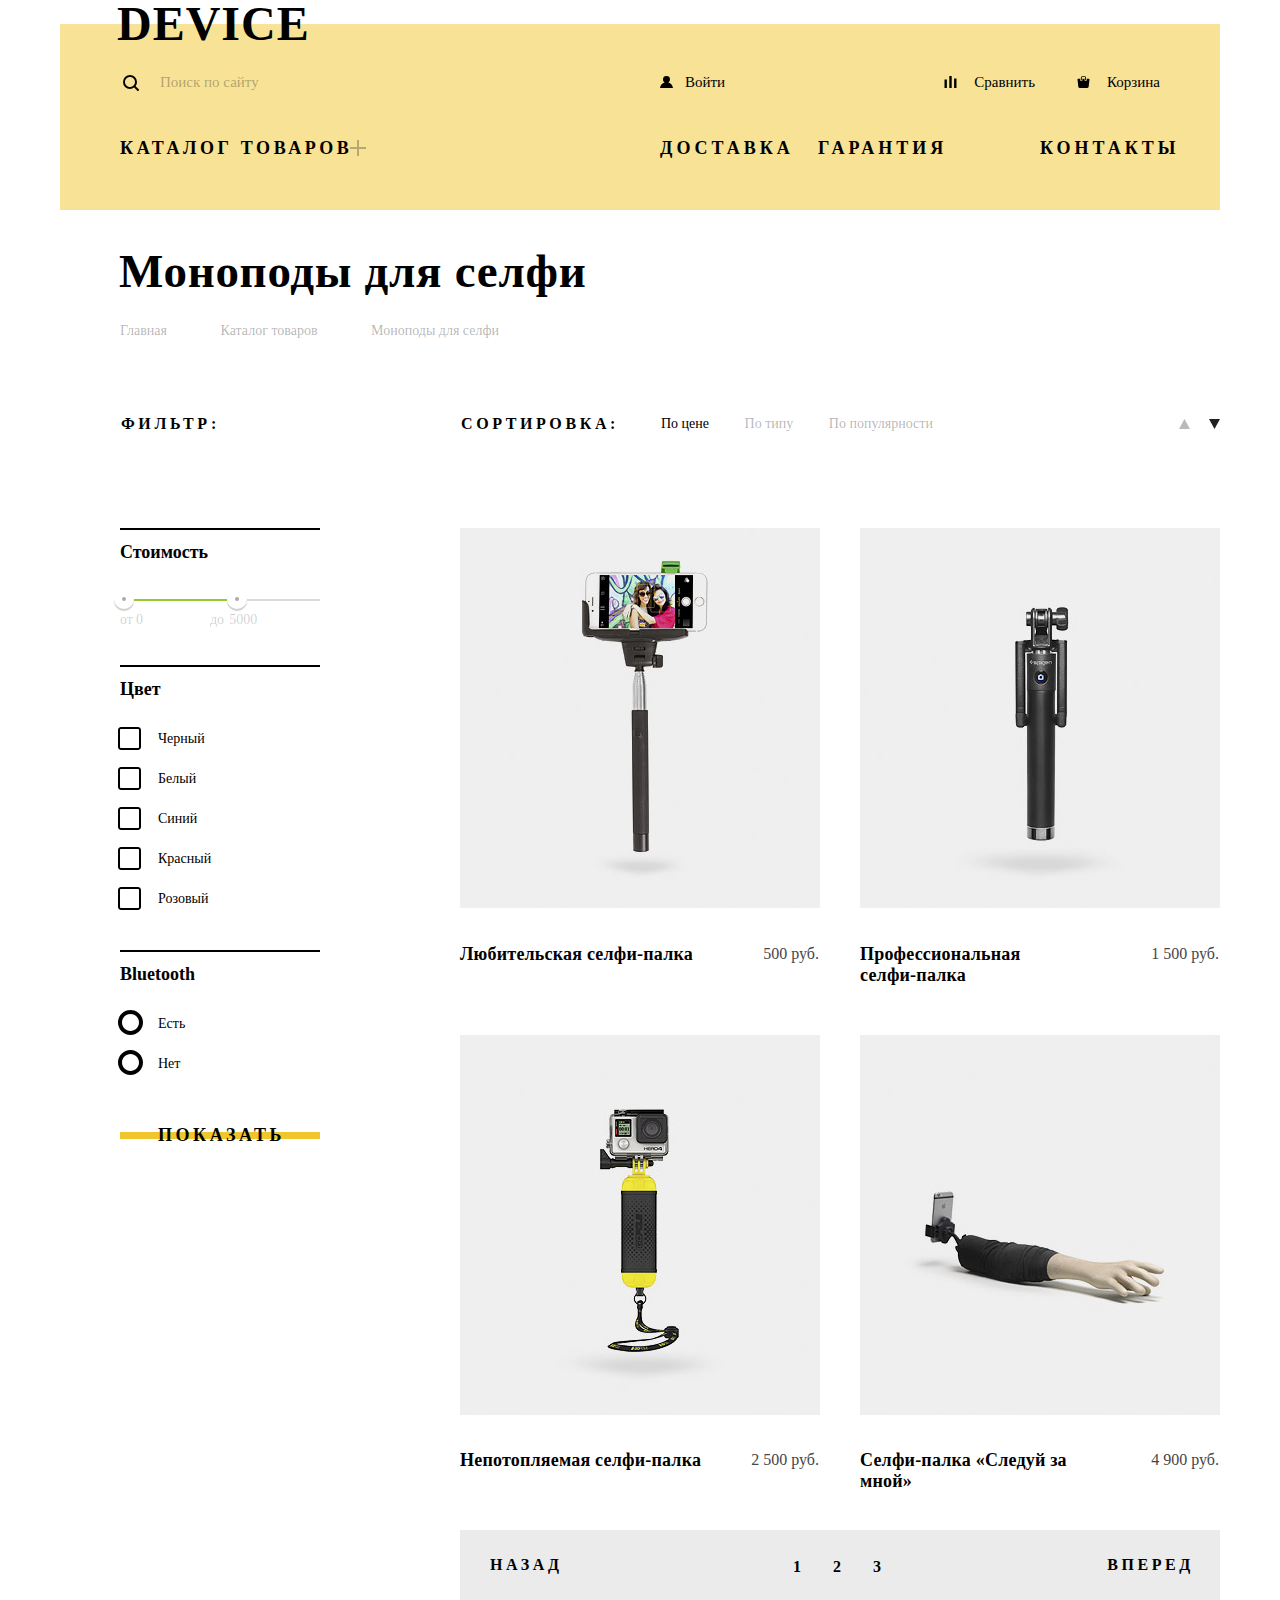
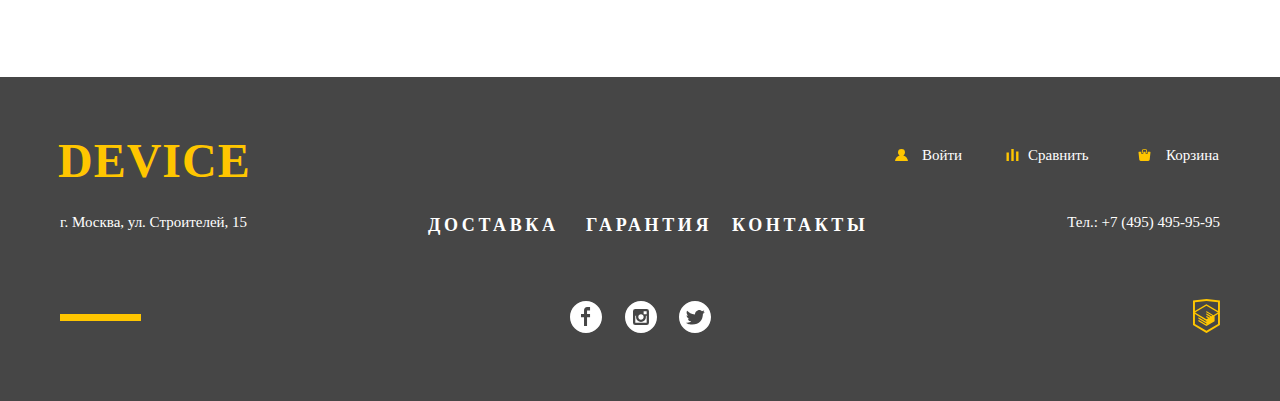
==== catalog.html @ 6e0b110d "index,catalog code" ====
<!DOCTYPE html>
<html lang="ru">
  <head>
    <meta charset="utf-8">
    <title>Каталог Device</title>
    <link href="css/normalize.css" rel="stylesheet">
    <link href="css/style.css" rel="stylesheet">
  </head>
  <body>
    <header class="catalog-header">
      <div class="container">
        <nav class="main-nav">
          <div class="left-column">
            <a class="main-logo">device</a>
            <form action="#" method="get" class="form">
              <input type="text" name="text" placeholder="Поиск по сайту" class="searching-form" id="searching-form">
              <label for="searching-form" class="searching-form-label"></label>
            </form>
            <p class="catalog-list">Каталог товаров</p>
          </div>
          <div class="right-column">
            <ul class="user-navigation navigation-catalog">
              <li class="user-list"><a href="#" class="user-link">Войти</a></li>
              <li class="user-list"><a href="#" class="user-link">Сравнить</a></li>
              <li class="user-list"><a href="#" class="user-link">Корзина</a></li>
            </ul>
            <ul class="site-navigation">
              <li class="navigation-item"><a href="#" class="navigation-link">Доставка</a></li>
              <li class="navigation-item"><a href="#" class="navigation-link">Гарантия</a></li>
              <li class="navigation-item"><a href="#" class="navigation-link">Контакты</a></li>
            </ul>
          </div>
        </nav>
      </div>
    </header>
    <main class="catalog-main">
      <div class="container">
        <h1 class="catalog-title">Моноподы для селфи</h1>
        <ul class="breadcrumbs">
          <li><a href="index.html" class="main-page-link">Главная</a></li>
          <li><a href="#" class="catalog-link">Каталог товаров</a></li>
          <li><a href="#" class="monopod-link">Моноподы для селфи</a></li>
        </ul>
        <div class="catalog">
          <section class="filters">
            <h2 class="filter-title">Фильтр:</h2>
            <form action="https://echo.htmlacademy.ru" method="get" class="form">
            <fieldset class="filter-item">
              <legend>Стоимость</legend>
              <div class="range-filter">
                <div class="range-controls">
                  <div class="scale">
                    <div class="bar" style="margin-left: 0; width: 60%"></div>
                  </div>
                  <div class="toggle toggle-min"></div>
                  <div class="toggle toggle-max"></div>
                </div>
                <div class="price-controls">
                  <label class="min-price">от<input name="min-price" type="text" value="0" class="filters-input"></label>
                  <label class="max-price">до<input name="max-price" type="text" value="5000" class="filters-input"></label>
                </div>
              </div>
            </fieldset>
            <fieldset class="square">
              <legend>Цвет</legend>
              <input type="checkbox" name="black" id="black" class="checkbox-input" checked>
              <label for="black" class="checkbox checkbox-1">Черный</label>
              <input type="checkbox" name="white" id="white" class="checkbox-input">
              <label for="white" class="checkbox checkbox-2">Белый</label>
              <input type="checkbox" name="blue" id="blue" class="checkbox-input" checked>
              <label for="blue" class="checkbox checkbox-3">Синий</label>
              <input type="checkbox" class="checkbox-input" name="red" id="red" checked>
              <label for="red" class="checkbox checkbox-4">Красный</label>
              <input type="checkbox" class="checkbox-input" name="pink" id="pink">
              <label for="pink" class="checkbox checkbox-5">Розовый</label>
            </fieldset>
            <fieldset class="circle">
              <legend>Bluetooth</legend>
              <input type="radio" class="radio-input" name="availability" id="available" value="available" checked>
              <label for="available" class="radio">Есть</label>
              <input type="radio" class="radio-input" name="availability" id="unavailable" value="unavailable">
              <label for="unavailable" class="radio">Нет</label>
              <input type="submit" value="ПОКАЗАТЬ" class="submit-button">
            </fieldset>
          </form>
          </section>
          <section class="price-catalog">
            <h2 class="visually-hidden">Список товаров</h2>
            <div class="sorting">
              <span>сортировка:</span>
              <ul class="filter-type">
                <li><a href="#" class="price">По цене</a></li>
                <li><a href="#" class="type">По типу</a></li>
                <li><a href="#" class="popularity">По популярности</a></li>
                <li><a href="arrow-down" class="arrow-asc" aria-label="По возрастанию" title="По возрастанию"><span class="visually-hidden">По возрастанию</span></a></li>
                <li><a href="arrow-up" class="arrow-des" aria-label="По убыванию" title="По убыванию"><span class="visually-hidden">По убыванию</span></a></li>
              </ul>
            </div>
            <article class="catalog-item item-1">
              <img src="img/item-1.jpg" width="360" height="380" alt="Любительская селфи-палка">
              <h2 class="item-desc amateur">Любительская селфи-палка</h2>
              <span class="">500 руб.</span>
            </article>
            <article class="catalog-item item-2">
              <img src="img/item-2.jpg" width="360" height="380" alt="Профессиональная селфи-палка">
              <h2 class="item-desc professional">Профессиональная селфи-палка</h2>
              <span class="">1 500 руб.</span>
            </article>
            <article class="catalog-item item-3">
              <img src="img/item-3.jpg" width="360" height="380" alt="Непотопляемая селфи-палка">
              <h2  class="item-desc waterproof">Непотопляемая селфи-палка</h2>
              <span class="">2 500 руб.</span>
            </article>
            <article class="catalog-item item-4">
              <img src="img/item-4.jpg" width="360" height="380" alt="Селфи-палка «Следуй за мной»">
              <h2  class="item-desc follow-me">Селфи-палка «Следуй за мной»</h2>
              <span class="">4 900 руб.</span>
            </article>
            <ul class="pagination">
              <li><a class="pagination-item pagination-back">назад</a></li>
              <li><a class="pagination-item">1</a></li>
              <li><a class="pagination-item">2</a></li>
              <li><a class="pagination-item">3</a></li>
              <li><a class="pagination-item pagination-next">вперед</a></li>
            </ul>
          </section>
        </div>
      </div>
    </main>
    <footer class="main-footer">
      <div class="container">
        <section class="footer-navigation">
          <h2 class="visually-hidden">Навигация</h2>
          <ul class="navigation-list">
            <li><a href="#" class="main-logo footer">device</a></li>
            <li><a href="#" class="navigation-footer">Войти</a></li>
            <li><a href="#" class="navigation-footer compare">Сравнить</a></li>
            <li><a href="#" class="navigation-footer">Корзина</a></li>
          </ul>
        </section>
        <section class="footer-services">
          <h2 class="visually-hidden">Услуги компании</h2>
          <ul class="services-list">
            <li>г. Москва, ул. Строителей, 15</li>
            <li class="services-item"><a href="#" class="services-link del">Доставка</a></li>
            <li class="services-item"><a href="#" class="services-link warr">Гарантия</a></li>
            <li class="services-item"><a href="#" class="services-link cont">Контакты</a></li>
            <li>Тел.: +7 (495) 495-95-95</li>
          </ul>
        </section>
        <section class="footer-social">
          <h2 class="visually-hidden">Обратная связь</h2>
          <ul class="social-list">
            <li class="strip"></li>
            <li><a href="#" class="social fb"><svg xmlns="http://www.w3.org/2000/svg" width="32" height="32" viewBox="0 0 32 32"><path fill="#FFF" d="M16 0C7.164 0 0 7.163 0 16s7.164 16 16 16c8.837 0 16-7.164 16-16S24.837 0 16 0zm4.062 9.455h-3.021v3.444h3.021v3.445h-3.021v8.61H14.02v-8.61H11v-3.445h3.021V9.455c0-1.902 1.353-3.445 3.021-3.445h3.021v3.445z"/></svg><span class="visually-hidden">Фейсбук</span></a></li>
            <li><a href="#" class="social inst"><svg xmlns="http://www.w3.org/2000/svg" width="32" height="32" viewBox="0 0 32 32"><g fill="#FFF"><path d="M20.916 16a4.938 4.938 0 1 1-9.877 0c0-.394.051-.773.138-1.14h-.897v6.838h11.396V14.86h-.897c.086.367.137.746.137 1.14z"/><path d="M15.978 18.659c1.466 0 2.659-1.193 2.659-2.659s-1.193-2.659-2.659-2.659c-1.466 0-2.659 1.193-2.659 2.659s1.192 2.659 2.659 2.659zM18.637 10.302h3.039v3.039h-3.039z"/><path d="M16 0C7.164 0 0 7.164 0 16c0 8.837 7.164 16 16 16 8.837 0 16-7.163 16-16 0-8.836-7.163-16-16-16zm7.955 21.698a2.285 2.285 0 0 1-2.279 2.279H10.279A2.285 2.285 0 0 1 8 21.698V10.302a2.286 2.286 0 0 1 2.279-2.279h11.396a2.286 2.286 0 0 1 2.279 2.279v11.396z"/></g></svg><span class="visually-hidden">Инстаграм</span></a></li>
            <li><a href="#" class="social tw"><svg xmlns="http://www.w3.org/2000/svg" width="32" height="32" viewBox="0 0 32 32"><path fill="#FFF" d="M16 0C7.164 0 0 7.164 0 16c0 8.837 7.164 16 16 16 8.837 0 16-7.163 16-16 0-8.836-7.163-16-16-16zm7.944 12.809c-.251 6.516-3.463 10.832-10.992 10.702h-.486c-.447 0-4.543-.443-5.344-1.823 2.479.19 4.247-.406 5.12-1.136-1.048-.289-2.923-.461-3.251-2.848.384.104.618.221 1.299.113-1.307-.824-2.758-1.519-2.679-3.643.311.317 1.164.518 1.46.457-.768-.233-2.149-3.244-.974-4.781 1.984 1.79 4.075 3.482 7.804 3.643.227-2.214 1.24-3.699 3.168-4.325 1.84-.479 3.255.26 3.901 1.138.737-.224 1.453-.466 2.193-.685-.004.833-.569 1.463-.935 1.709.747.165 1.423-.475 1.423-.475-.184.963-1.094 1.725-1.707 1.954z"/></svg><span class="visually-hidden">Твиттер</span></a></li>
            <li><a href="#" class="html-academy"><svg xmlns="http://www.w3.org/2000/svg" width="26.943" height="34.09" viewBox="0 0 26.943 34.09"><path fill="#FFC600" d="M13.62.017L13.472 0 0 1.412v24.661l13.473 8.017 13.43-7.99.042-.025V1.412L13.62.017zm11.399 12.11L13.495 5.334l-.001-.104-.087.05-.088-.056v.109L1.925 12.118V3.147l11.548-1.212L25.02 3.147v8.98zm-11.614-5.34L24.923 13.5l-4.479 2.64-7.093-4.221-.014 1.415 5.904 3.513-.86.507-5.03-2.992-.014 1.415 3.827 2.275-.782.523-3.031-1.787-.014 1.413 1.853 1.091-1.8 1.081-11.356-6.751 11.371-6.835zm-11.48 8.34l11.411 6.791.016 1.044-7.942-4.728-.015 1.416 7.979 4.795.018 1.076-7.973-4.74-.013 1.414 8.021 4.822.046.025 8.143-4.872-.011-5.177 3.415-2.036v10.021L13.472 31.85 1.925 24.979v-9.852z"/></svg></a></li>
          </ul>
        </section>
      </div>
    </footer>
  </body>
</html>
---- css/style.css ----
html {
  -webkit-box-sizing: border-box;
          box-sizing: border-box;
}

*,*::before,*::after {
  -webkit-box-sizing: inherit;
          box-sizing: inherit;

}

body {
  min-width: 1200px;
  margin: 0;
  padding: 0;
  font-family: 'Gilroy', "Open Sans";
  color: #000000;
}

.container {
  width: 1200px;
  margin: 0 auto;
  padding: 0 20px;
}

img {
  max-width: 100%;
  height: auto;
  -webkit-box-sizing: content-box;
          box-sizing: content-box;
}

a {
  text-decoration: none;
}

li {
  list-style-type: none;
}

ul, p, h2, h3, input, h1, fieldset, input {
  margin: 0;
  padding: 0;
}

@font-face {
  font-weight: 800;
  font-family: "Open Sans";
  font-style: normal;
  src: url("fonts/gilroyextrabold.woff2") format("woff2"), url("fonts/gilroyextrabold.woff") format("woff");
}

@font-face {
  font-weight: 300;
  font-family: "Open Sans";
  font-style: normal;
  src: url("fonts/gilroylight.woff2") format("woff2"), url("fonts/gilroylight.woff") format("woff");
}

@font-face {
  font-weight: 300;
  font-family: "Open Sans";
  font-style: normal;
  src: url("fonts/opensanslight.woff2") format("woff2"), url("fonts/opensanslight.woff") format("woff");
}

@font-face {
  font-weight: 400;
  font-family: "Open Sans";
  font-style: normal;
  src: url("fonts/opensans.woff2") format("woff2"), url("fonts/opensans.woff") format("woff");
}

.visually-hidden {
  position: absolute;
  width: 1px;
  height: 1px;
  margin: -1px;
  border: 0;
  padding: 0;
  clip: rect(0 0 0 0);
  overflow: hidden;
}

.main-logo {
  font-weight: 800;
  font-size: 48px;
  line-height: 48px;
  text-transform: uppercase;
  display: block;
  letter-spacing: 1px;
  margin-left: -3px;
  margin-bottom: 25px;
}

.searching-form {
  border: none;
  margin-left: 40px;
  margin-bottom: 48px;
  background-color: #f7e296;
  outline: none;
}

.searching-form::placeholder {
  font-family: "Open Sans";
  font-weight: 300;
  font-size: 15px;
  line-height: 36px;
  color: rgba(0, 0, 0, 0.3);
}

.catalog-list {
  font-weight: 800;
  font-size: 18px;
  line-height: 18px;
  text-transform: uppercase;
  letter-spacing: 3.6px;
}

.user-link {
  font-family: "Open Sans";
  font-weight: 300;
  font-size: 15px;
  line-height: 36px;
  color: #000000;
}

.navigation-link {
  font-weight: 800;
  font-size: 18px;
  line-height: 18px;
  text-transform: uppercase;
  color: #000000;
  letter-spacing: 4px;
}

.slide h2 {
  font-weight: 800;
  font-size: 47px;
  line-height: 56px;
  color: #000000;
  width: 400px;
  letter-spacing: 0.7px;
  margin-bottom: 19px;
}

.slide p {
  font-family: "Open Sans";
  font-weight: 300;
  font-size: 15px;
  line-height: 30px;
  color: #464646;
}

.find-out-more {
  font-weight: 800;
  font-size: 18px;
  line-height: 18px;
  text-transform: uppercase;
  color: #000000;
  display: inline-block;
  padding-left: 44px;
  padding-right: 41px;
  text-align: center;
  vertical-align: middle;
  padding-top: 16px;
  padding-bottom: 16px;
  background: linear-gradient(#ffffff 43%, #f0c52e 43%,#f0c52e 58%, #ffffff 58%);
  letter-spacing: 3.6px;
  margin-bottom: 48px;
  box-sizing: border-box;
}

.find-out-more:hover {
  background: linear-gradient(#f0c52e 43%, #f0c52e 43%,#f0c52e 58%, #f0c52e 58%);
}

.stats {
  margin-left: -3px;
}

.stats th {
  font-weight: 300;
  font-size: 36px;
  line-height: 36px;
  color: #000000;
  padding-right: 76px;
  padding-bottom: 10px;
}

.stats td {
  font-family: "Open Sans";
  font-weight: 300;
  font-size: 13px;
  line-height: 20px;
  color: #464646;
}

.products-title {
  font-weight: 800;
  font-size: 18px;
  line-height: 20px;
  color: #000000;
}

.slider-controls-item {
  font-weight: 800;
  font-size: 18px;
  line-height: 18px;
  text-transform: uppercase;
  color: #000000;
  display: inline-block;
  width: 160px;
  text-align: center;
  vertical-align: middle;
  padding-top: 16px;
  padding-bottom: 16px;
  padding-left: 9px;
  padding-right: 5px;
  background: linear-gradient(transparent 43%, #f0c52e 43%,#f0c52e 58%, transparent  58%);
  letter-spacing: 4px;
  margin-bottom: 15px;
}

.slider-controls-item:hover {
  background-image: linear-gradient(#f0c52e 43%, #f0c52e 43%,#f0c52e 58%, #f0c52e  58%);
}

.slider-item h2 {
  font-weight: 800;
  font-size: 47px;
  line-height: 47px;
  color: #000000;
  letter-spacing: 1px;
  padding-left: 1px;
  margin-bottom: 31px;
}

.first-part {
  font-family: "Open Sans";
  font-weight: 300;
  font-size: 15px;
  line-height: 30px;
  color: #464646;
}

.about-us-title,
.contacts-title {
  font-weight: 800;
  font-size: 47px;
  line-height: 47px;;
  color: #000000;
}

.contacts-title {
  margin-bottom: 44px;
}


.about-us-title {
  margin-bottom: 43px;
}

.top,
.bottom,
.contacts-desc {
  font-family: "Open Sans";
  font-weight: 300;
  font-size: 15px;
  line-height: 30px;
  color: #464646;
}

.contacts-desc {
  margin-bottom: 38px
}

.top {
  width: 420px;
  margin-bottom: 30px;
}

.bottom {
  width: 475px;
  margin-bottom: 66px;
}

.our-logistics {
  position: relative;
  padding-left: 35px;
  margin-bottom: 49px;
}

.logistics-item {
  font-weight: 800;
  font-size: 16px;
  line-height: 40px;
  color: #000000;
}

.logistics-item::before {
  content: "";
  position: absolute;
  display: inline-block;
  left: 1px;
  top: 16px;
  width: 8px;
  height: 8px;
  background-image: url(../img/slider-button.png);
  background-repeat: no-repeat;
}

.logistics-item:nth-child(2)::before {
  content: "";
  position: absolute;
  display: inline-block;
  left: 1px;
  top: 56px;
  width: 8px;
  height: 8px;
  background-image: url(../img/slider-button.png);
  background-repeat: no-repeat;
}

.logistics-item:last-child::before {
  content: "";
  position: absolute;
  display: inline-block;
  left: 1px;
  top: 96px;
  width: 8px;
  height: 8px;
  background-image: url(../img/slider-button.png);
  background-repeat: no-repeat;
}

.more-info,
.write-to-us {
  display: inline-block;
  font-weight: 800;
  font-size: 18px;
  line-height: 18px;
  color: #000000;
  text-transform: uppercase;
  padding-top: 16px;
  padding-bottom: 16px;
  padding-left: 9px;
  letter-spacing: 3.6px;
  padding-right: 5px;
  width: 260px;
  text-align: center;
  vertical-align: middle;
  background: linear-gradient(#ffffff 43%, #f0c52e 43%,#f0c52e 58%, #ffffff 58%);
}

.footer {
  color: #ffc600;
}

.navigation-footer {
  font-family: "Open Sans";
  font-weight: 300;
  font-size: 15px;
  line-height: 36px;
  color: #ffffff;
  display: block;
  width: 100px;
}

.main-footer {
  padding-top: 59px;
  background-color: #464646;
  padding-bottom: 63px;
}

.services-list li:first-child,
.services-list li:last-child {
  font-family: "Open Sans";
  font-weight: 300;
  font-size: 15px;
  line-height: 30px;
  color: #ffffff;
  width: 203px;
}

.services-link {
  display: block;
  font-weight: 800;
  font-size: 18px;
  text-transform: uppercase;
  line-height: 18px;;
  color: #ffffff;
  letter-spacing: 3.6px;
  width: 146px;
}

.main-nav {
  display: flex;
  justify-content: space-between;
  margin-left: 60px;
  margin-right: 60px;
  padding-bottom: 52px;
}

.slider {
  position: relative;
}

.searching-form-label::before {
  content: "";
  position: absolute;
  background-image: url(../svg-device/search.svg);
  background-repeat: no-repeat;
  background-size: 16px 16px;
  width: 16px;
  height: 16px;
  top: 75px;
  right: 281px;
}

.left-column {
  width: 300px;
  position: relative;
}

.right-column {
  position: relative;
  width: 500px;
  margin-top: 64px;
}

.catalog-list:after {
  content: "";
  position: absolute;
  background-image: url(../svg-device/plus.svg);
  background-repeat: no-repeat;
  background-size: 16px 16px;
  width: 16px;
  height: 16px;
  bottom: 2px;
  right: 54px;
  opacity: 0.3;
}

.user-navigation,
.site-navigation {
  display: flex;
  position: relative;
}

.user-navigation {
  margin-bottom: 39px;
}

.user-navigation li {
  width: 100px;
  margin-left: 25px;
  text-align: right;
}

.user-navigation li:first-child {
  margin-right: auto;
  padding-right: 65px;
}

.user-navigation li:first-child::before {
  content: "";
  position: absolute;
  background-image: url(../svg-device/user.svg);
  background-repeat: no-repeat;
  background-size: 13px 12px;
  width: 13px;
  height: 12px;
  bottom: 12px;
  left: 0;
}

.site-navigation li:last-child {
  margin-left: auto;
}

.user-navigation li:last-child::after {
  content: "";
  position: absolute;
  background-image: url(../svg-device/cart.svg);
  background-repeat: no-repeat;
  background-size: 13px 12px;
  width: 13px;
  height: 12px;
  bottom: 12px;
  right: 70px;
}

.user-navigation li:nth-child(2)::before {
  content: "";
  position: absolute;
  background-image: url(../svg-device/compare.svg);
  background-repeat: no-repeat;
  background-size: 13px 12px;
  width: 13px;
  height: 12px;
  bottom: 12px;
  right: 203px;
}

.site-navigation li:first-child {
  margin-right: 38px;
}

.site-navigation li {
  width: 120px;
}

.slide {
  position: relative;
  display: flex;
  justify-content: space-between;
}

.slider-number {
  position: absolute;
  font-weight: 800;
  font-size: 180px;
  line-height: 180px;;
  color: #ffffff;
  top: -12px;
  right: 48px;
}

.left,
.right {
  width: 560px;
}

.slider-slide-1 .left {
  padding-left: 90px;
  padding-top: 2px;
}

.right p {
  width: 485px;
  margin-bottom: 38px;
}

.right {
  padding-top: 81px;
}

.buttons button {
  position: relative;
  display: inline-block;
  border-radius: 50%;
  width: 12px;
  height: 12px;
  border: 1px solid #000000;
  box-sizing: border-box;
  padding-right: 1px;
  background-color: #ffffff;
}

.active::after {
  content: "";
  position: absolute;
  transform: translate(-50%, -50%);
  left: 50%;
  top: 50%;
  width: 6px;
  height: 6px;
  border: 1px solid #000000;
  border-radius: 50%;
}

.buttons {
  position: absolute;
  right: 80px;
  bottom: 148px;
}

.first-button {
  margin-right: 18px;
  cursor: pointer;
}

.second-button {
  margin-right: 18px;
}

.products-link {
  display: block;
  position: relative;
  width: 160px;
  height: 160px;
  background-color: #f7e296;
}

.products-link svg {
  position: absolute;
}

.products-navigation {
  display: flex;
  justify-content: space-between;
}

.main-header {
  margin-bottom: 103px;
}

.products-navigation li:first-child svg {
  top: 52px;
  right: 32px;
}

.products-navigation li:nth-child(2) svg {
  top: 41px;
  right: 36px;
}

.products-navigation li:nth-child(3) svg {
  top: 38px;
  right: 40px;
}

.products-navigation li:nth-child(4) svg {
  top: 50px;
  right: 25px;
}

.products-navigation li:nth-child(5) svg {
  top: 32px;
  right: 49px;
}

.products-navigation li:last-child svg {
  top: 49px;
  right: 15px;
}

.products-list a {
  margin-bottom: 36px;
}

.products-navigation li:first-child h3 {
  width: 120px;
}

.products-navigation li:nth-child(2) h3 {
  width: 100px;
}

.services-catalog input {
  display: none;
}

.services-catalog {
  display: flex;
  justify-content: space-between;
  position: relative;
}

.slider-list {
  position: relative;
  width: 760px;
}

.slider-button {
  display: flex;
  width: 280px;
  flex-direction: column;
  padding-top: 1px;
}

.slider-button:after {
  content: "";
  position: absolute;
  left: 277px;
  top: -74px;
  width: 7px;
  height: 319px;
  background-color: #000000;
}

.services {
  padding-top: 160px;
}

.first-part {
  width: 455px;
}

.slider-list .slider-item:first-child {
  background: url("../svg-device/delivery.svg") no-repeat;
  background-position: 558px 11px;
}

.main-content {
  background-image: url(../img/gray.png);
  background-repeat: no-repeat;
  background-position: center 422px;
  z-index: -100;
  margin-bottom: 77px;
}

.main-header {
  background-image: url(../img/yellow.png);
  background-repeat: no-repeat;
  background-position: center 24px;
  z-index: -999;
}

.catalog-header {
  background-image: url(../img/catalog-yellow.png);
  background-repeat: no-repeat;
  background-position: center 24px;
  z-index: -999;
  margin-bottom: 38px;
}

.services {
  margin-bottom: 212px;
}

.brands {
  display: flex;
  justify-content: space-between;
}

.about-company {
  display: flex;
  justify-content: space-between;
  position: relative;
}

.about-us {
  width: 500px;
  padding-top: 62px;
}

.contacts {
  width: 560px;
  padding-top: 62px;
}

.company-list {
  margin-bottom: 80px;
}

.about-us::before {
  content: "";
  position: absolute;
  left: 0;
  top: 9px;
  width: 80px;
  height: 7px;
  background-color: #000000;
}

.contacts::before {
  content: "";
  position: absolute;
  right: 480px;
  top: 9px;
  width: 80px;
  height: 7px;
  background-color: #000000;
}

.map-link {
  display: block;
  margin-bottom: 60px;
}

.navigation-list {
  display: flex;
  position: relative;
}

.navigation-list li {
  padding: 1px 1px;
}

.navigation-list li a {
  display: inline-block;
}

.navigation-list li:first-child {
  margin-right: auto;
  width: 160px;
}

.navigation-list li:last-child {
  text-align: right;
}

.navigation-list li:nth-child(2) a {
  padding-left: 7px;
}

.navigation-list li:nth-child(2) a::after {
  content: "";
  position: absolute;
  background-image: url(../svg-device/user-yellow.svg);
  background-repeat: no-repeat;
  background-size: 13px 12px;
  width: 13px;
  height: 12px;
  top: 13px;;
  right: 312px;
}

.navigation-list li:nth-child(3) a::after {
  content: "";
  position: absolute;
  background-image: url(../svg-device/compare-yellow.svg);
  background-repeat: no-repeat;
  background-size: 13px 12px;
  width: 13px;
  height: 12px;
  top: 13px;;
  right: 201px;
}

.navigation-list li:last-child a::after {
  content: "";
  position: absolute;
  background-image: url(../svg-device/cart-yellow.svg);
  background-repeat: no-repeat;
  background-size: 13px 12px;
  width: 13px;
  height: 12px;
  top: 13px;;
  right: 69px;
}

.compare {
  padding-left: 11px;
}

.services-list {
  display: flex;
  justify-content: space-between;
  margin-bottom: 62px;
}

.services-list li:first-child {
  margin-right: auto;
}

.services-list li:last-child {
  margin-left: auto;
  text-align: right;
}

.footer-navigation {
  margin-bottom: 21px;
}

.footer {
  margin-bottom: 0;
}

.services-item {
  padding-top: 9px;
}

.services-list li:nth-child(3) {
  margin-left: 2px;
}

.del {
  padding-left: 8px;
}

.warr {
  padding-left: 18px;;
}

.cont {
  padding-left: 18px;
}

.social-list {
  display: flex;
  justify-content: space-between;
  position: relative;
}

.strip {
  margin-right: auto;
}

.strip::after {
  content: "";
  position: absolute;
  background-color: #ffc600;
  width: 81px;
  height: 7px;
  top: 15px;;
  left: 0;
}

.social-list li:last-child {
  margin-left: auto;
}

.social {
  display: block;
  width: 52px;
}

.fb {
  padding-left: 21px;
  padding-top: 2px;
}

.inst {
  padding-left: 24px;
  padding-top: 2px;
}

.tw {
  padding-left: 26px;
  padding-top: 2px;
}

.filters {
  width: 300px;
  padding-left: 60px;
  padding-right: 40px;
}

.price-catalog {
  width: 760px;
}

.catalog {
  display: flex;
  justify-content: space-between;
}

.sorting {
  width: 100%;
}

.price-catalog {
  display: flex;
  flex-flow: wrap;
  justify-content: space-between;
}

.catalog-title {
  font-weight: 800;
  font-size: 47px;
  line-height: 47px;;
  color: #000000;
  letter-spacing: 0.7px;
  margin-bottom: 18px;
  padding-left: 59px;
}

.breadcrumbs a {
  font-family: "Open Sans";
  font-weight: 300;
  font-size: 14px;
  line-height: 36px;
  color: rgba(0, 0, 0, 0.3);
}

.breadcrumbs {
  display: flex;
  justify-content: space-between;
  width: 439px;
  margin-bottom: 40px;
  padding-left: 60px;
}

.filter-title {
  font-weight: 800;
  font-size: 16px;
  line-height: 16px;
  text-transform: uppercase;
  letter-spacing: 3.6px;
  color: #000000;
  padding-left: 1px;
  padding-top: 27px;
  padding-bottom: 27px;
  margin-bottom: 69px;
}

.filter-item,
.square,
.circle {
  border: none;
}

.square label {
  position: relative;
  display: block;
  width: 100%;
}

.checkbox-input + label:before {
  content: "";
  position: absolute;
  top: 8px;
  left: -40px;
  display: inline-block;
  height: 25px;
  width: 25px;
  background-image: url("../svg-device/checkbox-off.svg");
  background-repeat: no-repeat;
  opacity: 1;
  cursor: pointer;
  vertical-align: middle;
}


.filter-item {
  margin-bottom: 37px;
}

.filter-item legend {
  font-weight: 800;
  font-size: 18px;
  line-height: 18px;
  color: #000000;
  border-top: 2px solid #000000;
  width: 100%;
  padding-top: 13px;
  margin-bottom: 38px;
}

.square legend {
  font-weight: 800;
  font-size: 18px;
  line-height: 18px;
  color: #000000;
  border-top: 2px solid #000000;
  width: 100%;
  padding-top: 13px;
  margin-bottom: 21px;
}

.circle legend {
  font-weight: 800;
  font-size: 18px;
  line-height: 18px;
  color: #000000;
  border-top: 2px solid #000000;
  width: 100%;
  padding-top: 13px;
  margin-bottom: 21px;
}

.range-controls .scale{
  height: 2px;
  background: #d7dcde;
}

.range-controls .bar{
  width: 70%;
  height: 2px;
  background: #91c92f;
}

.range-controls .toggle{
  position: absolute;
  top: 31px;
  left: 0;
  width: 4px;
  height: 4px;
  background-color: #ababab;
  padding: 0;
  border: 8px solid #ffffff;
  border-radius: 50%;
  -webkit-box-shadow: 0 2px 1px 0 #cfcfcf;
          box-shadow: 0 2px 1px 0 #cfcfcf;
  cursor: pointer;
}

.range-controls .toggle-min {
  left: 50px;
}

.range-controls .toggle-max {
  left: 125px;
}

.range-controls .toggle-min {
  left: -6px;
  top: -10px;
  width: 20px;
  height: 20px;
}

.range-controls .toggle-max {
  left: 107px;
  top: -10px;
  width: 20px;
  height: 20px;
}

.range-controls {
  position: relative;
  margin-bottom: 11px;
}

.filters-input {
  border: none;
  width: 50%;
}

.min-price input {
  padding-left: 3px;
}

.max-price input {
  padding-left: 5px;
}

.price-controls {
  display: flex;
}

.price-controls .min-price {
  width: 45%;
}

.price-controls .max-price {
  width: 55%;
}

.price-controls label {
  display: inline-block;
}

.filters-input {
  font-family: "Open Sans";
  font-weight: 300;
  font-size: 14px;
  line-height: 14px;
  color: rgba(0, 0, 0, 0.2);
}

.min-price,
.max-price {
  font-family: "Open Sans";
  font-weight: 300;
  font-size: 14px;
  line-height: 14px;
  color: rgba(0, 0, 0, 0.2);
}

.square input {
  display: none;
}

.square  {
  margin-bottom: 31px;
}

.checkbox {
  font-family: "Open Sans";
  font-weight: 300;
  font-size: 14px;
  line-height: 40px;
  color: #000000;
  margin-left: 38px;
}

.circle input[type="radio"] {
  display: none;
}

.circle label {
  font-family: "Open Sans";
  font-weight: 300;
  font-size: 14px;
  line-height: 40px;
  color: #000000;
  position: relative;
  display: block;
  width: 100%;
  margin-left: 38px;
}

.radio-input + label:before {
  content: "";
  position: absolute;
  top: 6px;
  left: -40px;
  display: inline-block;
  height: 25px;
  width: 25px;
  background-image: url("../svg-device/radio-off.svg");
  background-repeat: no-repeat;
  opacity: 1;
  cursor: pointer;
  vertical-align: middle;
}

.submit-button {
  font-family: 'Gilroy', "Open Sans";
  font-weight: 800;
  font-size: 18px;
  line-height: 18px;
  text-transform: uppercase;
  width: 100%;
  color: #000000;
  display: inline-block;
  padding-left: 4px;
  padding-right: 1px;
  text-align: center;
  vertical-align: middle;
  padding-top: 16px;
  padding-bottom: 16px;
  background: linear-gradient(#ffffff 43%, #f0c52e 43%,#f0c52e 58%, #ffffff 58%);
  letter-spacing: 3.6px;
  box-sizing: border-box;
  border: none;
  outline: none;
  margin-top: 26px;
}

.sorting span {
  width: 201px;
  font-weight: 800;
  font-size: 16px;
  line-height: 16px;
  text-transform: uppercase;
  letter-spacing: 3.6px;
  color: #000000;
  padding-left: 1px;
  padding-top: 27px;
  padding-bottom: 27px;
  display: block;
}

.sorting {
  display: flex;
  position: relative;
  margin-bottom: 69px;
}

.filter-type {
  padding-top: 25px;
  display: flex;
  justify-content: space-between;
  width: 343px;
}

.type,
.popularity  {
  font-family: "Open Sans";
  font-weight: 300;
  font-size: 14px;
  line-height: 14px;
  color: rgba(0, 0, 0, 0.3);
}

.price {
  font-family: "Open Sans";
  font-weight: 400;
  font-size: 14px;
  line-height: 14px;
  color: #000000;
}

.arrow-des {
  position: absolute;
  background-image: url(../svg-device/icon-down-dir.svg);
  background-repeat: no-repeat;
  top: 30px;
  right: -1px;
  width: 12px;
  height: 12px;
}

.arrow-asc {
  position: absolute;
  background-image: url(../svg-device/icon-up-dir.svg);
  background-repeat: no-repeat;
  top: 30px;
  right: 29px;
  width: 12px;
  height: 12px;
  opacity: 0.3;
}

.catalog-item h2 {
  font-weight: 800;
  font-size: 18px;
  line-height: 21px;
  color: #000000;
  letter-spacing: 0.2px;
}

.catalog-item img {
  margin-bottom: 31px;
}

.catalog-item {
  position: relative;
}

.item-1 span {
  font-weight: 300;
  font-size: 16px;
  line-height: 16px;
  color: #464646;
  position: absolute;
  bottom: 3px;
  right: 1px;
}

.item-1 {
  margin-bottom: 70px;
}

.professional {
  width: 180px;
}

.item-2 span {
  font-weight: 300;
  font-size: 16px;
  line-height: 16px;
  color: #464646;
  position: absolute;
  bottom: 73px;
  right: 1px;
}

.follow-me {
  width: 230px;
}

.item-3 span {
  font-weight: 300;
  font-size: 16px;
  line-height: 16px;
  color: #464646;
  position: absolute;
  bottom: 62px;
  right: 1px;
}

.item-4 span {
  font-weight: 300;
  font-size: 16px;
  line-height: 16px;
  color: #464646;
  position: absolute;
  bottom: 24px;
  right: 1px;
}

.item-4 {
  margin-bottom: 38px;
}

.new {
  content: "new";
  position: absolute;
}

.pagination {
  width: 100%;
  display: flex;
  justify-content: space-between;
  background-color: #ebebeb;
  margin-bottom: 77px;
}

.pagination-item {
  display: block;
  font-weight: 800;
  font-size: 16px;
  line-height: 16px;
  color: #000000;
  text-transform: uppercase;
}

.pagination-back,
.pagination-next {
  display: block;
  padding-left: 30px;
  padding-right: 26px;
  padding-top: 27px;
  padding-bottom: 27px;
  letter-spacing: 3.6px;
  background-color: #ebebeb;
}

.pagination li:first-child {
  margin-right: auto;
}

.pagination li:last-child {
  margin-left: auto;
}

.pagination li:nth-child(2),
.pagination li:nth-child(3),
.pagination li:nth-child(4) {
  padding-top: 29px;
  padding-bottom: 20px;
  padding-left: 8px;
  width: 40px;
  vertical-align: middle;
}

.pagination li:nth-child(2) a,
.pagination li:nth-child(3) a,
.pagination li:nth-child(4) a {
  text-align: center;
}
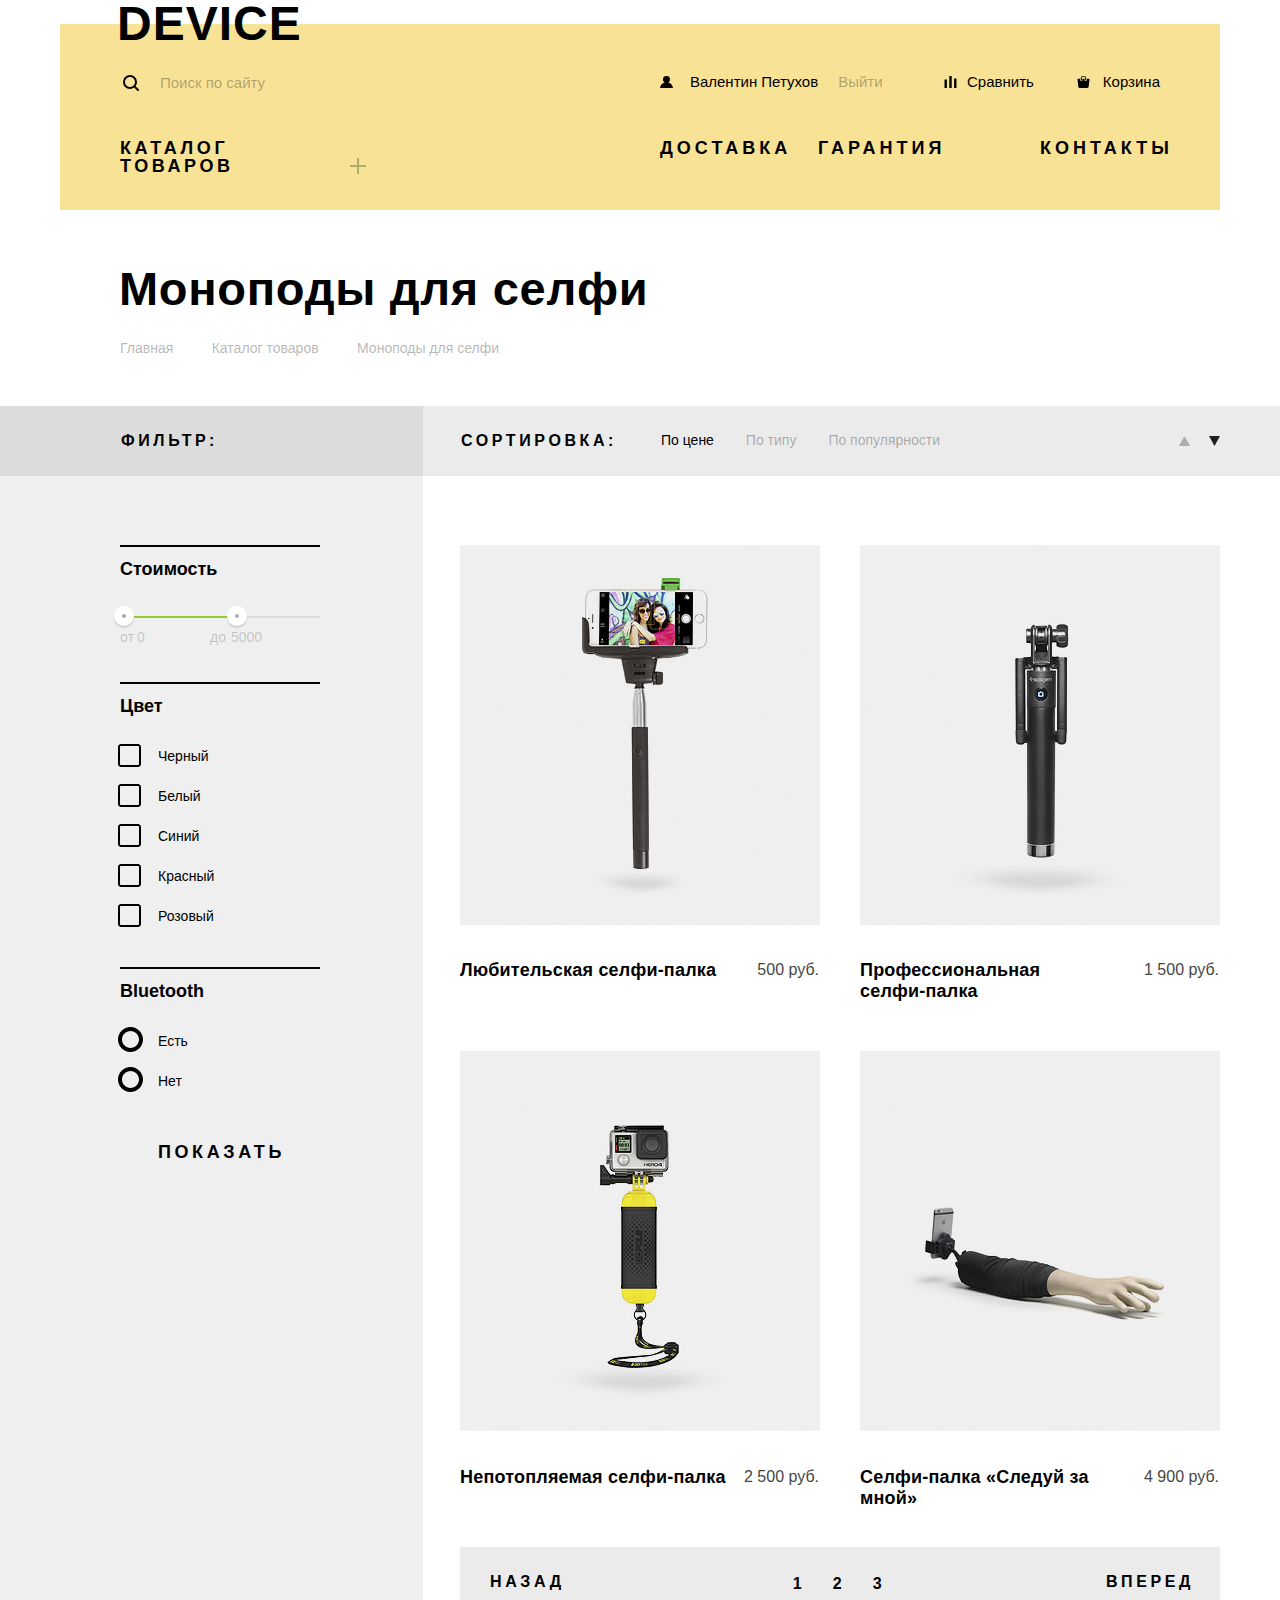
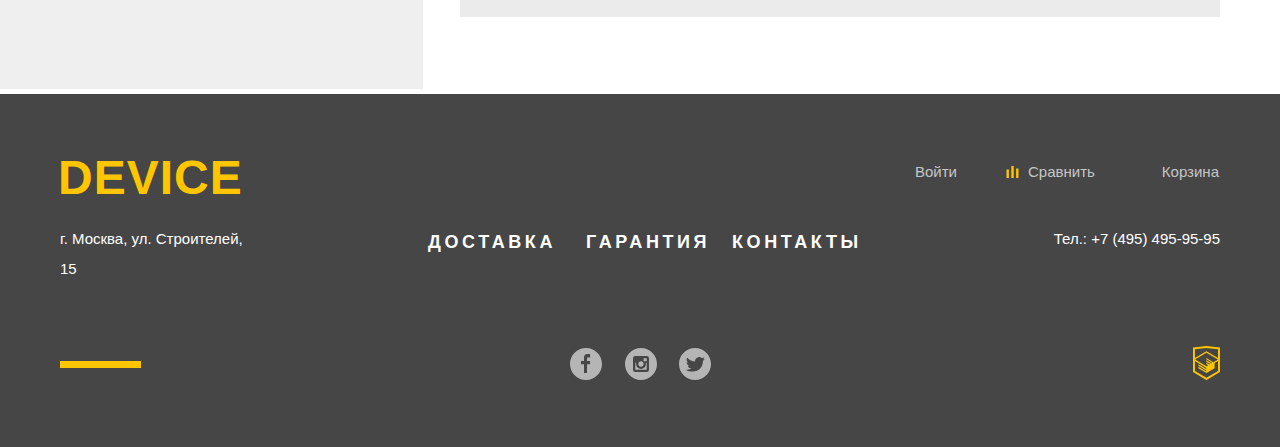
==== commit 601d24ed: "JS" ====
--- a/catalog.html
+++ b/catalog.html
@@ -2,7 +2,7 @@
 <html lang="ru">
   <head>
     <meta charset="utf-8">
-    <title>Каталог Device</title>
+    <title>Страница каталога Device</title>
     <link href="css/normalize.css" rel="stylesheet">
     <link href="css/style.css" rel="stylesheet">
   </head>
@@ -11,18 +11,39 @@
       <div class="container">
         <nav class="main-nav">
           <div class="left-column">
-            <a class="main-logo">device</a>
-            <form action="#" method="get" class="form">
+            <a href="index.html" class="main-logo">device</a>
+            <form action="#" method="get" class="header-form">
               <input type="text" name="text" placeholder="Поиск по сайту" class="searching-form" id="searching-form">
               <label for="searching-form" class="searching-form-label"></label>
+              <input type="submit" value="Найти" class="form-search">
             </form>
-            <p class="catalog-list">Каталог товаров</p>
+            <ul class="main-menu">
+              <li class="catalog-list">Каталог товаров
+                <div class="sub-menu">
+                  <div class="drop">
+                    <ul class="one">
+                      <li><a href="catalog.html">Виртуальная реальность</a></li>
+                      <li><a href="catalog.html">Моноподы для селфи</a></li>
+                      <li><a href="catalog.html">Экшн-камеры</a></li>
+                    </ul>
+                    <ul class="two">
+                      <li><a href="catalog.html">Фитнес-браслеты</a></li>
+                      <li><a href="catalog.html">Умные часы</a></li>
+                    </ul>
+                    <ul class="three">
+                      <li><a href="catalog.html">Квадрокоптеры</a></li>
+                    </ul>
+                  </div>
+                </div>
+              </li>
+            </ul>
           </div>
           <div class="right-column">
             <ul class="user-navigation navigation-catalog">
-              <li class="user-list"><a href="#" class="user-link">Войти</a></li>
-              <li class="user-list"><a href="#" class="user-link">Сравнить</a></li>
-              <li class="user-list"><a href="#" class="user-link">Корзина</a></li>
+              <li class="user-list"><a href="#" class="user-link ent">Валентин Петухов</a></li>
+              <li class="user-list"><a href="#" class="user-link current">Выйти</a></li>
+              <li class="user-list"><a href="#" class="user-link comp">Сравнить</a></li>
+              <li class="user-list"><a href="#" class="user-link bas">Корзина</a></li>
             </ul>
             <ul class="site-navigation">
               <li class="navigation-item"><a href="#" class="navigation-link">Доставка</a></li>
@@ -31,16 +52,16 @@
             </ul>
           </div>
         </nav>
-      </div>
-    </header>
-    <main class="catalog-main">
-      <div class="container">
         <h1 class="catalog-title">Моноподы для селфи</h1>
         <ul class="breadcrumbs">
           <li><a href="index.html" class="main-page-link">Главная</a></li>
           <li><a href="#" class="catalog-link">Каталог товаров</a></li>
           <li><a href="#" class="monopod-link">Моноподы для селфи</a></li>
         </ul>
+      </div>
+    </header>
+    <main class="catalog-main">
+      <div class="container">
         <div class="catalog">
           <section class="filters">
             <h2 class="filter-title">Фильтр:</h2>
--- a/css/style.css
+++ b/css/style.css
@@ -13,14 +13,8 @@
   min-width: 1200px;
   margin: 0;
   padding: 0;
-  font-family: 'Gilroy', "Open Sans";
-  color: #000000;
-}
-
-.container {
-  width: 1200px;
-  margin: 0 auto;
-  padding: 0 20px;
+  font-family: 'Gilroy', 'Helvetica', sans-serif;
+  color: #000000;
 }
 
 img {
@@ -69,6 +63,12 @@
   font-family: "Open Sans";
   font-style: normal;
   src: url("fonts/opensans.woff2") format("woff2"), url("fonts/opensans.woff") format("woff");
+}
+
+.container {
+  width: 1200px;
+  margin: 0 auto;
+  padding: 0 20px;
 }
 
 .visually-hidden {
@@ -90,48 +90,85 @@
   display: block;
   letter-spacing: 1px;
   margin-left: -3px;
-  margin-bottom: 25px;
+  margin-bottom: 12px;
+}
+
+.catalog-header .main-logo {
+  color: rgba(0, 0, 0, 1);
+  cursor: pointer;
+  display: block;
+  width: 170px;
+}
+
+.catalog-header .main-logo:hover {
+  color: rgba(0, 0, 0, 0.6);
+  cursor: pointer;
+}
+
+.catalog-header .main-logo:active {
+  color: rgba(0, 0, 0, 0.3);
+  cursor: pointer;
 }
 
 .searching-form {
   border: none;
-  margin-left: 40px;
-  margin-bottom: 48px;
+  border-bottom: 2px solid transparent;
+  padding-left: 40px;
   background-color: #f7e296;
   outline: none;
+  width: 100%;
+  padding-right: 10px;
 }
 
 .searching-form::placeholder {
-  font-family: "Open Sans";
+  font-family: "Open Sans", sans-serif;
   font-weight: 300;
   font-size: 15px;
   line-height: 36px;
   color: rgba(0, 0, 0, 0.3);
 }
 
-.catalog-list {
+.searching-form:hover::placeholder {
+  color: rgba(0, 0, 0, 0.6);
+}
+
+.searching-form:focus::placeholder {
+  color: #000000;
+}
+
+.searching-form:focus {
+  transition: 0.2s linear;
+  border-bottom: 2px solid #000000;
+}
+
+.searching-form:focus ~ .form-search {
+  display: block;
+}
+
+.user-link {
+  font-family: "Open Sans" , sans-serif;
+  font-weight: 300;
+  font-size: 15px;
+  line-height: 36px;
+  color: #000000;
+  display: inline-block;
+}
+
+.navigation-link {
   font-weight: 800;
   font-size: 18px;
   line-height: 18px;
   text-transform: uppercase;
-  letter-spacing: 3.6px;
-}
-
-.user-link {
-  font-family: "Open Sans";
-  font-weight: 300;
-  font-size: 15px;
-  line-height: 36px;
-  color: #000000;
-}
-
-.navigation-link {
-  font-weight: 800;
-  font-size: 18px;
-  line-height: 18px;
-  text-transform: uppercase;
   color: #000000;
   letter-spacing: 4px;
+}
+
+.navigation-link:hover {
+  color: rgba(0,0,0, 0.6);
+}
+
+.navigation-link:active {
+  color: rgba(0,0,0, 0.3);
 }
 
 .slide h2 {
@@ -145,7 +182,7 @@
 }
 
 .slide p {
-  font-family: "Open Sans";
+  font-family: "Open Sans", sans-serif;
   font-weight: 300;
   font-size: 15px;
   line-height: 30px;
@@ -163,16 +200,34 @@
   padding-right: 41px;
   text-align: center;
   vertical-align: middle;
-  padding-top: 16px;
-  padding-bottom: 16px;
-  background: linear-gradient(#ffffff 43%, #f0c52e 43%,#f0c52e 58%, #ffffff 58%);
+  padding-top: 11px;
+  padding-bottom: 11px;
   letter-spacing: 3.6px;
-  margin-bottom: 48px;
+  margin-bottom: 53px;
   box-sizing: border-box;
-}
-
-.find-out-more:hover {
-  background: linear-gradient(#f0c52e 43%, #f0c52e 43%,#f0c52e 58%, #f0c52e 58%);
+  overflow: hidden;
+  position: relative;
+}
+
+.find-out-more::after {
+  content: "";
+  position: absolute;
+  width: 220px;
+  height: 8px;
+  background-color: #f0c52e;
+  top: 16px;
+  left: 0;
+  z-index: -1;
+  transition: 0.3s;
+}
+
+.find-out-more:hover::after {
+  transform: scale(7);
+  transition: 0.3s;
+}
+
+.find-out-more:active {
+  color: rgba(0, 0, 0, 0.3);
 }
 
 .stats {
@@ -189,7 +244,7 @@
 }
 
 .stats td {
-  font-family: "Open Sans";
+  font-family: "Open Sans", sans-serif;
   font-weight: 300;
   font-size: 13px;
   line-height: 20px;
@@ -203,27 +258,25 @@
   color: #000000;
 }
 
-.slider-controls-item {
-  font-weight: 800;
-  font-size: 18px;
-  line-height: 18px;
-  text-transform: uppercase;
-  color: #000000;
-  display: inline-block;
+.slider-controls-item::after {
+  content: "";
+  position: absolute;
   width: 160px;
-  text-align: center;
-  vertical-align: middle;
-  padding-top: 16px;
-  padding-bottom: 16px;
-  padding-left: 9px;
-  padding-right: 5px;
-  background: linear-gradient(transparent 43%, #f0c52e 43%,#f0c52e 58%, transparent  58%);
-  letter-spacing: 4px;
-  margin-bottom: 15px;
-}
-
-.slider-controls-item:hover {
-  background-image: linear-gradient(#f0c52e 43%, #f0c52e 43%,#f0c52e 58%, #f0c52e  58%);
+  height: 7px;
+  background-color: #f0c52e;
+  top: 17px;
+  left: 0;
+  z-index: -2;
+  transition: 0.3s;
+}
+
+.slider-controls-item:hover::after {
+  transform: scale(7);
+  transition: 0.3s;
+}
+
+.slider-controls-item:active::after  {
+  display: none;
 }
 
 .slider-item h2 {
@@ -234,10 +287,11 @@
   letter-spacing: 1px;
   padding-left: 1px;
   margin-bottom: 31px;
+  padding-top: 30px;
 }
 
 .first-part {
-  font-family: "Open Sans";
+  font-family: "Open Sans", sans-serif;
   font-weight: 300;
   font-size: 15px;
   line-height: 30px;
@@ -264,7 +318,7 @@
 .top,
 .bottom,
 .contacts-desc {
-  font-family: "Open Sans";
+  font-family: "Open Sans", sans-serif;
   font-weight: 300;
   font-size: 15px;
   line-height: 30px;
@@ -288,7 +342,7 @@
 .our-logistics {
   position: relative;
   padding-left: 35px;
-  margin-bottom: 49px;
+  margin-bottom: 54px;
 }
 
 .logistics-item {
@@ -342,29 +396,97 @@
   line-height: 18px;
   color: #000000;
   text-transform: uppercase;
-  padding-top: 16px;
-  padding-bottom: 16px;
+  padding-top: 11px;
+  padding-bottom: 11px;
   padding-left: 9px;
   letter-spacing: 3.6px;
   padding-right: 5px;
   width: 260px;
   text-align: center;
   vertical-align: middle;
-  background: linear-gradient(#ffffff 43%, #f0c52e 43%,#f0c52e 58%, #ffffff 58%);
+  position: relative;
+  overflow: hidden;
+}
+
+.more-info::before {
+  content: "";
+  position: absolute;
+  width: 260px;
+  height: 7px;
+  background-color: #f0c52e;
+  top: 17px;
+  left: 0;
+  z-index: -1;
+  transition: 0.3s;
+}
+
+.more-info:hover::before {
+  transform: scale(7);
+  transition: 0.3s;
+}
+
+.more-info:active {
+  color: rgba(0, 0, 0, 0.3);
+}
+
+.write-to-us::before {
+  content: "";
+  position: absolute;
+  width: 260px;
+  height: 7px;
+  background-color: #f0c52e;
+  top: 16px;
+  left: 0;
+  z-index: -1;
+  transition: 0.3s;
+}
+
+.write-to-us:hover::before {
+  transform: scale(7);
+  transition: 0.3s;
+}
+
+
+.write-to-us:active {
+  color: rgba(0, 0, 0, 0.3);
 }
 
 .footer {
   color: #ffc600;
 }
 
+.footer:hover {
+  opacity: 0.6;
+}
+
+.footer:active {
+  opacity: 0.3;
+}
+
 .navigation-footer {
-  font-family: "Open Sans";
+  font-family: "Open Sans", sans-serif;
   font-weight: 300;
   font-size: 15px;
   line-height: 36px;
-  color: #ffffff;
+  color: rgba(255, 255, 255, 0.7);
   display: block;
   width: 100px;
+}
+
+.navigation-item:hover .navigation-footer {
+  color: rgba(255, 255, 255, 1);
+}
+
+.navigation-item:active .navigation-footer {
+  color: rgba(255, 255, 255, 0.3);
+}
+
+.navigation-item:hover .navigation-footer::after {
+  opacity: 0.6;
+}
+
+.navigation-item:active .navigation-footer::after {
+  opacity: 0.3;
 }
 
 .main-footer {
@@ -375,7 +497,7 @@
 
 .services-list li:first-child,
 .services-list li:last-child {
-  font-family: "Open Sans";
+  font-family: "Open Sans", sans-serif;
   font-weight: 300;
   font-size: 15px;
   line-height: 30px;
@@ -394,6 +516,14 @@
   width: 146px;
 }
 
+.services-link:hover {
+  opacity: 0.6;
+}
+
+.services-link:active {
+  opacity: 0.3;
+}
+
 .main-nav {
   display: flex;
   justify-content: space-between;
@@ -404,6 +534,18 @@
 
 .slider {
   position: relative;
+  box-sizing: border-box;
+  margin-bottom: 91px;
+}
+
+.slider::after {
+  content: "";
+  position: absolute;
+  width: 100px;
+  height: 7px;
+  background-color: #ffffff;
+  top: 39px;
+  right: 460px;
 }
 
 .searching-form-label::before {
@@ -415,11 +557,11 @@
   width: 16px;
   height: 16px;
   top: 75px;
-  right: 281px;
+  left: 3px;
 }
 
 .left-column {
-  width: 300px;
+  width: 440px;
   position: relative;
 }
 
@@ -437,8 +579,8 @@
   background-size: 16px 16px;
   width: 16px;
   height: 16px;
-  bottom: 2px;
-  right: 54px;
+  bottom: 1px;
+  right: -26px;
   opacity: 0.3;
 }
 
@@ -454,16 +596,28 @@
 
 .user-navigation li {
   width: 100px;
-  margin-left: 25px;
+  padding-left: 25px;
   text-align: right;
 }
 
 .user-navigation li:first-child {
-  margin-right: auto;
-  padding-right: 65px;
-}
-
-.user-navigation li:first-child::before {
+  margin-right: 176px;
+  padding-right: 30px;
+}
+
+.user-list:hover .user-link  {
+  opacity: 0.6;
+}
+
+.user-list:active .user-link  {
+  opacity: 0.3;
+}
+
+.user-navigation li:nth-child(2) {
+  margin-right: 25px;
+}
+
+.ent::before {
   content: "";
   position: absolute;
   background-image: url(../svg-device/user.svg);
@@ -479,7 +633,7 @@
   margin-left: auto;
 }
 
-.user-navigation li:last-child::after {
+.bas::after {
   content: "";
   position: absolute;
   background-image: url(../svg-device/cart.svg);
@@ -491,7 +645,7 @@
   right: 70px;
 }
 
-.user-navigation li:nth-child(2)::before {
+.comp::before {
   content: "";
   position: absolute;
   background-image: url(../svg-device/compare.svg);
@@ -511,12 +665,6 @@
   width: 120px;
 }
 
-.slide {
-  position: relative;
-  display: flex;
-  justify-content: space-between;
-}
-
 .slider-number {
   position: absolute;
   font-weight: 800;
@@ -527,7 +675,6 @@
   right: 48px;
 }
 
-.left,
 .right {
   width: 560px;
 }
@@ -537,52 +684,38 @@
   padding-top: 2px;
 }
 
-.right p {
+.slider-slide-2 .left {
+  padding-left: 115px;
+  padding-top: 15px;
+}
+
+.slider-slide-3 .left {
+  padding-left: 30px;
+  padding-top: 67px;
+}
+
+.slider-slide-3 h2 {
+  width: 505px;
+  z-index: 0;
+  position: relative;
+}
+
+.slider-slide-1 p {
   width: 485px;
-  margin-bottom: 38px;
-}
-
-.right {
-  padding-top: 81px;
-}
-
-.buttons button {
-  position: relative;
-  display: inline-block;
-  border-radius: 50%;
-  width: 12px;
-  height: 12px;
-  border: 1px solid #000000;
-  box-sizing: border-box;
-  padding-right: 1px;
-  background-color: #ffffff;
-}
-
-.active::after {
-  content: "";
-  position: absolute;
-  transform: translate(-50%, -50%);
-  left: 50%;
-  top: 50%;
-  width: 6px;
-  height: 6px;
-  border: 1px solid #000000;
-  border-radius: 50%;
-}
-
-.buttons {
-  position: absolute;
-  right: 80px;
-  bottom: 148px;
-}
-
-.first-button {
-  margin-right: 18px;
-  cursor: pointer;
-}
-
-.second-button {
-  margin-right: 18px;
+}
+
+.slider-slide-2 p {
+  width: 450px;
+  padding-bottom: 0;
+}
+
+.slider-slide-3 p {
+  width: 470px;
+  padding-bottom: 0;
+}
+
+.slide p {
+  margin-bottom: 43px;
 }
 
 .products-link {
@@ -593,6 +726,18 @@
   background-color: #f7e296;
 }
 
+.products-list:hover .products-link {
+  background-color: #f0c52e;
+}
+
+.products-list:active svg {
+  opacity: 0.3;
+}
+
+.products-list:active .products-title {
+  opacity: 0.3;
+}
+
 .products-link svg {
   position: absolute;
 }
@@ -600,10 +745,6 @@
 .products-navigation {
   display: flex;
   justify-content: space-between;
-}
-
-.main-header {
-  margin-bottom: 103px;
 }
 
 .products-navigation li:first-child svg {
@@ -674,31 +815,26 @@
   content: "";
   position: absolute;
   left: 277px;
-  top: -74px;
+  top: -44px;
   width: 7px;
   height: 319px;
   background-color: #000000;
 }
 
 .services {
-  padding-top: 160px;
+  padding-top: 130px;
 }
 
 .first-part {
   width: 455px;
 }
 
-.slider-list .slider-item:first-child {
-  background: url("../svg-device/delivery.svg") no-repeat;
-  background-position: 558px 11px;
-}
-
 .main-content {
   background-image: url(../img/gray.png);
   background-repeat: no-repeat;
   background-position: center 422px;
-  z-index: -100;
-  margin-bottom: 77px;
+  margin-bottom: 82px;
+  position: relative;
 }
 
 .main-header {
@@ -713,11 +849,15 @@
   background-repeat: no-repeat;
   background-position: center 24px;
   z-index: -999;
+  margin-bottom: 40px;
+}
+
+.catalog-header .main-nav {
   margin-bottom: 38px;
 }
 
 .services {
-  margin-bottom: 212px;
+  margin-bottom: 210px;
 }
 
 .brands {
@@ -742,7 +882,7 @@
 }
 
 .company-list {
-  margin-bottom: 80px;
+  margin-bottom: 84px;
 }
 
 .about-us::before {
@@ -767,7 +907,7 @@
 
 .map-link {
   display: block;
-  margin-bottom: 60px;
+  margin-bottom: 65px;
 }
 
 .navigation-list {
@@ -779,7 +919,7 @@
   padding: 1px 1px;
 }
 
-.navigation-list li a {
+.navigation-item a {
   display: inline-block;
 }
 
@@ -792,11 +932,11 @@
   text-align: right;
 }
 
-.navigation-list li:nth-child(2) a {
+.enter {
   padding-left: 7px;
 }
 
-.navigation-list li:nth-child(2) a::after {
+.navigation-list .enter::after {
   content: "";
   position: absolute;
   background-image: url(../svg-device/user-yellow.svg);
@@ -808,7 +948,7 @@
   right: 312px;
 }
 
-.navigation-list li:nth-child(3) a::after {
+.navigation-list .compare::after {
   content: "";
   position: absolute;
   background-image: url(../svg-device/compare-yellow.svg);
@@ -820,7 +960,7 @@
   right: 201px;
 }
 
-.navigation-list li:last-child a::after {
+.navigation-list .cart::after {
   content: "";
   position: absolute;
   background-image: url(../svg-device/cart-yellow.svg);
@@ -908,6 +1048,18 @@
   width: 52px;
 }
 
+.social:link svg {
+  opacity: 0.6;
+}
+
+.social:hover svg {
+  opacity: 1;
+}
+
+.social:active svg {
+  opacity: 0.3;
+}
+
 .fb {
   padding-left: 21px;
   padding-top: 2px;
@@ -923,7 +1075,17 @@
   padding-top: 2px;
 }
 
+.html-academy:hover svg {
+  opacity: 0.6;
+}
+
+.html-academy:active svg {
+  opacity: 0.3;
+}
+
 .filters {
+  display: flex;
+  flex-direction: column;
   width: 300px;
   padding-left: 60px;
   padding-right: 40px;
@@ -959,7 +1121,7 @@
 }
 
 .breadcrumbs a {
-  font-family: "Open Sans";
+  font-family: "Open Sans", sans-serif;
   font-weight: 300;
   font-size: 14px;
   line-height: 36px;
@@ -970,7 +1132,7 @@
   display: flex;
   justify-content: space-between;
   width: 439px;
-  margin-bottom: 40px;
+  /* margin-bottom: 40px; */
   padding-left: 60px;
 }
 
@@ -1112,10 +1274,12 @@
 
 .min-price input {
   padding-left: 3px;
+  background-color: transparent
 }
 
 .max-price input {
   padding-left: 5px;
+  background-color: transparent
 }
 
 .price-controls {
@@ -1135,7 +1299,7 @@
 }
 
 .filters-input {
-  font-family: "Open Sans";
+  font-family: "Open Sans", sans-serif;
   font-weight: 300;
   font-size: 14px;
   line-height: 14px;
@@ -1144,7 +1308,7 @@
 
 .min-price,
 .max-price {
-  font-family: "Open Sans";
+  font-family: "Open Sans", sans-serif;
   font-weight: 300;
   font-size: 14px;
   line-height: 14px;
@@ -1160,7 +1324,7 @@
 }
 
 .checkbox {
-  font-family: "Open Sans";
+  font-family: "Open Sans", sans-serif;
   font-weight: 300;
   font-size: 14px;
   line-height: 40px;
@@ -1173,7 +1337,7 @@
 }
 
 .circle label {
-  font-family: "Open Sans";
+  font-family: "Open Sans", sans-serif;
   font-weight: 300;
   font-size: 14px;
   line-height: 40px;
@@ -1200,7 +1364,7 @@
 }
 
 .submit-button {
-  font-family: 'Gilroy', "Open Sans";
+  font-family: 'Gilroy', "Open Sans", sans-serif;
   font-weight: 800;
   font-size: 18px;
   line-height: 18px;
@@ -1214,12 +1378,12 @@
   vertical-align: middle;
   padding-top: 16px;
   padding-bottom: 16px;
-  background: linear-gradient(#ffffff 43%, #f0c52e 43%,#f0c52e 58%, #ffffff 58%);
   letter-spacing: 3.6px;
   box-sizing: border-box;
   border: none;
   outline: none;
   margin-top: 26px;
+  background-color: transparent;
 }
 
 .sorting span {
@@ -1251,7 +1415,7 @@
 
 .type,
 .popularity  {
-  font-family: "Open Sans";
+  font-family: "Open Sans", sans-serif;
   font-weight: 300;
   font-size: 14px;
   line-height: 14px;
@@ -1259,7 +1423,7 @@
 }
 
 .price {
-  font-family: "Open Sans";
+  font-family: "Open Sans", sans-serif;
   font-weight: 400;
   font-size: 14px;
   line-height: 14px;
@@ -1415,3 +1579,708 @@
 .pagination li:nth-child(4) a {
   text-align: center;
 }
+
+.form-search {
+  font-family: "Open Sans" , sans-serif;
+  font-weight: 300;
+  font-size: 15px;
+  line-height: 36px;
+  color: rgba(0, 0, 0);
+  background-color: transparent;
+  border: 2px solid #000000;
+  outline: none;
+  cursor: pointer;
+  box-sizing: border-box;
+  padding: 4px 18px;
+  display: none;
+}
+
+.form-search:hover {
+  transition: all 0.15s linear;
+  background-color: #000000;
+  color: #ffffff;
+}
+
+.form-search:active {
+  background-color: #000000;
+  color: rgba(255, 255, 255, 0.3);
+}
+
+.header-form {
+  display: flex;
+  justify-content: space-between;
+  margin-bottom: 31px;
+  min-height: 48px;
+}
+
+.dji {
+  background-image: url(../img/logo-1.png);
+  background-repeat: no-repeat;
+  background-size: 260px 100px;
+  width: 260px;
+  height: 100px;
+  cursor: pointer;
+  display: block;
+}
+
+.dji:hover {
+  background-image: url(../img/dji-col.png);
+  background-repeat: no-repeat;
+  background-size: 260px 100px;
+  width: 260px;
+  height: 100px;
+  cursor: pointer;
+}
+
+.sp-gadgets {
+  background-image: url(../img/logo-2.png);
+  background-repeat: no-repeat;
+  background-size: 260px 100px;
+  width: 260px;
+  height: 100px;
+  cursor: pointer;
+  display: block;
+}
+
+.sp-gadgets:hover {
+  background-image: url(../img/sp-col.png);
+  background-repeat: no-repeat;
+  background-size: 260px 100px;
+  width: 260px;
+  height: 100px;
+  cursor: pointer;
+  display: block;
+}
+
+.go-pro {
+  background-image: url(../img/logo-3.png);
+  background-repeat: no-repeat;
+  background-size: 260px 100px;
+  width: 260px;
+  height: 100px;
+  cursor: pointer;
+  display: block;
+}
+
+.go-pro:hover {
+  background-image: url(../img/go-col.png);
+  background-repeat: no-repeat;
+  background-size: 260px 100px;
+  width: 260px;
+  height: 100px;
+  cursor: pointer;
+  display: block;
+}
+
+.vive {
+  background-image: url(../img/logo-4.png);
+  background-repeat: no-repeat;
+  background-size: 260px 100px;
+  width: 260px;
+  height: 100px;
+  cursor: pointer;
+  display: block;
+}
+
+.vive:hover {
+  background-image: url(../img/vive-col.png);
+  background-repeat: no-repeat;
+  background-size: 260px 100px;
+  width: 260px;
+  height: 100px;
+  cursor: pointer;
+  display: block;
+}
+
+.stats .long {
+  padding-right: 59px;
+}
+
+.slider input {
+  display: none;
+}
+
+.slides .slider-controler {
+  display: inline-block;
+  width: 12px;
+  height: 12px;
+  margin-right: 21px;
+  vertical-align: top;
+  background-color: transparent;
+  border: 1px solid #000000;
+  border-radius: 50%;
+  cursor: pointer;
+  top: 50%;
+  position: relative;
+  z-index: 1;
+}
+
+.slides {
+  position: absolute;
+  top: 329px;
+  right: 62px;
+  z-index: 1;
+  font-size: 0;
+}
+
+.slide {
+  position: relative;
+  display: none;
+  padding-top: 81px;
+  padding-left: 600px;
+  padding-bottom: 20px;
+}
+
+#hit-1:checked ~ .slides .slider-controler-1::after,
+#hit-2:checked ~ .slides .slider-controler-2::after,
+#hit-3:checked ~ .slides .slider-controler-3::after {
+  content: "";
+  position: absolute;
+  transform: translate(-50%, -50%);
+  left: 50%;
+  top: 50%;
+  width: 6px;
+  height: 6px;
+  background-color: transparent;
+  border: 1px solid #000000;
+  border-radius: 50%;
+}
+
+#hit-1:checked ~ .slider-slides .slider-slide-1 {
+  background-image: url("../img/slider-1.png");
+  background-repeat: no-repeat;
+  background-position: 90px 2px;
+}
+
+#hit-2:checked ~ .slider-slides .slider-slide-2 {
+  background-image: url("../img/slider-2.png");
+  background-repeat: no-repeat;
+  background-position: 116px 14px;
+}
+
+#hit-3:checked ~ .slider-slides .slider-slide-3 {
+  background-image: url("../img/slider-3.png");
+  background-repeat: no-repeat;
+  background-position: 31px 67px;
+}
+
+#hit-1:checked ~ .slider-slides .slider-slide-1,
+#hit-2:checked ~ .slider-slides .slider-slide-2,
+#hit-3:checked ~ .slider-slides .slider-slide-3 {
+  display: block;
+}
+
+.slider-item {
+  display: none;
+}
+
+.slider-item p {
+  padding-bottom: 15px;
+}
+
+.slider-item-2 p {
+  width: 426px;
+}
+
+#product-1:checked ~ .slider-list .slider-item-1,
+#product-2:checked ~ .slider-list .slider-item-2,
+#product-3:checked ~ .slider-list .slider-item-3 {
+  display: block;
+}
+
+#product-1:checked ~ .slider-list .slider-item-1 {
+  background: url("../svg-device/delivery.svg");
+  background-repeat: no-repeat;
+  background-position: 558px 41px;
+}
+
+#product-2:checked ~ .slider-list .slider-item-2 {
+  background-image: url("../svg-device/warranty.svg");
+  background-repeat: no-repeat;
+  background-position: 543px 17px;
+}
+
+#product-3:checked ~ .slider-list .slider-item-3 {
+  background-image: url("../svg-device/credit.svg");
+  background-repeat: no-repeat;
+  background-position: 534px 17px;
+}
+
+#product-1:checked ~ .slider-button .slider-controls-item--1 {
+  width: 100%;
+  position: relative;
+  background-color: #000000;
+  color: #f7e184;
+  transition: 0.15s;
+  text-align: left;
+  padding-left: 19px;
+  padding-bottom: 11px;
+  padding-top: 11px;
+  z-index: 0;
+}
+
+#product-2:checked ~ .slider-button .slider-controls-item--2 {
+  width: 100%;
+  position: relative;
+  background-color: #000000;
+  color: #f7e184;
+  transition: 0.15s;
+  text-align: left;
+  padding-left: 28px;
+  padding-bottom: 11px;
+  padding-top: 11px;
+  z-index: 0;
+}
+
+#product-3:checked ~ .slider-button .slider-controls-item--3 {
+  width: 100%;
+  position: relative;
+  background-color: #000000;
+  color: #f7e184;
+  transition: 0.15s;
+  text-align: left;
+  padding-left: 42px;
+  padding-bottom: 11px;
+  padding-top: 11px;
+  z-index: 0;
+}
+
+#product-1:checked ~ .slider-button .slider-controls-item--1::after,
+#product-2:checked ~ .slider-button .slider-controls-item--2::after,
+#product-3:checked ~ .slider-button .slider-controls-item--3::after {
+  display: none;
+}
+
+.slider-button {
+  padding-top: 36px;
+}
+
+.slider-controls-item {
+  font-weight: 800;
+  font-size: 18px;
+  line-height: 18px;
+  text-transform: uppercase;
+  color: #000000;
+  display: inline-block;
+  width: 160px;
+  text-align: center;
+  vertical-align: middle;
+  padding-top: 11px;
+  padding-bottom: 11px;
+  padding-left: 9px;
+  padding-right: 5px;
+  letter-spacing: 4px;
+  margin-bottom: 24px;
+  position: relative;
+  overflow: hidden;
+  z-index: 0;
+  transition: width 0.15s;
+  cursor: pointer;
+}
+
+.slider-item-3 p {
+  width: 416px;
+}
+
+.map {
+  border-radius: 2px;
+}
+
+.catalog-list {
+  position: relative;
+  font-weight: 800;
+  font-size: 18px;
+  line-height: 18px;
+  text-transform: uppercase;
+  letter-spacing: 3.6px;
+  width: 220px;
+}
+
+.catalog-list:hover {
+  color: rgba(0, 0, 0, 0.6);
+}
+
+.main-menu:hover .sub-menu {
+  display: block;
+}
+
+.catalog-list:active {
+  color: rgba(0, 0, 0, 0.3);
+}
+
+.main-menu {
+  width: 220px;
+}
+
+.sub-menu {
+  position: absolute;
+  display: none;
+  padding-top: 24px;
+}
+
+.one a,
+.two a,
+.three a {
+  font-family: "Open Sans" , sans-serif;
+  font-weight: 300;
+  font-size: 15px;
+  line-height: 36px;
+  color: rgba(0, 0, 0);
+  text-transform: none;
+  letter-spacing: normal;
+  cursor: pointer;
+}
+
+.one a:hover,
+.two a:hover,
+.three a:hover {
+  color: rgba(0, 0, 0, 0.6);
+}
+
+.one a:active,
+.two a:active,
+.three a:active {
+  color: rgba(0, 0, 0, 0.3);
+}
+
+.one {
+  width: 240px;
+}
+
+.two {
+  width: 200px;
+}
+
+.drop {
+  display: flex;
+  width: 1160px;
+  background-color: #f7e296;
+  z-index: 2;
+  position: relative;
+  padding-bottom: 34px;
+  right: 60px;
+  padding-left: 61px;
+}
+
+.popup {
+  display: none;
+  position: fixed;
+  width: 960px;
+  height: 560px;
+  box-shadow: 0  10px 30px 0.5px #000000;
+  border-radius: 3px;
+  top: 50%;
+  left: 50%;
+  transform: translate(-50%, -50%);
+  z-index: 3;
+}
+
+.map-popup {
+  display: block;
+  width: 960px;
+  height: 560px;
+}
+
+.modal-show {
+  display: block;
+  animation-name: incoming;
+  animation-duration: 0.4s;
+  animation-timing-function: ease-out;
+}
+
+.main-popup {
+  display: none;
+  width: 960px;
+  background-color: #ffffff;
+  position: fixed;
+  box-shadow: 0  10px 30px 0.5px #000000;
+  border-radius: 3px;
+  top: 50%;
+  left: 50%;
+  transform: translate(-50%, -50%);
+  z-index: 3;
+  padding-left: 100px;
+  padding-right: 100px;
+  padding-top: 97px;
+  padding-bottom: 75px;
+}
+
+.show {
+  display: block;
+}
+
+.show:not(.animation-finished) {
+  animation-name: incoming;
+  animation-duration: 0.4s;
+  animation-timing-function: ease-out;
+}
+
+.map-close {
+  position: absolute;
+  background-image: url(../svg-device/modal-close.svg);
+  background-size: 55px 55px;
+  background-repeat: no-repeat;
+  opacity: 0.5;
+  width: 55px;
+  height: 55px;
+  z-index: 3;
+  top: 23px;
+  right: 22px;
+  cursor: pointer;
+  transition: 0.3s;
+  background-color: #ffffff;
+  border-radius: 50%;
+  border: none;
+  outline: none;
+}
+
+.map-close:hover {
+  opacity: 1;
+  transform: rotate(45deg);
+  transition: 0.3s;
+}
+
+.map-close:active {
+  opacity: 0.3;
+}
+
+.modal-close {
+  position: absolute;
+  background-image: url(../svg-device/modal-close.svg);
+  background-size: 55px 55px;
+  background-repeat: no-repeat;
+  opacity: 0.5;
+  width: 55px;
+  height: 55px;
+  z-index: 3;
+  top: 23px;
+  right: 22px;
+  cursor: pointer;
+  transition: 0.3s;
+  background-color: #ffffff;
+  border-radius: 50%;
+  border: none;
+  outline: none;
+  transition: 0.3s;
+}
+
+.modal-close:hover {
+  opacity: 1;
+  transform: rotate(45deg);
+  transition: 0.3s;
+}
+
+.modal-close:active {
+  opacity: 0.3;
+}
+
+.form-item  {
+  display: flex;
+  flex-direction: column;
+}
+
+.form-item input {
+  width: 360px;
+  height: 50px;
+  outline: none;
+  padding: 10px 17px;
+  padding-bottom: 12px;
+  border: 3px solid transparent;
+  border-radius: 2px;
+  font-family: "Open Sans" , sans-serif;
+  font-weight: 400;
+  font-size: 14px;
+  line-height: 18px;
+  background-color: #f2f2f2;
+  color: rgba(0, 0, 0, 0.5);
+}
+
+.catalog-main {
+  background: url(../img/top-gray.png) no-repeat center top,
+              url(../img/gray-left.png) no-repeat -45px top;
+}
+
+.form-item input[type="text"] {
+  margin-bottom: 36px;
+}
+
+.form-item textarea {
+  margin-bottom: 42px;
+}
+
+.form-item input:hover {
+  background-color: #ebebeb;
+}
+
+.form-item input:focus {
+  border: 3px solid #f7e296;
+  background-color: #ffffff;
+  color: rgba(0, 0, 0, 1);
+}
+
+.form-item input::placeholder {
+  color: rgba(0, 0, 0, 0.4);
+}
+
+.form-item input:focus::placeholder {
+  color: rgba(0, 0, 0, 1);
+}
+
+.form-item textarea:hover {
+  background-color: #ebebeb;
+}
+
+.form-item textarea:focus{
+  background-color: #ffffff;
+  border: 3px solid #f7e296;
+}
+
+.form-item textarea::placeholder {
+  color: rgba(0, 0, 0, 0.4);
+}
+
+.form-item {
+  margin-bottom: 1px;
+}
+
+.form-item textarea:focus::placeholder {
+  color: rgba(0, 0, 0, 1);
+}
+
+.form-item label {
+  font-family: 'Gilroy', 'Helvetica', sans-serif;
+  font-weight: 800;
+  font-size: 18px;
+  line-height: 18px;
+  padding-bottom: 10px;
+}
+
+.form-item textarea {
+  width: 760px;
+  min-height: 155px;
+  padding: 10px 17px;
+  border: 3px solid transparent;
+  background-color: #f2f2f2;
+  font-family: "Open Sans" , sans-serif;
+  font-weight: 400;
+  font-size: 14px;
+  line-height: 18px;
+  outline: none;
+}
+
+.button {
+  font-family: 'Gilroy', 'Helvetica', sans-serif;
+  font-weight: 800;
+  font-size: 18px;
+  line-height: 18px;
+  text-transform: uppercase;
+  background-color: #ffffff;
+  color: #000000;
+  letter-spacing: 4px;
+  border: none;
+  outline: none;
+  cursor: pointer;
+  padding-top: 11px;
+  padding-bottom: 11px;
+  padding-left: 34px;
+  padding-right: 31px;
+  display: inline-block;
+  vertical-align: middle;
+  overflow: hidden;
+  position: relative;
+  z-index: 2;
+}
+
+.button::before {
+  content: "";
+  position: absolute;
+  width: 200px;
+  height: 7px;
+  background-color: #f0c52e;
+  top: 16px;
+  right: 0;
+  transition: 0.3s;
+  z-index: -1;
+}
+
+.button:hover::before {
+  transform: scale(7);
+  transition: 0.3s;
+}
+
+.button:active {
+  color: rgba(0, 0, 0, 0.3);
+}
+
+.error {
+  display: block;
+  animation-name: shake;
+  animation-duration: 0.2s;
+  animation-timing-function: ease-out;
+}
+
+.error input[type="text"] {
+  background-color: #f6dada;
+  border: #f6dada;
+}
+
+.navigation-catalog li:first-child {
+  width: 160px;
+  padding-right: 0;
+  padding-left: 0;
+  margin-right: 20px;
+}
+
+.navigation-catalog li:nth-child(2) {
+  padding-left: 0;
+  text-align: left;
+}
+
+.navigation-catalog li:nth-child(3) {
+  padding-left: 5px;
+  text-align: left;
+}
+
+.navigation-catalog .current {
+  color: rgba(0, 0, 0, 0.3);
+}
+
+.navigation-catalog .current:hover  {
+  color: rgba(0, 0, 0, 0.6);
+}
+
+.flex-form {
+  display: flex;
+  justify-content: space-between;
+  flex-wrap: wrap;
+}
+
+@keyframes shake {
+  0% , 100% {
+    transform: translate(-50%, -50%);
+  }
+  20% , 80% {
+    transform: translate(-45%, -50%);
+  }
+  40% , 60% {
+    transform: translate(-55%, -50%);
+  }
+}
+
+@keyframes incoming {
+  0% {
+    transform: translate(-400%, -50%);
+  }
+  25% {
+    transform: translate(-55%, -50%);
+  }
+  50% {
+    transform: translate(-45%, -50%);
+  }
+  75% {
+    transform: translate(-55%, -50%);
+  }
+  100% {
+    transform: translate(-50%, -50%);
+  }
+}
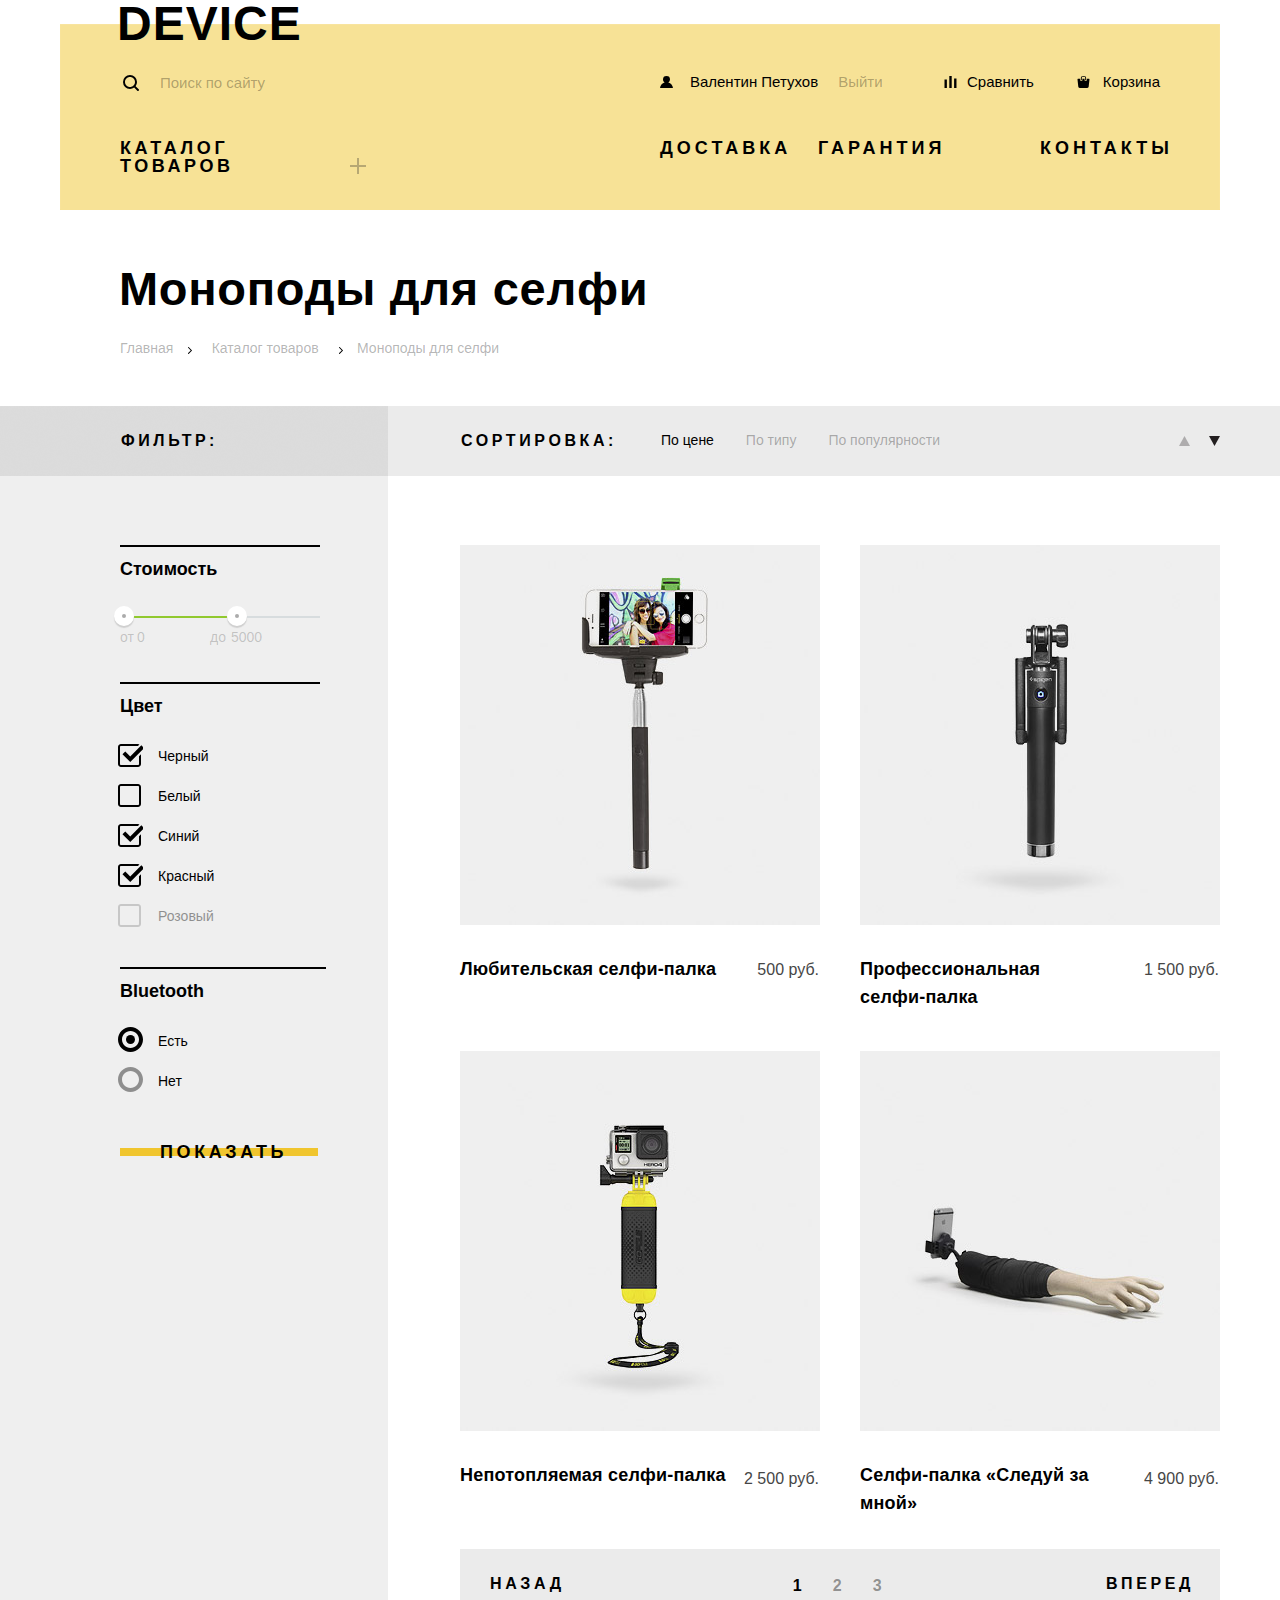
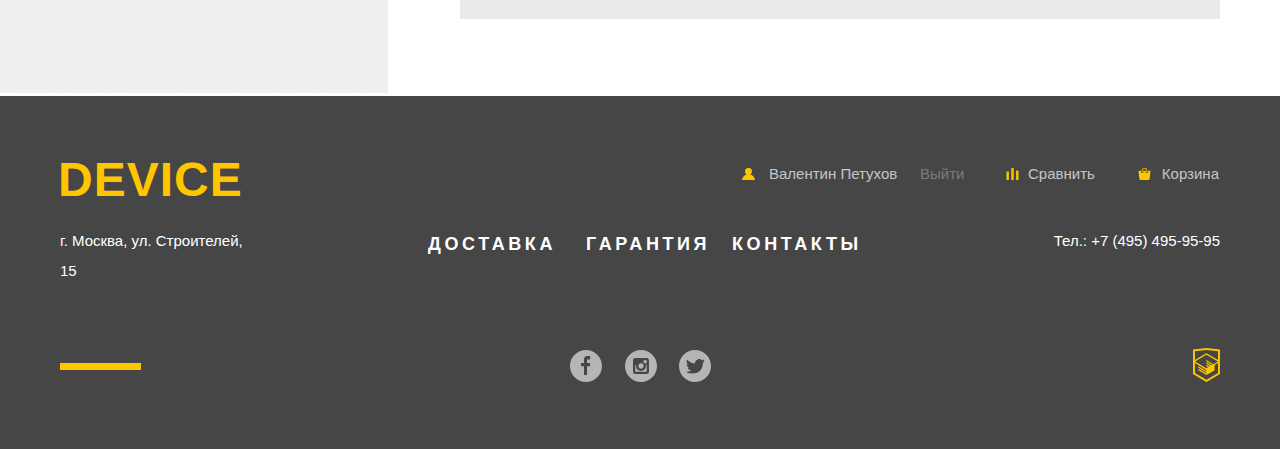
==== commit d7e9860b: "done" ====
--- a/catalog.html
+++ b/catalog.html
@@ -92,16 +92,16 @@
               <label for="blue" class="checkbox checkbox-3">Синий</label>
               <input type="checkbox" class="checkbox-input" name="red" id="red" checked>
               <label for="red" class="checkbox checkbox-4">Красный</label>
-              <input type="checkbox" class="checkbox-input" name="pink" id="pink">
+              <input type="checkbox" class="checkbox-input" name="pink" id="pink" disabled>
               <label for="pink" class="checkbox checkbox-5">Розовый</label>
             </fieldset>
             <fieldset class="circle">
               <legend>Bluetooth</legend>
               <input type="radio" class="radio-input" name="availability" id="available" value="available" checked>
               <label for="available" class="radio">Есть</label>
-              <input type="radio" class="radio-input" name="availability" id="unavailable" value="unavailable">
+              <input type="radio" class="radio-input" name="availability" id="unavailable" value="unavailable" disabled>
               <label for="unavailable" class="radio">Нет</label>
-              <input type="submit" value="ПОКАЗАТЬ" class="submit-button">
+              <button aria-label="submit-button" type="submit" class="submit-button">показать</button>
             </fieldset>
           </form>
           </section>
@@ -110,7 +110,7 @@
             <div class="sorting">
               <span>сортировка:</span>
               <ul class="filter-type">
-                <li><a href="#" class="price">По цене</a></li>
+                <li><a href="#" class="price price-current">По цене</a></li>
                 <li><a href="#" class="type">По типу</a></li>
                 <li><a href="#" class="popularity">По популярности</a></li>
                 <li><a href="arrow-down" class="arrow-asc" aria-label="По возрастанию" title="По возрастанию"><span class="visually-hidden">По возрастанию</span></a></li>
@@ -119,29 +119,45 @@
             </div>
             <article class="catalog-item item-1">
               <img src="img/item-1.jpg" width="360" height="380" alt="Любительская селфи-палка">
-              <h2 class="item-desc amateur">Любительская селфи-палка</h2>
+              <h2 class="item-desc amateur"><a href="#">Любительская селфи-палка</a></h2>
               <span class="">500 руб.</span>
+              <div class="mask">
+                <a class="mask-link">В корзину</a>
+                <span class="mask-compare">Добавить к сравнению</span>
+              </div>
             </article>
             <article class="catalog-item item-2">
               <img src="img/item-2.jpg" width="360" height="380" alt="Профессиональная селфи-палка">
-              <h2 class="item-desc professional">Профессиональная селфи-палка</h2>
+              <h2 class="item-desc professional"><a href="#">Профессиональная селфи-палка</a></h2>
               <span class="">1 500 руб.</span>
+              <div class="mask">
+                <a class="mask-link">В корзину</a>
+                <span class="mask-compare">Добавить к сравнению</span>
+              </div>
             </article>
             <article class="catalog-item item-3">
               <img src="img/item-3.jpg" width="360" height="380" alt="Непотопляемая селфи-палка">
-              <h2  class="item-desc waterproof">Непотопляемая селфи-палка</h2>
+              <h2  class="item-desc waterproof"><a href="#">Непотопляемая селфи-палка</a></h2>
               <span class="">2 500 руб.</span>
+              <div class="mask">
+                <a class="mask-link">В корзину</a>
+                <span class="mask-compare">Добавить к сравнению</span>
+              </div>
             </article>
             <article class="catalog-item item-4">
               <img src="img/item-4.jpg" width="360" height="380" alt="Селфи-палка «Следуй за мной»">
-              <h2  class="item-desc follow-me">Селфи-палка «Следуй за мной»</h2>
+              <h2  class="item-desc follow-me"><a href="#">Селфи-палка «Следуй за мной»</a></h2>
               <span class="">4 900 руб.</span>
+              <div class="mask">
+                <a class="mask-link">В корзину</a>
+                <span class="mask-compare">Добавить к сравнению</span>
+              </div>
             </article>
             <ul class="pagination">
               <li><a class="pagination-item pagination-back">назад</a></li>
-              <li><a class="pagination-item">1</a></li>
-              <li><a class="pagination-item">2</a></li>
-              <li><a class="pagination-item">3</a></li>
+              <li><a class="pagination-item pagination-page pagination-current">1</a></li>
+              <li><a class="pagination-item pagination-page">2</a></li>
+              <li><a class="pagination-item pagination-page">3</a></li>
               <li><a class="pagination-item pagination-next">вперед</a></li>
             </ul>
           </section>
@@ -153,10 +169,11 @@
         <section class="footer-navigation">
           <h2 class="visually-hidden">Навигация</h2>
           <ul class="navigation-list">
-            <li><a href="#" class="main-logo footer">device</a></li>
-            <li><a href="#" class="navigation-footer">Войти</a></li>
-            <li><a href="#" class="navigation-footer compare">Сравнить</a></li>
-            <li><a href="#" class="navigation-footer">Корзина</a></li>
+            <li class="navigation-item"><a href="index.html" class="main-logo footer">device</a></li>
+            <li class="navigation-item"><a href="#" class="navigation-footer user">Валентин Петухов</a></li>
+            <li class="navigation-item"><a href="#" class="navigation-footer enter">Выйти</a></li>
+            <li class="navigation-item"><a href="#" class="navigation-footer compare">Сравнить</a></li>
+            <li class="navigation-item"><a href="#" class="navigation-footer cart">Корзина</a></li>
           </ul>
         </section>
         <section class="footer-services">
@@ -173,10 +190,31 @@
           <h2 class="visually-hidden">Обратная связь</h2>
           <ul class="social-list">
             <li class="strip"></li>
-            <li><a href="#" class="social fb"><svg xmlns="http://www.w3.org/2000/svg" width="32" height="32" viewBox="0 0 32 32"><path fill="#FFF" d="M16 0C7.164 0 0 7.163 0 16s7.164 16 16 16c8.837 0 16-7.164 16-16S24.837 0 16 0zm4.062 9.455h-3.021v3.444h3.021v3.445h-3.021v8.61H14.02v-8.61H11v-3.445h3.021V9.455c0-1.902 1.353-3.445 3.021-3.445h3.021v3.445z"/></svg><span class="visually-hidden">Фейсбук</span></a></li>
-            <li><a href="#" class="social inst"><svg xmlns="http://www.w3.org/2000/svg" width="32" height="32" viewBox="0 0 32 32"><g fill="#FFF"><path d="M20.916 16a4.938 4.938 0 1 1-9.877 0c0-.394.051-.773.138-1.14h-.897v6.838h11.396V14.86h-.897c.086.367.137.746.137 1.14z"/><path d="M15.978 18.659c1.466 0 2.659-1.193 2.659-2.659s-1.193-2.659-2.659-2.659c-1.466 0-2.659 1.193-2.659 2.659s1.192 2.659 2.659 2.659zM18.637 10.302h3.039v3.039h-3.039z"/><path d="M16 0C7.164 0 0 7.164 0 16c0 8.837 7.164 16 16 16 8.837 0 16-7.163 16-16 0-8.836-7.163-16-16-16zm7.955 21.698a2.285 2.285 0 0 1-2.279 2.279H10.279A2.285 2.285 0 0 1 8 21.698V10.302a2.286 2.286 0 0 1 2.279-2.279h11.396a2.286 2.286 0 0 1 2.279 2.279v11.396z"/></g></svg><span class="visually-hidden">Инстаграм</span></a></li>
-            <li><a href="#" class="social tw"><svg xmlns="http://www.w3.org/2000/svg" width="32" height="32" viewBox="0 0 32 32"><path fill="#FFF" d="M16 0C7.164 0 0 7.164 0 16c0 8.837 7.164 16 16 16 8.837 0 16-7.163 16-16 0-8.836-7.163-16-16-16zm7.944 12.809c-.251 6.516-3.463 10.832-10.992 10.702h-.486c-.447 0-4.543-.443-5.344-1.823 2.479.19 4.247-.406 5.12-1.136-1.048-.289-2.923-.461-3.251-2.848.384.104.618.221 1.299.113-1.307-.824-2.758-1.519-2.679-3.643.311.317 1.164.518 1.46.457-.768-.233-2.149-3.244-.974-4.781 1.984 1.79 4.075 3.482 7.804 3.643.227-2.214 1.24-3.699 3.168-4.325 1.84-.479 3.255.26 3.901 1.138.737-.224 1.453-.466 2.193-.685-.004.833-.569 1.463-.935 1.709.747.165 1.423-.475 1.423-.475-.184.963-1.094 1.725-1.707 1.954z"/></svg><span class="visually-hidden">Твиттер</span></a></li>
-            <li><a href="#" class="html-academy"><svg xmlns="http://www.w3.org/2000/svg" width="26.943" height="34.09" viewBox="0 0 26.943 34.09"><path fill="#FFC600" d="M13.62.017L13.472 0 0 1.412v24.661l13.473 8.017 13.43-7.99.042-.025V1.412L13.62.017zm11.399 12.11L13.495 5.334l-.001-.104-.087.05-.088-.056v.109L1.925 12.118V3.147l11.548-1.212L25.02 3.147v8.98zm-11.614-5.34L24.923 13.5l-4.479 2.64-7.093-4.221-.014 1.415 5.904 3.513-.86.507-5.03-2.992-.014 1.415 3.827 2.275-.782.523-3.031-1.787-.014 1.413 1.853 1.091-1.8 1.081-11.356-6.751 11.371-6.835zm-11.48 8.34l11.411 6.791.016 1.044-7.942-4.728-.015 1.416 7.979 4.795.018 1.076-7.973-4.74-.013 1.414 8.021 4.822.046.025 8.143-4.872-.011-5.177 3.415-2.036v10.021L13.472 31.85 1.925 24.979v-9.852z"/></svg></a></li>
+            <li>
+              <a href="#" class="social fb">
+                <svg xmlns="http://www.w3.org/2000/svg" width="32" height="32" viewBox="0 0 32 32"><path fill="#FFF" d="M16 0C7.164 0 0 7.163 0 16s7.164 16 16 16c8.837 0 16-7.164 16-16S24.837 0 16 0zm4.062 9.455h-3.021v3.444h3.021v3.445h-3.021v8.61H14.02v-8.61H11v-3.445h3.021V9.455c0-1.902 1.353-3.445 3.021-3.445h3.021v3.445z"/>
+                </svg><span class="visually-hidden">Фейсбук</span>
+              </a>
+            </li>
+            <li>
+              <a href="#" class="social inst">
+                <svg xmlns="http://www.w3.org/2000/svg" width="32" height="32" viewBox="0 0 32 32"><g fill="#FFF"><path d="M20.916 16a4.938 4.938 0 1 1-9.877 0c0-.394.051-.773.138-1.14h-.897v6.838h11.396V14.86h-.897c.086.367.137.746.137 1.14z"/><path d="M15.978 18.659c1.466 0 2.659-1.193 2.659-2.659s-1.193-2.659-2.659-2.659c-1.466 0-2.659 1.193-2.659 2.659s1.192 2.659 2.659 2.659zM18.637 10.302h3.039v3.039h-3.039z"/><path d="M16 0C7.164 0 0 7.164 0 16c0 8.837 7.164 16 16 16 8.837 0 16-7.163 16-16 0-8.836-7.163-16-16-16zm7.955 21.698a2.285 2.285 0 0 1-2.279 2.279H10.279A2.285 2.285 0 0 1 8 21.698V10.302a2.286 2.286 0 0 1 2.279-2.279h11.396a2.286 2.286 0 0 1 2.279 2.279v11.396z"/></g>
+                </svg><span class="visually-hidden">Инстаграм</span>
+              </a>
+            </li>
+            <li>
+              <a href="#" class="social tw">
+                <svg xmlns="http://www.w3.org/2000/svg" width="32" height="32" viewBox="0 0 32 32"><path fill="#FFF" d="M16 0C7.164 0 0 7.164 0 16c0 8.837 7.164 16 16 16 8.837 0 16-7.163 16-16 0-8.836-7.163-16-16-16zm7.944 12.809c-.251 6.516-3.463 10.832-10.992 10.702h-.486c-.447 0-4.543-.443-5.344-1.823 2.479.19 4.247-.406 5.12-1.136-1.048-.289-2.923-.461-3.251-2.848.384.104.618.221 1.299.113-1.307-.824-2.758-1.519-2.679-3.643.311.317 1.164.518 1.46.457-.768-.233-2.149-3.244-.974-4.781 1.984 1.79 4.075 3.482 7.804 3.643.227-2.214 1.24-3.699 3.168-4.325 1.84-.479 3.255.26 3.901 1.138.737-.224 1.453-.466 2.193-.685-.004.833-.569 1.463-.935 1.709.747.165 1.423-.475 1.423-.475-.184.963-1.094 1.725-1.707 1.954z"/>
+                </svg><span class="visually-hidden">Твиттер</span>
+              </a>
+            </li>
+            <li>
+              <a href="https://htmlacademy.ru/" class="html-academy">
+                <svg xmlns="http://www.w3.org/2000/svg" width="26.943" height="34.09" viewBox="0 0 26.943 34.09">
+                  <path fill="#FFC600" d="M13.62.017L13.472 0 0 1.412v24.661l13.473 8.017 13.43-7.99.042-.025V1.412L13.62.017zm11.399 12.11L13.495 5.334l-.001-.104-.087.05-.088-.056v.109L1.925 12.118V3.147l11.548-1.212L25.02 3.147v8.98zm-11.614-5.34L24.923 13.5l-4.479 2.64-7.093-4.221-.014 1.415 5.904 3.513-.86.507-5.03-2.992-.014 1.415 3.827 2.275-.782.523-3.031-1.787-.014 1.413 1.853 1.091-1.8 1.081-11.356-6.751 11.371-6.835zm-11.48 8.34l11.411 6.791.016 1.044-7.942-4.728-.015 1.416 7.979 4.795.018 1.076-7.973-4.74-.013 1.414 8.021 4.822.046.025 8.143-4.872-.011-5.177 3.415-2.036v10.021L13.472 31.85 1.925 24.979v-9.852z"/>
+                </svg>
+              </a>
+            </li>
           </ul>
         </section>
       </div>
--- a/css/style.css
+++ b/css/style.css
@@ -1,6 +1,7 @@
 html {
   -webkit-box-sizing: border-box;
           box-sizing: border-box;
+  overflow-x: hidden;
 }
 
 *,*::before,*::after {
@@ -580,7 +581,7 @@
   width: 16px;
   height: 16px;
   bottom: 1px;
-  right: -26px;
+  right: -16px;
   opacity: 0.3;
 }
 
@@ -933,19 +934,7 @@
 }
 
 .enter {
-  padding-left: 7px;
-}
-
-.navigation-list .enter::after {
-  content: "";
-  position: absolute;
-  background-image: url(../svg-device/user-yellow.svg);
-  background-repeat: no-repeat;
-  background-size: 13px 12px;
-  width: 13px;
-  height: 12px;
-  top: 13px;;
-  right: 312px;
+  padding-left: 5px;
 }
 
 .navigation-list .compare::after {
@@ -1126,6 +1115,39 @@
   font-size: 14px;
   line-height: 36px;
   color: rgba(0, 0, 0, 0.3);
+}
+
+.breadcrumbs a:hover {
+  color: rgba(0, 0, 0, 0.6);
+}
+
+.breadcrumbs a:active {
+  color: rgba(0, 0, 0, 0.1);
+}
+
+.main-page-link,
+.catalog-link {
+  position: relative;
+}
+
+.main-page-link::after {
+  content: "";
+  position: absolute;
+  background-image: url(../svg-device/nav-arrow.svg);
+  width: 4px;
+  height: 7px;
+  top: 7px;
+  right: -19px;
+}
+
+.catalog-link::after {
+  content: "";
+  position: absolute;
+  background-image: url(../svg-device/nav-arrow.svg);
+  width: 4px;
+  height: 7px;
+  top: 7px;
+  right: -24px;
 }
 
 .breadcrumbs {
@@ -1176,6 +1198,56 @@
   vertical-align: middle;
 }
 
+.checkbox-input + label:after {
+  content: "";
+  position: absolute;
+  top: 8px;
+  left: -40px;
+  display: none;
+  height: 25px;
+  width: 25px;
+  background-image: url("../svg-device/checkbox-on.svg");
+  background-repeat: no-repeat;
+  opacity: 1;
+  cursor: pointer;
+  vertical-align: middle;
+}
+
+.checkbox-input:checked + label::after {
+  display: block;
+}
+
+.checkbox-input:checked + label:hover::after {
+  opacity: 0.6;
+}
+
+.checkbox-input:checked + label:active::after {
+  opacity: 1;
+}
+
+.checkbox-input:checked + label::before {
+  display: none;
+}
+
+.checkbox-input + label:hover::before {
+  opacity: 0.6;
+}
+
+.checkbox-input + label:active::before {
+  opacity: 1;
+}
+
+.checkbox-input:disabled + label::before {
+  opacity: 0.4;
+}
+
+.checkbox-input:disabled + label::after {
+  opacity: 0.4;
+}
+
+.checkbox-input:disabled + label {
+  opacity: 0.4;
+}
 
 .filter-item {
   margin-bottom: 37px;
@@ -1255,6 +1327,11 @@
   height: 20px;
 }
 
+.range-controls .toggle-min:active,
+.range-controls .toggle-max:active {
+  transform: scale(1.2);
+}
+
 .range-controls .toggle-max {
   left: 107px;
   top: -10px;
@@ -1363,27 +1440,97 @@
   vertical-align: middle;
 }
 
+.radio-input + label:after {
+  content: "";
+  position: absolute;
+  top: 6px;
+  left: -40px;
+  display: none;
+  height: 25px;
+  width: 25px;
+  background-image: url("../svg-device/radio-on.svg");
+  background-repeat: no-repeat;
+  opacity: 1;
+  cursor: pointer;
+  vertical-align: middle;
+}
+
+.radio-input:checked + label::after {
+  display: block;
+}
+
+.radio-input:checked + label:hover::after {
+  opacity: 0.6;
+}
+
+.radio-input:checked + label:active::after {
+  opacity: 1;
+}
+
+.radio-input:checked + label::before {
+  display: none;
+}
+
+.radio-input + label:hover::before {
+  opacity: 0.6;
+}
+
+.radio-input + label:active::before {
+  opacity: 1;
+}
+
+.radio-input:disabled + label::before {
+  opacity: 0.4;
+}
+
+.radio-input:disabled + label::after {
+  opacity: 0.4;
+}
+
 .submit-button {
   font-family: 'Gilroy', "Open Sans", sans-serif;
   font-weight: 800;
   font-size: 18px;
   line-height: 18px;
   text-transform: uppercase;
-  width: 100%;
-  color: #000000;
+  color: rgba(0, 0, 0, 1);
   display: inline-block;
-  padding-left: 4px;
-  padding-right: 1px;
+  padding-left: 40px;
+  padding-right: 39px;
   text-align: center;
   vertical-align: middle;
-  padding-top: 16px;
-  padding-bottom: 16px;
+  padding-top: 11px;
+  padding-bottom: 11px;
   letter-spacing: 3.6px;
   box-sizing: border-box;
   border: none;
   outline: none;
-  margin-top: 26px;
+  margin-top: 31px;
   background-color: transparent;
+  position: relative;
+  z-index: 0;
+  overflow: hidden;
+}
+
+.submit-button::after {
+  content: "";
+  position: absolute;
+  width: 200px;
+  height: 8px;
+  background-color: #f0c52e;
+  top: 16px;
+  left: -2px;
+  z-index: -1;
+  transition: 0.3s;
+}
+
+.submit-button:hover::after {
+  transform: scale(7);
+  transition: 0.3s;
+}
+
+.submit-button:hover:active {
+  color: rgba(0, 0, 0, 0.3);;
 }
 
 .sorting span {
@@ -1422,12 +1569,26 @@
   color: rgba(0, 0, 0, 0.3);
 }
 
+.type:hover,
+.popularity:hover  {
+  color: rgba(0, 0, 0, 0.6);
+}
+
+.type:active,
+.popularity:active  {
+  color: rgba(0, 0, 0, 1);
+}
+
 .price {
   font-family: "Open Sans", sans-serif;
   font-weight: 400;
   font-size: 14px;
   line-height: 14px;
-  color: #000000;
+  color: rgba(0, 0, 0, 1);
+}
+
+.price:hover {
+  color: rgba(0, 0, 0, 0.6);
 }
 
 .arrow-des {
@@ -1438,6 +1599,10 @@
   right: -1px;
   width: 12px;
   height: 12px;
+}
+
+.arrow-des:hover {
+  opacity: 0.6;
 }
 
 .arrow-asc {
@@ -1451,7 +1616,15 @@
   opacity: 0.3;
 }
 
-.catalog-item h2 {
+.arrow-asc:hover {
+  opacity: 0.6;
+}
+
+.arrow-asc:active {
+  opacity: 1;
+}
+
+.item-desc a {
   font-weight: 800;
   font-size: 18px;
   line-height: 21px;
@@ -1460,11 +1633,96 @@
 }
 
 .catalog-item img {
-  margin-bottom: 31px;
+  margin-bottom: 24px;
 }
 
 .catalog-item {
   position: relative;
+}
+
+.catalog-item:hover img {
+  opacity: 0.7;
+}
+
+.catalog-item:hover .mask {
+  display: block;
+}
+
+.mask {
+  display: none;
+}
+
+.mask {
+  position: absolute;
+  width: 202px;
+  height: 80px;
+  top: 170px;
+  left: 79px;
+}
+
+.mask .mask-compare {
+  position: absolute;
+  font-family: "Open Sans", sans-serif;
+  font-weight: 300;
+  font-size: 13px;
+  line-height: 36px;
+  color: rgba(0, 0, 0, 0.5);
+  top: 46px;
+  left: 32px;
+  cursor: pointer;
+}
+
+.mask .mask-compare:hover {
+  color: rgba(0, 0, 0, 1);
+}
+
+.mask .mask-compare:active {
+  color: rgba(0, 0, 0, 0.2);
+}
+
+.mask-link {
+  font-family: 'Gilroy', "Open Sans", sans-serif;
+  font-weight: 800;
+  font-size: 18px;
+  line-height: 18px;
+  text-transform: uppercase;
+  width: 100%;
+  color: rgba(0, 0, 0, 1);
+  display: inline-block;
+  padding-left: 10px;
+  padding-right: 10px;
+  text-align: center;
+  vertical-align: middle;
+  padding-top: 11px;
+  padding-bottom: 11px;
+  letter-spacing: 3.6px;
+  box-sizing: border-box;
+  background-color: transparent;
+  position: relative;
+  z-index: 0;
+  overflow: hidden;
+  cursor: pointer;
+}
+
+.mask-link::after {
+  content: "";
+  position: absolute;
+  width: 200px;
+  height: 8px;
+  background-color: #f0c52e;
+  top: 16px;
+  left: 1px;
+  z-index: -1;
+  transition: 0.3s;
+}
+
+.mask-link:hover::after {
+  transform: scale(7);
+  transition: 0.3s;
+}
+
+.mask-link:active{
+  color: rgba(0, 0, 0, 0.4);
 }
 
 .item-1 span {
@@ -1515,12 +1773,12 @@
   line-height: 16px;
   color: #464646;
   position: absolute;
-  bottom: 24px;
+  bottom: 28px;
   right: 1px;
 }
 
 .item-4 {
-  margin-bottom: 38px;
+  margin-bottom: 34px;
 }
 
 .new {
@@ -1541,8 +1799,25 @@
   font-weight: 800;
   font-size: 16px;
   line-height: 16px;
-  color: #000000;
+  color: rgba(0, 0, 0, 1);
   text-transform: uppercase;
+  cursor: pointer;
+}
+
+.pagination-page {
+  color: rgba(0, 0, 0, 0.4);
+}
+
+.pagination-page:hover {
+  color: rgba(0, 0, 0, 0.6);
+}
+
+.pagination-page:active {
+  color: rgba(0, 0, 0, 1);
+}
+
+.pagination-current {
+  color: rgba(0, 0, 0, 1);
 }
 
 .pagination-back,
@@ -1554,6 +1829,24 @@
   padding-bottom: 27px;
   letter-spacing: 3.6px;
   background-color: #ebebeb;
+}
+
+.pagination-back:hover {
+  background-color: #d9d9d9;
+}
+
+.pagination-back:active {
+  background-color: #d9d9d9;
+  color: rgba(0, 0, 0, 0.3);
+}
+
+.pagination-next:hover {
+  background-color: #d9d9d9;
+}
+
+.pagination-next:active {
+  background-color: #d9d9d9;
+  color: rgba(0, 0, 0, 0.3);
 }
 
 .pagination li:first-child {
@@ -1893,7 +2186,7 @@
   line-height: 18px;
   text-transform: uppercase;
   letter-spacing: 3.6px;
-  width: 220px;
+  width: 230px;
 }
 
 .catalog-list:hover {
@@ -2096,8 +2389,7 @@
 }
 
 .catalog-main {
-  background: url(../img/top-gray.png) no-repeat center top,
-              url(../img/gray-left.png) no-repeat -45px top;
+  background: url(../img/super-layer.png) no-repeat center top;
 }
 
 .form-item input[type="text"] {
@@ -2213,15 +2505,13 @@
 }
 
 .error {
-  display: block;
   animation-name: shake;
   animation-duration: 0.2s;
   animation-timing-function: ease-out;
 }
 
-.error input[type="text"] {
+.error .name {
   background-color: #f6dada;
-  border: #f6dada;
 }
 
 .navigation-catalog li:first-child {
@@ -2253,6 +2543,28 @@
   display: flex;
   justify-content: space-between;
   flex-wrap: wrap;
+  margin-bottom: 3px;
+}
+
+.user {
+  position: relative;
+  width: 144px;
+}
+
+.user::after {
+  content: "";
+  position: absolute;
+  background-image: url(../svg-device/user-yellow.svg);
+  background-repeat: no-repeat;
+  background-size: 13px 12px;
+  width: 13px;
+  height: 12px;
+  top: 12px;;
+  right: 158px;
+}
+
+.enter {
+  color: rgba(255, 255, 255, 0.3);
 }
 
 @keyframes shake {
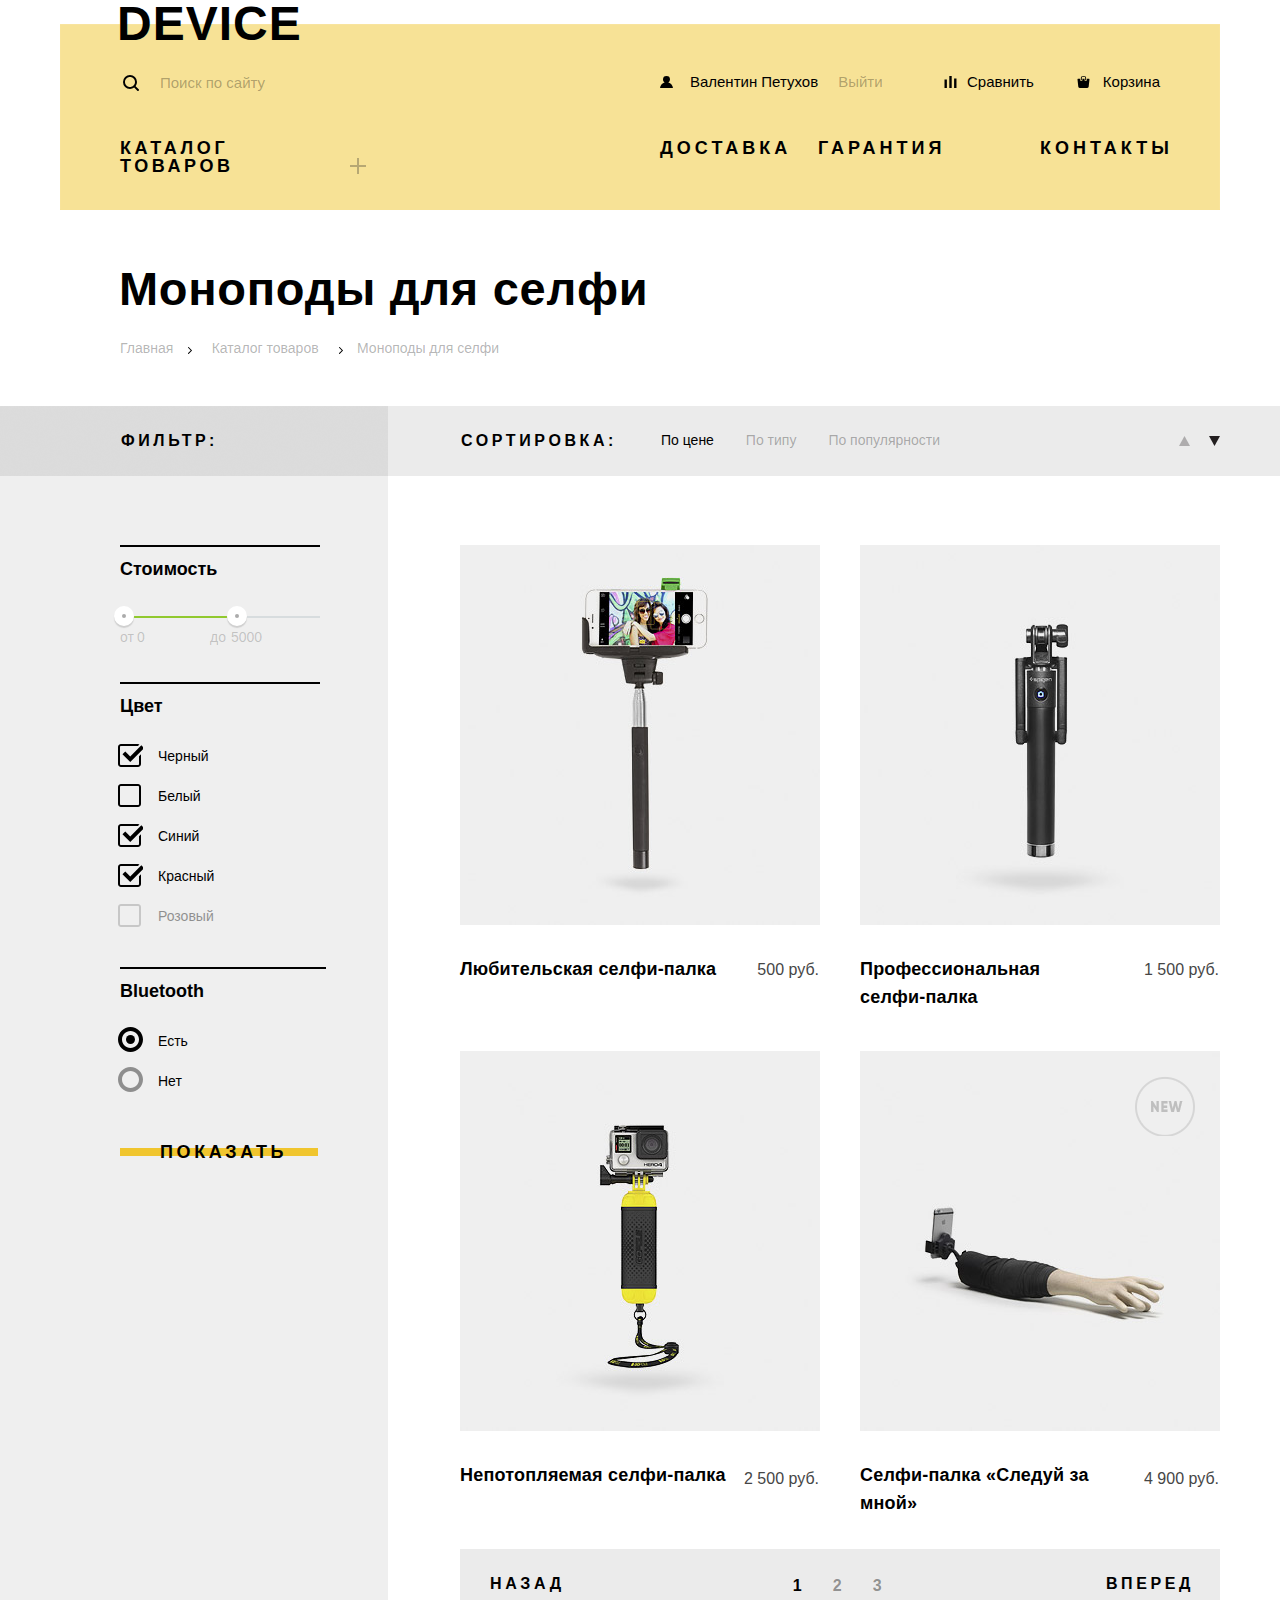
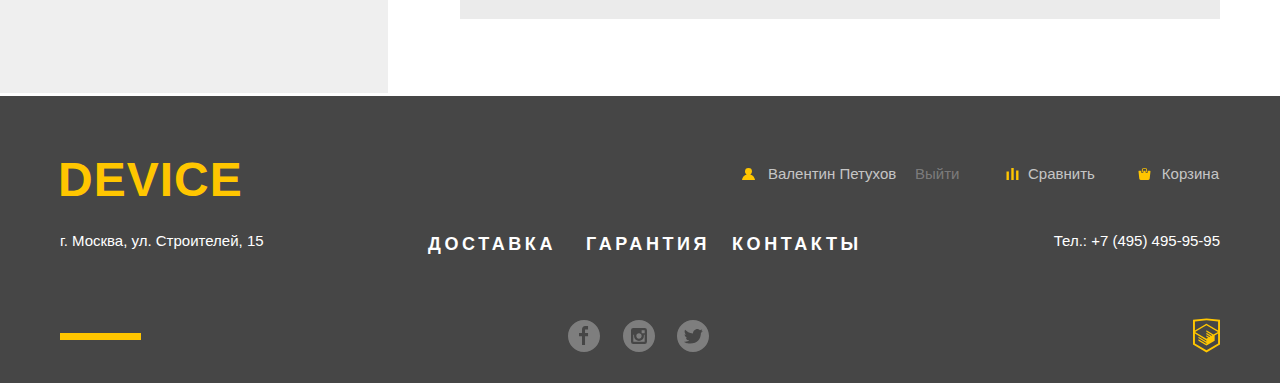
==== commit 9e70daa0: "min css, min js" ====
--- a/catalog.html
+++ b/catalog.html
@@ -4,7 +4,7 @@
     <meta charset="utf-8">
     <title>Страница каталога Device</title>
     <link href="css/normalize.css" rel="stylesheet">
-    <link href="css/style.css" rel="stylesheet">
+    <link href="css/style.min.css" rel="stylesheet">
   </head>
   <body>
     <header class="catalog-header">
@@ -22,16 +22,16 @@
                 <div class="sub-menu">
                   <div class="drop">
                     <ul class="one">
-                      <li><a href="catalog.html">Виртуальная реальность</a></li>
-                      <li><a href="catalog.html">Моноподы для селфи</a></li>
-                      <li><a href="catalog.html">Экшн-камеры</a></li>
+                      <li><a href="catalog.html" class="one-link">Виртуальная реальность</a></li>
+                      <li><a href="catalog.html" class="one-link">Моноподы для селфи</a></li>
+                      <li><a href="catalog.html" class="one-link">Экшн-камеры</a></li>
                     </ul>
                     <ul class="two">
-                      <li><a href="catalog.html">Фитнес-браслеты</a></li>
-                      <li><a href="catalog.html">Умные часы</a></li>
+                      <li><a href="catalog.html" class="two-link">Фитнес-браслеты</a></li>
+                      <li><a href="catalog.html" class="two-link">Умные часы</a></li>
                     </ul>
                     <ul class="three">
-                      <li><a href="catalog.html">Квадрокоптеры</a></li>
+                      <li><a href="catalog.html" class="three-link">Квадрокоптеры</a></li>
                     </ul>
                   </div>
                 </div>
@@ -144,7 +144,7 @@
                 <span class="mask-compare">Добавить к сравнению</span>
               </div>
             </article>
-            <article class="catalog-item item-4">
+            <article class="catalog-item item-4 new">
               <img src="img/item-4.jpg" width="360" height="380" alt="Селфи-палка «Следуй за мной»">
               <h2  class="item-desc follow-me"><a href="#">Селфи-палка «Следуй за мной»</a></h2>
               <span class="">4 900 руб.</span>
@@ -170,8 +170,8 @@
           <h2 class="visually-hidden">Навигация</h2>
           <ul class="navigation-list">
             <li class="navigation-item"><a href="index.html" class="main-logo footer">device</a></li>
-            <li class="navigation-item"><a href="#" class="navigation-footer user">Валентин Петухов</a></li>
-            <li class="navigation-item"><a href="#" class="navigation-footer enter">Выйти</a></li>
+            <li class="navigation-item"><a href="#" class="navigation-footer enter logged">Валентин Петухов</a></li>
+            <li class="navigation-item"><a href="#" class="navigation-footer out">Выйти</a></li>
             <li class="navigation-item"><a href="#" class="navigation-footer compare">Сравнить</a></li>
             <li class="navigation-item"><a href="#" class="navigation-footer cart">Корзина</a></li>
           </ul>
@@ -183,7 +183,7 @@
             <li class="services-item"><a href="#" class="services-link del">Доставка</a></li>
             <li class="services-item"><a href="#" class="services-link warr">Гарантия</a></li>
             <li class="services-item"><a href="#" class="services-link cont">Контакты</a></li>
-            <li>Тел.: +7 (495) 495-95-95</li>
+            <li class="phone">Тел.: +7 (495) 495-95-95</li>
           </ul>
         </section>
         <section class="footer-social">
@@ -192,27 +192,21 @@
             <li class="strip"></li>
             <li>
               <a href="#" class="social fb">
-                <svg xmlns="http://www.w3.org/2000/svg" width="32" height="32" viewBox="0 0 32 32"><path fill="#FFF" d="M16 0C7.164 0 0 7.163 0 16s7.164 16 16 16c8.837 0 16-7.164 16-16S24.837 0 16 0zm4.062 9.455h-3.021v3.444h3.021v3.445h-3.021v8.61H14.02v-8.61H11v-3.445h3.021V9.455c0-1.902 1.353-3.445 3.021-3.445h3.021v3.445z"/>
-                </svg><span class="visually-hidden">Фейсбук</span>
+                <span class="visually-hidden">Фейсбук</span>
               </a>
             </li>
             <li>
               <a href="#" class="social inst">
-                <svg xmlns="http://www.w3.org/2000/svg" width="32" height="32" viewBox="0 0 32 32"><g fill="#FFF"><path d="M20.916 16a4.938 4.938 0 1 1-9.877 0c0-.394.051-.773.138-1.14h-.897v6.838h11.396V14.86h-.897c.086.367.137.746.137 1.14z"/><path d="M15.978 18.659c1.466 0 2.659-1.193 2.659-2.659s-1.193-2.659-2.659-2.659c-1.466 0-2.659 1.193-2.659 2.659s1.192 2.659 2.659 2.659zM18.637 10.302h3.039v3.039h-3.039z"/><path d="M16 0C7.164 0 0 7.164 0 16c0 8.837 7.164 16 16 16 8.837 0 16-7.163 16-16 0-8.836-7.163-16-16-16zm7.955 21.698a2.285 2.285 0 0 1-2.279 2.279H10.279A2.285 2.285 0 0 1 8 21.698V10.302a2.286 2.286 0 0 1 2.279-2.279h11.396a2.286 2.286 0 0 1 2.279 2.279v11.396z"/></g>
-                </svg><span class="visually-hidden">Инстаграм</span>
+                <span class="visually-hidden">Инстаграм</span>
               </a>
             </li>
             <li>
               <a href="#" class="social tw">
-                <svg xmlns="http://www.w3.org/2000/svg" width="32" height="32" viewBox="0 0 32 32"><path fill="#FFF" d="M16 0C7.164 0 0 7.164 0 16c0 8.837 7.164 16 16 16 8.837 0 16-7.163 16-16 0-8.836-7.163-16-16-16zm7.944 12.809c-.251 6.516-3.463 10.832-10.992 10.702h-.486c-.447 0-4.543-.443-5.344-1.823 2.479.19 4.247-.406 5.12-1.136-1.048-.289-2.923-.461-3.251-2.848.384.104.618.221 1.299.113-1.307-.824-2.758-1.519-2.679-3.643.311.317 1.164.518 1.46.457-.768-.233-2.149-3.244-.974-4.781 1.984 1.79 4.075 3.482 7.804 3.643.227-2.214 1.24-3.699 3.168-4.325 1.84-.479 3.255.26 3.901 1.138.737-.224 1.453-.466 2.193-.685-.004.833-.569 1.463-.935 1.709.747.165 1.423-.475 1.423-.475-.184.963-1.094 1.725-1.707 1.954z"/>
-                </svg><span class="visually-hidden">Твиттер</span>
+                <span class="visually-hidden">Твиттер</span>
               </a>
             </li>
             <li>
               <a href="https://htmlacademy.ru/" class="html-academy">
-                <svg xmlns="http://www.w3.org/2000/svg" width="26.943" height="34.09" viewBox="0 0 26.943 34.09">
-                  <path fill="#FFC600" d="M13.62.017L13.472 0 0 1.412v24.661l13.473 8.017 13.43-7.99.042-.025V1.412L13.62.017zm11.399 12.11L13.495 5.334l-.001-.104-.087.05-.088-.056v.109L1.925 12.118V3.147l11.548-1.212L25.02 3.147v8.98zm-11.614-5.34L24.923 13.5l-4.479 2.64-7.093-4.221-.014 1.415 5.904 3.513-.86.507-5.03-2.992-.014 1.415 3.827 2.275-.782.523-3.031-1.787-.014 1.413 1.853 1.091-1.8 1.081-11.356-6.751 11.371-6.835zm-11.48 8.34l11.411 6.791.016 1.044-7.942-4.728-.015 1.416 7.979 4.795.018 1.076-7.973-4.74-.013 1.414 8.021 4.822.046.025 8.143-4.872-.011-5.177 3.415-2.036v10.021L13.472 31.85 1.925 24.979v-9.852z"/>
-                </svg>
               </a>
             </li>
           </ul>
--- a/css/style.min.css
+++ b/css/style.min.css
@@ -0,0 +1 @@
+.find-out-more,html{-webkit-box-sizing:border-box}body,fieldset,h1,h2,h3,input,p,ul{margin:0;padding:0}.main-logo,.searching-form:focus~.form-search{display:block}.find-out-more,.more-info,.write-to-us{vertical-align:middle;overflow:hidden;text-align:center}.filters,.form-item,.slider-button{-webkit-box-orient:vertical}html{box-sizing:border-box;overflow-x:hidden}*,::after,::before{-webkit-box-sizing:inherit;box-sizing:inherit}body{min-width:1200px;font-family:Gilroy,Helvetica,sans-serif;color:#000}.bottom,.contacts-desc,.first-part,.slide p,.stats td,.top,.user-link{font-family:"Open Sans",sans-serif}img{max-width:100%;height:auto;-webkit-box-sizing:content-box;box-sizing:content-box}a{text-decoration:none}li{list-style-type:none}@font-face{font-weight:800;font-family:"Open Sans";font-style:normal;src:url(fonts/gilroyextrabold.woff2) format("woff2"),url(fonts/gilroyextrabold.woff) format("woff")}@font-face{font-weight:300;font-family:"Open Sans";font-style:normal;src:url(fonts/gilroylight.woff2) format("woff2"),url(fonts/gilroylight.woff) format("woff")}@font-face{font-weight:300;font-family:"Open Sans";font-style:normal;src:url(fonts/opensanslight.woff2) format("woff2"),url(fonts/opensanslight.woff) format("woff")}@font-face{font-weight:400;font-family:"Open Sans";font-style:normal;src:url(fonts/opensans.woff2) format("woff2"),url(fonts/opensans.woff) format("woff")}.container{width:1200px;margin:0 auto;padding:0 20px}.visually-hidden{position:absolute;width:1px;height:1px;margin:-1px;border:0;padding:0;clip:rect(0 0 0 0);overflow:hidden}.main-logo,.stats{margin-left:-3px}.main-logo{font-weight:800;font-size:48px;line-height:48px;text-transform:uppercase;letter-spacing:1px;margin-bottom:12px}.catalog-header .main-logo{color:rgba(0,0,0,1);cursor:pointer;display:block;width:170px}.catalog-header .main-logo:hover{color:rgba(0,0,0,.6);cursor:pointer}.catalog-header .main-logo:active{color:rgba(0,0,0,.3);cursor:pointer}.searching-form{border:none;border-bottom:2px solid transparent;padding-left:40px;background-color:#f7e296;outline:0;width:100%;padding-right:10px}.searching-form::-webkit-input-placeholder{font-family:"Open Sans",sans-serif;font-weight:300;font-size:15px;line-height:36px;color:rgba(0,0,0,.3)}.searching-form:-ms-input-placeholder{font-family:"Open Sans",sans-serif;font-weight:300;font-size:15px;line-height:36px;color:rgba(0,0,0,.3)}.searching-form::-ms-input-placeholder{font-family:"Open Sans",sans-serif;font-weight:300;font-size:15px;line-height:36px;color:rgba(0,0,0,.3)}.searching-form::placeholder{font-family:"Open Sans",sans-serif;font-weight:300;font-size:15px;line-height:36px;color:rgba(0,0,0,.3)}.searching-form:hover::-webkit-input-placeholder{color:rgba(0,0,0,.6)}.searching-form:hover:-ms-input-placeholder{color:rgba(0,0,0,.6)}.searching-form:hover::-ms-input-placeholder{color:rgba(0,0,0,.6)}.searching-form:hover::placeholder{color:rgba(0,0,0,.6)}.searching-form:focus::-webkit-input-placeholder{color:#000}.searching-form:focus:-ms-input-placeholder{color:#000}.searching-form:focus::-ms-input-placeholder{color:#000}.searching-form:focus::placeholder{color:#000}.searching-form:focus{-webkit-transition:.2s linear;-o-transition:.2s linear;transition:.2s linear;border-bottom:2px solid #000}.user-link{font-weight:300;font-size:15px;line-height:36px;color:#000;display:inline-block}.navigation-link{font-weight:800;font-size:18px;line-height:18px;text-transform:uppercase;color:#000;letter-spacing:4px}.navigation-link:hover{color:rgba(0,0,0,.6)}.navigation-link:active{color:rgba(0,0,0,.3)}.slide h2{font-weight:800;font-size:47px;line-height:56px;color:#000;width:401px;letter-spacing:.7px;margin-bottom:19px}.find-out-more,.more-info,.services-link,.write-to-us{text-transform:uppercase;letter-spacing:3.6px}.slide p{font-weight:300;font-size:15px;line-height:30px;color:#464646}.find-out-more{font-weight:800;font-size:18px;line-height:18px;color:#000;display:inline-block;margin-bottom:53px;box-sizing:border-box;position:relative;padding:11px 41px 11px 44px}.mask-link,.slider,.submit-button{-webkit-box-sizing:border-box}.find-out-more::after,.slider-controls-item::after{content:"";position:absolute;background-color:#f0c52e;left:0}.find-out-more::after{width:220px;height:8px;top:16px;z-index:-1;-webkit-transition:.3s;-o-transition:.3s;transition:.3s}.find-out-more:hover::after{-webkit-transform:scale(7);-ms-transform:scale(7);transform:scale(7);-webkit-transition:.3s;-o-transition:.3s;transition:.3s}.find-out-more:active{color:rgba(0,0,0,.3)}.stats th{font-weight:300;font-size:36px;line-height:36px;color:#000;padding-right:76px;padding-bottom:10px}.stats td{font-weight:300;font-size:13px;line-height:20px;color:#464646}.slider-controls-item::after{width:160px;height:7px;top:17px;z-index:-2;-webkit-transition:.3s;-o-transition:.3s;transition:.3s}.slider-controls-item:hover::after{-webkit-transform:scale(7);-ms-transform:scale(7);transform:scale(7);-webkit-transition:.3s;-o-transition:.3s;transition:.3s}.slider-controls-item:active::after{display:none}.slider-item h2{font-weight:800;font-size:47px;line-height:47px;color:#000;letter-spacing:1px;padding-left:1px;margin-bottom:31px;padding-top:30px}.first-part{font-weight:300;font-size:15px;line-height:30px;color:#464646}.about-us-title,.contacts-title{font-weight:800;font-size:47px;line-height:47px;color:#000}.contacts-title{margin-bottom:44px}.about-us-title{margin-bottom:43px}.bottom,.contacts-desc,.top{font-weight:300;font-size:15px;line-height:30px;color:#464646}.contacts-desc{margin-bottom:38px}.top{width:420px;margin-bottom:30px}.bottom{width:475px;margin-bottom:66px}.our-logistics{position:relative;padding-left:35px;margin-bottom:54px}.logistics-item::before,.logistics-item:last-child::before,.logistics-item:nth-child(2)::before{content:"";position:absolute;left:1px;width:8px;height:8px;background-image:url(../img/slider-button.png);background-repeat:no-repeat;display:inline-block}.logistics-item{font-weight:800;font-size:16px;line-height:40px;color:#000}.logistics-item::before{top:16px}.logistics-item:nth-child(2)::before{top:56px}.logistics-item:last-child::before{top:96px}.more-info,.write-to-us{display:inline-block;font-weight:800;font-size:18px;line-height:18px;color:#000;width:260px;position:relative;padding:11px 5px 11px 9px}.navigation-footer,.phone,.services-list li:first-child{font-family:"Open Sans",sans-serif;font-weight:300;font-size:15px}.more-info:active,.write-to-us:active{color:rgba(0,0,0,.3)}.more-info::before,.write-to-us::before{position:absolute;width:260px;background-color:#f0c52e;left:0;z-index:-1;content:"";height:7px}.more-info::before{top:17px;-webkit-transition:.3s;-o-transition:.3s;transition:.3s}.more-info:hover::before{-webkit-transform:scale(7);-ms-transform:scale(7);transform:scale(7);-webkit-transition:.3s;-o-transition:.3s;transition:.3s}.write-to-us::before{top:16px;-webkit-transition:.3s;-o-transition:.3s;transition:.3s}.write-to-us:hover::before{-webkit-transform:scale(7);-ms-transform:scale(7);transform:scale(7);-webkit-transition:.3s;-o-transition:.3s;transition:.3s}.footer{color:#ffc600}.footer:hover{opacity:.6}.footer:active,.navigation-item:active .navigation-footer{opacity:.3}.navigation-footer{line-height:36px;color:rgba(255,255,255,.7);display:block;width:100px}.navigation-item:hover .navigation-footer{color:rgba(255,255,255,1)}.navigation-item .navigation-footer:active{color:rgba(255,255,255,.3)}.main-footer{padding-top:59px;background-color:#464646;padding-bottom:63px}.phone,.services-list li:first-child{line-height:30px;color:#fff;width:208px}.services-link{display:block;font-weight:800;font-size:18px;line-height:18px;color:rgba(255,255,255,1);width:146px}.services-link:hover{color:rgba(255,255,255,.6)}.services-link:active{color:rgba(255,255,255,.3)}.main-nav{display:-webkit-box;display:-ms-flexbox;display:flex;-webkit-box-pack:justify;-ms-flex-pack:justify;justify-content:space-between;margin-left:60px;margin-right:60px;padding-bottom:52px}.slider{position:relative;box-sizing:border-box;margin-bottom:91px}.slider::after{content:"";position:absolute;width:100px;height:7px;background-color:#fff;top:39px;right:460px}.catalog-list:after,.searching-form-label::before{content:"";background-repeat:no-repeat;background-size:16px 16px;height:16px}.searching-form-label::before{position:absolute;background-image:url(../svg-device/search.svg);width:16px;top:75px;left:3px}.left-column{width:440px;position:relative}.right-column{position:relative;width:500px;margin-top:64px}.catalog-list:after{position:absolute;background-image:url(../svg-device/plus.svg);width:16px;bottom:1px;right:-16px;opacity:.3}.site-navigation,.user-navigation{display:-webkit-box;display:-ms-flexbox;display:flex;position:relative}.user-navigation{margin-bottom:39px}.user-navigation li{width:100px;padding-left:25px;text-align:right}.bas::after,.comp::before,.ent::before{background-repeat:no-repeat;background-size:13px 12px;width:13px;height:12px;bottom:12px;content:"";position:absolute}.user-navigation li:first-child{margin-right:176px;padding-right:30px}.user-list:hover .user-link{opacity:.6}.user-list .user-link:active,.user-list:active .user-link{opacity:.3}.user-navigation li:nth-child(2){margin-right:25px}.ent::before{background-image:url(../svg-device/user.svg);left:0}.bas::after{background-image:url(../svg-device/cart.svg);right:70px}.comp::before{background-image:url(../svg-device/compare.svg);right:203px}.bas:hover::after,.user-list:hover .bas::after,.user-list:hover .comp::before,.user-list:hover .ent::before{opacity:.6}.action-cameras:active::after,.bracelet:active::after,.clock:active::after,.monopod:active::after,.quadcopter:active::after,.user-list .bas:active::after,.user-list .comp:active::before,.user-list .ent:active::before,.user-list:active .bas::after,.user-list:active .comp::before,.user-list:active .ent::before,.vr:active::after{opacity:.3}.site-navigation li:last-child{margin-left:auto}.site-navigation li:first-child{margin-right:38px}.pagination li:first-child,.services-list li:first-child,.strip{margin-right:auto}.site-navigation li{width:120px}.slider-number{position:absolute;font-weight:800;font-size:180px;line-height:180px;color:#fff;top:-12px;right:48px}.right{width:560px}.slider-slide-1 .left{padding-left:90px;padding-top:2px}.slider-slide-2 .left{padding-left:115px;padding-top:15px}.slider-slide-3 .left{padding-left:30px;padding-top:67px}.slider-slide-3 h2{width:513px;z-index:0;position:relative}.slider-slide-1 p{width:485px}.slider-slide-2 p{width:450px;padding-bottom:0}.slider-slide-3 p{width:470px;padding-bottom:0}.slide p{margin-bottom:43px}.products-link{display:block;position:relative;font-weight:800;font-size:18px;line-height:24px;color:rgba(0,0,0,1);width:160px}.products-navigation,.services-catalog{display:-webkit-box;display:-ms-flexbox}.products-link::before{content:"";position:absolute;width:160px;height:160px;background-color:#f7e296;top:-193px;left:0;z-index:0}.action-cameras::after,.bracelet::after,.clock::after,.monopod::after,.quadcopter::after,.vr::after{position:absolute;background-position:0 0;z-index:1;content:"";background-repeat:no-repeat}.vr::after{background-image:url(../svg-device/popular-1.svg);width:97px;height:55px;background-size:97px 55px;top:-141px;left:31px}.monopod{padding-right:40px}.monopod::after{background-image:url(../svg-device/popular-2.svg);width:86px;height:117px;background-size:86px 117px;top:-152px;left:38px}.action-cameras::after{background-image:url(../svg-device/popular-3.svg);width:71px;height:87px;background-size:71px 87px;top:-155px;left:49px}.bracelet::after{background-image:url(../svg-device/popular-4.svg);width:107px;height:65px;background-size:107px 65px;top:-143px;left:28px}.clock::after{background-image:url(../svg-device/popular-5.svg);width:56px;height:98px;background-size:56px 98px;top:-161px;left:55px}.quadcopter::after{background-image:url(../svg-device/poppular-6.svg);width:132px;height:69px;background-size:132px 69px;top:-144px;left:13px}.cart:hover::after,.compare:hover::after{opacity:.6}.products-link:hover::before{background-color:#f0c52e}.products-link:active{color:rgba(0,0,0,.3)}.products-navigation{display:flex;-webkit-box-pack:justify;-ms-flex-pack:justify;justify-content:space-between}.products-navigation li:first-child svg{top:52px;right:32px}.products-navigation li:nth-child(2) svg{top:41px;right:36px}.products-navigation li:nth-child(3) svg{top:38px;right:40px}.products-navigation li:nth-child(4) svg{top:50px;right:25px}.products-navigation li:nth-child(5) svg{top:32px;right:49px}.products-navigation li:last-child svg{top:49px;right:15px}.products-list a{margin-bottom:36px}.services-catalog input{display:none}.services-catalog{display:flex;-webkit-box-pack:justify;-ms-flex-pack:justify;justify-content:space-between;position:relative}.brands,.slider-button{display:-webkit-box;display:-ms-flexbox}.slider-list{position:relative;width:760px}.slider-button{display:flex;width:280px;-webkit-box-direction:normal;-ms-flex-direction:column;flex-direction:column}.slider-button:after{content:"";position:absolute;left:277px;top:-44px;width:7px;height:319px;background-color:#000}.services{padding-top:89px}.first-part{width:455px}.main-content{background-image:url(../img/gray.png);background-repeat:no-repeat;background-position:center 422px;margin-bottom:82px;position:relative;padding-top:193px}.catalog-header,.main-header{background-repeat:no-repeat;background-position:center 24px;z-index:-999}.main-header{background-image:url(../img/yellow.png)}.catalog-header{background-image:url(../img/catalog-yellow.png);margin-bottom:40px}.catalog-header .main-nav{margin-bottom:38px}.services{margin-bottom:210px}.brands{display:flex;-webkit-box-pack:justify;-ms-flex-pack:justify;justify-content:space-between}.about-company{display:-webkit-box;display:-ms-flexbox;display:flex;-webkit-box-pack:justify;-ms-flex-pack:justify;justify-content:space-between;position:relative}.about-us{width:500px;padding-top:62px}.contacts{width:560px;padding-top:62px}.about-us::before,.contacts::before{content:"";position:absolute;top:9px;width:80px;height:7px;background-color:#000}.company-list{margin-bottom:84px}.about-us::before{left:0}.contacts::before{right:480px}.map-link{display:block;margin-bottom:65px}.navigation-list,.services-list{display:-webkit-box;display:-ms-flexbox}.navigation-list{display:flex;position:relative}.navigation-list li{padding:1px}.navigation-item a{display:inline-block}.navigation-list li:first-child{margin-right:auto;width:160px}.compare::after,.navigation-list .cart::after{position:absolute;background-repeat:no-repeat;background-size:13px 12px;width:13px;height:12px;top:13px;content:""}.navigation-list li:last-child{text-align:right}.enter{padding-left:5px}.compare::after{background-image:url(../svg-device/compare-yellow.svg);right:201px}.navigation-list .cart::after{background-image:url(../svg-device/cart-yellow.svg);right:69px}.cart:active::after{opacity:.3}.compare{padding-left:11px}.services-list{display:flex;-webkit-box-pack:justify;-ms-flex-pack:justify;justify-content:space-between;margin-bottom:62px}.filters,.social-list{display:-webkit-box;display:-ms-flexbox}.services-list li:last-child{margin-left:auto;text-align:right}.footer-navigation{margin-bottom:21px}.footer{margin-bottom:0}.services-item{padding-top:9px}.fb,.inst,.tw{padding-top:2px}.services-list li:nth-child(3){margin-left:2px}.del{padding-left:8px}.cont,.warr{padding-left:18px}.social-list{display:flex;-webkit-box-pack:justify;-ms-flex-pack:justify;justify-content:space-between;position:relative}.strip::after{content:"";position:absolute;background-color:#ffc600;width:81px;height:7px;top:15px;left:0}.social-list li:last-child{margin-left:auto}.social{display:block;width:52px}.social:link svg{opacity:.6}.social:hover svg{opacity:1}.social:active svg{opacity:.3}.fb{position:relative;padding-left:7px}.fb::after,.inst::after,.tw::after{position:absolute;background-size:32px 32px;width:32px;height:32px;top:2px;opacity:.3;content:"";background-repeat:no-repeat}.fb::after{background-image:url(../svg-device/fb.svg);left:6px}.inst::after{background-image:url(../svg-device/instagram.svg);left:9px}.tw::after{background-image:url(../svg-device/twitter.svg);left:11px}.html-academy,.inst,.tw{position:relative}.fb:hover::after,.inst:hover::after,.tw:hover::after{opacity:1}.fb:active::after,.inst:active::after,.tw:active::after{opacity:.1}.inst{padding-left:10px}.tw{padding-left:12px}.html-academy::after{content:"";position:absolute;background-image:url(../svg-device/logo-html.svg);background-repeat:no-repeat;background-position:0 0;background-size:27px 35px;width:27px;height:35px;top:0;right:0}.html-academy:hover::after{opacity:.6}.html-academy:active::after{opacity:.3}.filters{display:flex;-webkit-box-direction:normal;-ms-flex-direction:column;flex-direction:column;width:300px;padding-left:60px;padding-right:40px}.catalog,.price-catalog{display:-webkit-box;display:-ms-flexbox}.price-catalog{width:760px}.catalog{display:flex;-webkit-box-pack:justify;-ms-flex-pack:justify;justify-content:space-between}.sorting{width:100%}.price-catalog{display:flex;-ms-flex-flow:wrap;flex-flow:wrap;-webkit-box-pack:justify;-ms-flex-pack:justify;justify-content:space-between}.breadcrumbs,.filter-type,.pagination{-webkit-box-pack:justify}.catalog-title{font-weight:800;font-size:47px;line-height:47px;color:#000;letter-spacing:.7px;margin-bottom:18px;padding-left:59px}.breadcrumbs a,.filters-input,.max-price,.min-price{font-family:"Open Sans",sans-serif;font-weight:300;font-size:14px}.filter-title,.sorting span,.submit-button{letter-spacing:3.6px;text-transform:uppercase}.breadcrumbs a{line-height:36px;color:rgba(0,0,0,.3)}.breadcrumbs a:hover{color:rgba(0,0,0,.6)}.breadcrumbs a:active{color:rgba(0,0,0,.1)}.catalog-link,.main-page-link{position:relative}.catalog-link::after,.main-page-link::after{content:"";position:absolute;background-image:url(../svg-device/nav-arrow.svg);width:4px;height:7px;top:7px}.main-page-link::after{right:-19px}.catalog-link::after{right:-24px}.breadcrumbs{display:-webkit-box;display:-ms-flexbox;display:flex;-ms-flex-pack:justify;justify-content:space-between;width:439px;padding-left:60px}.filter-title{font-weight:800;font-size:16px;line-height:16px;color:#000;padding-left:1px;padding-top:27px;padding-bottom:27px;margin-bottom:69px}.circle,.filter-item,.square{border:none}.square label{position:relative;display:block;width:100%}.checkbox-input+label:after,.checkbox-input+label:before{content:"";top:8px;left:-40px;height:25px;width:25px;background-repeat:no-repeat;opacity:1;vertical-align:middle;position:absolute;cursor:pointer}.checkbox-input+label:before{display:inline-block;background-image:url(../svg-device/checkbox-off.svg)}.checkbox-input+label:after{display:none;background-image:url(../svg-device/checkbox-on.svg)}.circle legend,.filter-item legend,.square legend{font-size:18px;line-height:18px;color:#000;border-top:2px solid #000;width:100%;padding-top:13px;font-weight:800}.checkbox-input:checked+label::after{display:block}.checkbox-input:checked+label:hover::after{opacity:.6}.checkbox-input:checked+label:active::after{opacity:1}.checkbox-input:checked+label::before{display:none}.price-controls,.sorting{display:-webkit-box;display:-ms-flexbox}.checkbox-input+label:hover::before{opacity:.6}.checkbox-input+label:active::before{opacity:1}.checkbox-input:disabled+label,.checkbox-input:disabled+label::after,.checkbox-input:disabled+label::before{opacity:.4}.filter-item{margin-bottom:37px}.filter-item legend{margin-bottom:38px}.circle legend,.square legend{margin-bottom:21px}.range-controls .scale{height:2px;background:#d7dcde}.range-controls .bar{width:70%;height:2px;background:#91c92f}.range-controls .toggle{position:absolute;top:31px;left:0;width:4px;height:4px;background-color:#ababab;padding:0;border:8px solid #fff;border-radius:50%;-webkit-box-shadow:0 2px 1px 0 #cfcfcf;box-shadow:0 2px 1px 0 #cfcfcf;cursor:pointer}.max-price input,.min-price input,.submit-button{background-color:transparent}.range-controls .toggle-min{left:-6px;top:-10px;width:20px;height:20px}.range-controls .toggle-max:active,.range-controls .toggle-min:active{-webkit-transform:scale(1.2);-ms-transform:scale(1.2);transform:scale(1.2)}.range-controls .toggle-max{left:107px;top:-10px;width:20px;height:20px}.range-controls{position:relative;margin-bottom:11px}.filters-input{border:none;width:50%}.min-price input{padding-left:3px}.max-price input{padding-left:5px}.price-controls{display:flex}.price-controls .min-price{width:45%}.price-controls .max-price{width:55%}.price-controls label{display:inline-block}.circle input[type=radio],.square input{display:none}.filters-input,.max-price,.min-price{line-height:14px;color:rgba(0,0,0,.2)}.checkbox,.circle label{font-family:"Open Sans",sans-serif;font-weight:300;font-size:14px;line-height:40px;color:#000;margin-left:38px}.square{margin-bottom:31px}.circle label{position:relative;display:block;width:100%}.radio-input+label:after,.radio-input+label:before{position:absolute;top:6px;left:-40px;height:25px;width:25px;background-repeat:no-repeat;opacity:1;content:"";vertical-align:middle;cursor:pointer}.radio-input+label:before{display:inline-block;background-image:url(../svg-device/radio-off.svg)}.radio-input+label:after{display:none;background-image:url(../svg-device/radio-on.svg)}.radio-input:checked+label::after{display:block}.radio-input:checked+label:hover::after{opacity:.6}.radio-input:checked+label:active::after{opacity:1}.radio-input:checked+label::before{display:none}.radio-input+label:hover::before{opacity:.6}.radio-input+label:active::before{opacity:1}.radio-input:disabled+label::after,.radio-input:disabled+label::before{opacity:.4}.submit-button{font-family:Gilroy,"Open Sans",sans-serif;font-weight:800;font-size:18px;line-height:18px;color:rgba(0,0,0,1);display:inline-block;text-align:center;vertical-align:middle;box-sizing:border-box;border:none;outline:0;margin-top:31px;position:relative;z-index:0;overflow:hidden;padding:11px 39px 11px 40px}.submit-button::after{content:"";position:absolute;width:200px;height:8px;background-color:#f0c52e;top:16px;left:-2px;z-index:-1;-webkit-transition:.3s;-o-transition:.3s;transition:.3s}.submit-button:hover::after{-webkit-transform:scale(7);-ms-transform:scale(7);transform:scale(7);-webkit-transition:.3s;-o-transition:.3s;transition:.3s}.submit-button:hover:active{color:rgba(0,0,0,.3)}.sorting span{width:201px;font-weight:800;font-size:16px;line-height:16px;color:#000;padding-left:1px;padding-top:27px;padding-bottom:27px;display:block}.popularity,.price,.type{font-size:14px;line-height:14px;font-family:"Open Sans",sans-serif}.sorting{display:flex;position:relative;margin-bottom:69px}.filter-type{padding-top:25px;display:-webkit-box;display:-ms-flexbox;display:flex;-ms-flex-pack:justify;justify-content:space-between;width:343px}.arrow-asc,.arrow-des{position:absolute;background-repeat:no-repeat;top:30px;width:12px;height:12px}.popularity,.type{font-weight:300;color:rgba(0,0,0,.3)}.popularity:hover,.type:hover{color:rgba(0,0,0,.6)}.popularity:active,.price,.type:active{color:rgba(0,0,0,1)}.price{font-weight:400}.price:hover{color:rgba(0,0,0,.6)}.arrow-des{background-image:url(../svg-device/icon-down-dir.svg);right:-1px}.arrow-des:hover{opacity:.6}.arrow-asc{background-image:url(../svg-device/icon-up-dir.svg);right:29px;opacity:.3}.arrow-asc:hover{opacity:.6}.arrow-asc:active{opacity:1}.item-desc a{font-weight:800;font-size:18px;line-height:21px;color:#000;letter-spacing:.2px}.catalog-item img{margin-bottom:24px}.catalog-item{position:relative}.catalog-item:hover img{opacity:.7}.catalog-item:hover .mask{display:block}.mask{display:none;position:absolute;width:202px;height:80px;top:170px;left:79px}.mask .mask-compare{position:absolute;font-family:"Open Sans",sans-serif;font-weight:300;font-size:13px;line-height:36px;color:rgba(0,0,0,.5);top:46px;left:32px;cursor:pointer}.mask .mask-compare:hover{color:rgba(0,0,0,1)}.mask .mask-compare:active{color:rgba(0,0,0,.2)}.mask-link{font-family:Gilroy,"Open Sans",sans-serif;font-weight:800;font-size:18px;line-height:18px;text-transform:uppercase;width:100%;color:rgba(0,0,0,1);display:inline-block;text-align:center;vertical-align:middle;letter-spacing:3.6px;box-sizing:border-box;background-color:transparent;position:relative;z-index:0;overflow:hidden;cursor:pointer;padding:11px 10px}.form-item input,.form-search,.one .one-link,.three-link,.two-link{font-family:"Open Sans",sans-serif}.mask-link::after{content:"";position:absolute;width:200px;height:8px;background-color:#f0c52e;top:16px;left:1px;z-index:-1;-webkit-transition:.3s;-o-transition:.3s;transition:.3s}.map-close,.mask-link:hover::after{-webkit-transition:.3s;-o-transition:.3s}.mask-link:hover::after{-webkit-transform:scale(7);-ms-transform:scale(7);transform:scale(7);transition:.3s}.mask-link:active{color:rgba(0,0,0,.4)}.item-1 span,.item-2 span,.item-3 span,.item-4 span{font-weight:300;color:#464646;position:absolute;right:1px;font-size:16px;line-height:16px}.item-1 span{bottom:3px}.item-1{margin-bottom:70px}.professional{width:180px}.item-2 span{bottom:73px}.follow-me{width:230px}.item-3 span{bottom:62px}.item-4 span{bottom:28px}.item-4{margin-bottom:34px}.new{content:"new"}.button::before,.new::after,.user::after{content:""}.pagination{width:100%;display:-webkit-box;display:-ms-flexbox;display:flex;-ms-flex-pack:justify;justify-content:space-between;background-color:#ebebeb;margin-bottom:77px}.pagination-item{display:block;font-weight:800;font-size:16px;line-height:16px;color:rgba(0,0,0,1);text-transform:uppercase;cursor:pointer}.pagination-page{color:rgba(0,0,0,.4)}.pagination-page:hover{color:rgba(0,0,0,.6)}.pagination-current,.pagination-page:active{color:rgba(0,0,0,1)}.pagination-back:active,.pagination-next:active{color:rgba(0,0,0,.3)}.pagination-back,.pagination-next{display:block;letter-spacing:3.6px;background-color:#ebebeb;padding:27px 26px 27px 30px}.pagination-back:active,.pagination-back:hover,.pagination-next:active,.pagination-next:hover{background-color:#d9d9d9}.pagination li:last-child{margin-left:auto}.pagination li:nth-child(2),.pagination li:nth-child(3),.pagination li:nth-child(4){padding-top:29px;padding-bottom:20px;padding-left:8px;width:40px;vertical-align:middle}.pagination li:nth-child(2) a,.pagination li:nth-child(3) a,.pagination li:nth-child(4) a{text-align:center}.form-search{font-weight:300;font-size:15px;line-height:36px;color:rgba(0,0,0);background-color:transparent;border:2px solid #000;outline:0;cursor:pointer;-webkit-box-sizing:border-box;box-sizing:border-box;padding:4px 18px;display:none}.form-search:hover{-webkit-transition:all .15s linear;-o-transition:all .15s linear;transition:all .15s linear;background-color:#000;color:#fff}.form-search:active{background-color:#000;color:rgba(255,255,255,.3)}.header-form{display:-webkit-box;display:-ms-flexbox;display:flex;-webkit-box-pack:justify;-ms-flex-pack:justify;justify-content:space-between;margin-bottom:31px;height:48px}.dji,.go-pro,.go-pro:hover,.sp-gadgets,.vive,.vive:hover{display:block}.dji,.dji:hover,.go-pro,.go-pro:hover,.sp-gadgets,.sp-gadgets:hover,.vive,.vive:hover{background-size:260px 100px;width:260px;height:100px;background-repeat:no-repeat;cursor:pointer}.dji{background-image:url(../img/logo-1.png)}.dji:hover{background-image:url(../img/dji-col.png)}.sp-gadgets{background-image:url(../img/logo-2.png)}.sp-gadgets:hover{background-image:url(../img/sp-col.png);display:block}.go-pro{background-image:url(../img/logo-3.png)}.go-pro:hover{background-image:url(../img/go-col.png)}.vive{background-image:url(../img/logo-4.png)}.vive:hover{background-image:url(../img/vive-col.png)}.stats .long{padding-right:59px}.slider input{display:none}.slides .slider-controler{display:inline-block;width:12px;height:12px;margin-right:21px;vertical-align:top;background-color:transparent;border:1px solid #000;border-radius:50%;cursor:pointer;top:50%;position:relative;z-index:1}.button,.slider-controls-item{vertical-align:middle;overflow:hidden}.slides{position:absolute;top:329px;right:62px;z-index:1;font-size:0}.catalog-list,.slider-controls-item{font-size:18px;line-height:18px;text-transform:uppercase}.slide{position:relative;display:none;padding-top:81px;padding-left:600px;padding-bottom:20px}#hit-1:checked~.slides .slider-controler-1::after,#hit-2:checked~.slides .slider-controler-2::after,#hit-3:checked~.slides .slider-controler-3::after{content:"";position:absolute;-webkit-transform:translate(-50%,-50%);-ms-transform:translate(-50%,-50%);transform:translate(-50%,-50%);left:50%;top:50%;width:6px;height:6px;background-color:transparent;border:1px solid #000;border-radius:50%}#hit-1:checked~.slider-slides .slider-slide-1{background-image:url(../img/slider-1.png);background-repeat:no-repeat;background-position:90px 2px}#hit-2:checked~.slider-slides .slider-slide-2{background-image:url(../img/slider-2.png);background-repeat:no-repeat;background-position:116px 14px}#hit-3:checked~.slider-slides .slider-slide-3{background-image:url(../img/slider-3.png);background-repeat:no-repeat;background-position:31px 67px}#hit-1:checked~.slider-slides .slider-slide-1,#hit-2:checked~.slider-slides .slider-slide-2,#hit-3:checked~.slider-slides .slider-slide-3{display:block}#product-1:checked~.slider-button .slider-controls-item--1::after,#product-2:checked~.slider-button .slider-controls-item--2::after,#product-3:checked~.slider-button .slider-controls-item--3::after,.slider-item{display:none}.slider-item p{padding-bottom:15px}.slider-item-2 p{width:426px}#product-1:checked~.slider-list .slider-item-1,#product-2:checked~.slider-list .slider-item-2,#product-3:checked~.slider-list .slider-item-3{display:block}#product-1:checked~.slider-list .slider-item-1{background:url(../svg-device/delivery.svg) 558px 41px no-repeat}#product-1:checked~.slider-button .slider-controls-item--1,#product-2:checked~.slider-button .slider-controls-item--2,#product-3:checked~.slider-button .slider-controls-item--3{width:100%;background-color:#000;color:#f7e184;text-align:left;padding-bottom:11px;padding-top:11px;z-index:0;position:relative}#product-2:checked~.slider-list .slider-item-2{background-image:url(../svg-device/warranty.svg);background-repeat:no-repeat;background-position:543px 17px}#product-3:checked~.slider-list .slider-item-3{background-image:url(../svg-device/credit.svg);background-repeat:no-repeat;background-position:534px 17px}#product-1:checked~.slider-button .slider-controls-item--1{-webkit-transition:.15s;-o-transition:.15s;transition:.15s;padding-left:19px}#product-2:checked~.slider-button .slider-controls-item--2{-webkit-transition:.15s;-o-transition:.15s;transition:.15s;padding-left:28px}#product-3:checked~.slider-button .slider-controls-item--3{-webkit-transition:.15s;-o-transition:.15s;transition:.15s;padding-left:42px}.slider-button{padding-top:36px}.slider-controls-item{font-weight:800;color:#000;display:inline-block;width:160px;text-align:center;letter-spacing:4px;margin-bottom:24px;position:relative;z-index:0;-webkit-transition:width .15s;-o-transition:width .15s;transition:width .15s;cursor:pointer;padding:11px 5px 11px 9px}.slider-item-3 p{width:416px}.map{border-radius:2px}.catalog-list{position:relative;font-weight:800;letter-spacing:3.6px;width:230px}.catalog-list:hover{color:rgba(0,0,0,.6)}.main-menu:hover .sub-menu{display:block}.catalog-list:active{color:rgba(0,0,0,.3)}.main-menu{width:220px}.sub-menu{position:absolute;display:none;padding-top:24px}.one .one-link,.three-link,.two-link{font-weight:300;font-size:15px;line-height:36px;color:rgba(0,0,0,1);text-transform:none;letter-spacing:normal;cursor:pointer}.one a:hover,.three a:hover,.two a:hover{color:rgba(0,0,0,.6)}.one a:active,.three a:active,.two a:active{color:rgba(0,0,0,.3)}.one{width:240px}.two{width:200px}.drop{display:-webkit-box;display:-ms-flexbox;display:flex;width:1160px;background-color:#f7e296;z-index:2;position:relative;padding-bottom:34px;right:60px;padding-left:61px}.main-popup,.popup{width:960px;position:fixed;border-radius:3px;top:50%;left:50%}.popup{display:none;height:560px;-webkit-box-shadow:0 10px 30px .5px #000;box-shadow:0 10px 30px .5px #000;-webkit-transform:translate(-50%,-50%);-ms-transform:translate(-50%,-50%);transform:translate(-50%,-50%);z-index:3}.map-popup{display:block;width:960px;height:560px}.modal-show{display:block;-webkit-animation-name:incoming;animation-name:incoming;-webkit-animation-duration:.4s;animation-duration:.4s;-webkit-animation-timing-function:ease-out;animation-timing-function:ease-out}.error,.show:not(.animation-finished){-webkit-animation-timing-function:ease-out}.main-popup{display:none;background-color:#fff;-webkit-box-shadow:0 10px 30px .5px #000;box-shadow:0 10px 30px .5px #000;-webkit-transform:translate(-50%,-50%);-ms-transform:translate(-50%,-50%);transform:translate(-50%,-50%);z-index:3;padding:97px 100px 75px}.map-close,.modal-close{position:absolute;background-image:url(../svg-device/modal-close.svg);background-size:55px 55px;background-repeat:no-repeat;width:55px;height:55px;z-index:3;top:23px;right:22px;background-color:#fff;outline:0;cursor:pointer}.show{display:block}.show:not(.animation-finished){-webkit-animation-name:incoming;animation-name:incoming;-webkit-animation-duration:.4s;animation-duration:.4s;animation-timing-function:ease-out}.map-close{opacity:.5;transition:.3s;border-radius:50%;border:none}.map-close:hover,.modal-close{-webkit-transition:.3s;-o-transition:.3s}.map-close:hover{opacity:1;-webkit-transform:rotate(45deg);-ms-transform:rotate(45deg);transform:rotate(45deg);transition:.3s}.map-close:active{opacity:.3}.modal-close{opacity:.5;border-radius:50%;border:none;transition:.3s}.button::before,.modal-close:hover{-webkit-transition:.3s;-o-transition:.3s}.modal-close:hover{opacity:1;-webkit-transform:rotate(45deg);-ms-transform:rotate(45deg);transform:rotate(45deg);transition:.3s}.modal-close:active{opacity:.3}.form-item input{width:360px;height:50px;outline:0;padding:10px 17px 12px;border:3px solid transparent;border-radius:2px;font-weight:400;font-size:14px;line-height:18px;background-color:#f2f2f2;color:rgba(0,0,0,.5)}.catalog-main{background:url(../img/super-layer.png) center top no-repeat}.form-item input[type=text]{margin-bottom:36px}.form-item textarea{margin-bottom:42px}.form-item input:hover{background-color:#ebebeb}.form-item input:focus{border:3px solid #f7e296;background-color:#fff;color:rgba(0,0,0,1)}.form-item input::-webkit-input-placeholder{color:rgba(0,0,0,.4)}.form-item input:-ms-input-placeholder{color:rgba(0,0,0,.4)}.form-item input::-ms-input-placeholder{color:rgba(0,0,0,.4)}.form-item input::placeholder{color:rgba(0,0,0,.4)}.form-item input:focus::-webkit-input-placeholder{color:rgba(0,0,0,1)}.form-item input:focus:-ms-input-placeholder{color:rgba(0,0,0,1)}.form-item input:focus::-ms-input-placeholder{color:rgba(0,0,0,1)}.form-item input:focus::placeholder{color:rgba(0,0,0,1)}.form-item textarea:hover{background-color:#ebebeb}.form-item textarea:focus{background-color:#fff;border:3px solid #f7e296}.form-item textarea::-webkit-input-placeholder{color:rgba(0,0,0,.4)}.form-item textarea:-ms-input-placeholder{color:rgba(0,0,0,.4)}.form-item textarea::-ms-input-placeholder{color:rgba(0,0,0,.4)}.form-item textarea::placeholder{color:rgba(0,0,0,.4)}.form-item{display:-webkit-box;display:-ms-flexbox;display:flex;-webkit-box-direction:normal;-ms-flex-direction:column;flex-direction:column;margin-bottom:1px}.form-item textarea:focus::-webkit-input-placeholder{color:rgba(0,0,0,1)}.form-item textarea:focus:-ms-input-placeholder{color:rgba(0,0,0,1)}.form-item textarea:focus::-ms-input-placeholder{color:rgba(0,0,0,1)}.form-item textarea:focus::placeholder{color:rgba(0,0,0,1)}.form-item label{font-family:Gilroy,Helvetica,sans-serif;font-weight:800;font-size:18px;line-height:18px;padding-bottom:10px}.form-item textarea{width:760px;min-height:155px;padding:10px 17px;border:3px solid transparent;background-color:#f2f2f2;font-family:"Open Sans",sans-serif;font-weight:400;font-size:14px;line-height:18px;outline:0}.button{font-family:Gilroy,Helvetica,sans-serif;font-weight:800;font-size:18px;line-height:18px;text-transform:uppercase;background-color:#fff;color:#000;letter-spacing:4px;border:none;outline:0;cursor:pointer;display:inline-block;position:relative;z-index:2;padding:11px 31px 11px 34px}.button:active,.navigation-catalog .current{color:rgba(0,0,0,.3)}.button::before{position:absolute;width:200px;height:7px;background-color:#f0c52e;top:16px;right:0;transition:.3s;z-index:-1}.button:hover::before{-webkit-transform:scale(7);-ms-transform:scale(7);transform:scale(7);-webkit-transition:.3s;-o-transition:.3s;transition:.3s}.error{-webkit-animation-name:shake;animation-name:shake;-webkit-animation-duration:.2s;animation-duration:.2s;animation-timing-function:ease-out}.error .name{background-color:#f6dada}.navigation-catalog li:first-child{width:160px;padding-right:0;padding-left:0;margin-right:20px}.navigation-catalog li:nth-child(2){padding-left:0;text-align:left}.navigation-catalog li:nth-child(3){padding-left:5px;text-align:left}.navigation-catalog .current:hover{color:rgba(0,0,0,.6)}.flex-form{display:-webkit-box;display:-ms-flexbox;display:flex;-webkit-box-pack:justify;-ms-flex-pack:justify;justify-content:space-between;-ms-flex-wrap:wrap;flex-wrap:wrap;margin-bottom:3px}.user{position:relative;width:144px}.user::after{position:absolute;background-image:url(../svg-device/user-yellow.svg);background-repeat:no-repeat;background-size:13px 12px;width:13px;height:12px;top:12px;right:158px}.new{position:relative}.new::after{position:absolute;width:60px;height:60px;background-image:url(../img/NEW.png);top:25px;right:25px}.enter::before,.logged::before{content:"";background-image:url(../svg-device/user-yellow.svg);background-repeat:no-repeat;background-size:13px 12px;height:12px;top:12px}.enter{position:relative;color:rgba(255,255,255,.7)}.enter::before{position:absolute;width:13px;right:108px}.cart:hover::before,.compare:hover::after,.enter:hover::before{opacity:.6}.cart:active::after,.compare:active::after,.enter:active::before{opacity:.3}.logged{position:relative;width:150px}.out{color:rgba(255,255,255,.3)}.logged::before{position:absolute;width:13px;right:158px}@-webkit-keyframes shake{0%,100%{-webkit-transform:translate(-50%,-50%);transform:translate(-50%,-50%)}20%,80%{-webkit-transform:translate(-45%,-50%);transform:translate(-45%,-50%)}40%,60%{-webkit-transform:translate(-55%,-50%);transform:translate(-55%,-50%)}}@keyframes shake{0%,100%{-webkit-transform:translate(-50%,-50%);transform:translate(-50%,-50%)}20%,80%{-webkit-transform:translate(-45%,-50%);transform:translate(-45%,-50%)}40%,60%{-webkit-transform:translate(-55%,-50%);transform:translate(-55%,-50%)}}@-webkit-keyframes incoming{0%{-webkit-transform:translate(-400%,-50%);transform:translate(-400%,-50%)}25%,75%{-webkit-transform:translate(-55%,-50%);transform:translate(-55%,-50%)}50%{-webkit-transform:translate(-45%,-50%);transform:translate(-45%,-50%)}100%{-webkit-transform:translate(-50%,-50%);transform:translate(-50%,-50%)}}@keyframes incoming{0%{-webkit-transform:translate(-400%,-50%);transform:translate(-400%,-50%)}25%,75%{-webkit-transform:translate(-55%,-50%);transform:translate(-55%,-50%)}50%{-webkit-transform:translate(-45%,-50%);transform:translate(-45%,-50%)}100%{-webkit-transform:translate(-50%,-50%);transform:translate(-50%,-50%)}}
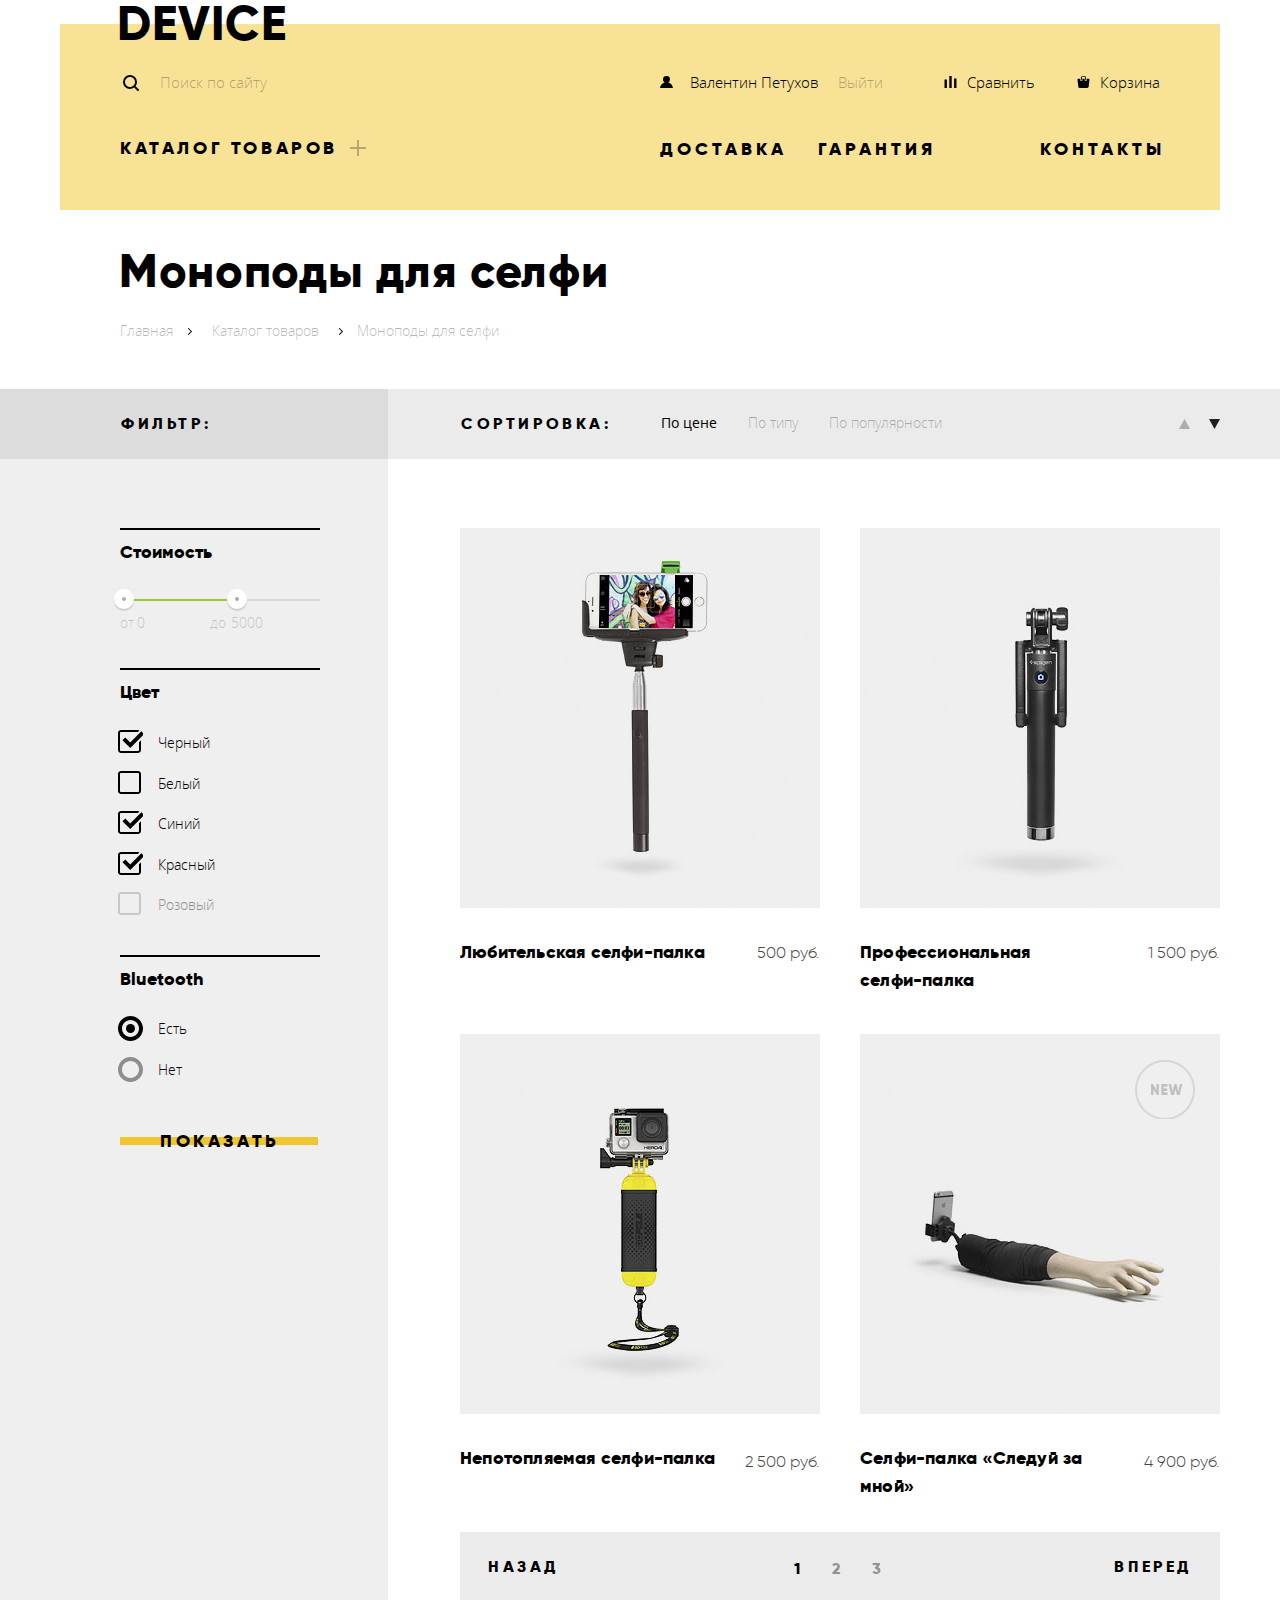
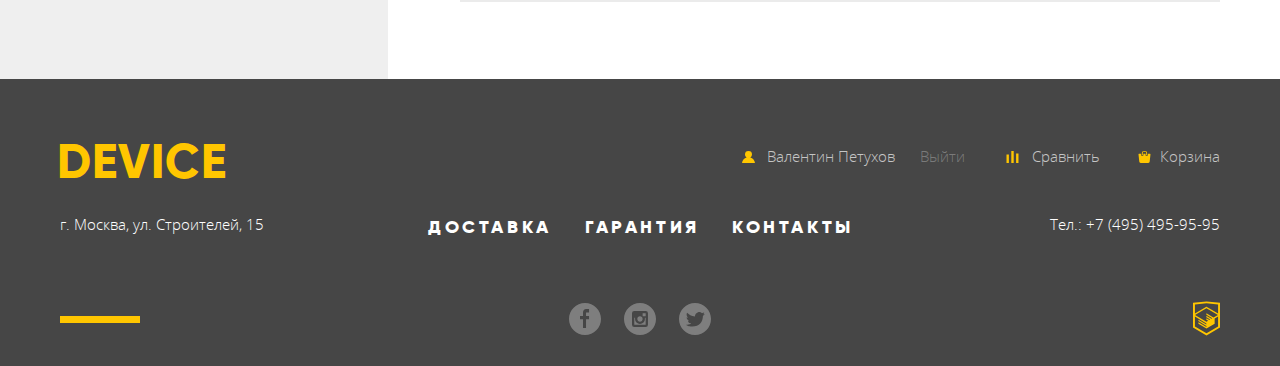
==== commit 206b4b7c: "ie" ====
--- a/catalog.html
+++ b/catalog.html
@@ -4,7 +4,7 @@
     <meta charset="utf-8">
     <title>Страница каталога Device</title>
     <link href="css/normalize.css" rel="stylesheet">
-    <link href="css/style.min.css" rel="stylesheet">
+    <link href="css/style.css" rel="stylesheet">
   </head>
   <body>
     <header class="catalog-header">
@@ -71,7 +71,7 @@
               <div class="range-filter">
                 <div class="range-controls">
                   <div class="scale">
-                    <div class="bar" style="margin-left: 0; width: 60%"></div>
+                    <div class="bar"></div>
                   </div>
                   <div class="toggle toggle-min"></div>
                   <div class="toggle toggle-max"></div>
@@ -123,7 +123,7 @@
               <span class="">500 руб.</span>
               <div class="mask">
                 <a class="mask-link">В корзину</a>
-                <span class="mask-compare">Добавить к сравнению</span>
+                <a class="mask-compare">Добавить к сравнению</a>
               </div>
             </article>
             <article class="catalog-item item-2">
@@ -132,7 +132,7 @@
               <span class="">1 500 руб.</span>
               <div class="mask">
                 <a class="mask-link">В корзину</a>
-                <span class="mask-compare">Добавить к сравнению</span>
+                <a class="mask-compare">Добавить к сравнению</a>
               </div>
             </article>
             <article class="catalog-item item-3">
@@ -141,7 +141,7 @@
               <span class="">2 500 руб.</span>
               <div class="mask">
                 <a class="mask-link">В корзину</a>
-                <span class="mask-compare">Добавить к сравнению</span>
+                <a class="mask-compare">Добавить к сравнению</a>
               </div>
             </article>
             <article class="catalog-item item-4 new">
@@ -150,15 +150,15 @@
               <span class="">4 900 руб.</span>
               <div class="mask">
                 <a class="mask-link">В корзину</a>
-                <span class="mask-compare">Добавить к сравнению</span>
+                <a class="mask-compare">Добавить к сравнению</a>
               </div>
             </article>
             <ul class="pagination">
-              <li><a class="pagination-item pagination-back">назад</a></li>
-              <li><a class="pagination-item pagination-page pagination-current">1</a></li>
-              <li><a class="pagination-item pagination-page">2</a></li>
-              <li><a class="pagination-item pagination-page">3</a></li>
-              <li><a class="pagination-item pagination-next">вперед</a></li>
+              <li><a class="pagination-back" tabindex="0">назад</a></li>
+              <li><a class="pagination-item pagination-page pagination-current" tabindex="0">1</a></li>
+              <li><a class="pagination-item pagination-page" tabindex="0">2</a></li>
+              <li><a class="pagination-item pagination-page" tabindex="0">3</a></li>
+              <li><a class="pagination-next" tabindex="0">вперед</a></li>
             </ul>
           </section>
         </div>
@@ -168,28 +168,27 @@
       <div class="container">
         <section class="footer-navigation">
           <h2 class="visually-hidden">Навигация</h2>
-          <ul class="navigation-list">
-            <li class="navigation-item"><a href="index.html" class="main-logo footer">device</a></li>
+          <span><a href="index.html" class="main-logo footer">device</a></span>
+          <ul class="navigation-list footer-navigation-list">
             <li class="navigation-item"><a href="#" class="navigation-footer enter logged">Валентин Петухов</a></li>
             <li class="navigation-item"><a href="#" class="navigation-footer out">Выйти</a></li>
             <li class="navigation-item"><a href="#" class="navigation-footer compare">Сравнить</a></li>
-            <li class="navigation-item"><a href="#" class="navigation-footer cart">Корзина</a></li>
+            <li class="navigation-item cart-item"><a href="#" class="navigation-footer cart">Корзина</a></li>
           </ul>
         </section>
         <section class="footer-services">
           <h2 class="visually-hidden">Услуги компании</h2>
+          <span class="location">г. Москва, ул. Строителей, 15</span>
           <ul class="services-list">
-            <li>г. Москва, ул. Строителей, 15</li>
             <li class="services-item"><a href="#" class="services-link del">Доставка</a></li>
             <li class="services-item"><a href="#" class="services-link warr">Гарантия</a></li>
             <li class="services-item"><a href="#" class="services-link cont">Контакты</a></li>
-            <li class="phone">Тел.: +7 (495) 495-95-95</li>
           </ul>
+          <span class="phone">Тел.: +7 (495) 495-95-95</span>
         </section>
         <section class="footer-social">
           <h2 class="visually-hidden">Обратная связь</h2>
           <ul class="social-list">
-            <li class="strip"></li>
             <li>
               <a href="#" class="social fb">
                 <span class="visually-hidden">Фейсбук</span>
@@ -205,11 +204,10 @@
                 <span class="visually-hidden">Твиттер</span>
               </a>
             </li>
-            <li>
-              <a href="https://htmlacademy.ru/" class="html-academy">
-              </a>
-            </li>
           </ul>
+          <span>
+            <a href="https://htmlacademy.ru/" class="html-academy" aria-label="htmlacademy webpage"></a>
+          </span>
         </section>
       </div>
     </footer>
--- a/css/style.css
+++ b/css/style.css
@@ -0,0 +1,3300 @@
+html {
+  -webkit-box-sizing: border-box;
+          box-sizing: border-box;
+}
+
+*,*::before,*::after {
+  -webkit-box-sizing: inherit;
+          box-sizing: inherit;
+
+}
+
+body {
+  min-width: 1200px;
+  margin: 0;
+  padding: 0;
+  font-family: "Gilroy", "Arial", sans-serif;
+  color: #000000;
+}
+
+img {
+  max-width: 100%;
+  height: auto;
+  -webkit-box-sizing: content-box;
+          box-sizing: content-box;
+}
+
+a {
+  text-decoration: none;
+}
+
+@font-face {
+  font-weight: 800;
+  font-family: "Gilroy";
+  font-style: normal;
+  src: url("../fonts/gilroyextrabold.woff2") format("woff2"), url("../fonts/gilroyextrabold.woff") format("woff");
+}
+
+@font-face {
+  font-weight: 300;
+  font-family: "Gilroy";
+  font-style: normal;
+  src: url("../fonts/gilroylight.woff2") format("woff2"), url("../fonts/gilroylight.woff") format("woff");
+}
+
+@font-face {
+  font-weight: 300;
+  font-family: "Open Sans";
+  font-style: normal;
+  src: url("../fonts/opensanslight.woff2") format("woff2"), url("../fonts/opensanslight.woff") format("woff");
+}
+
+@font-face {
+  font-weight: 400;
+  font-family: "Open Sans";
+  font-style: normal;
+  src: url("../fonts/opensans.woff2") format("woff2"), url("../fonts/opensans.woff") format("woff");
+}
+
+.container {
+  width: 1200px;
+  margin: 0 auto;
+  padding: 0 20px;
+}
+
+.visually-hidden {
+  position: absolute;
+  width: 1px;
+  height: 1px;
+  margin: -1px;
+  border: 0;
+  padding: 0;
+  clip: rect(0 0 0 0);
+  overflow: hidden;
+}
+
+.main-logo {
+  font-weight: 800;
+  font-size: 48px;
+  line-height: 48px;
+  text-transform: uppercase;
+  display: block;
+  letter-spacing: 1px;
+  margin-left: -3px;
+  margin-bottom: 12px;
+}
+
+.catalog-header .main-logo {
+  color: rgba(0, 0, 0, 1);
+  cursor: pointer;
+  display: block;
+  width: 170px;
+}
+
+.catalog-header .main-logo:hover {
+  color: rgba(0, 0, 0, 0.6);
+  cursor: pointer;
+}
+
+.catalog-header .main-logo:active {
+  color: rgba(0, 0, 0, 0.3);
+  cursor: pointer;
+}
+
+.searching-form {
+  border: none;
+  border-bottom: 2px solid transparent;
+  padding-left: 40px;
+  background-color: #f7e296;
+  outline: none;
+  width: 100%;
+  padding-right: 10px;
+}
+
+.searching-form::-webkit-input-placeholder {
+  font-family: "Open Sans", "Arial", sans-serif;
+  font-weight: 300;
+  font-size: 15px;
+  line-height: 36px;
+  color: rgba(0, 0, 0, 0.3);
+}
+
+.searching-form:-ms-input-placeholder {
+  font-family: "Open Sans", "Arial", sans-serif;
+  font-weight: 300;
+  font-size: 15px;
+  line-height: 36px;
+  color: rgba(0, 0, 0, 0.3);
+}
+
+.searching-form::-ms-input-placeholder {
+  font-family: "Open Sans", "Arial", sans-serif;
+  font-weight: 300;
+  font-size: 15px;
+  line-height: 36px;
+  color: rgba(0, 0, 0, 0.3);
+}
+
+.searching-form::placeholder {
+  font-family: "Open Sans", "Arial", sans-serif;
+  font-weight: 300;
+  font-size: 15px;
+  line-height: 36px;
+  color: rgba(0, 0, 0, 0.3);
+}
+
+.searching-form:hover::-webkit-input-placeholder {
+  color: rgba(0, 0, 0, 0.6);
+}
+
+.searching-form:hover:-ms-input-placeholder {
+  color: rgba(0, 0, 0, 0.6);
+}
+
+.searching-form:hover::-ms-input-placeholder {
+  color: rgba(0, 0, 0, 0.6);
+}
+
+.searching-form:hover::placeholder {
+  color: rgba(0, 0, 0, 0.6);
+}
+
+.searching-form:focus::-webkit-input-placeholder {
+  color: #000000;
+}
+
+.searching-form:focus:-ms-input-placeholder {
+  color: #000000;
+}
+
+.searching-form:focus::-ms-input-placeholder {
+  color: #000000;
+}
+
+.searching-form:focus::placeholder {
+  color: #000000;
+}
+
+.searching-form:focus {
+  -webkit-transition: 0.2s linear;
+  -o-transition: 0.2s linear;
+  transition: 0.2s linear;
+  border-bottom: 2px solid #000000;
+}
+
+.searching-form:focus ~ .form-search {
+  display: block;
+}
+
+.user-link {
+  font-family: "Open Sans", "Arial", sans-serif;
+  font-weight: 300;
+  font-size: 15px;
+  line-height: 36px;
+  color: #000000;
+  display: inline-block;
+  vertical-align: middle;
+}
+
+.navigation-link {
+  font-weight: 800;
+  font-size: 18px;
+  line-height: 18px;
+  text-transform: uppercase;
+  color: #000000;
+  letter-spacing: 4px;
+}
+
+.navigation-link:hover {
+  color: rgba(0,0,0, 0.6);
+}
+
+.navigation-link:active {
+  color: rgba(0,0,0, 0.3);
+}
+
+.slide h2 {
+  margin: 0;
+  font-weight: 800;
+  font-size: 47px;
+  line-height: 56px;
+  color: #000000;
+  width: 401px;
+  letter-spacing: 0.7px;
+  margin-bottom: 19px;
+}
+
+.slide p {
+  font-family: "Open Sans", "Arial", sans-serif;
+  font-weight: 300;
+  font-size: 15px;
+  line-height: 30px;
+  color: #464646;
+}
+
+.find-out-more {
+  font-weight: 800;
+  font-size: 18px;
+  line-height: 18px;
+  text-transform: uppercase;
+  color: #000000;
+  display: inline-block;
+  vertical-align: middle;
+  padding-left: 44px;
+  padding-right: 41px;
+  text-align: center;
+  vertical-align: middle;
+  padding-top: 11px;
+  padding-bottom: 11px;
+  letter-spacing: 3.6px;
+  margin-bottom: 53px;
+  -webkit-box-sizing: border-box;
+          box-sizing: border-box;
+  overflow: hidden;
+  position: relative;
+}
+
+.find-out-more::after {
+  content: "";
+  position: absolute;
+  width: 220px;
+  height: 8px;
+  background-color: #f0c52e;
+  top: 16px;
+  left: 0;
+  z-index: -1;
+  -webkit-transition: 0.3s;
+  -o-transition: 0.3s;
+  transition: 0.3s;
+}
+
+.find-out-more:hover::after {
+  -webkit-transform: scale(7);
+      -ms-transform: scale(7);
+          transform: scale(7);
+  -webkit-transition: 0.3s;
+  -o-transition: 0.3s;
+  transition: 0.3s;
+}
+
+.find-out-more:active {
+  color: rgba(0, 0, 0, 0.3);
+}
+
+.stats {
+  margin-left: -3px;
+}
+
+.stats th {
+  font-weight: 300;
+  font-size: 36px;
+  line-height: 36px;
+  color: #000000;
+  padding-right: 76px;
+  padding-bottom: 10px;
+}
+
+.stats td {
+  font-family: "Open Sans", "Arial", sans-serif;
+  font-weight: 300;
+  font-size: 13px;
+  line-height: 20px;
+  color: #464646;
+}
+
+.slider-controls-item::after {
+  content: "";
+  position: absolute;
+  width: 160px;
+  height: 7px;
+  background-color: #f0c52e;
+  top: 17px;
+  left: 0;
+  z-index: -2;
+  -webkit-transition: 0.3s;
+  -o-transition: 0.3s;
+  transition: 0.3s;
+}
+
+.slider-controls-item:hover::after {
+  -webkit-transform: scale(7);
+      -ms-transform: scale(7);
+          transform: scale(7);
+  -webkit-transition: 0.3s;
+  -o-transition: 0.3s;
+  transition: 0.3s;
+}
+
+.slider-controls-item:active::after  {
+  display: none;
+}
+
+.slider-item h2 {
+  margin: 0;
+  font-weight: 800;
+  font-size: 47px;
+  line-height: 47px;
+  color: #000000;
+  letter-spacing: 1px;
+  padding-left: 1px;
+  margin-bottom: 31px;
+  padding-top: 30px;
+}
+
+.first-part {
+  font-family: "Open Sans", "Arial", sans-serif;
+  font-weight: 300;
+  font-size: 15px;
+  line-height: 30px;
+  color: #464646;
+}
+
+.about-us-title,
+.contacts-title {
+  font-weight: 800;
+  font-size: 47px;
+  line-height: 47px;;
+  color: #000000;
+}
+
+.contacts-title {
+  margin: 0;
+  margin-bottom: 44px;
+}
+
+.about-us-title {
+  margin: 0;
+  margin-bottom: 43px;
+}
+
+.top,
+.bottom,
+.contacts-desc {
+  font-family: "Open Sans", "Arial", sans-serif;
+  font-weight: 300;
+  font-size: 15px;
+  line-height: 30px;
+  color: #464646;
+}
+
+.contacts-desc {
+  margin-bottom: 38px
+}
+
+.top {
+  width: 420px;
+  margin-bottom: 30px;
+}
+
+.bottom {
+  width: 475px;
+  margin-bottom: 66px;
+}
+
+.our-logistics {
+  padding: 0;
+  list-style: none;
+  position: relative;
+  padding-left: 35px;
+  margin-bottom: 54px;
+}
+
+.logistics-item {
+  font-weight: 800;
+  font-size: 16px;
+  line-height: 40px;
+  color: #000000;
+}
+
+.logistics-item::before {
+  content: "";
+  position: absolute;
+  display: inline-block;
+  vertical-align: middle;
+  left: 1px;
+  top: 16px;
+  width: 8px;
+  height: 8px;
+  background-image: url(../img/slider-button.png);
+  background-repeat: no-repeat;
+}
+
+.logistics-item:nth-child(2)::before {
+  content: "";
+  position: absolute;
+  display: inline-block;
+  vertical-align: middle;
+  left: 1px;
+  top: 56px;
+  width: 8px;
+  height: 8px;
+  background-image: url(../img/slider-button.png);
+  background-repeat: no-repeat;
+}
+
+.logistics-item:last-child::before {
+  content: "";
+  position: absolute;
+  display: inline-block;
+  vertical-align: middle;
+  left: 1px;
+  top: 96px;
+  width: 8px;
+  height: 8px;
+  background-image: url(../img/slider-button.png);
+  background-repeat: no-repeat;
+}
+
+.more-info,
+.write-to-us {
+  display: inline-block;
+  vertical-align: middle;
+  font-weight: 800;
+  font-size: 18px;
+  line-height: 18px;
+  color: #000000;
+  text-transform: uppercase;
+  padding-top: 11px;
+  padding-bottom: 11px;
+  padding-left: 9px;
+  letter-spacing: 3.6px;
+  padding-right: 5px;
+  width: 260px;
+  text-align: center;
+  vertical-align: middle;
+  position: relative;
+  overflow: hidden;
+}
+
+.more-info::before {
+  content: "";
+  position: absolute;
+  width: 260px;
+  height: 7px;
+  background-color: #f0c52e;
+  top: 17px;
+  left: 0;
+  z-index: -1;
+  -webkit-transition: 0.3s;
+  -o-transition: 0.3s;
+  transition: 0.3s;
+}
+
+.more-info:hover::before {
+  -webkit-transform: scale(7);
+      -ms-transform: scale(7);
+          transform: scale(7);
+  -webkit-transition: 0.3s;
+  -o-transition: 0.3s;
+  transition: 0.3s;
+}
+
+.more-info:active {
+  color: rgba(0, 0, 0, 0.3);
+}
+
+.write-to-us::before {
+  content: "";
+  position: absolute;
+  width: 260px;
+  height: 7px;
+  background-color: #f0c52e;
+  top: 16px;
+  left: 0;
+  z-index: -1;
+  -webkit-transition: 0.3s;
+  -o-transition: 0.3s;
+  transition: 0.3s;
+}
+
+.write-to-us:hover::before {
+  -webkit-transform: scale(7);
+      -ms-transform: scale(7);
+          transform: scale(7);
+  -webkit-transition: 0.3s;
+  -o-transition: 0.3s;
+  transition: 0.3s;
+}
+
+
+.write-to-us:active {
+  color: rgba(0, 0, 0, 0.3);
+}
+
+.footer {
+  color: #ffc600;
+}
+
+.footer:hover {
+  opacity: 0.6;
+}
+
+.footer:active {
+  opacity: 0.3;
+}
+
+.navigation-footer {
+  font-family: "Open Sans", "Arial", sans-serif;
+  font-weight: 300;
+  font-size: 15px;
+  line-height: 36px;
+  color: rgba(255, 255, 255, 0.7);
+  display: block;
+  width: 100px;
+}
+
+.navigation-item:hover .navigation-footer {
+  color: rgba(255, 255, 255, 1);
+}
+
+.navigation-item .navigation-footer:active {
+  color: rgba(255, 255, 255, 0.3);
+}
+
+.navigation-item:active .navigation-footer {
+  opacity: 0.3;
+}
+
+.main-footer {
+  padding-top: 59px;
+  background-color: #464646;
+  padding-bottom: 63px;
+}
+
+.location {
+  font-family: "Open Sans", "Arial", sans-serif;
+  font-weight: 300;
+  font-size: 15px;
+  line-height: 30px;
+  color: #ffffff;
+  width: 208px;
+}
+
+.footer-services {
+  display: -webkit-box;
+  display: -ms-flexbox;
+  display: flex;
+  -webkit-box-pack: justify;
+      -ms-flex-pack: justify;
+          justify-content: space-between;
+}
+
+.phone {
+  font-family: "Open Sans", "Arial", sans-serif;
+  font-weight: 300;
+  font-size: 15px;
+  line-height: 30px;
+  color: #ffffff;
+  width: 208px;
+  text-align: right;
+}
+
+.services-link {
+  display: block;
+  font-weight: 800;
+  font-size: 18px;
+  text-transform: uppercase;
+  line-height: 18px;;
+  color: rgba(255, 255, 255, 1);
+  letter-spacing: 3.6px;
+  width: 146px;
+}
+
+.services-link:hover {
+  color: rgba(255, 255, 255, 0.6);
+}
+
+.services-link:active {
+  color: rgba(255, 255, 255, 0.3);
+}
+
+.main-nav {
+  display: -webkit-box;
+  display: -ms-flexbox;
+  display: flex;
+  -webkit-box-pack: justify;
+      -ms-flex-pack: justify;
+          justify-content: space-between;
+  margin-left: 60px;
+  margin-right: 60px;
+  padding-bottom: 52px;
+}
+
+.slider {
+  position: relative;
+  -webkit-box-sizing: border-box;
+          box-sizing: border-box;
+  margin-bottom: 91px;
+}
+
+.slider::after {
+  content: "";
+  position: absolute;
+  width: 100px;
+  height: 7px;
+  background-color: #ffffff;
+  top: 39px;
+  right: 460px;
+}
+
+.searching-form-label::before {
+  content: "";
+  position: absolute;
+  background-image: url(../svg-device/search.svg);
+  background-repeat: no-repeat;
+  background-size: 16px 16px;
+  width: 16px;
+  height: 16px;
+  top: 75px;
+  left: 3px;
+}
+
+.left-column {
+  width: 440px;
+  position: relative;
+}
+
+.right-column {
+  position: relative;
+  width: 500px;
+  margin-top: 64px;
+}
+
+.catalog-list:after {
+  content: "";
+  position: absolute;
+  background-image: url(../svg-device/plus.svg);
+  background-repeat: no-repeat;
+  background-size: 16px 16px;
+  width: 16px;
+  height: 16px;
+  bottom: 1px;
+  right: -16px;
+  opacity: 0.3;
+}
+
+.user-navigation,
+.site-navigation {
+  display: -webkit-box;
+  display: -ms-flexbox;
+  display: flex;
+  position: relative;
+}
+
+.site-navigation {
+  padding: 0;
+  list-style: none;
+  margin: 0;
+}
+
+.user-navigation {
+  padding: 0;
+  list-style: none;
+  margin: 0;
+  margin-bottom: 39px;
+}
+
+.user-navigation li {
+  width: 100px;
+  padding-left: 25px;
+  text-align: right;
+}
+
+.user-navigation li:first-child {
+  margin-right: 176px;
+  padding-right: 30px;
+}
+
+.user-list:hover .user-link  {
+  opacity: 0.6;
+}
+
+.user-list:active .user-link  {
+  opacity: 0.3;
+}
+
+.user-list .user-link:active {
+  opacity: 0.3;
+}
+
+.user-navigation li:nth-child(2) {
+  margin-right: 25px;
+}
+
+.ent::before {
+  content: "";
+  position: absolute;
+  background-image: url(../svg-device/user.svg);
+  background-repeat: no-repeat;
+  background-size: 13px 12px;
+  width: 13px;
+  height: 12px;
+  bottom: 12px;
+  left: 0;
+}
+
+.bas::after {
+  content: "";
+  position: absolute;
+  background-image: url(../svg-device/cart.svg);
+  background-repeat: no-repeat;
+  background-size: 13px 12px;
+  width: 13px;
+  height: 12px;
+  bottom: 12px;
+  right: 70px;
+}
+
+.comp::before {
+  content: "";
+  position: absolute;
+  background-image: url(../svg-device/compare.svg);
+  background-repeat: no-repeat;
+  background-size: 13px 12px;
+  width: 13px;
+  height: 12px;
+  bottom: 12px;
+  right: 203px;
+}
+
+.user-list:hover .ent::before,
+.user-list:hover .comp::before,
+.user-list:hover .bas::after {
+  opacity: 0.6;
+}
+
+.bas:hover::after {
+  opacity: 0.6;
+}
+
+.user-list:active .ent::before,
+.user-list:active .bas::after,
+.user-list:active .comp::before {
+  opacity: 0.3;
+}
+
+.user-list .ent:active::before,
+.user-list .bas:active::after,
+.user-list .comp:active::before {
+  opacity: 0.3;
+}
+
+.site-navigation li:last-child {
+  margin-left: auto;
+}
+
+.site-navigation li:first-child {
+  margin-right: 38px;
+}
+
+.site-navigation li {
+  width: 120px;
+}
+
+.slider-number {
+  position: absolute;
+  font-weight: 800;
+  font-size: 180px;
+  line-height: 180px;;
+  color: #ffffff;
+  top: -12px;
+  right: 48px;
+}
+
+.right {
+  width: 560px;
+}
+
+.slider-slide-1 .left {
+  padding-left: 90px;
+  padding-top: 2px;
+}
+
+.slider-slide-2 .left {
+  padding-left: 115px;
+  padding-top: 15px;
+}
+
+.slider-slide-3 .left {
+  padding-left: 30px;
+  padding-top: 67px;
+}
+
+.slider-slide-3 h2 {
+  width: 513px;
+  z-index: 0;
+  position: relative;
+}
+
+.slider-slide-1 p {
+  width: 485px;
+}
+
+.slider-slide-2 p {
+  width: 450px;
+  padding-bottom: 0;
+}
+
+.slider-slide-3 p {
+  width: 470px;
+  padding-bottom: 0;
+}
+
+.slide p {
+  margin-bottom: 43px;
+}
+
+.products-link {
+  display: block;
+  position: relative;
+  font-weight: 800;
+  font-size: 18px;
+  line-height: 24px;
+  color: rgba(0, 0, 0, 1);
+  width: 160px;
+}
+
+.products-link::before {
+  content: "";
+  position: absolute;
+  width: 160px;
+  height: 160px;
+  background-color: #f7e296;
+  top: -193px;
+  left: 0;
+  z-index: 0;
+}
+
+.vr::after {
+  content: "";
+  position: absolute;
+  background-image: url(../svg-device/popular-1.svg);
+  background-repeat: no-repeat;
+  width: 97px;
+  height: 55px;
+  background-size: 97px 55px;
+  background-position: 0 0;
+  top: -141px;
+  left: 31px;
+  z-index: 1;
+}
+
+.monopod {
+  padding-right: 40px;
+}
+
+.monopod::after {
+  content: "";
+  position: absolute;
+  background-image: url(../svg-device/popular-2.svg);
+  background-repeat: no-repeat;
+  width: 86px;
+  height: 117px;
+  background-size: 86px 117px;
+  background-position: 0 0;
+  top: -152px;
+  left: 38px;
+  z-index: 1;
+}
+
+.action-cameras::after {
+  content: "";
+  position: absolute;
+  background-image: url(../svg-device/popular-3.svg);
+  background-repeat: no-repeat;
+  width: 71px;
+  height: 87px;
+  background-size: 71px 87px;
+  background-position: 0 0;
+  top: -155px;
+  left: 49px;
+  z-index: 1;
+}
+
+.bracelet::after {
+  content: "";
+  position: absolute;
+  background-image: url(../svg-device/popular-4.svg);
+  background-repeat: no-repeat;
+  width: 107px;
+  height: 65px;
+  background-size: 107px 65px;
+  background-position: 0 0;
+  top: -143px;
+  left: 28px;
+  z-index: 1;
+}
+
+.clock::after {
+  content: "";
+  position: absolute;
+  background-image: url(../svg-device/popular-5.svg);
+  background-repeat: no-repeat;
+  width: 56px;
+  height: 98px;
+  background-size: 56px 98px;
+  background-position: 0 0;
+  top: -161px;
+  left: 55px;
+  z-index: 1;
+}
+
+.quadcopter::after {
+  content: "";
+  position: absolute;
+  background-image: url(../svg-device/poppular-6.svg);
+  background-repeat: no-repeat;
+  width: 132px;
+  height: 69px;
+  background-size: 132px 69px;
+  background-position: 0 0;
+  top: -144px;
+  left: 13px;
+  z-index: 1;
+}
+
+.vr:active::after,
+.monopod:active::after,
+.action-cameras:active::after,
+.bracelet:active::after,
+.clock:active::after,
+.quadcopter:active::after {
+  opacity: 0.3;
+}
+
+.products-link:hover::before {
+  background-color: #f0c52e;
+}
+
+.products-link:active {
+  color: rgba(0, 0, 0, 0.3);
+}
+
+.products-navigation {
+  display: -webkit-box;
+  display: -ms-flexbox;
+  display: flex;
+  -webkit-box-pack: justify;
+      -ms-flex-pack: justify;
+          justify-content: space-between;
+  -ms-flex-wrap: wrap;
+      flex-wrap: wrap;
+  padding: 0;
+  margin: 0;
+  list-style: none;
+  width: 100%;
+}
+
+.products-list a {
+  margin-bottom: 36px;
+}
+
+.services-catalog input {
+  display: none;
+}
+
+.services-catalog {
+  display: -webkit-box;
+  display: -ms-flexbox;
+  display: flex;
+  -webkit-box-pack: justify;
+      -ms-flex-pack: justify;
+          justify-content: space-between;
+  position: relative;
+}
+
+.slider-list {
+  padding: 0;
+  margin: 0;
+  list-style: none;
+  position: relative;
+  width: 760px;
+}
+
+.slider-button {
+  display: -webkit-box;
+  display: -ms-flexbox;
+  display: flex;
+  width: 280px;
+  -webkit-box-orient: vertical;
+  -webkit-box-direction: normal;
+      -ms-flex-direction: column;
+          flex-direction: column;
+  padding-top: 1px;
+}
+
+.slider-button:after {
+  content: "";
+  position: absolute;
+  left: 277px;
+  top: -44px;
+  width: 7px;
+  height: 319px;
+  background-color: #000000;
+}
+
+.services {
+  padding-top: 89px;
+}
+
+.first-part {
+  width: 455px;
+}
+
+.main-content {
+  background: url(../img/gray.png);
+  background-repeat: repeat-x;
+  background-position: center 422px;
+  margin-bottom: 82px;
+  position: relative;
+  padding-top: 193px;
+}
+
+.main-header {
+  background-image: url(../img/yellow.png);
+  background-repeat: no-repeat;
+  background-position: center 24px;
+  z-index: -999;
+}
+
+.catalog-header {
+  background-image: url(../img/catalog-yellow.png);
+  background-repeat: no-repeat;
+  background-position: center 24px;
+  z-index: -999;
+  margin-bottom: 40px;
+}
+
+.catalog-header .main-nav {
+  margin-bottom: 38px;
+}
+
+.services {
+  margin-bottom: 210px;
+}
+
+.brands {
+  display: -webkit-box;
+  display: -ms-flexbox;
+  display: flex;
+  -webkit-box-pack: justify;
+      -ms-flex-pack: justify;
+          justify-content: space-between;
+  padding: 0;
+  margin: 0;
+  list-style: none;
+}
+
+.about-company {
+  display: -webkit-box;
+  display: -ms-flexbox;
+  display: flex;
+  -webkit-box-pack: justify;
+      -ms-flex-pack: justify;
+          justify-content: space-between;
+  position: relative;
+}
+
+.about-us {
+  width: 500px;
+  padding-top: 62px;
+}
+
+.contacts {
+  width: 560px;
+  padding-top: 62px;
+}
+
+.company-list {
+  margin-bottom: 84px;
+}
+
+.about-us::before {
+  content: "";
+  position: absolute;
+  left: 0;
+  top: 9px;
+  width: 80px;
+  height: 7px;
+  background-color: #000000;
+}
+
+.contacts::before {
+  content: "";
+  position: absolute;
+  right: 480px;
+  top: 9px;
+  width: 80px;
+  height: 7px;
+  background-color: #000000;
+}
+
+.map-link {
+  display: block;
+  margin-bottom: 65px;
+}
+
+.navigation-list {
+  padding: 0;
+  margin: 0;
+  width: 300px;
+  list-style: none;
+  display: -webkit-box;
+  display: -ms-flexbox;
+  display: flex;
+  position: relative;
+  -ms-flex-wrap: wrap;
+      flex-wrap: wrap;
+}
+
+.cart-item {
+  text-align: right;
+}
+
+.navigation-item a {
+  display: inline-block;
+  vertical-align: middle;
+}
+
+.enter {
+  padding-left: 2px;
+}
+
+.index .compare {
+  padding-left: 8px;
+}
+
+ .compare::after {
+  content: "";
+  position: absolute;
+  background-image: url(../svg-device/compare-yellow.svg);
+  background-repeat: no-repeat;
+  background-size: 13px 12px;
+  width: 13px;
+  height: 12px;
+  top: 13px;;
+  right: 201px;
+}
+
+.compare:hover::after {
+  opacity: 0.6;
+}
+
+.navigation-list .cart::after {
+  content: "";
+  position: absolute;
+  background-image: url(../svg-device/cart-yellow.svg);
+  background-repeat: no-repeat;
+  background-size: 13px 12px;
+  width: 13px;
+  height: 12px;
+  top: 13px;;
+  right: 69px;
+}
+
+.cart:hover::after {
+  opacity: 0.6;
+}
+
+.cart:active::after {
+  opacity: 0.3;
+}
+
+.compare {
+  padding-left: 20px;
+}
+
+.services-list {
+  display: -webkit-box;
+  display: -ms-flexbox;
+  display: flex;
+  -webkit-box-pack: justify;
+      -ms-flex-pack: justify;
+          justify-content: space-between;
+  -ms-flex-wrap: wrap;
+      flex-wrap: wrap;
+  padding: 0;
+  margin: 0;
+  list-style: none;
+  width: 440px;
+  margin-bottom: 65px;
+}
+
+.footer-navigation {
+  display: -webkit-box;
+  display: -ms-flexbox;
+  display: flex;
+  -webkit-box-pack: justify;
+      -ms-flex-pack: justify;
+          justify-content: space-between;
+  margin-bottom: 23px;
+}
+
+.footer-navigation-list {
+  width: 475px;
+  display: -webkit-box;
+  display: -ms-flexbox;
+  display: flex;
+  -webkit-box-pack: justify;
+      -ms-flex-pack: justify;
+          justify-content: space-between;
+  margin-bottom: 10px;
+}
+
+.footer-navigation-list li:first-child {
+  text-align: right;
+}
+
+.footer-navigation-list li:nth-child(2) {
+  text-align: center;
+  width: 100px;
+}
+
+.footer {
+  margin-bottom: 0;
+}
+
+.services-item {
+  padding-top: 9px;
+}
+
+.del {
+  padding-left: 8px;
+}
+
+.warr {
+  padding-left: 18px;;
+}
+
+.cont {
+  padding-left: 18px;
+}
+
+.social-list {
+  display: -webkit-box;
+  display: -ms-flexbox;
+  display: flex;
+  -webkit-box-pack: justify;
+      -ms-flex-pack: justify;
+          justify-content: space-between;
+  -ms-flex-wrap: wrap;
+      flex-wrap: wrap;
+  position: relative;
+  padding: 0;
+  margin: 0;
+  list-style: none;
+  width: 160px;
+}
+
+.social-list li:last-child {
+  margin-left: auto;
+}
+
+.footer-social {
+  display: -webkit-box;
+  display: -ms-flexbox;
+  display: flex;
+  -webkit-box-pack: center;
+      -ms-flex-pack: center;
+          justify-content: center;
+  position: relative;
+}
+
+.footer-social::before {
+  content: "";
+  position: absolute;
+  width: 80px;
+  height: 7px;
+  background-color: #ffc600;
+  top: 15px;
+  left: 0;
+}
+
+.social {
+  display: block;
+  width: 52px;
+}
+
+.social:link svg {
+  opacity: 0.6;
+}
+
+.social:hover svg {
+  opacity: 1;
+}
+
+.social:active svg {
+  opacity: 0.3;
+}
+
+.fb {
+  position: relative;
+  padding-left: 7px;
+  padding-top: 2px;
+}
+
+.fb::after {
+  content: "";
+  position: absolute;
+  background-image: url(../svg-device/fb.svg);
+  background-repeat: no-repeat;
+  background-size: 32px 32px;
+  width: 32px;
+  height: 32px;
+  top: 2px;
+  left: 9px;
+  opacity: 0.3;
+}
+
+.inst::after {
+  content: "";
+  position: absolute;
+  background-image: url(../svg-device/instagram.svg);
+  background-repeat: no-repeat;
+  background-size: 32px 32px;
+  width: 32px;
+  height: 32px;
+  top: 2px;
+  left: 12px;
+  opacity: 0.3;
+}
+
+.tw::after {
+  content: "";
+  position: absolute;
+  background-image: url(../svg-device/twitter.svg);
+  background-repeat: no-repeat;
+  background-size: 32px 32px;
+  width: 32px;
+  height: 32px;
+  top: 2px;
+  left: 11px;
+  opacity: 0.3;
+}
+
+.tw:hover::after,
+.inst:hover::after,
+.fb:hover::after {
+  opacity: 1;
+}
+
+.tw:active::after,
+.inst:active::after,
+.fb:active::after {
+  opacity: 0.1;
+}
+
+.inst {
+  position: relative;
+  padding-left: 10px;
+  padding-top: 2px;
+}
+
+.tw {
+  position: relative;
+  padding-left: 12px;
+  padding-top: 2px;
+}
+
+.html-academy::after {
+  content: "";
+  position: absolute;
+  background-image: url(../svg-device/logo-html.svg);
+  background-repeat: no-repeat;
+  background-position: 0 0;
+  background-size: 27px 35px;
+  width: 27px;
+  height: 35px;
+  top: 0;
+  right: 0;
+}
+
+.html-academy:hover::after {
+  opacity: 0.6;
+}
+
+.html-academy:active::after {
+  opacity: 0.3;
+}
+
+.filters {
+  position: relative;
+  display: -webkit-box;
+  display: -ms-flexbox;
+  display: flex;
+  -webkit-box-orient: vertical;
+  -webkit-box-direction: normal;
+      -ms-flex-direction: column;
+          flex-direction: column;
+  width: 328px;
+  padding-left: 60px;
+  padding-right: 68px;
+}
+
+.price-catalog {
+  width: 760px;
+}
+
+.catalog {
+  display: -webkit-box;
+  display: -ms-flexbox;
+  display: flex;
+  -webkit-box-pack: justify;
+      -ms-flex-pack: justify;
+          justify-content: space-between;
+}
+
+.sorting {
+  width: 100%;
+}
+
+.price-catalog {
+  display: -webkit-box;
+  display: -ms-flexbox;
+  display: flex;
+  -ms-flex-flow: wrap;
+      flex-flow: wrap;
+  -webkit-box-pack: justify;
+      -ms-flex-pack: justify;
+          justify-content: space-between;
+  position: relative;
+}
+
+.catalog-title {
+  font-weight: 800;
+  font-size: 47px;
+  line-height: 47px;;
+  color: #000000;
+  letter-spacing: 0.7px;
+  margin-bottom: 18px;
+  padding-left: 59px;
+}
+
+.breadcrumbs a {
+  font-family: "Open Sans", "Arial", sans-serif;
+  font-weight: 300;
+  font-size: 14px;
+  line-height: 36px;
+  color: rgba(0, 0, 0, 0.3);
+}
+
+.breadcrumbs a:hover {
+  color: rgba(0, 0, 0, 0.6);
+}
+
+.breadcrumbs a:active {
+  color: rgba(0, 0, 0, 0.1);
+}
+
+.main-page-link,
+.catalog-link {
+  position: relative;
+}
+
+.main-page-link::after {
+  content: "";
+  position: absolute;
+  background-image: url(../svg-device/nav-arrow.svg);
+  width: 4px;
+  height: 7px;
+  top: 7px;
+  right: -19px;
+}
+
+.catalog-link::after {
+  content: "";
+  position: absolute;
+  background-image: url(../svg-device/nav-arrow.svg);
+  width: 4px;
+  height: 7px;
+  top: 7px;
+  right: -24px;
+}
+
+.breadcrumbs {
+  display: -webkit-box;
+  display: -ms-flexbox;
+  display: flex;
+  -webkit-box-pack: justify;
+      -ms-flex-pack: justify;
+          justify-content: space-between;
+  padding: 0;
+  margin: 0;
+  list-style: none;
+  width: 439px;
+  padding-left: 60px;
+}
+
+.filter-title {
+  font-weight: 800;
+  font-size: 16px;
+  line-height: 16px;
+  text-transform: uppercase;
+  letter-spacing: 3.6px;
+  color: #000000;
+  margin: 0;
+  padding-left: 1px;
+  padding-top: 27px;
+  padding-bottom: 27px;
+  margin-bottom: 69px;
+}
+
+.filter-item,
+.square,
+.circle {
+  padding: 0;
+  margin: 0;
+  border: none;
+}
+
+.square label {
+  position: relative;
+  display: block;
+  width: 100%;
+}
+
+.checkbox-input + label:before {
+  content: "";
+  position: absolute;
+  top: -2px;
+  left: -40px;
+  display: inline-block;
+  vertical-align: middle;
+  height: 25px;
+  width: 25px;
+  background-image: url("../svg-device/checkbox-off.svg");
+  background-repeat: no-repeat;
+  opacity: 1;
+  cursor: pointer;
+  vertical-align: middle;
+}
+
+.checkbox-input + label:after {
+  content: "";
+  position: absolute;
+  top: -2px;
+  left: -40px;
+  display: none;
+  height: 25px;
+  width: 25px;
+  background-image: url("../svg-device/checkbox-on.svg");
+  background-repeat: no-repeat;
+  opacity: 1;
+  cursor: pointer;
+  vertical-align: middle;
+}
+
+.checkbox-input:checked + label::after {
+  display: block;
+}
+
+.checkbox-input:checked + label:hover::after {
+  opacity: 0.6;
+}
+
+.checkbox-input:checked + label:active::after {
+  opacity: 1;
+}
+
+.checkbox-input:focus + label::after {
+  outline: 2px solid rgb(59, 153, 252);
+}
+
+.checkbox-input:checked + label::before {
+  display: none;
+}
+
+.checkbox-input + label:hover::before {
+  opacity: 0.6;
+}
+
+.checkbox-input + label:active::before {
+  opacity: 1;
+}
+
+.checkbox-input:focus + label::before {
+  outline: 2px solid rgb(59, 153, 252);
+}
+
+.checkbox-input:disabled + label::before {
+  opacity: 0.4;
+}
+
+.checkbox-input:disabled + label::after {
+  opacity: 0.4;
+}
+
+.checkbox-input:disabled + label {
+  opacity: 0.4;
+}
+
+.filter-item {
+  margin-bottom: 35px;
+}
+
+.filter-item legend {
+  font-weight: 800;
+  font-size: 18px;
+  line-height: 18px;
+  color: #000000;
+  border-top: 2px solid #000000;
+  width: 100%;
+  padding-top: 13px;
+  margin-bottom: 38px;
+}
+
+.square legend {
+  font-weight: 800;
+  font-size: 18px;
+  line-height: 18px;
+  color: #000000;
+  border-top: 2px solid #000000;
+  width: 100%;
+  padding-top: 13px;
+  margin-bottom: 13px;
+}
+
+.circle legend {
+  font-weight: 800;
+  font-size: 18px;
+  line-height: 18px;
+  color: #000000;
+  border-top: 2px solid #000000;
+  width: 100%;
+  padding-top: 13px;
+  margin-bottom: 12px;
+}
+
+.range-controls .scale{
+  height: 2px;
+  background: #d7dcde;
+}
+
+.range-controls .bar{
+  width: 61%;
+  height: 2px;
+  background: #91c92f;
+  margin-left: 0;
+}
+
+.range-controls .toggle{
+  position: absolute;
+  top: 31px;
+  left: 0;
+  width: 4px;
+  height: 4px;
+  background-color: #ababab;
+  padding: 0;
+  border: 8px solid #ffffff;
+  border-radius: 50%;
+  -webkit-box-shadow: 0 2px 1px 0 #cfcfcf;
+          box-shadow: 0 2px 1px 0 #cfcfcf;
+  cursor: pointer;
+}
+
+.range-controls .toggle-min {
+  left: 50px;
+}
+
+.range-controls .toggle-max {
+  left: 125px;
+}
+
+.range-controls .toggle-min {
+  left: -6px;
+  top: -10px;
+  width: 20px;
+  height: 20px;
+}
+
+.range-controls .toggle-min:active,
+.range-controls .toggle-max:active {
+  -webkit-transform: scale(1.2);
+      -ms-transform: scale(1.2);
+          transform: scale(1.2);
+}
+
+.range-controls .toggle-max {
+  left: 107px;
+  top: -10px;
+  width: 20px;
+  height: 20px;
+}
+
+.range-controls {
+  position: relative;
+  margin-bottom: 11px;
+}
+
+.filters-input {
+  border: none;
+  width: 50%;
+}
+
+.min-price input {
+  padding-left: 3px;
+  background-color: transparent
+}
+
+.max-price input {
+  padding-left: 5px;
+  background-color: transparent
+}
+
+.price-controls {
+  display: -webkit-box;
+  display: -ms-flexbox;
+  display: flex;
+}
+
+.price-controls .min-price {
+  width: 45%;
+}
+
+.price-controls .max-price {
+  width: 55%;
+}
+
+.price-controls label {
+  display: inline-block;
+  vertical-align: middle;
+}
+
+.filters-input {
+  font-family: "Open Sans", "Arial", sans-serif;
+  font-weight: 300;
+  font-size: 14px;
+  line-height: 14px;
+  color: rgba(0, 0, 0, 0.2);
+}
+
+.min-price,
+.max-price {
+  font-family: "Open Sans", "Arial", sans-serif;
+  font-weight: 300;
+  font-size: 14px;
+  line-height: 14px;
+  color: rgba(0, 0, 0, 0.2);
+}
+
+.square input {
+  opacity: 0;
+}
+
+.square  {
+  margin-bottom: 39px;
+}
+
+.checkbox {
+  font-family: "Open Sans", "Arial", sans-serif;
+  font-weight: 300;
+  font-size: 14px;
+  line-height: 22px;
+  color: #000000;
+  margin-left: 38px;
+}
+
+.circle input[type="radio"] {
+  opacity: 0;
+}
+
+.circle label {
+  font-family: "Open Sans", "Arial", sans-serif;
+  font-weight: 300;
+  font-size: 14px;
+  line-height: 22px;
+  color: #000000;
+  position: relative;
+  display: block;
+  width: 100%;
+  margin-left: 38px;
+}
+
+.radio-input + label:before {
+  content: "";
+  position: absolute;
+  top: -2px;
+  left: -40px;
+  display: inline-block;
+  vertical-align: middle;
+  height: 25px;
+  width: 25px;
+  background-image: url("../svg-device/radio-off.svg");
+  background-repeat: no-repeat;
+  opacity: 1;
+  cursor: pointer;
+  vertical-align: middle;
+}
+
+.radio-input + label:after {
+  content: "";
+  position: absolute;
+  top: -2px;
+  left: -40px;
+  display: none;
+  height: 25px;
+  width: 25px;
+  background-image: url("../svg-device/radio-on.svg");
+  background-repeat: no-repeat;
+  opacity: 1;
+  cursor: pointer;
+  vertical-align: middle;
+}
+
+.radio-input:checked + label::after {
+  display: block;
+}
+
+.radio-input:checked + label:hover::after {
+  opacity: 0.6;
+}
+
+.radio-input:checked + label:active::after {
+  opacity: 1;
+}
+
+.radio-input:focus + label::after {
+  outline: 2px solid rgb(59, 153, 252);
+}
+
+.radio-input:checked + label::before {
+  display: none;
+}
+
+.radio-input + label:hover::before {
+  opacity: 0.6;
+}
+
+.radio-input + label:active::before {
+  opacity: 1;
+}
+
+.radio-input:focus + label::before {
+  outline: 2px solid rgb(59, 153, 252);
+}
+
+.radio-input:disabled + label::before {
+  opacity: 0.4;
+}
+
+.radio-input:disabled + label::after {
+  opacity: 0.4;
+}
+
+.submit-button {
+  font-family: "Gilroy", "Arial", sans-serif;
+  font-weight: 800;
+  font-size: 18px;
+  line-height: 18px;
+  text-transform: uppercase;
+  color: rgba(0, 0, 0, 1);
+  display: inline-block;
+  vertical-align: middle;
+  padding-left: 40px;
+  padding-right: 39px;
+  text-align: center;
+  vertical-align: middle;
+  padding-top: 11px;
+  padding-bottom: 11px;
+  letter-spacing: 3.6px;
+  -webkit-box-sizing: border-box;
+          box-sizing: border-box;
+  border: none;
+  outline: none;
+  margin-top: 40px;
+  background-color: transparent;
+  position: relative;
+  z-index: 0;
+  overflow: hidden;
+}
+
+.submit-button::after {
+  content: "";
+  position: absolute;
+  width: 200px;
+  height: 8px;
+  background-color: #f0c52e;
+  top: 16px;
+  left: -2px;
+  z-index: -1;
+  -webkit-transition: 0.3s;
+  -o-transition: 0.3s;
+  transition: 0.3s;
+}
+
+.submit-button:hover::after {
+  -webkit-transform: scale(7);
+      -ms-transform: scale(7);
+          transform: scale(7);
+  -webkit-transition: 0.3s;
+  -o-transition: 0.3s;
+  transition: 0.3s;
+}
+
+.submit-button:hover:active {
+  color: rgba(0, 0, 0, 0.3);;
+}
+
+.sorting span {
+  width: 201px;
+  font-weight: 800;
+  font-size: 16px;
+  line-height: 16px;
+  text-transform: uppercase;
+  letter-spacing: 3.6px;
+  color: #000000;
+  padding-left: 1px;
+  padding-top: 27px;
+  padding-bottom: 27px;
+  display: block;
+}
+
+.sorting {
+  display: -webkit-box;
+  display: -ms-flexbox;
+  display: flex;
+  position: relative;
+  margin-bottom: 69px;
+  background-color: #ebebeb;
+}
+
+.filter-type {
+  padding: 0;
+  margin: 0;
+  list-style: none;
+  padding-top: 25px;
+  display: -webkit-box;
+  display: -ms-flexbox;
+  display: flex;
+  -webkit-box-pack: justify;
+      -ms-flex-pack: justify;
+          justify-content: space-between;
+  -ms-flex-wrap: wrap;
+      flex-wrap: wrap;
+  width: 343px;
+}
+
+.type,
+.popularity  {
+  font-family: "Open Sans", "Arial", sans-serif;
+  font-weight: 300;
+  font-size: 14px;
+  line-height: 14px;
+  color: rgba(0, 0, 0, 0.3);
+}
+
+.type:hover,
+.popularity:hover  {
+  color: rgba(0, 0, 0, 0.6);
+}
+
+.type:active,
+.popularity:active  {
+  color: rgba(0, 0, 0, 1);
+}
+
+.price {
+  font-family: "Open Sans", "Arial", sans-serif;
+  font-weight: 400;
+  font-size: 14px;
+  line-height: 14px;
+  color: rgba(0, 0, 0, 1);
+}
+
+.price:hover {
+  color: rgba(0, 0, 0, 0.6);
+}
+
+.arrow-des {
+  position: absolute;
+  background-image: url(../svg-device/icon-down-dir.svg);
+  background-repeat: no-repeat;
+  top: 30px;
+  right: -1px;
+  width: 12px;
+  height: 12px;
+}
+
+.arrow-des:hover {
+  opacity: 0.6;
+}
+
+.arrow-asc {
+  position: absolute;
+  background-image: url(../svg-device/icon-up-dir.svg);
+  background-repeat: no-repeat;
+  top: 30px;
+  right: 29px;
+  width: 12px;
+  height: 12px;
+  opacity: 0.3;
+}
+
+.arrow-asc:hover {
+  opacity: 0.6;
+}
+
+.arrow-asc:active {
+  opacity: 1;
+}
+
+.item-desc {
+  margin: 0;
+}
+
+.item-desc a {
+  font-weight: 800;
+  font-size: 18px;
+  line-height: 21px;
+  color: #000000;
+  letter-spacing: 0.2px;
+}
+
+.catalog-item img {
+  margin-bottom: 24px;
+}
+
+.catalog-item {
+  position: relative;
+}
+
+.catalog-item:hover img {
+  opacity: 0.7;
+}
+
+.catalog-item:hover .mask {
+  display: block;
+}
+
+.mask {
+  display: none;
+}
+
+.mask {
+  position: absolute;
+  width: 202px;
+  height: 80px;
+  top: 170px;
+  left: 79px;
+}
+
+.mask .mask-compare {
+  position: absolute;
+  font-family: "Open Sans", "Arial", sans-serif;
+  font-weight: 300;
+  font-size: 13px;
+  line-height: 36px;
+  color: rgba(0, 0, 0, 0.5);
+  top: 46px;
+  left: 32px;
+  cursor: pointer;
+}
+
+.mask .mask-compare:hover {
+  color: rgba(0, 0, 0, 1);
+}
+
+.mask .mask-compare:active {
+  color: rgba(0, 0, 0, 0.2);
+}
+
+.mask-link {
+  font-family: "Gilroy", "Arial", sans-serif;
+  font-weight: 800;
+  font-size: 18px;
+  line-height: 18px;
+  text-transform: uppercase;
+  width: 100%;
+  color: rgba(0, 0, 0, 1);
+  display: inline-block;
+  vertical-align: middle;
+  padding-left: 10px;
+  padding-right: 10px;
+  text-align: center;
+  vertical-align: middle;
+  padding-top: 11px;
+  padding-bottom: 11px;
+  letter-spacing: 3.6px;
+  -webkit-box-sizing: border-box;
+          box-sizing: border-box;
+  background-color: transparent;
+  position: relative;
+  z-index: 0;
+  overflow: hidden;
+  cursor: pointer;
+}
+
+.mask-link::after {
+  content: "";
+  position: absolute;
+  width: 200px;
+  height: 8px;
+  background-color: #f0c52e;
+  top: 16px;
+  left: 1px;
+  z-index: -1;
+  -webkit-transition: 0.3s;
+  -o-transition: 0.3s;
+  transition: 0.3s;
+}
+
+.mask-link:hover::after {
+  -webkit-transform: scale(7);
+      -ms-transform: scale(7);
+          transform: scale(7);
+  -webkit-transition: 0.3s;
+  -o-transition: 0.3s;
+  transition: 0.3s;
+}
+
+.mask-link:active{
+  color: rgba(0, 0, 0, 0.4);
+}
+
+.item-1 span {
+  font-weight: 300;
+  font-size: 16px;
+  line-height: 16px;
+  color: #464646;
+  position: absolute;
+  bottom: 3px;
+  right: 1px;
+}
+
+.item-1 {
+  margin-bottom: 70px;
+}
+
+.professional {
+  width: 180px;
+}
+
+.item-2 span {
+  font-weight: 300;
+  font-size: 16px;
+  line-height: 16px;
+  color: #464646;
+  position: absolute;
+  bottom: 73px;
+  right: 1px;
+}
+
+.follow-me {
+  width: 230px;
+}
+
+.item-3 span {
+  font-weight: 300;
+  font-size: 16px;
+  line-height: 16px;
+  color: #464646;
+  position: absolute;
+  bottom: 62px;
+  right: 1px;
+}
+
+.item-4 span {
+  font-weight: 300;
+  font-size: 16px;
+  line-height: 16px;
+  color: #464646;
+  position: absolute;
+  bottom: 28px;
+  right: 1px;
+}
+
+.item-4 {
+  margin-bottom: 34px;
+}
+
+.new {
+  content: "new";
+  position: absolute;
+}
+
+.pagination {
+  width: 100%;
+  display: -webkit-box;
+  display: -ms-flexbox;
+  display: flex;
+  -webkit-box-pack: justify;
+      -ms-flex-pack: justify;
+          justify-content: space-between;
+  background-color: #ebebeb;
+  padding: 0;
+  margin: 0;
+  list-style: none;
+  margin-bottom: 77px;
+}
+
+.pagination-item {
+  display: block;
+  font-weight: 800;
+  font-size: 16px;
+  line-height: 16px;
+  color: rgba(0, 0, 0, 1);
+  text-transform: uppercase;
+  cursor: pointer;
+  padding-top: 29px;
+  padding-bottom: 20px;
+  padding-left: 8px;
+  padding-right: 8px;
+  width: 40px;
+  vertical-align: middle;
+  text-align: center;
+}
+
+.pagination-page {
+  color: rgba(0, 0, 0, 0.4);
+}
+
+.pagination-page:hover {
+  color: rgba(0, 0, 0, 0.6);
+}
+
+.pagination-page:active {
+  color: rgba(0, 0, 0, 1);
+}
+
+.pagination-current {
+  color: rgba(0, 0, 0, 1);
+}
+
+.pagination-back,
+.pagination-next {
+  display: block;
+  font-weight: 800;
+  font-size: 16px;
+  line-height: 16px;
+  color: rgba(0, 0, 0, 1);
+  text-transform: uppercase;
+  cursor: pointer;
+  padding-top: 27px;
+  padding-bottom: 27px;
+  letter-spacing: 3.6px;
+  background-color: #ebebeb;
+  padding-left: 28px;
+  padding-right: 28px;
+}
+
+.pagination-back:hover {
+  background-color: #d9d9d9;
+}
+
+.pagination-back:active {
+  background-color: #d9d9d9;
+  color: rgba(0, 0, 0, 0.3);
+}
+
+.pagination-next:hover {
+  background-color: #d9d9d9;
+}
+
+.pagination-next:active {
+  background-color: #d9d9d9;
+  color: rgba(0, 0, 0, 0.3);
+}
+
+.pagination li:first-child {
+  margin-right: auto;
+}
+
+.pagination li:last-child {
+  margin-left: auto;
+}
+
+.form-search {
+  font-family: "Open Sans", "Arial", sans-serif;
+  font-weight: 300;
+  font-size: 15px;
+  line-height: 36px;
+  color: rgba(0, 0, 0);
+  background-color: transparent;
+  border: 2px solid #000000;
+  outline: none;
+  cursor: pointer;
+  -webkit-box-sizing: border-box;
+          box-sizing: border-box;
+  padding: 4px 18px;
+  display: none;
+}
+
+.form-search:hover {
+  -webkit-transition: all 0.15s linear;
+  -o-transition: all 0.15s linear;
+  transition: all 0.15s linear;
+  background-color: #000000;
+  color: #ffffff;
+}
+
+.form-search:active {
+  background-color: #000000;
+  color: rgba(255, 255, 255, 0.3);
+}
+
+.header-form {
+  display: -webkit-box;
+  display: -ms-flexbox;
+  display: flex;
+  -webkit-box-pack: justify;
+      -ms-flex-pack: justify;
+          justify-content: space-between;
+  margin-bottom: 31px;
+  height: 48px;
+}
+
+.dji {
+  background-image: url(../img/logo-1.png);
+  background-repeat: no-repeat;
+  background-size: 260px 100px;
+  width: 260px;
+  height: 100px;
+  cursor: pointer;
+  display: block;
+}
+
+.dji:hover {
+  background-image: url(../img/dji-col.png);
+  background-repeat: no-repeat;
+  background-size: 260px 100px;
+  width: 260px;
+  height: 100px;
+  cursor: pointer;
+}
+
+.sp-gadgets {
+  background-image: url(../img/logo-2.png);
+  background-repeat: no-repeat;
+  background-size: 260px 100px;
+  width: 260px;
+  height: 100px;
+  cursor: pointer;
+  display: block;
+}
+
+.sp-gadgets:hover {
+  background-image: url(../img/sp-col.png);
+  background-repeat: no-repeat;
+  background-size: 260px 100px;
+  width: 260px;
+  height: 100px;
+  cursor: pointer;
+  display: block;
+}
+
+.go-pro {
+  background-image: url(../img/logo-3.png);
+  background-repeat: no-repeat;
+  background-size: 260px 100px;
+  width: 260px;
+  height: 100px;
+  cursor: pointer;
+  display: block;
+}
+
+.go-pro:hover {
+  background-image: url(../img/go-col.png);
+  background-repeat: no-repeat;
+  background-size: 260px 100px;
+  width: 260px;
+  height: 100px;
+  cursor: pointer;
+  display: block;
+}
+
+.vive {
+  background-image: url(../img/logo-4.png);
+  background-repeat: no-repeat;
+  background-size: 260px 100px;
+  width: 260px;
+  height: 100px;
+  cursor: pointer;
+  display: block;
+}
+
+.vive:hover {
+  background-image: url(../img/vive-col.png);
+  background-repeat: no-repeat;
+  background-size: 260px 100px;
+  width: 260px;
+  height: 100px;
+  cursor: pointer;
+  display: block;
+}
+
+.stats .long {
+  padding-right: 59px;
+}
+
+.slider input {
+  display: none;
+}
+
+.slides .slider-controler {
+  display: inline-block;
+  vertical-align: middle;
+  width: 12px;
+  height: 12px;
+  margin-right: 21px;
+  vertical-align: top;
+  background-color: transparent;
+  border: 1px solid #000000;
+  border-radius: 50%;
+  cursor: pointer;
+  top: 50%;
+  position: relative;
+  z-index: 1;
+}
+
+.slides {
+  position: absolute;
+  top: 329px;
+  right: 62px;
+  z-index: 1;
+  font-size: 0;
+}
+
+.slide {
+  position: relative;
+  display: none;
+  padding-top: 81px;
+  padding-left: 600px;
+  padding-bottom: 20px;
+}
+
+#hit-1:checked ~ .slides .slider-controler-1::after,
+#hit-2:checked ~ .slides .slider-controler-2::after,
+#hit-3:checked ~ .slides .slider-controler-3::after {
+  content: "";
+  position: absolute;
+  -webkit-transform: translate(-50%, -50%);
+      -ms-transform: translate(-50%, -50%);
+          transform: translate(-50%, -50%);
+  left: 50%;
+  top: 50%;
+  width: 6px;
+  height: 6px;
+  background-color: transparent;
+  border: 1px solid #000000;
+  border-radius: 50%;
+}
+
+.slider-slides {
+  padding: 0;
+  margin: 0;
+  list-style: none;
+}
+
+#hit-1:checked ~ .slider-slides .slider-slide-1 {
+  background-image: url("../img/slider-1.png");
+  background-repeat: no-repeat;
+  background-position: 90px 2px;
+}
+
+#hit-2:checked ~ .slider-slides .slider-slide-2 {
+  background-image: url("../img/slider-2.png");
+  background-repeat: no-repeat;
+  background-position: 116px 14px;
+}
+
+#hit-3:checked ~ .slider-slides .slider-slide-3 {
+  background-image: url("../img/slider-3.png");
+  background-repeat: no-repeat;
+  background-position: 31px 67px;
+}
+
+#hit-1:checked ~ .slider-slides .slider-slide-1,
+#hit-2:checked ~ .slider-slides .slider-slide-2,
+#hit-3:checked ~ .slider-slides .slider-slide-3 {
+  display: block;
+}
+
+.slider-item {
+  display: none;
+}
+
+.slider-item p {
+  padding-bottom: 15px;
+}
+
+.slider-item-2 p {
+  width: 426px;
+}
+
+#product-1:checked ~ .slider-list .slider-item-1,
+#product-2:checked ~ .slider-list .slider-item-2,
+#product-3:checked ~ .slider-list .slider-item-3 {
+  display: block;
+}
+
+#product-1:checked ~ .slider-list .slider-item-1 {
+  background: url("../svg-device/delivery.svg");
+  background-repeat: no-repeat;
+  background-position: 558px 41px;
+}
+
+#product-2:checked ~ .slider-list .slider-item-2 {
+  background-image: url("../svg-device/warranty.svg");
+  background-repeat: no-repeat;
+  background-position: 543px 17px;
+}
+
+#product-3:checked ~ .slider-list .slider-item-3 {
+  background-image: url("../svg-device/credit.svg");
+  background-repeat: no-repeat;
+  background-position: 534px 17px;
+}
+
+#product-1:checked ~ .slider-button .slider-controls-item--1 {
+  width: 100%;
+  position: relative;
+  background-color: #000000;
+  color: #f7e184;
+  -webkit-transition: 0.15s;
+  -o-transition: 0.15s;
+  transition: 0.15s;
+  text-align: left;
+  padding-left: 19px;
+  padding-bottom: 11px;
+  padding-top: 11px;
+  z-index: 0;
+}
+
+#product-2:checked ~ .slider-button .slider-controls-item--2 {
+  width: 100%;
+  position: relative;
+  background-color: #000000;
+  color: #f7e184;
+  -webkit-transition: 0.15s;
+  -o-transition: 0.15s;
+  transition: 0.15s;
+  text-align: left;
+  padding-left: 28px;
+  padding-bottom: 11px;
+  padding-top: 11px;
+  z-index: 0;
+}
+
+#product-3:checked ~ .slider-button .slider-controls-item--3 {
+  width: 100%;
+  position: relative;
+  background-color: #000000;
+  color: #f7e184;
+  -webkit-transition: 0.15s;
+  -o-transition: 0.15s;
+  transition: 0.15s;
+  text-align: left;
+  padding-left: 42px;
+  padding-bottom: 11px;
+  padding-top: 11px;
+  z-index: 0;
+}
+
+#product-1:checked ~ .slider-button .slider-controls-item--1::after,
+#product-2:checked ~ .slider-button .slider-controls-item--2::after,
+#product-3:checked ~ .slider-button .slider-controls-item--3::after {
+  display: none;
+}
+
+.slider-button {
+  padding-top: 36px;
+}
+
+.slider-controls-item {
+  font-weight: 800;
+  font-size: 18px;
+  line-height: 18px;
+  text-transform: uppercase;
+  color: #000000;
+  display: inline-block;
+  vertical-align: middle;
+  width: 160px;
+  text-align: center;
+  vertical-align: middle;
+  padding-top: 11px;
+  padding-bottom: 11px;
+  padding-left: 9px;
+  padding-right: 5px;
+  letter-spacing: 4px;
+  margin-bottom: 24px;
+  position: relative;
+  overflow: hidden;
+  z-index: 0;
+  -webkit-transition: width 0.15s;
+  -o-transition: width 0.15s;
+  transition: width 0.15s;
+  cursor: pointer;
+}
+
+.slider-item-3 p {
+  width: 416px;
+}
+
+.map {
+  border-radius: 2px;
+}
+
+.catalog-list {
+  position: relative;
+  font-weight: 800;
+  font-size: 18px;
+  line-height: 18px;
+  text-transform: uppercase;
+  letter-spacing: 3.6px;
+  width: 230px;
+}
+
+.catalog-list:hover {
+  color: rgba(0, 0, 0, 0.6);
+}
+
+.main-menu:hover .sub-menu {
+  display: block;
+}
+
+.catalog-list:active {
+  color: rgba(0, 0, 0, 0.3);
+}
+
+.main-menu {
+  padding: 0;
+  margin: 0;
+  list-style: none;
+  width: 220px;
+}
+
+.sub-menu {
+  position: absolute;
+  display: none;
+  padding-top: 24px;
+}
+
+.one .one-link,
+.two-link,
+.three-link {
+  font-family: "Open Sans", "Arial", sans-serif;
+  font-weight: 300;
+  font-size: 15px;
+  line-height: 36px;
+  color: rgba(0, 0, 0, 1);
+  text-transform: none;
+  letter-spacing: normal;
+  cursor: pointer;
+}
+
+.one a:hover,
+.two a:hover,
+.three a:hover {
+  color: rgba(0, 0, 0, 0.6);
+}
+
+.one a:active,
+.two a:active,
+.three a:active {
+  color: rgba(0, 0, 0, 0.3);
+}
+
+.one {
+  padding: 0;
+  margin: 0;
+  list-style: none;
+  width: 240px;
+}
+
+.two {
+  padding: 0;
+  margin: 0;
+  list-style: none;
+  width: 200px;
+}
+
+.three {
+  padding: 0;
+  margin: 0;
+  list-style: none;
+}
+
+.drop {
+  display: -webkit-box;
+  display: -ms-flexbox;
+  display: flex;
+  width: 1160px;
+  background-color: #f7e296;
+  z-index: 2;
+  position: relative;
+  padding-bottom: 34px;
+  right: 60px;
+  padding-left: 61px;
+}
+
+.popup {
+  display: none;
+  position: fixed;
+  width: 960px;
+  height: 560px;
+  -webkit-box-shadow: 0  10px 30px 0.5px #000000;
+          box-shadow: 0  10px 30px 0.5px #000000;
+  border-radius: 3px;
+  top: 50%;
+  left: 50%;
+  -webkit-transform: translate(-50%, -50%);
+      -ms-transform: translate(-50%, -50%);
+          transform: translate(-50%, -50%);
+  z-index: 3;
+}
+
+.map-popup {
+  display: block;
+  width: 960px;
+  height: 560px;
+}
+
+.modal-show {
+  display: block;
+  -webkit-animation-name: incoming;
+          animation-name: incoming;
+  -webkit-animation-duration: 0.4s;
+          animation-duration: 0.4s;
+  -webkit-animation-timing-function: ease-out;
+          animation-timing-function: ease-out;
+}
+
+.main-popup {
+  display: none;
+  width: 960px;
+  background-color: #ffffff;
+  position: fixed;
+  -webkit-box-shadow: 0  10px 30px 0.5px #000000;
+          box-shadow: 0  10px 30px 0.5px #000000;
+  border-radius: 3px;
+  top: 50%;
+  left: 50%;
+  -webkit-transform: translate(-50%, -50%);
+      -ms-transform: translate(-50%, -50%);
+          transform: translate(-50%, -50%);
+  z-index: 3;
+  padding-left: 100px;
+  padding-right: 100px;
+  padding-top: 97px;
+  padding-bottom: 75px;
+}
+
+.show {
+  display: block;
+}
+
+.show:not(.animation-finished) {
+  -webkit-animation-name: incoming;
+          animation-name: incoming;
+  -webkit-animation-duration: 0.4s;
+          animation-duration: 0.4s;
+  -webkit-animation-timing-function: ease-out;
+          animation-timing-function: ease-out;
+}
+
+.map-close {
+  position: absolute;
+  background-image: url(../svg-device/modal-close.svg);
+  background-size: 55px 55px;
+  background-repeat: no-repeat;
+  opacity: 0.5;
+  width: 55px;
+  height: 55px;
+  z-index: 3;
+  top: 23px;
+  right: 22px;
+  cursor: pointer;
+  -webkit-transition: 0.3s;
+  -o-transition: 0.3s;
+  transition: 0.3s;
+  background-color: #ffffff;
+  border-radius: 50%;
+  border: none;
+  outline: none;
+}
+
+.map-close:hover {
+  opacity: 1;
+  -webkit-transform: rotate(45deg);
+      -ms-transform: rotate(45deg);
+          transform: rotate(45deg);
+  -webkit-transition: 0.3s;
+  -o-transition: 0.3s;
+  transition: 0.3s;
+}
+
+.map-close:active {
+  opacity: 0.3;
+}
+
+.modal-close {
+  position: absolute;
+  background-image: url(../svg-device/modal-close.svg);
+  background-size: 55px 55px;
+  background-repeat: no-repeat;
+  opacity: 0.5;
+  width: 55px;
+  height: 55px;
+  z-index: 3;
+  top: 23px;
+  right: 22px;
+  cursor: pointer;
+  -webkit-transition: 0.3s;
+  -o-transition: 0.3s;
+  transition: 0.3s;
+  background-color: #ffffff;
+  border-radius: 50%;
+  border: none;
+  outline: none;
+  transition: 0.3s;
+}
+
+.modal-close:hover {
+  opacity: 1;
+  -webkit-transform: rotate(45deg);
+      -ms-transform: rotate(45deg);
+          transform: rotate(45deg);
+  -webkit-transition: 0.3s;
+  -o-transition: 0.3s;
+  transition: 0.3s;
+}
+
+.modal-close:active {
+  opacity: 0.3;
+}
+
+.form-item  {
+  display: -webkit-box;
+  display: -ms-flexbox;
+  display: flex;
+  -webkit-box-orient: vertical;
+  -webkit-box-direction: normal;
+      -ms-flex-direction: column;
+          flex-direction: column;
+}
+
+.form-item input {
+  width: 360px;
+  height: 50px;
+  outline: none;
+  padding: 10px 17px;
+  padding-bottom: 12px;
+  border: 3px solid transparent;
+  border-radius: 2px;
+  font-family: "Open Sans", "Arial", sans-serif;
+  font-weight: 400;
+  font-size: 14px;
+  line-height: 18px;
+  background-color: #f2f2f2;
+  color: rgba(0, 0, 0, 0.5);
+}
+
+
+.filters {
+  position: relative;
+}
+
+.catalog-main {
+  position: relative;
+  background: url(../img/top-gray.png) repeat-x center top,
+  -webkit-gradient(linear, left top, right top, color-stop(29%, #efefef), color-stop(29%, #fff), color-stop(71%, #fff));
+  background: url(../img/top-gray.png) repeat-x center top,
+  -webkit-linear-gradient(left, #efefef 29%, #fff 29%, #fff 71%);
+  background: url(../img/top-gray.png) repeat-x center top,
+  -o-linear-gradient(left, #efefef 29%, #fff 29%, #fff 71%);
+  background: url(../img/top-gray.png) repeat-x center top,
+  linear-gradient(90deg, #efefef 29%, #fff 29%, #fff 71%);
+  overflow-x: hidden;
+}
+
+.catalog-main .container {
+  position: relative;
+  background: url(../img/top-gray.png) repeat-x center top,
+  -webkit-gradient(linear, left top, right top, color-stop(29%, #efefef), color-stop(29%, #fff), color-stop(71%, #fff));
+  background: url(../img/top-gray.png) repeat-x center top,
+  -webkit-linear-gradient(left, #efefef 29%, #fff 29%, #fff 71%);
+  background: url(../img/top-gray.png) repeat-x center top,
+  -o-linear-gradient(left, #efefef 29%, #fff 29%, #fff 71%);
+  background: url(../img/top-gray.png) repeat-x center top,
+  linear-gradient(90deg, #efefef 29%, #fff 29%, #fff 71%);
+  overflow-x: hidden;
+}
+
+.form-item input[type="text"] {
+  margin-bottom: 36px;
+}
+
+.form-item textarea {
+  margin-bottom: 42px;
+}
+
+.form-item input:hover {
+  background-color: #ebebeb;
+}
+
+.form-item input:focus {
+  border: 3px solid #f7e296;
+  background-color: #ffffff;
+  color: rgba(0, 0, 0, 1);
+}
+
+.form-item input::-webkit-input-placeholder {
+  color: rgba(0, 0, 0, 0.4);
+}
+
+.form-item input:-ms-input-placeholder {
+  color: rgba(0, 0, 0, 0.4);
+}
+
+.form-item input::-ms-input-placeholder {
+  color: rgba(0, 0, 0, 0.4);
+}
+
+.form-item input::placeholder {
+  color: rgba(0, 0, 0, 0.4);
+}
+
+.form-item input:focus::-webkit-input-placeholder {
+  color: rgba(0, 0, 0, 1);
+}
+
+.form-item input:focus:-ms-input-placeholder {
+  color: rgba(0, 0, 0, 1);
+}
+
+.form-item input:focus::-ms-input-placeholder {
+  color: rgba(0, 0, 0, 1);
+}
+
+.form-item input:focus::placeholder {
+  color: rgba(0, 0, 0, 1);
+}
+
+.form-item textarea:hover {
+  background-color: #ebebeb;
+}
+
+.form-item textarea:focus{
+  background-color: #ffffff;
+  border: 3px solid #f7e296;
+}
+
+.form-item textarea::-webkit-input-placeholder {
+  color: rgba(0, 0, 0, 0.4);
+}
+
+.form-item textarea:-ms-input-placeholder {
+  color: rgba(0, 0, 0, 0.4);
+}
+
+.form-item textarea::-ms-input-placeholder {
+  color: rgba(0, 0, 0, 0.4);
+}
+
+.form-item textarea::placeholder {
+  color: rgba(0, 0, 0, 0.4);
+}
+
+.form-item {
+  margin-bottom: 1px;
+}
+
+.form-item textarea:focus::-webkit-input-placeholder {
+  color: rgba(0, 0, 0, 1);
+}
+
+.form-item textarea:focus:-ms-input-placeholder {
+  color: rgba(0, 0, 0, 1);
+}
+
+.form-item textarea:focus::-ms-input-placeholder {
+  color: rgba(0, 0, 0, 1);
+}
+
+.form-item textarea:focus::placeholder {
+  color: rgba(0, 0, 0, 1);
+}
+
+.form-item label {
+  font-family: "Gilroy", "Arial", sans-serif;
+  font-weight: 800;
+  font-size: 18px;
+  line-height: 18px;
+  padding-bottom: 10px;
+}
+
+.form-item textarea {
+  width: 760px;
+  min-height: 155px;
+  padding: 10px 17px;
+  border: 3px solid transparent;
+  background-color: #f2f2f2;
+  font-family: "Open Sans", "Arial", sans-serif;
+  font-weight: 400;
+  font-size: 14px;
+  line-height: 18px;
+  outline: none;
+}
+
+.button {
+  font-family: "Gilroy", "Arial", sans-serif;
+  font-weight: 800;
+  font-size: 18px;
+  line-height: 18px;
+  text-transform: uppercase;
+  background-color: #ffffff;
+  color: #000000;
+  letter-spacing: 4px;
+  border: none;
+  outline: none;
+  cursor: pointer;
+  padding-top: 11px;
+  padding-bottom: 11px;
+  padding-left: 34px;
+  padding-right: 31px;
+  display: inline-block;
+  vertical-align: middle;
+  overflow: hidden;
+  position: relative;
+  z-index: 2;
+}
+
+.button::before {
+  content: "";
+  position: absolute;
+  width: 200px;
+  height: 7px;
+  background-color: #f0c52e;
+  top: 16px;
+  right: 0;
+  -webkit-transition: 0.3s;
+  -o-transition: 0.3s;
+  transition: 0.3s;
+  z-index: -1;
+}
+
+.button:hover::before {
+  -webkit-transform: scale(7);
+      -ms-transform: scale(7);
+          transform: scale(7);
+  -webkit-transition: 0.3s;
+  -o-transition: 0.3s;
+  transition: 0.3s;
+}
+
+.button:active {
+  color: rgba(0, 0, 0, 0.3);
+}
+
+.error {
+  -webkit-animation-name: shake;
+          animation-name: shake;
+  -webkit-animation-duration: 0.2s;
+          animation-duration: 0.2s;
+  -webkit-animation-timing-function: ease-out;
+          animation-timing-function: ease-out;
+}
+
+.error .name {
+  background-color: #f6dada;
+}
+
+.navigation-catalog li:first-child {
+  width: 160px;
+  padding-right: 0;
+  padding-left: 0;
+  margin-right: 20px;
+  text-align: right;
+}
+
+.navigation-catalog li:nth-child(2) {
+  padding-left: 0;
+  text-align: left;
+}
+
+.navigation-catalog li:nth-child(3) {
+  padding-left: 5px;
+  text-align: left;
+}
+
+.navigation-catalog .current {
+  color: rgba(0, 0, 0, 0.3);
+}
+
+.navigation-catalog .current:hover  {
+  color: rgba(0, 0, 0, 0.6);
+}
+
+.flex-form {
+  display: -webkit-box;
+  display: -ms-flexbox;
+  display: flex;
+  -webkit-box-pack: justify;
+      -ms-flex-pack: justify;
+          justify-content: space-between;
+  -ms-flex-wrap: wrap;
+      flex-wrap: wrap;
+  margin-bottom: 3px;
+}
+
+.user {
+  position: relative;
+  width: 144px;
+}
+
+.user::after {
+  content: "";
+  position: absolute;
+  background-image: url(../svg-device/user-yellow.svg);
+  background-repeat: no-repeat;
+  background-size: 13px 12px;
+  width: 13px;
+  height: 12px;
+  top: 12px;;
+  right: 158px;
+}
+
+.enter {
+  color: rgba(255, 255, 255, 0.3);
+}
+
+.new {
+  position: relative;
+}
+
+.new::after {
+  content: "";
+  position: absolute;
+  width: 60px;
+  height: 60px;
+  background-image: url(../img/NEW.png);
+  top: 25px;
+  right: 25px;
+}
+
+.enter {
+  position: relative;
+  color: rgba(255, 255, 255, 0.7);
+}
+
+.enter::before {
+  content: "";
+  position: absolute;
+  background-image: url(../svg-device/user-yellow.svg);
+  background-repeat: no-repeat;
+  background-size: 13px 12px;
+  width: 13px;
+  height: 12px;
+  top: 12px;
+  right: 112px;
+}
+
+.enter:hover::before,
+.compare:hover::after,
+.cart:hover::before {
+  opacity: 0.6;
+}
+
+.enter:active::before,
+.compare:active::after,
+.cart:active::after {
+  opacity: 0.3;
+}
+
+.logged {
+  position: relative;
+  width: 150px;
+}
+
+.out {
+  color: rgba(255, 255, 255, 0.3);
+  padding-right: 21px;
+}
+
+.logged::before {
+  content: "";
+  position: absolute;
+  background-image: url(../svg-device/user-yellow.svg);
+  background-repeat: no-repeat;
+  background-size: 13px 12px;
+  width: 13px;
+  height: 12px;
+  top: 13px;
+  right: 140px;
+}
+
+@-webkit-keyframes shake {
+  0% , 100% {
+    -webkit-transform: translate(-50%, -50%);
+            transform: translate(-50%, -50%);
+  }
+  20% , 80% {
+    -webkit-transform: translate(-45%, -50%);
+            transform: translate(-45%, -50%);
+  }
+  40% , 60% {
+    -webkit-transform: translate(-55%, -50%);
+            transform: translate(-55%, -50%);
+  }
+}
+
+@keyframes shake {
+  0% , 100% {
+    -webkit-transform: translate(-50%, -50%);
+            transform: translate(-50%, -50%);
+  }
+  20% , 80% {
+    -webkit-transform: translate(-45%, -50%);
+            transform: translate(-45%, -50%);
+  }
+  40% , 60% {
+    -webkit-transform: translate(-55%, -50%);
+            transform: translate(-55%, -50%);
+  }
+}
+
+@-webkit-keyframes incoming {
+  0% {
+    -webkit-transform: translate(-400%, -50%);
+            transform: translate(-400%, -50%);
+  }
+  25% {
+    -webkit-transform: translate(-55%, -50%);
+            transform: translate(-55%, -50%);
+  }
+  50% {
+    -webkit-transform: translate(-45%, -50%);
+            transform: translate(-45%, -50%);
+  }
+  75% {
+    -webkit-transform: translate(-55%, -50%);
+            transform: translate(-55%, -50%);
+  }
+  100% {
+    -webkit-transform: translate(-50%, -50%);
+            transform: translate(-50%, -50%);
+  }
+}
+
+@keyframes incoming {
+  0% {
+    -webkit-transform: translate(-400%, -50%);
+            transform: translate(-400%, -50%);
+  }
+  25% {
+    -webkit-transform: translate(-55%, -50%);
+            transform: translate(-55%, -50%);
+  }
+  50% {
+    -webkit-transform: translate(-45%, -50%);
+            transform: translate(-45%, -50%);
+  }
+  75% {
+    -webkit-transform: translate(-55%, -50%);
+            transform: translate(-55%, -50%);
+  }
+  100% {
+    -webkit-transform: translate(-50%, -50%);
+            transform: translate(-50%, -50%);
+  }
+}
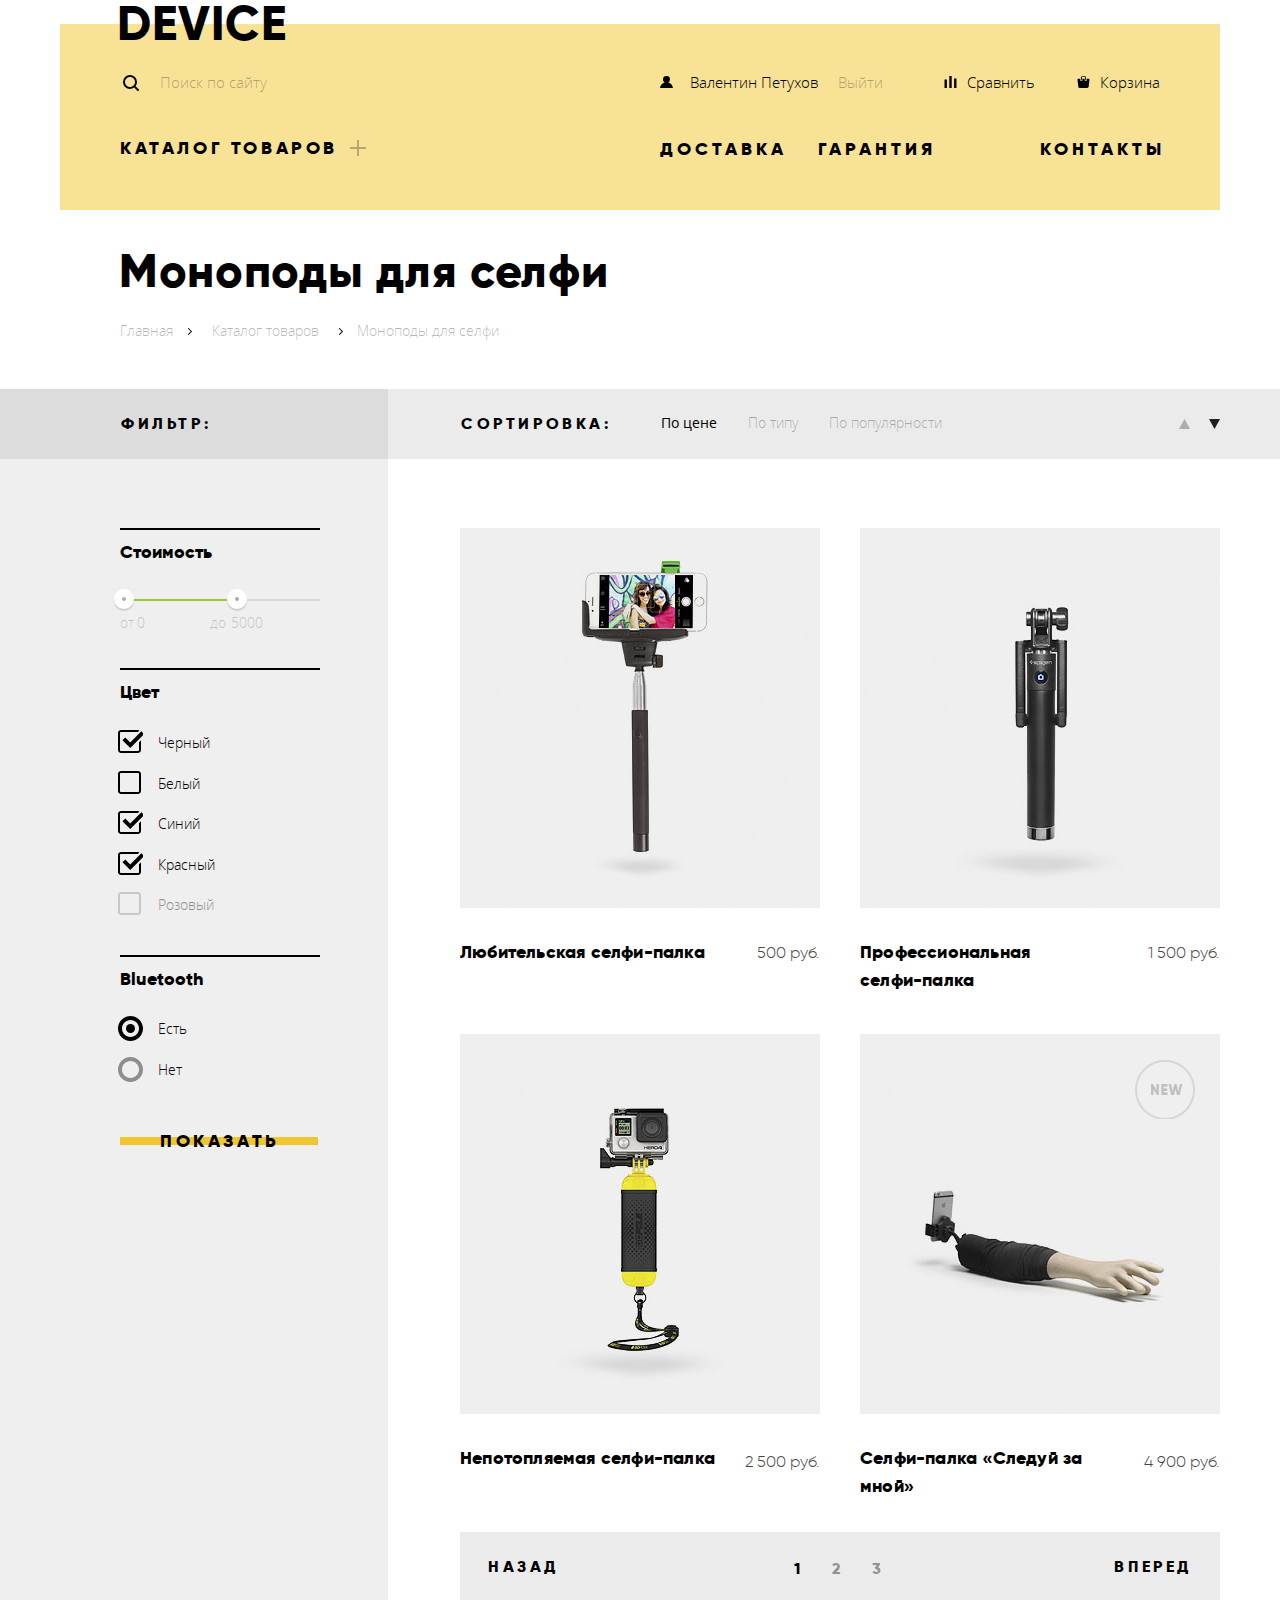
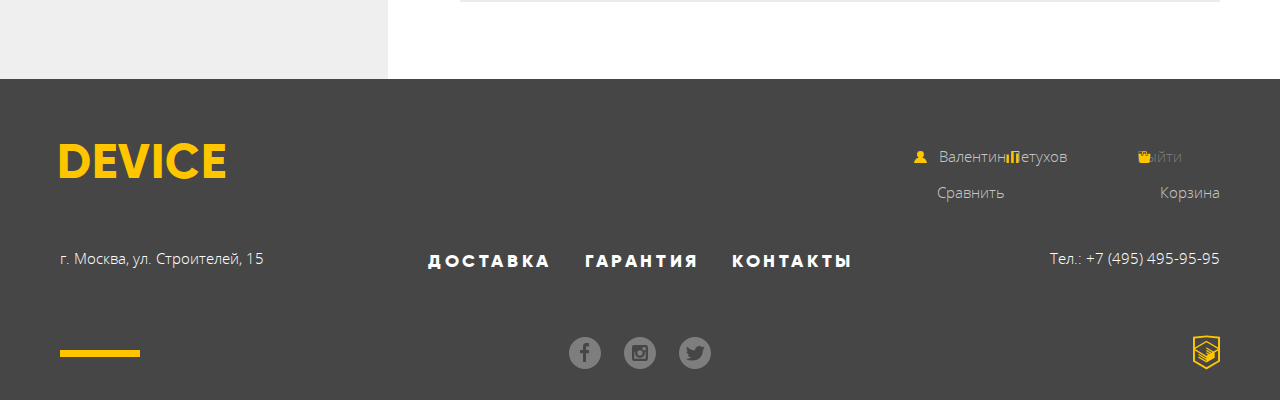
==== commit 6d4161ea: "v 2.0" ====
--- a/catalog.html
+++ b/catalog.html
@@ -4,7 +4,7 @@
     <meta charset="utf-8">
     <title>Страница каталога Device</title>
     <link href="css/normalize.css" rel="stylesheet">
-    <link href="css/style.css" rel="stylesheet">
+    <link href="css/style.min.css" rel="stylesheet">
   </head>
   <body>
     <header class="catalog-header">
--- a/css/style.min.css
+++ b/css/style.min.css
@@ -0,0 +1 @@
+.main-logo,.searching-form:focus~.form-search{display:block}.filters,.form-item,.slider-button{-webkit-box-direction:normal}html{-webkit-box-sizing:border-box;box-sizing:border-box}*,::after,::before{-webkit-box-sizing:inherit;box-sizing:inherit}body{min-width:1200px;margin:0;padding:0;font-family:Gilroy,Arial,sans-serif;color:#000}.bottom,.contacts-desc,.first-part,.navigation-footer,.slide p,.stats td,.top,.user-link{font-family:"Open Sans",Arial,sans-serif}img{max-width:100%;height:auto;-webkit-box-sizing:content-box;box-sizing:content-box}.find-out-more,.slider{-webkit-box-sizing:border-box}a{text-decoration:none}@font-face{font-weight:800;font-family:Gilroy;font-style:normal;src:url(../fonts/gilroyextrabold.woff2) format("woff2"),url(../fonts/gilroyextrabold.woff) format("woff")}@font-face{font-weight:300;font-family:Gilroy;font-style:normal;src:url(../fonts/gilroylight.woff2) format("woff2"),url(../fonts/gilroylight.woff) format("woff")}@font-face{font-weight:300;font-family:"Open Sans";font-style:normal;src:url(../fonts/opensanslight.woff2) format("woff2"),url(../fonts/opensanslight.woff) format("woff")}@font-face{font-weight:400;font-family:"Open Sans";font-style:normal;src:url(../fonts/opensans.woff2) format("woff2"),url(../fonts/opensans.woff) format("woff")}.container{width:1200px;margin:0 auto;padding:0 20px}.visually-hidden{position:absolute;width:1px;height:1px;margin:-1px;border:0;padding:0;clip:rect(0 0 0 0);overflow:hidden}.main-logo{font-weight:800;font-size:48px;line-height:48px;text-transform:uppercase;letter-spacing:1px;margin-left:-3px;margin-bottom:12px}.catalog-header .main-logo{color:rgba(0,0,0,1);cursor:pointer;display:block;width:170px}.catalog-header .main-logo:hover{color:rgba(0,0,0,.6);cursor:pointer}.catalog-header .main-logo:active{color:rgba(0,0,0,.3);cursor:pointer}.searching-form{border:none;border-bottom:2px solid transparent;padding-left:40px;background-color:#f7e296;outline:0;width:100%;padding-right:10px}.searching-form::-webkit-input-placeholder{font-family:"Open Sans",Arial,sans-serif;font-weight:300;font-size:15px;line-height:36px;color:rgba(0,0,0,.3)}.searching-form:-ms-input-placeholder{font-family:"Open Sans",Arial,sans-serif;font-weight:300;font-size:15px;line-height:36px;color:rgba(0,0,0,.3)}.searching-form::-ms-input-placeholder{font-family:"Open Sans",Arial,sans-serif;font-weight:300;font-size:15px;line-height:36px;color:rgba(0,0,0,.3)}.searching-form::placeholder{font-family:"Open Sans",Arial,sans-serif;font-weight:300;font-size:15px;line-height:36px;color:rgba(0,0,0,.3)}.searching-form:hover::-webkit-input-placeholder{color:rgba(0,0,0,.6)}.searching-form:hover:-ms-input-placeholder{color:rgba(0,0,0,.6)}.searching-form:hover::-ms-input-placeholder{color:rgba(0,0,0,.6)}.searching-form:hover::placeholder{color:rgba(0,0,0,.6)}.searching-form:focus::-webkit-input-placeholder{color:#000}.searching-form:focus:-ms-input-placeholder{color:#000}.searching-form:focus::-ms-input-placeholder{color:#000}.searching-form:focus::placeholder{color:#000}.searching-form:focus{-webkit-transition:.2s linear;-o-transition:.2s linear;transition:.2s linear;border-bottom:2px solid #000}.find-out-more,.user-link{display:inline-block;vertical-align:middle}.user-link{font-weight:300;font-size:15px;line-height:36px;color:#000}.navigation-link{font-weight:800;font-size:18px;line-height:18px;text-transform:uppercase;color:#000;letter-spacing:4px}.navigation-link:hover{color:rgba(0,0,0,.6)}.navigation-link:active{color:rgba(0,0,0,.3)}.slide h2{margin:0 0 19px;font-weight:800;font-size:47px;line-height:56px;color:#000;width:401px;letter-spacing:.7px}.find-out-more,.more-info,.services-link,.write-to-us{text-transform:uppercase;letter-spacing:3.6px}.slide p{font-weight:300;font-size:15px;line-height:30px;color:#464646}.find-out-more{font-weight:800;font-size:18px;line-height:18px;color:#000;text-align:center;margin-bottom:53px;box-sizing:border-box;overflow:hidden;position:relative;padding:11px 41px 11px 44px}.find-out-more::after,.slider-controls-item::after{content:"";position:absolute;background-color:#f0c52e;left:0}.find-out-more::after{width:220px;height:8px;top:16px;z-index:-1;-webkit-transition:.3s;-o-transition:.3s;transition:.3s}.find-out-more:hover::after{-webkit-transform:scale(7);-ms-transform:scale(7);transform:scale(7);-webkit-transition:.3s;-o-transition:.3s;transition:.3s}.find-out-more:active{color:rgba(0,0,0,.3)}.stats{margin-left:-3px}.stats th{font-weight:300;font-size:36px;line-height:36px;color:#000;padding-right:76px;padding-bottom:10px}.stats td{font-weight:300;font-size:13px;line-height:20px;color:#464646}.slider-controls-item::after{width:160px;height:7px;top:17px;z-index:-2;-webkit-transition:.3s;-o-transition:.3s;transition:.3s}.slider-controls-item:hover::after{-webkit-transform:scale(7);-ms-transform:scale(7);transform:scale(7);-webkit-transition:.3s;-o-transition:.3s;transition:.3s}.slider-controls-item:active::after{display:none}.slider-item h2{margin:0 0 31px;font-weight:800;font-size:47px;line-height:47px;color:#000;letter-spacing:1px;padding-left:1px;padding-top:30px}.first-part{font-weight:300;font-size:15px;line-height:30px;color:#464646}.about-us-title,.contacts-title{font-weight:800;font-size:47px;line-height:47px;color:#000}.contacts-title{margin:0 0 44px}.about-us-title{margin:0 0 43px}.bottom,.contacts-desc,.top{font-weight:300;font-size:15px;line-height:30px;color:#464646}.contacts-desc{margin-bottom:38px}.top{width:420px;margin-bottom:30px}.bottom{width:475px;margin-bottom:66px}.our-logistics{padding:0 0 0 35px;list-style:none;position:relative;margin-bottom:54px}.logistics-item::before,.logistics-item:last-child::before,.logistics-item:nth-child(2)::before{content:"";position:absolute;left:1px;width:8px;height:8px;background-image:url(../img/slider-button.png);background-repeat:no-repeat;display:inline-block;vertical-align:middle}.logistics-item{font-weight:800;font-size:16px;line-height:40px;color:#000}.logistics-item::before{top:16px}.logistics-item:nth-child(2)::before{top:56px}.logistics-item:last-child::before{top:96px}.more-info,.write-to-us{display:inline-block;font-weight:800;font-size:18px;line-height:18px;color:#000;width:260px;text-align:center;vertical-align:middle;position:relative;overflow:hidden;padding:11px 5px 11px 9px}.more-info:active,.write-to-us:active{color:rgba(0,0,0,.3)}.cart-item,.footer-navigation-list li:first-child,.phone{text-align:right}.more-info::before,.write-to-us::before{position:absolute;width:260px;background-color:#f0c52e;left:0;z-index:-1;content:"";height:7px}.more-info::before{top:17px;-webkit-transition:.3s;-o-transition:.3s;transition:.3s}.more-info:hover::before{-webkit-transform:scale(7);-ms-transform:scale(7);transform:scale(7);-webkit-transition:.3s;-o-transition:.3s;transition:.3s}.write-to-us::before{top:16px;-webkit-transition:.3s;-o-transition:.3s;transition:.3s}.write-to-us:hover::before{-webkit-transform:scale(7);-ms-transform:scale(7);transform:scale(7);-webkit-transition:.3s;-o-transition:.3s;transition:.3s}.footer{color:#ffc600;width:860px}.footer:hover{opacity:.6}.footer:active,.navigation-item:active .navigation-footer{opacity:.3}.navigation-footer{font-weight:300;font-size:15px;line-height:36px;color:rgba(255,255,255,.7);display:block;width:100px}.footer-services,.main-nav{display:-webkit-box;display:-ms-flexbox}.navigation-item:hover .navigation-footer{color:rgba(255,255,255,1)}.navigation-item .navigation-footer:active{color:rgba(255,255,255,.3)}.location,.phone{font-family:"Open Sans",Arial,sans-serif;font-weight:300;font-size:15px;line-height:30px;color:#fff;width:360px}.main-footer{padding-top:59px;background-color:#464646;padding-bottom:63px}.footer-services{display:flex;-webkit-box-pack:justify;-ms-flex-pack:justify;justify-content:space-between}.services-link{display:block;font-weight:800;font-size:18px;line-height:18px;color:rgba(255,255,255,1);width:146px}.services-link:hover{color:rgba(255,255,255,.6)}.services-link:active{color:rgba(255,255,255,.3)}.main-nav{display:flex;-webkit-box-pack:justify;-ms-flex-pack:justify;justify-content:space-between;margin-left:60px;margin-right:60px;padding-bottom:52px}.slider{position:relative;box-sizing:border-box;margin-bottom:91px}.mask-link,.submit-button{-webkit-box-sizing:border-box}.slider::after{content:"";position:absolute;width:100px;height:7px;background-color:#fff;top:39px;right:460px}.catalog-list:after,.searching-form-label::before{content:"";background-repeat:no-repeat;background-size:16px 16px;height:16px}.searching-form-label::before{position:absolute;background-image:url(../svg-device/search.svg);width:16px;top:75px;left:3px}.left-column{width:440px;position:relative}.right-column{position:relative;width:500px;margin-top:64px}.catalog-list:after{position:absolute;background-image:url(../svg-device/plus.svg);width:16px;bottom:1px;right:-16px;opacity:.3}.site-navigation,.user-navigation{display:-webkit-box;display:-ms-flexbox;display:flex;position:relative}.site-navigation{padding:0;list-style:none;margin:0}.user-navigation{padding:0;list-style:none;margin:0 0 39px}.user-navigation li{width:100px;padding-left:25px;text-align:right}.bas::after,.comp::before,.ent::before{background-repeat:no-repeat;background-size:13px 12px;width:13px;height:12px;bottom:12px;content:"";position:absolute}.user-navigation li:first-child{margin-right:176px;padding-right:30px}.user-list:hover .user-link{opacity:.6}.user-list .user-link:active,.user-list:active .user-link{opacity:.3}.user-navigation li:nth-child(2){margin-right:25px}.ent::before{background-image:url(../svg-device/user.svg);left:0}.bas::after{background-image:url(../svg-device/cart.svg);right:70px}.comp::before{background-image:url(../svg-device/compare.svg);right:203px}.bas:hover::after,.user-list:hover .bas::after,.user-list:hover .comp::before,.user-list:hover .ent::before{opacity:.6}.action-cameras:active::after,.bracelet:active::after,.clock:active::after,.monopod:active::after,.quadcopter:active::after,.user-list .bas:active::after,.user-list .comp:active::before,.user-list .ent:active::before,.user-list:active .bas::after,.user-list:active .comp::before,.user-list:active .ent::before,.vr:active::after{opacity:.3}.site-navigation li:last-child{margin-left:auto}.site-navigation li:first-child{margin-right:38px}.site-navigation li{width:120px}.slider-number{position:absolute;font-weight:800;font-size:180px;line-height:180px;color:#fff;top:-12px;right:48px}.right{width:560px}.slider-slide-1 .left{padding-left:90px;padding-top:2px}.slider-slide-2 .left{padding-left:115px;padding-top:15px}.slider-slide-3 .left{padding-left:30px;padding-top:67px}.slider-slide-3 h2{width:513px;z-index:0;position:relative}.slider-slide-1 p{width:485px}.slider-slide-2 p{width:450px;padding-bottom:0}.slider-slide-3 p{width:470px;padding-bottom:0}.slide p{margin-bottom:43px}.products-link{display:block;position:relative;font-weight:800;font-size:18px;line-height:24px;color:rgba(0,0,0,1);width:160px}.products-navigation,.services-catalog{display:-webkit-box;display:-ms-flexbox}.products-link::before{content:"";position:absolute;width:160px;height:160px;background-color:#f7e296;top:-193px;left:0;z-index:0}.action-cameras::after,.bracelet::after,.clock::after,.monopod::after,.quadcopter::after,.vr::after{position:absolute;background-repeat:no-repeat;background-position:0 0;z-index:1;content:""}.vr::after{background-image:url(../svg-device/popular-1.svg);width:97px;height:55px;background-size:97px 55px;top:-141px;left:31px}.monopod{padding-right:40px}.monopod::after{background-image:url(../svg-device/popular-2.svg);width:86px;height:117px;background-size:86px 117px;top:-152px;left:38px}.action-cameras::after{background-image:url(../svg-device/popular-3.svg);width:71px;height:87px;background-size:71px 87px;top:-155px;left:49px}.bracelet::after{background-image:url(../svg-device/popular-4.svg);width:107px;height:65px;background-size:107px 65px;top:-143px;left:28px}.clock::after{background-image:url(../svg-device/popular-5.svg);width:56px;height:98px;background-size:56px 98px;top:-161px;left:55px}.quadcopter::after{background-image:url(../svg-device/poppular-6.svg);width:132px;height:69px;background-size:132px 69px;top:-144px;left:13px}.cart:hover::after,.compare:hover::after{opacity:.6}.products-link:hover::before{background-color:#f0c52e}.products-link:active{color:rgba(0,0,0,.3)}.products-navigation{display:flex;-webkit-box-pack:justify;-ms-flex-pack:justify;justify-content:space-between;-ms-flex-wrap:wrap;flex-wrap:wrap;padding:0;margin:0;list-style:none;width:100%}.products-list a{margin-bottom:36px}.services-catalog input{display:none}.services-catalog{display:flex;-webkit-box-pack:justify;-ms-flex-pack:justify;justify-content:space-between;position:relative}.brands,.slider-button{display:-webkit-box;display:-ms-flexbox}.slider-list{padding:0;margin:0;list-style:none;position:relative;width:760px}.slider-button{display:flex;width:280px;-webkit-box-orient:vertical;-ms-flex-direction:column;flex-direction:column}.slider-button:after{content:"";position:absolute;left:277px;top:-44px;width:7px;height:319px;background-color:#000}.services{padding-top:89px}.first-part{width:455px}.main-content{background:url(../img/gray.png) center 422px repeat-x;margin-bottom:82px;position:relative;padding-top:193px}.catalog-header,.main-header{background-repeat:no-repeat;background-position:center 24px;z-index:-999}.main-header{background-image:url(../img/yellow.png)}.catalog-header{background-image:url(../img/catalog-yellow.png);margin-bottom:40px}.catalog-header .main-nav{margin-bottom:38px}.services{margin-bottom:210px}.brands{display:flex;-webkit-box-pack:justify;-ms-flex-pack:justify;justify-content:space-between;padding:0;margin:0;list-style:none}.about-company{display:-webkit-box;display:-ms-flexbox;display:flex;-webkit-box-pack:justify;-ms-flex-pack:justify;justify-content:space-between;position:relative}.about-us{width:500px;padding-top:62px}.contacts{width:560px;padding-top:62px}.about-us::before,.contacts::before{content:"";position:absolute;top:9px;width:80px;height:7px;background-color:#000}.company-list{margin-bottom:84px}.about-us::before{left:0}.contacts::before{right:480px}.map-link{display:block;margin-bottom:65px}.navigation-list{padding:0;margin:0;width:300px;list-style:none;display:-webkit-box;display:-ms-flexbox;display:flex;position:relative;-ms-flex-wrap:wrap;flex-wrap:wrap}.compare::after,.navigation-list .cart::after{position:absolute;background-repeat:no-repeat;background-size:13px 12px;width:13px;height:12px;top:13px;content:""}.navigation-item a{display:inline-block;vertical-align:middle}.footer-navigation,.services-list{display:-webkit-box;display:-ms-flexbox}.enter{padding-left:2px}.index .compare{padding-left:8px}.compare::after{background-image:url(../svg-device/compare-yellow.svg);right:201px}.navigation-list .cart::after{background-image:url(../svg-device/cart-yellow.svg);right:69px}.cart:active::after{opacity:.3}.compare{padding-left:20px}.services-list{display:flex;-webkit-box-pack:justify;-ms-flex-pack:justify;justify-content:space-between;-ms-flex-wrap:wrap;flex-wrap:wrap;padding:0;margin:0 0 65px;list-style:none;width:440px}.footer-navigation{display:flex;-webkit-box-pack:justify;-ms-flex-pack:justify;justify-content:space-between;margin-bottom:23px}.footer-navigation-list,.social-list{display:-webkit-box;display:-ms-flexbox}.footer-navigation-list{width:475px;display:flex;-webkit-box-pack:justify;-ms-flex-pack:justify;justify-content:space-between;margin-bottom:10px}.footer-navigation-list li:nth-child(2){text-align:center;width:100px}.footer{margin-bottom:0}.services-item{padding-top:9px}.del{padding-left:8px}.cont,.warr{padding-left:18px}.social-list{display:flex;-webkit-box-pack:justify;-ms-flex-pack:justify;justify-content:space-between;-ms-flex-wrap:wrap;flex-wrap:wrap;position:relative;padding:0;margin:0;list-style:none;width:160px}.filters,.footer-social{display:-webkit-box;display:-ms-flexbox}.social-list li:last-child{margin-left:auto}.footer-social{display:flex;-webkit-box-pack:center;-ms-flex-pack:center;justify-content:center;position:relative}.footer-social::before{content:"";position:absolute;width:80px;height:7px;background-color:#ffc600;top:15px;left:0}.social{display:block;width:52px}.social:link svg{opacity:.6}.social:hover svg{opacity:1}.social:active svg{opacity:.3}.fb{position:relative;padding-left:7px;padding-top:2px}.fb::after,.inst::after,.tw::after{position:absolute;background-size:32px 32px;width:32px;height:32px;top:2px;opacity:.3;content:"";background-repeat:no-repeat}.fb::after{background-image:url(../svg-device/fb.svg);left:9px}.inst::after{background-image:url(../svg-device/instagram.svg);left:12px}.tw::after{background-image:url(../svg-device/twitter.svg);left:11px}.inst,.tw{position:relative;padding-top:2px}.fb:hover::after,.inst:hover::after,.tw:hover::after{opacity:1}.fb:active::after,.inst:active::after,.tw:active::after{opacity:.1}.inst{padding-left:10px}.tw{padding-left:12px}.html-academy::after{content:"";position:absolute;background-image:url(../svg-device/logo-html.svg);background-repeat:no-repeat;background-position:0 0;background-size:27px 35px;width:27px;height:35px;top:0;right:0}.catalog-link,.main-page-link,.price-catalog{position:relative}.html-academy:hover::after{opacity:.6}.html-academy:active::after{opacity:.3}.filters{display:flex;-webkit-box-orient:vertical;-ms-flex-direction:column;flex-direction:column;width:328px;padding-left:60px;padding-right:68px}.catalog,.price-catalog{display:-webkit-box;display:-ms-flexbox}.price-catalog{width:760px}.catalog{display:flex;-webkit-box-pack:justify;-ms-flex-pack:justify;justify-content:space-between}.sorting{width:100%}.price-catalog{display:flex;-ms-flex-flow:wrap;flex-flow:wrap;-webkit-box-pack:justify;-ms-flex-pack:justify;justify-content:space-between}.breadcrumbs,.filter-type{-webkit-box-pack:justify;list-style:none}.catalog-title{font-weight:800;font-size:47px;line-height:47px;color:#000;letter-spacing:.7px;margin-bottom:18px;padding-left:59px}.breadcrumbs a,.filters-input,.max-price,.min-price{font-family:"Open Sans",Arial,sans-serif;font-weight:300;font-size:14px}.filter-title,.sorting span,.submit-button{letter-spacing:3.6px;text-transform:uppercase}.breadcrumbs a{line-height:36px;color:rgba(0,0,0,.3)}.breadcrumbs a:hover{color:rgba(0,0,0,.6)}.breadcrumbs a:active{color:rgba(0,0,0,.1)}.catalog-link::after,.main-page-link::after{content:"";position:absolute;background-image:url(../svg-device/nav-arrow.svg);width:4px;height:7px;top:7px}.main-page-link::after{right:-19px}.catalog-link::after{right:-24px}.breadcrumbs{display:-webkit-box;display:-ms-flexbox;display:flex;-ms-flex-pack:justify;justify-content:space-between;padding:0 0 0 60px;margin:0;width:439px}.filter-title{font-weight:800;font-size:16px;line-height:16px;color:#000;margin:0 0 69px;padding-left:1px;padding-top:27px;padding-bottom:27px}.circle,.filter-item,.square{padding:0;margin:0;border:none}.square label{position:relative;display:block;width:100%}.checkbox-input+label:after,.checkbox-input+label:before{content:"";top:-2px;left:-40px;height:25px;width:25px;background-repeat:no-repeat;opacity:1;position:absolute;cursor:pointer;vertical-align:middle}.checkbox-input+label:before{display:inline-block;background-image:url(../svg-device/checkbox-off.svg)}.checkbox-input+label:after{display:none;background-image:url(../svg-device/checkbox-on.svg)}.circle legend,.filter-item legend,.square legend{font-size:18px;line-height:18px;color:#000;border-top:2px solid #000;width:100%;padding-top:13px;font-weight:800}.checkbox-input:checked+label::after{display:block}.checkbox-input:checked+label:hover::after{opacity:.6}.checkbox-input:checked+label:active::after{opacity:1}.checkbox-input:focus+label::after{outline:#3b99fc solid 2px}.checkbox-input:checked+label::before{display:none}.price-controls,.sorting{display:-webkit-box;display:-ms-flexbox}.checkbox-input+label:hover::before{opacity:.6}.checkbox-input+label:active::before{opacity:1}.checkbox-input:focus+label::before{outline:#3b99fc solid 2px}.checkbox-input:disabled+label,.checkbox-input:disabled+label::after,.checkbox-input:disabled+label::before{opacity:.4}.circle input[type=radio],.square input{opacity:0}.filter-item{margin-bottom:35px}.filter-item legend{margin-bottom:38px}.square legend{margin-bottom:13px}.circle legend{margin-bottom:12px}.range-controls .scale{height:2px;background:#d7dcde}.range-controls .bar{width:61%;height:2px;background:#91c92f;margin-left:0}.range-controls .toggle{position:absolute;top:31px;left:0;width:4px;height:4px;background-color:#ababab;padding:0;border:8px solid #fff;border-radius:50%;-webkit-box-shadow:0 2px 1px 0 #cfcfcf;box-shadow:0 2px 1px 0 #cfcfcf;cursor:pointer}.max-price input,.min-price input,.submit-button{background-color:transparent}.range-controls .toggle-min{left:-6px;top:-10px;width:20px;height:20px}.range-controls .toggle-max:active,.range-controls .toggle-min:active{-webkit-transform:scale(1.2);-ms-transform:scale(1.2);transform:scale(1.2)}.range-controls .toggle-max{left:107px;top:-10px;width:20px;height:20px}.range-controls{position:relative;margin-bottom:11px}.filters-input{border:none;width:50%}.min-price input{padding-left:3px}.max-price input{padding-left:5px}.price-controls{display:flex}.price-controls .min-price{width:45%}.price-controls .max-price{width:55%}.price-controls label{display:inline-block;vertical-align:middle}.filters-input,.max-price,.min-price{line-height:14px;color:rgba(0,0,0,.2)}.checkbox,.circle label{font-family:"Open Sans",Arial,sans-serif;font-weight:300;font-size:14px;line-height:22px;color:#000;margin-left:38px}.square{margin-bottom:39px}.circle label{position:relative;display:block;width:100%}.radio-input+label:after,.radio-input+label:before{position:absolute;top:-2px;left:-40px;height:25px;width:25px;background-repeat:no-repeat;opacity:1;cursor:pointer;content:"";vertical-align:middle}.radio-input+label:before{display:inline-block;background-image:url(../svg-device/radio-off.svg)}.radio-input+label:after{display:none;background-image:url(../svg-device/radio-on.svg)}.radio-input:checked+label::after{display:block}.radio-input:checked+label:hover::after{opacity:.6}.radio-input:checked+label:active::after{opacity:1}.radio-input:focus+label::after{outline:#3b99fc solid 2px}.radio-input:checked+label::before{display:none}.radio-input+label:hover::before{opacity:.6}.radio-input+label:active::before{opacity:1}.radio-input:focus+label::before{outline:#3b99fc solid 2px}.radio-input:disabled+label::after,.radio-input:disabled+label::before{opacity:.4}.submit-button{font-family:Gilroy,Arial,sans-serif;font-weight:800;font-size:18px;line-height:18px;color:rgba(0,0,0,1);display:inline-block;text-align:center;vertical-align:middle;box-sizing:border-box;border:none;outline:0;margin-top:40px;position:relative;z-index:0;overflow:hidden;padding:11px 39px 11px 40px}.submit-button::after{content:"";position:absolute;width:200px;height:8px;background-color:#f0c52e;top:16px;left:-2px;z-index:-1;-webkit-transition:.3s;-o-transition:.3s;transition:.3s}.submit-button:hover::after{-webkit-transform:scale(7);-ms-transform:scale(7);transform:scale(7);-webkit-transition:.3s;-o-transition:.3s;transition:.3s}.submit-button:hover:active{color:rgba(0,0,0,.3)}.sorting span{width:201px;font-weight:800;font-size:16px;line-height:16px;color:#000;padding-left:1px;padding-top:27px;padding-bottom:27px;display:block}.popularity,.price,.type{font-size:14px;line-height:14px;font-family:"Open Sans",Arial,sans-serif}.sorting{display:flex;position:relative;margin-bottom:69px;background-color:#ebebeb}.filter-type{padding:25px 0 0;margin:0;display:-webkit-box;display:-ms-flexbox;display:flex;-ms-flex-pack:justify;justify-content:space-between;-ms-flex-wrap:wrap;flex-wrap:wrap;width:343px}.arrow-asc,.arrow-des{position:absolute;background-repeat:no-repeat;top:30px;width:12px;height:12px}.popularity,.type{font-weight:300;color:rgba(0,0,0,.3)}.popularity:hover,.type:hover{color:rgba(0,0,0,.6)}.popularity:active,.price,.type:active{color:rgba(0,0,0,1)}.price{font-weight:400}.price:hover{color:rgba(0,0,0,.6)}.arrow-des{background-image:url(../svg-device/icon-down-dir.svg);right:-1px}.arrow-des:hover{opacity:.6}.arrow-asc{background-image:url(../svg-device/icon-up-dir.svg);right:29px;opacity:.3}.arrow-asc:hover{opacity:.6}.arrow-asc:active{opacity:1}.item-desc{margin:0}.item-desc a{font-weight:800;font-size:18px;line-height:21px;color:#000;letter-spacing:.2px}.catalog-item img{margin-bottom:24px}.catalog-item{position:relative}.catalog-item:hover img{opacity:.7}.catalog-item:hover .mask{display:block}.mask{display:none;position:absolute;width:202px;height:80px;top:170px;left:79px}.mask .mask-compare{position:absolute;font-family:"Open Sans",Arial,sans-serif;font-weight:300;font-size:13px;line-height:36px;color:rgba(0,0,0,.5);top:46px;left:32px;cursor:pointer}.mask .mask-compare:hover{color:rgba(0,0,0,1)}.mask .mask-compare:active{color:rgba(0,0,0,.2)}.mask-link{font-family:Gilroy,Arial,sans-serif;font-weight:800;font-size:18px;line-height:18px;text-transform:uppercase;width:100%;color:rgba(0,0,0,1);display:inline-block;text-align:center;vertical-align:middle;letter-spacing:3.6px;box-sizing:border-box;background-color:transparent;position:relative;z-index:0;overflow:hidden;cursor:pointer;padding:11px 10px}.form-item input,.form-search,.one .one-link,.three-link,.two-link{font-family:"Open Sans",Arial,sans-serif}.mask-link::after{content:"";position:absolute;width:200px;height:8px;background-color:#f0c52e;top:16px;left:1px;z-index:-1;-webkit-transition:.3s;-o-transition:.3s;transition:.3s}.map-close,.mask-link:hover::after{-webkit-transition:.3s;-o-transition:.3s}.mask-link:hover::after{-webkit-transform:scale(7);-ms-transform:scale(7);transform:scale(7);transition:.3s}.mask-link:active{color:rgba(0,0,0,.4)}.item-1 span,.item-2 span,.item-3 span,.item-4 span{font-weight:300;font-size:16px;line-height:16px;color:#464646;position:absolute;right:1px}.item-1 span{bottom:3px}.item-1{margin-bottom:70px}.professional{width:180px}.item-2 span{bottom:73px}.follow-me{width:230px}.item-3 span{bottom:62px}.item-4 span{bottom:28px}.item-4{margin-bottom:34px}.new{content:"new"}.button::before,.new::after,.user::after{content:""}.pagination{width:100%;display:-webkit-box;display:-ms-flexbox;display:flex;-webkit-box-pack:justify;-ms-flex-pack:justify;justify-content:space-between;background-color:#ebebeb;padding:0;margin:0 0 77px;list-style:none}.pagination-back,.pagination-item,.pagination-next{display:block;font-size:16px;line-height:16px;text-transform:uppercase;cursor:pointer;font-weight:800}.pagination-item{color:rgba(0,0,0,1);width:40px;vertical-align:middle;text-align:center;padding:29px 8px 20px}.pagination-page{color:rgba(0,0,0,.4)}.pagination-page:hover{color:rgba(0,0,0,.6)}.pagination-current,.pagination-page:active{color:rgba(0,0,0,1)}.pagination-back,.pagination-next{color:rgba(0,0,0,1);letter-spacing:3.6px;background-color:#ebebeb;padding:27px 28px}.pagination-back:active,.pagination-next:active{color:rgba(0,0,0,.3)}.pagination-back:active,.pagination-back:hover,.pagination-next:active,.pagination-next:hover{background-color:#d9d9d9}.pagination li:first-child{margin-right:auto}.pagination li:last-child{margin-left:auto}.form-search{font-weight:300;font-size:15px;line-height:36px;color:rgba(0,0,0);background-color:transparent;border:2px solid #000;outline:0;cursor:pointer;-webkit-box-sizing:border-box;box-sizing:border-box;padding:4px 18px;display:none}.form-search:hover{-webkit-transition:all .15s linear;-o-transition:all .15s linear;transition:all .15s linear;background-color:#000;color:#fff}.form-search:active{background-color:#000;color:rgba(255,255,255,.3)}.header-form{display:-webkit-box;display:-ms-flexbox;display:flex;-webkit-box-pack:justify;-ms-flex-pack:justify;justify-content:space-between;margin-bottom:31px;height:48px}.dji,.go-pro,.go-pro:hover,.sp-gadgets,.vive,.vive:hover{display:block}.dji,.dji:hover,.go-pro,.go-pro:hover,.sp-gadgets,.sp-gadgets:hover,.vive,.vive:hover{background-size:260px 100px;width:260px;height:100px;background-repeat:no-repeat;cursor:pointer}.dji{background-image:url(../img/logo-1.png)}.dji:hover{background-image:url(../img/dji-col.png)}.sp-gadgets{background-image:url(../img/logo-2.png)}.sp-gadgets:hover{background-image:url(../img/sp-col.png);display:block}.go-pro{background-image:url(../img/logo-3.png)}.go-pro:hover{background-image:url(../img/go-col.png)}.vive{background-image:url(../img/logo-4.png)}.vive:hover{background-image:url(../img/vive-col.png)}.stats .long{padding-right:59px}.slider input{display:none}.slides .slider-controler{display:inline-block;width:12px;height:12px;margin-right:21px;vertical-align:top;background-color:transparent;border:1px solid #000;border-radius:50%;cursor:pointer;top:50%;position:relative;z-index:1}.button,.slider-controls-item{vertical-align:middle;overflow:hidden}.slides{position:absolute;top:329px;right:62px;z-index:1;font-size:0}.catalog-list,.slider-controls-item{font-size:18px;line-height:18px;text-transform:uppercase}.slide{position:relative;display:none;padding-top:81px;padding-left:600px;padding-bottom:20px}#hit-1:checked~.slides .slider-controler-1::after,#hit-2:checked~.slides .slider-controler-2::after,#hit-3:checked~.slides .slider-controler-3::after{content:"";position:absolute;-webkit-transform:translate(-50%,-50%);-ms-transform:translate(-50%,-50%);transform:translate(-50%,-50%);left:50%;top:50%;width:6px;height:6px;background-color:transparent;border:1px solid #000;border-radius:50%}.slider-slides{padding:0;margin:0;list-style:none}#hit-1:checked~.slider-slides .slider-slide-1{background-image:url(../img/slider-1.png);background-repeat:no-repeat;background-position:90px 2px}#hit-2:checked~.slider-slides .slider-slide-2{background-image:url(../img/slider-2.png);background-repeat:no-repeat;background-position:116px 14px}#hit-3:checked~.slider-slides .slider-slide-3{background-image:url(../img/slider-3.png);background-repeat:no-repeat;background-position:31px 67px}#hit-1:checked~.slider-slides .slider-slide-1,#hit-2:checked~.slider-slides .slider-slide-2,#hit-3:checked~.slider-slides .slider-slide-3{display:block}#product-1:checked~.slider-button .slider-controls-item--1::after,#product-2:checked~.slider-button .slider-controls-item--2::after,#product-3:checked~.slider-button .slider-controls-item--3::after,.slider-item{display:none}.slider-item p{padding-bottom:15px}.slider-item-2 p{width:426px}#product-1:checked~.slider-list .slider-item-1,#product-2:checked~.slider-list .slider-item-2,#product-3:checked~.slider-list .slider-item-3{display:block}#product-1:checked~.slider-list .slider-item-1{background:url(../svg-device/delivery.svg) 558px 41px no-repeat}#product-1:checked~.slider-button .slider-controls-item--1,#product-2:checked~.slider-button .slider-controls-item--2,#product-3:checked~.slider-button .slider-controls-item--3{width:100%;background-color:#000;color:#f7e184;text-align:left;padding-bottom:11px;padding-top:11px;z-index:0;position:relative}#product-2:checked~.slider-list .slider-item-2{background-image:url(../svg-device/warranty.svg);background-repeat:no-repeat;background-position:543px 17px}#product-3:checked~.slider-list .slider-item-3{background-image:url(../svg-device/credit.svg);background-repeat:no-repeat;background-position:534px 17px}#product-1:checked~.slider-button .slider-controls-item--1{-webkit-transition:.15s;-o-transition:.15s;transition:.15s;padding-left:19px}#product-2:checked~.slider-button .slider-controls-item--2{-webkit-transition:.15s;-o-transition:.15s;transition:.15s;padding-left:28px}#product-3:checked~.slider-button .slider-controls-item--3{-webkit-transition:.15s;-o-transition:.15s;transition:.15s;padding-left:42px}.slider-button{padding-top:36px}.slider-controls-item{font-weight:800;color:#000;display:inline-block;width:160px;text-align:center;letter-spacing:4px;margin-bottom:24px;position:relative;z-index:0;-webkit-transition:width .15s;-o-transition:width .15s;transition:width .15s;cursor:pointer;padding:11px 5px 11px 9px}.slider-item-3 p{width:416px}.map{border-radius:2px}.catalog-list{position:relative;font-weight:800;letter-spacing:3.6px;width:230px}.catalog-list:hover{color:rgba(0,0,0,.6)}.main-menu:hover .sub-menu{display:block}.catalog-list:active{color:rgba(0,0,0,.3)}.main-menu{padding:0;margin:0;list-style:none;width:220px}.sub-menu{position:absolute;display:none;padding-top:24px}.one,.three,.two{padding:0;margin:0;list-style:none}.one .one-link,.three-link,.two-link{font-weight:300;font-size:15px;line-height:36px;color:rgba(0,0,0,1);text-transform:none;letter-spacing:normal;cursor:pointer}.one a:hover,.three a:hover,.two a:hover{color:rgba(0,0,0,.6)}.one a:active,.three a:active,.two a:active{color:rgba(0,0,0,.3)}.one{width:240px}.two{width:200px}.drop{display:-webkit-box;display:-ms-flexbox;display:flex;width:1160px;background-color:#f7e296;z-index:2;position:relative;padding-bottom:34px;right:60px;padding-left:61px}.main-popup,.popup{width:960px;position:fixed;border-radius:3px;top:50%;left:50%}.popup{display:none;height:560px;-webkit-box-shadow:0 10px 30px .5px #000;box-shadow:0 10px 30px .5px #000;-webkit-transform:translate(-50%,-50%);-ms-transform:translate(-50%,-50%);transform:translate(-50%,-50%);z-index:3}.map-popup{display:block;width:960px;height:560px}.modal-show{display:block;-webkit-animation-name:incoming;animation-name:incoming;-webkit-animation-duration:.4s;animation-duration:.4s;-webkit-animation-timing-function:ease-out;animation-timing-function:ease-out}.error,.show:not(.animation-finished){-webkit-animation-timing-function:ease-out}.main-popup{display:none;background-color:#fff;-webkit-box-shadow:0 10px 30px .5px #000;box-shadow:0 10px 30px .5px #000;-webkit-transform:translate(-50%,-50%);-ms-transform:translate(-50%,-50%);transform:translate(-50%,-50%);z-index:3;padding:97px 100px 75px}.map-close,.modal-close{position:absolute;background-image:url(../svg-device/modal-close.svg);background-size:55px 55px;background-repeat:no-repeat;width:55px;height:55px;z-index:3;top:23px;right:22px;background-color:#fff;outline:0;cursor:pointer}.show{display:block}.show:not(.animation-finished){-webkit-animation-name:incoming;animation-name:incoming;-webkit-animation-duration:.4s;animation-duration:.4s;animation-timing-function:ease-out}.map-close{opacity:.5;transition:.3s;border-radius:50%;border:none}.map-close:hover,.modal-close{-webkit-transition:.3s;-o-transition:.3s}.map-close:hover{opacity:1;-webkit-transform:rotate(45deg);-ms-transform:rotate(45deg);transform:rotate(45deg);transition:.3s}.map-close:active{opacity:.3}.modal-close{opacity:.5;border-radius:50%;border:none;transition:.3s}.button,.filters{position:relative}.button::before,.modal-close:hover{-webkit-transition:.3s;-o-transition:.3s}.modal-close:hover{opacity:1;-webkit-transform:rotate(45deg);-ms-transform:rotate(45deg);transform:rotate(45deg);transition:.3s}.modal-close:active{opacity:.3}.form-item input{width:360px;height:50px;outline:0;padding:10px 17px 12px;border:3px solid transparent;border-radius:2px;font-weight:400;font-size:14px;line-height:18px;background-color:#f2f2f2;color:rgba(0,0,0,.5)}.catalog-main,.catalog-main .container{position:relative;background:url(../img/top-gray.png) center top repeat-x,-webkit-gradient(linear,left top,right top,color-stop(29%,#efefef),color-stop(29%,#fff),color-stop(71%,#fff));background:url(../img/top-gray.png) center top repeat-x,-webkit-linear-gradient(left,#efefef 29%,#fff 29%,#fff 71%);background:url(../img/top-gray.png) center top repeat-x,-o-linear-gradient(left,#efefef 29%,#fff 29%,#fff 71%);background:url(../img/top-gray.png) center top repeat-x,linear-gradient(90deg,#efefef 29%,#fff 29%,#fff 71%);overflow-x:hidden}.form-item input[type=text]{margin-bottom:36px}.form-item textarea{margin-bottom:42px}.form-item input:hover{background-color:#ebebeb}.form-item input:focus{border:3px solid #f7e296;background-color:#fff;color:rgba(0,0,0,1)}.form-item input::-webkit-input-placeholder{color:rgba(0,0,0,.4)}.form-item input:-ms-input-placeholder{color:rgba(0,0,0,.4)}.form-item input::-ms-input-placeholder{color:rgba(0,0,0,.4)}.form-item input::placeholder{color:rgba(0,0,0,.4)}.form-item input:focus::-webkit-input-placeholder{color:rgba(0,0,0,1)}.form-item input:focus:-ms-input-placeholder{color:rgba(0,0,0,1)}.form-item input:focus::-ms-input-placeholder{color:rgba(0,0,0,1)}.form-item input:focus::placeholder{color:rgba(0,0,0,1)}.form-item textarea:hover{background-color:#ebebeb}.form-item textarea:focus{background-color:#fff;border:3px solid #f7e296}.form-item textarea::-webkit-input-placeholder{color:rgba(0,0,0,.4)}.form-item textarea:-ms-input-placeholder{color:rgba(0,0,0,.4)}.form-item textarea::-ms-input-placeholder{color:rgba(0,0,0,.4)}.form-item textarea::placeholder{color:rgba(0,0,0,.4)}.form-item{display:-webkit-box;display:-ms-flexbox;display:flex;-webkit-box-orient:vertical;-ms-flex-direction:column;flex-direction:column;margin-bottom:1px}.form-item textarea:focus::-webkit-input-placeholder{color:rgba(0,0,0,1)}.form-item textarea:focus:-ms-input-placeholder{color:rgba(0,0,0,1)}.form-item textarea:focus::-ms-input-placeholder{color:rgba(0,0,0,1)}.form-item textarea:focus::placeholder{color:rgba(0,0,0,1)}.form-item label{font-family:Gilroy,Arial,sans-serif;font-weight:800;font-size:18px;line-height:18px;padding-bottom:10px}.form-item textarea{width:760px;min-height:155px;padding:10px 17px;border:3px solid transparent;background-color:#f2f2f2;font-family:"Open Sans",Arial,sans-serif;font-weight:400;font-size:14px;line-height:18px;outline:0}.button{font-family:Gilroy,Arial,sans-serif;font-weight:800;font-size:18px;line-height:18px;text-transform:uppercase;background-color:#fff;color:#000;letter-spacing:4px;border:none;outline:0;cursor:pointer;display:inline-block;z-index:2;padding:11px 31px 11px 34px}.button:active,.navigation-catalog .current{color:rgba(0,0,0,.3)}.button::before{position:absolute;width:200px;height:7px;background-color:#f0c52e;top:16px;right:0;transition:.3s;z-index:-1}.button:hover::before{-webkit-transform:scale(7);-ms-transform:scale(7);transform:scale(7);-webkit-transition:.3s;-o-transition:.3s;transition:.3s}.error{-webkit-animation-name:shake;animation-name:shake;-webkit-animation-duration:.2s;animation-duration:.2s;animation-timing-function:ease-out}.error .name{background-color:#f6dada}.navigation-catalog li:first-child{width:160px;padding-right:0;padding-left:0;margin-right:20px;text-align:right}.navigation-catalog li:nth-child(2){padding-left:0;text-align:left}.navigation-catalog li:nth-child(3){padding-left:5px;text-align:left}.navigation-catalog .current:hover{color:rgba(0,0,0,.6)}.flex-form{display:-webkit-box;display:-ms-flexbox;display:flex;-webkit-box-pack:justify;-ms-flex-pack:justify;justify-content:space-between;-ms-flex-wrap:wrap;flex-wrap:wrap;margin-bottom:3px}.user{position:relative;width:144px}.user::after{position:absolute;background-image:url(../svg-device/user-yellow.svg);background-repeat:no-repeat;background-size:13px 12px;width:13px;height:12px;top:12px;right:158px}.new{position:relative}.new::after{position:absolute;width:60px;height:60px;background-image:url(../img/NEW.png);top:25px;right:25px}.enter::before,.logged::before{content:"";background-image:url(../svg-device/user-yellow.svg);background-repeat:no-repeat;background-size:13px 12px;height:12px}.enter{position:relative;color:rgba(255,255,255,.7)}.enter::before{position:absolute;width:13px;top:12px;right:112px}.cart:hover::before,.compare:hover::after,.enter:hover::before{opacity:.6}.cart:active::after,.compare:active::after,.enter:active::before{opacity:.3}.logged{position:relative;width:150px}.out{color:rgba(255,255,255,.3);padding-right:21px}.logged::before{position:absolute;width:13px;top:13px;right:140px}@-webkit-keyframes shake{0%,100%{-webkit-transform:translate(-50%,-50%);transform:translate(-50%,-50%)}20%,80%{-webkit-transform:translate(-45%,-50%);transform:translate(-45%,-50%)}40%,60%{-webkit-transform:translate(-55%,-50%);transform:translate(-55%,-50%)}}@keyframes shake{0%,100%{-webkit-transform:translate(-50%,-50%);transform:translate(-50%,-50%)}20%,80%{-webkit-transform:translate(-45%,-50%);transform:translate(-45%,-50%)}40%,60%{-webkit-transform:translate(-55%,-50%);transform:translate(-55%,-50%)}}@-webkit-keyframes incoming{0%{-webkit-transform:translate(-400%,-50%);transform:translate(-400%,-50%)}25%,75%{-webkit-transform:translate(-55%,-50%);transform:translate(-55%,-50%)}50%{-webkit-transform:translate(-45%,-50%);transform:translate(-45%,-50%)}100%{-webkit-transform:translate(-50%,-50%);transform:translate(-50%,-50%)}}@keyframes incoming{0%{-webkit-transform:translate(-400%,-50%);transform:translate(-400%,-50%)}25%,75%{-webkit-transform:translate(-55%,-50%);transform:translate(-55%,-50%)}50%{-webkit-transform:translate(-45%,-50%);transform:translate(-45%,-50%)}100%{-webkit-transform:translate(-50%,-50%);transform:translate(-50%,-50%)}}
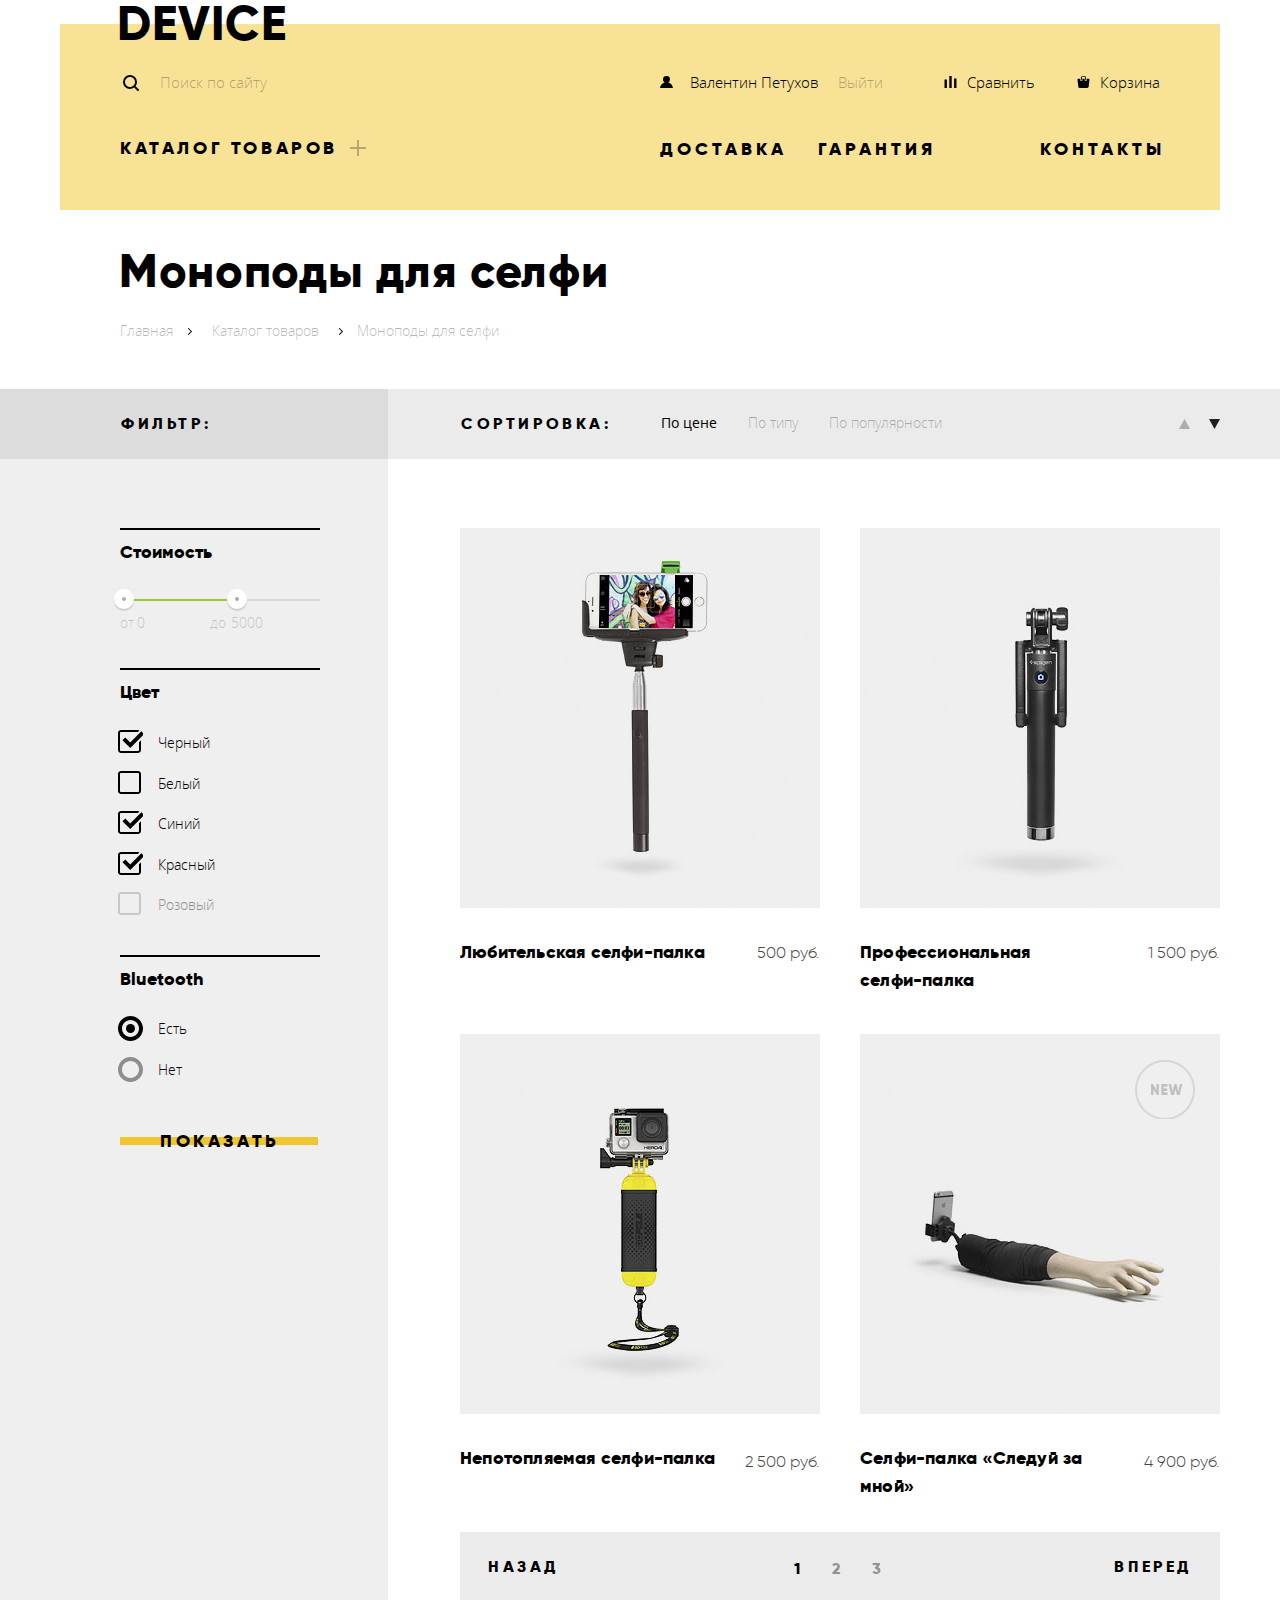
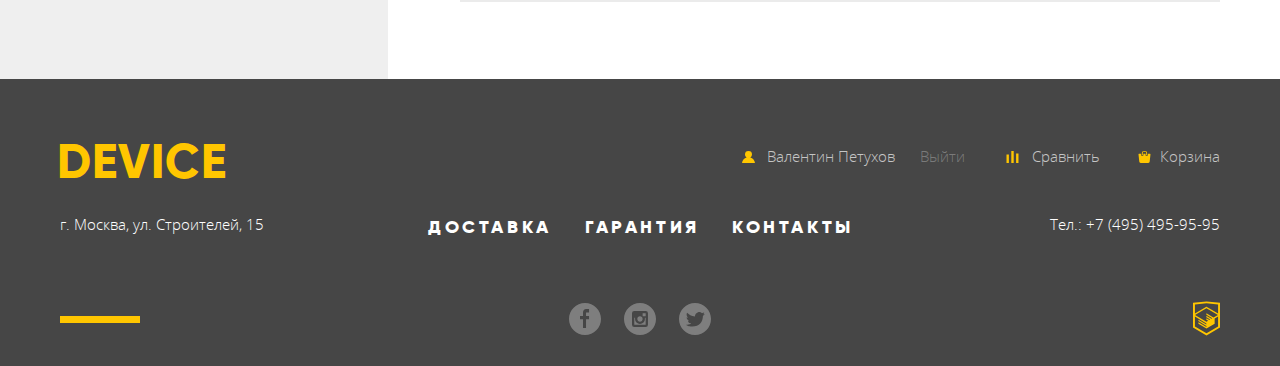
==== commit a8ddc759: "ver 3.0" ====
--- a/catalog.html
+++ b/catalog.html
@@ -166,7 +166,7 @@
     </main>
     <footer class="main-footer">
       <div class="container">
-        <section class="footer-navigation">
+        <section class="footer-navigation catalog-navigation">
           <h2 class="visually-hidden">Навигация</h2>
           <span><a href="index.html" class="main-logo footer">device</a></span>
           <ul class="navigation-list footer-navigation-list">
--- a/css/style.min.css
+++ b/css/style.min.css
@@ -1 +1 @@
-.main-logo,.searching-form:focus~.form-search{display:block}.filters,.form-item,.slider-button{-webkit-box-direction:normal}html{-webkit-box-sizing:border-box;box-sizing:border-box}*,::after,::before{-webkit-box-sizing:inherit;box-sizing:inherit}body{min-width:1200px;margin:0;padding:0;font-family:Gilroy,Arial,sans-serif;color:#000}.bottom,.contacts-desc,.first-part,.navigation-footer,.slide p,.stats td,.top,.user-link{font-family:"Open Sans",Arial,sans-serif}img{max-width:100%;height:auto;-webkit-box-sizing:content-box;box-sizing:content-box}.find-out-more,.slider{-webkit-box-sizing:border-box}a{text-decoration:none}@font-face{font-weight:800;font-family:Gilroy;font-style:normal;src:url(../fonts/gilroyextrabold.woff2) format("woff2"),url(../fonts/gilroyextrabold.woff) format("woff")}@font-face{font-weight:300;font-family:Gilroy;font-style:normal;src:url(../fonts/gilroylight.woff2) format("woff2"),url(../fonts/gilroylight.woff) format("woff")}@font-face{font-weight:300;font-family:"Open Sans";font-style:normal;src:url(../fonts/opensanslight.woff2) format("woff2"),url(../fonts/opensanslight.woff) format("woff")}@font-face{font-weight:400;font-family:"Open Sans";font-style:normal;src:url(../fonts/opensans.woff2) format("woff2"),url(../fonts/opensans.woff) format("woff")}.container{width:1200px;margin:0 auto;padding:0 20px}.visually-hidden{position:absolute;width:1px;height:1px;margin:-1px;border:0;padding:0;clip:rect(0 0 0 0);overflow:hidden}.main-logo{font-weight:800;font-size:48px;line-height:48px;text-transform:uppercase;letter-spacing:1px;margin-left:-3px;margin-bottom:12px}.catalog-header .main-logo{color:rgba(0,0,0,1);cursor:pointer;display:block;width:170px}.catalog-header .main-logo:hover{color:rgba(0,0,0,.6);cursor:pointer}.catalog-header .main-logo:active{color:rgba(0,0,0,.3);cursor:pointer}.searching-form{border:none;border-bottom:2px solid transparent;padding-left:40px;background-color:#f7e296;outline:0;width:100%;padding-right:10px}.searching-form::-webkit-input-placeholder{font-family:"Open Sans",Arial,sans-serif;font-weight:300;font-size:15px;line-height:36px;color:rgba(0,0,0,.3)}.searching-form:-ms-input-placeholder{font-family:"Open Sans",Arial,sans-serif;font-weight:300;font-size:15px;line-height:36px;color:rgba(0,0,0,.3)}.searching-form::-ms-input-placeholder{font-family:"Open Sans",Arial,sans-serif;font-weight:300;font-size:15px;line-height:36px;color:rgba(0,0,0,.3)}.searching-form::placeholder{font-family:"Open Sans",Arial,sans-serif;font-weight:300;font-size:15px;line-height:36px;color:rgba(0,0,0,.3)}.searching-form:hover::-webkit-input-placeholder{color:rgba(0,0,0,.6)}.searching-form:hover:-ms-input-placeholder{color:rgba(0,0,0,.6)}.searching-form:hover::-ms-input-placeholder{color:rgba(0,0,0,.6)}.searching-form:hover::placeholder{color:rgba(0,0,0,.6)}.searching-form:focus::-webkit-input-placeholder{color:#000}.searching-form:focus:-ms-input-placeholder{color:#000}.searching-form:focus::-ms-input-placeholder{color:#000}.searching-form:focus::placeholder{color:#000}.searching-form:focus{-webkit-transition:.2s linear;-o-transition:.2s linear;transition:.2s linear;border-bottom:2px solid #000}.find-out-more,.user-link{display:inline-block;vertical-align:middle}.user-link{font-weight:300;font-size:15px;line-height:36px;color:#000}.navigation-link{font-weight:800;font-size:18px;line-height:18px;text-transform:uppercase;color:#000;letter-spacing:4px}.navigation-link:hover{color:rgba(0,0,0,.6)}.navigation-link:active{color:rgba(0,0,0,.3)}.slide h2{margin:0 0 19px;font-weight:800;font-size:47px;line-height:56px;color:#000;width:401px;letter-spacing:.7px}.find-out-more,.more-info,.services-link,.write-to-us{text-transform:uppercase;letter-spacing:3.6px}.slide p{font-weight:300;font-size:15px;line-height:30px;color:#464646}.find-out-more{font-weight:800;font-size:18px;line-height:18px;color:#000;text-align:center;margin-bottom:53px;box-sizing:border-box;overflow:hidden;position:relative;padding:11px 41px 11px 44px}.find-out-more::after,.slider-controls-item::after{content:"";position:absolute;background-color:#f0c52e;left:0}.find-out-more::after{width:220px;height:8px;top:16px;z-index:-1;-webkit-transition:.3s;-o-transition:.3s;transition:.3s}.find-out-more:hover::after{-webkit-transform:scale(7);-ms-transform:scale(7);transform:scale(7);-webkit-transition:.3s;-o-transition:.3s;transition:.3s}.find-out-more:active{color:rgba(0,0,0,.3)}.stats{margin-left:-3px}.stats th{font-weight:300;font-size:36px;line-height:36px;color:#000;padding-right:76px;padding-bottom:10px}.stats td{font-weight:300;font-size:13px;line-height:20px;color:#464646}.slider-controls-item::after{width:160px;height:7px;top:17px;z-index:-2;-webkit-transition:.3s;-o-transition:.3s;transition:.3s}.slider-controls-item:hover::after{-webkit-transform:scale(7);-ms-transform:scale(7);transform:scale(7);-webkit-transition:.3s;-o-transition:.3s;transition:.3s}.slider-controls-item:active::after{display:none}.slider-item h2{margin:0 0 31px;font-weight:800;font-size:47px;line-height:47px;color:#000;letter-spacing:1px;padding-left:1px;padding-top:30px}.first-part{font-weight:300;font-size:15px;line-height:30px;color:#464646}.about-us-title,.contacts-title{font-weight:800;font-size:47px;line-height:47px;color:#000}.contacts-title{margin:0 0 44px}.about-us-title{margin:0 0 43px}.bottom,.contacts-desc,.top{font-weight:300;font-size:15px;line-height:30px;color:#464646}.contacts-desc{margin-bottom:38px}.top{width:420px;margin-bottom:30px}.bottom{width:475px;margin-bottom:66px}.our-logistics{padding:0 0 0 35px;list-style:none;position:relative;margin-bottom:54px}.logistics-item::before,.logistics-item:last-child::before,.logistics-item:nth-child(2)::before{content:"";position:absolute;left:1px;width:8px;height:8px;background-image:url(../img/slider-button.png);background-repeat:no-repeat;display:inline-block;vertical-align:middle}.logistics-item{font-weight:800;font-size:16px;line-height:40px;color:#000}.logistics-item::before{top:16px}.logistics-item:nth-child(2)::before{top:56px}.logistics-item:last-child::before{top:96px}.more-info,.write-to-us{display:inline-block;font-weight:800;font-size:18px;line-height:18px;color:#000;width:260px;text-align:center;vertical-align:middle;position:relative;overflow:hidden;padding:11px 5px 11px 9px}.more-info:active,.write-to-us:active{color:rgba(0,0,0,.3)}.cart-item,.footer-navigation-list li:first-child,.phone{text-align:right}.more-info::before,.write-to-us::before{position:absolute;width:260px;background-color:#f0c52e;left:0;z-index:-1;content:"";height:7px}.more-info::before{top:17px;-webkit-transition:.3s;-o-transition:.3s;transition:.3s}.more-info:hover::before{-webkit-transform:scale(7);-ms-transform:scale(7);transform:scale(7);-webkit-transition:.3s;-o-transition:.3s;transition:.3s}.write-to-us::before{top:16px;-webkit-transition:.3s;-o-transition:.3s;transition:.3s}.write-to-us:hover::before{-webkit-transform:scale(7);-ms-transform:scale(7);transform:scale(7);-webkit-transition:.3s;-o-transition:.3s;transition:.3s}.footer{color:#ffc600;width:860px}.footer:hover{opacity:.6}.footer:active,.navigation-item:active .navigation-footer{opacity:.3}.navigation-footer{font-weight:300;font-size:15px;line-height:36px;color:rgba(255,255,255,.7);display:block;width:100px}.footer-services,.main-nav{display:-webkit-box;display:-ms-flexbox}.navigation-item:hover .navigation-footer{color:rgba(255,255,255,1)}.navigation-item .navigation-footer:active{color:rgba(255,255,255,.3)}.location,.phone{font-family:"Open Sans",Arial,sans-serif;font-weight:300;font-size:15px;line-height:30px;color:#fff;width:360px}.main-footer{padding-top:59px;background-color:#464646;padding-bottom:63px}.footer-services{display:flex;-webkit-box-pack:justify;-ms-flex-pack:justify;justify-content:space-between}.services-link{display:block;font-weight:800;font-size:18px;line-height:18px;color:rgba(255,255,255,1);width:146px}.services-link:hover{color:rgba(255,255,255,.6)}.services-link:active{color:rgba(255,255,255,.3)}.main-nav{display:flex;-webkit-box-pack:justify;-ms-flex-pack:justify;justify-content:space-between;margin-left:60px;margin-right:60px;padding-bottom:52px}.slider{position:relative;box-sizing:border-box;margin-bottom:91px}.mask-link,.submit-button{-webkit-box-sizing:border-box}.slider::after{content:"";position:absolute;width:100px;height:7px;background-color:#fff;top:39px;right:460px}.catalog-list:after,.searching-form-label::before{content:"";background-repeat:no-repeat;background-size:16px 16px;height:16px}.searching-form-label::before{position:absolute;background-image:url(../svg-device/search.svg);width:16px;top:75px;left:3px}.left-column{width:440px;position:relative}.right-column{position:relative;width:500px;margin-top:64px}.catalog-list:after{position:absolute;background-image:url(../svg-device/plus.svg);width:16px;bottom:1px;right:-16px;opacity:.3}.site-navigation,.user-navigation{display:-webkit-box;display:-ms-flexbox;display:flex;position:relative}.site-navigation{padding:0;list-style:none;margin:0}.user-navigation{padding:0;list-style:none;margin:0 0 39px}.user-navigation li{width:100px;padding-left:25px;text-align:right}.bas::after,.comp::before,.ent::before{background-repeat:no-repeat;background-size:13px 12px;width:13px;height:12px;bottom:12px;content:"";position:absolute}.user-navigation li:first-child{margin-right:176px;padding-right:30px}.user-list:hover .user-link{opacity:.6}.user-list .user-link:active,.user-list:active .user-link{opacity:.3}.user-navigation li:nth-child(2){margin-right:25px}.ent::before{background-image:url(../svg-device/user.svg);left:0}.bas::after{background-image:url(../svg-device/cart.svg);right:70px}.comp::before{background-image:url(../svg-device/compare.svg);right:203px}.bas:hover::after,.user-list:hover .bas::after,.user-list:hover .comp::before,.user-list:hover .ent::before{opacity:.6}.action-cameras:active::after,.bracelet:active::after,.clock:active::after,.monopod:active::after,.quadcopter:active::after,.user-list .bas:active::after,.user-list .comp:active::before,.user-list .ent:active::before,.user-list:active .bas::after,.user-list:active .comp::before,.user-list:active .ent::before,.vr:active::after{opacity:.3}.site-navigation li:last-child{margin-left:auto}.site-navigation li:first-child{margin-right:38px}.site-navigation li{width:120px}.slider-number{position:absolute;font-weight:800;font-size:180px;line-height:180px;color:#fff;top:-12px;right:48px}.right{width:560px}.slider-slide-1 .left{padding-left:90px;padding-top:2px}.slider-slide-2 .left{padding-left:115px;padding-top:15px}.slider-slide-3 .left{padding-left:30px;padding-top:67px}.slider-slide-3 h2{width:513px;z-index:0;position:relative}.slider-slide-1 p{width:485px}.slider-slide-2 p{width:450px;padding-bottom:0}.slider-slide-3 p{width:470px;padding-bottom:0}.slide p{margin-bottom:43px}.products-link{display:block;position:relative;font-weight:800;font-size:18px;line-height:24px;color:rgba(0,0,0,1);width:160px}.products-navigation,.services-catalog{display:-webkit-box;display:-ms-flexbox}.products-link::before{content:"";position:absolute;width:160px;height:160px;background-color:#f7e296;top:-193px;left:0;z-index:0}.action-cameras::after,.bracelet::after,.clock::after,.monopod::after,.quadcopter::after,.vr::after{position:absolute;background-repeat:no-repeat;background-position:0 0;z-index:1;content:""}.vr::after{background-image:url(../svg-device/popular-1.svg);width:97px;height:55px;background-size:97px 55px;top:-141px;left:31px}.monopod{padding-right:40px}.monopod::after{background-image:url(../svg-device/popular-2.svg);width:86px;height:117px;background-size:86px 117px;top:-152px;left:38px}.action-cameras::after{background-image:url(../svg-device/popular-3.svg);width:71px;height:87px;background-size:71px 87px;top:-155px;left:49px}.bracelet::after{background-image:url(../svg-device/popular-4.svg);width:107px;height:65px;background-size:107px 65px;top:-143px;left:28px}.clock::after{background-image:url(../svg-device/popular-5.svg);width:56px;height:98px;background-size:56px 98px;top:-161px;left:55px}.quadcopter::after{background-image:url(../svg-device/poppular-6.svg);width:132px;height:69px;background-size:132px 69px;top:-144px;left:13px}.cart:hover::after,.compare:hover::after{opacity:.6}.products-link:hover::before{background-color:#f0c52e}.products-link:active{color:rgba(0,0,0,.3)}.products-navigation{display:flex;-webkit-box-pack:justify;-ms-flex-pack:justify;justify-content:space-between;-ms-flex-wrap:wrap;flex-wrap:wrap;padding:0;margin:0;list-style:none;width:100%}.products-list a{margin-bottom:36px}.services-catalog input{display:none}.services-catalog{display:flex;-webkit-box-pack:justify;-ms-flex-pack:justify;justify-content:space-between;position:relative}.brands,.slider-button{display:-webkit-box;display:-ms-flexbox}.slider-list{padding:0;margin:0;list-style:none;position:relative;width:760px}.slider-button{display:flex;width:280px;-webkit-box-orient:vertical;-ms-flex-direction:column;flex-direction:column}.slider-button:after{content:"";position:absolute;left:277px;top:-44px;width:7px;height:319px;background-color:#000}.services{padding-top:89px}.first-part{width:455px}.main-content{background:url(../img/gray.png) center 422px repeat-x;margin-bottom:82px;position:relative;padding-top:193px}.catalog-header,.main-header{background-repeat:no-repeat;background-position:center 24px;z-index:-999}.main-header{background-image:url(../img/yellow.png)}.catalog-header{background-image:url(../img/catalog-yellow.png);margin-bottom:40px}.catalog-header .main-nav{margin-bottom:38px}.services{margin-bottom:210px}.brands{display:flex;-webkit-box-pack:justify;-ms-flex-pack:justify;justify-content:space-between;padding:0;margin:0;list-style:none}.about-company{display:-webkit-box;display:-ms-flexbox;display:flex;-webkit-box-pack:justify;-ms-flex-pack:justify;justify-content:space-between;position:relative}.about-us{width:500px;padding-top:62px}.contacts{width:560px;padding-top:62px}.about-us::before,.contacts::before{content:"";position:absolute;top:9px;width:80px;height:7px;background-color:#000}.company-list{margin-bottom:84px}.about-us::before{left:0}.contacts::before{right:480px}.map-link{display:block;margin-bottom:65px}.navigation-list{padding:0;margin:0;width:300px;list-style:none;display:-webkit-box;display:-ms-flexbox;display:flex;position:relative;-ms-flex-wrap:wrap;flex-wrap:wrap}.compare::after,.navigation-list .cart::after{position:absolute;background-repeat:no-repeat;background-size:13px 12px;width:13px;height:12px;top:13px;content:""}.navigation-item a{display:inline-block;vertical-align:middle}.footer-navigation,.services-list{display:-webkit-box;display:-ms-flexbox}.enter{padding-left:2px}.index .compare{padding-left:8px}.compare::after{background-image:url(../svg-device/compare-yellow.svg);right:201px}.navigation-list .cart::after{background-image:url(../svg-device/cart-yellow.svg);right:69px}.cart:active::after{opacity:.3}.compare{padding-left:20px}.services-list{display:flex;-webkit-box-pack:justify;-ms-flex-pack:justify;justify-content:space-between;-ms-flex-wrap:wrap;flex-wrap:wrap;padding:0;margin:0 0 65px;list-style:none;width:440px}.footer-navigation{display:flex;-webkit-box-pack:justify;-ms-flex-pack:justify;justify-content:space-between;margin-bottom:23px}.footer-navigation-list,.social-list{display:-webkit-box;display:-ms-flexbox}.footer-navigation-list{width:475px;display:flex;-webkit-box-pack:justify;-ms-flex-pack:justify;justify-content:space-between;margin-bottom:10px}.footer-navigation-list li:nth-child(2){text-align:center;width:100px}.footer{margin-bottom:0}.services-item{padding-top:9px}.del{padding-left:8px}.cont,.warr{padding-left:18px}.social-list{display:flex;-webkit-box-pack:justify;-ms-flex-pack:justify;justify-content:space-between;-ms-flex-wrap:wrap;flex-wrap:wrap;position:relative;padding:0;margin:0;list-style:none;width:160px}.filters,.footer-social{display:-webkit-box;display:-ms-flexbox}.social-list li:last-child{margin-left:auto}.footer-social{display:flex;-webkit-box-pack:center;-ms-flex-pack:center;justify-content:center;position:relative}.footer-social::before{content:"";position:absolute;width:80px;height:7px;background-color:#ffc600;top:15px;left:0}.social{display:block;width:52px}.social:link svg{opacity:.6}.social:hover svg{opacity:1}.social:active svg{opacity:.3}.fb{position:relative;padding-left:7px;padding-top:2px}.fb::after,.inst::after,.tw::after{position:absolute;background-size:32px 32px;width:32px;height:32px;top:2px;opacity:.3;content:"";background-repeat:no-repeat}.fb::after{background-image:url(../svg-device/fb.svg);left:9px}.inst::after{background-image:url(../svg-device/instagram.svg);left:12px}.tw::after{background-image:url(../svg-device/twitter.svg);left:11px}.inst,.tw{position:relative;padding-top:2px}.fb:hover::after,.inst:hover::after,.tw:hover::after{opacity:1}.fb:active::after,.inst:active::after,.tw:active::after{opacity:.1}.inst{padding-left:10px}.tw{padding-left:12px}.html-academy::after{content:"";position:absolute;background-image:url(../svg-device/logo-html.svg);background-repeat:no-repeat;background-position:0 0;background-size:27px 35px;width:27px;height:35px;top:0;right:0}.catalog-link,.main-page-link,.price-catalog{position:relative}.html-academy:hover::after{opacity:.6}.html-academy:active::after{opacity:.3}.filters{display:flex;-webkit-box-orient:vertical;-ms-flex-direction:column;flex-direction:column;width:328px;padding-left:60px;padding-right:68px}.catalog,.price-catalog{display:-webkit-box;display:-ms-flexbox}.price-catalog{width:760px}.catalog{display:flex;-webkit-box-pack:justify;-ms-flex-pack:justify;justify-content:space-between}.sorting{width:100%}.price-catalog{display:flex;-ms-flex-flow:wrap;flex-flow:wrap;-webkit-box-pack:justify;-ms-flex-pack:justify;justify-content:space-between}.breadcrumbs,.filter-type{-webkit-box-pack:justify;list-style:none}.catalog-title{font-weight:800;font-size:47px;line-height:47px;color:#000;letter-spacing:.7px;margin-bottom:18px;padding-left:59px}.breadcrumbs a,.filters-input,.max-price,.min-price{font-family:"Open Sans",Arial,sans-serif;font-weight:300;font-size:14px}.filter-title,.sorting span,.submit-button{letter-spacing:3.6px;text-transform:uppercase}.breadcrumbs a{line-height:36px;color:rgba(0,0,0,.3)}.breadcrumbs a:hover{color:rgba(0,0,0,.6)}.breadcrumbs a:active{color:rgba(0,0,0,.1)}.catalog-link::after,.main-page-link::after{content:"";position:absolute;background-image:url(../svg-device/nav-arrow.svg);width:4px;height:7px;top:7px}.main-page-link::after{right:-19px}.catalog-link::after{right:-24px}.breadcrumbs{display:-webkit-box;display:-ms-flexbox;display:flex;-ms-flex-pack:justify;justify-content:space-between;padding:0 0 0 60px;margin:0;width:439px}.filter-title{font-weight:800;font-size:16px;line-height:16px;color:#000;margin:0 0 69px;padding-left:1px;padding-top:27px;padding-bottom:27px}.circle,.filter-item,.square{padding:0;margin:0;border:none}.square label{position:relative;display:block;width:100%}.checkbox-input+label:after,.checkbox-input+label:before{content:"";top:-2px;left:-40px;height:25px;width:25px;background-repeat:no-repeat;opacity:1;position:absolute;cursor:pointer;vertical-align:middle}.checkbox-input+label:before{display:inline-block;background-image:url(../svg-device/checkbox-off.svg)}.checkbox-input+label:after{display:none;background-image:url(../svg-device/checkbox-on.svg)}.circle legend,.filter-item legend,.square legend{font-size:18px;line-height:18px;color:#000;border-top:2px solid #000;width:100%;padding-top:13px;font-weight:800}.checkbox-input:checked+label::after{display:block}.checkbox-input:checked+label:hover::after{opacity:.6}.checkbox-input:checked+label:active::after{opacity:1}.checkbox-input:focus+label::after{outline:#3b99fc solid 2px}.checkbox-input:checked+label::before{display:none}.price-controls,.sorting{display:-webkit-box;display:-ms-flexbox}.checkbox-input+label:hover::before{opacity:.6}.checkbox-input+label:active::before{opacity:1}.checkbox-input:focus+label::before{outline:#3b99fc solid 2px}.checkbox-input:disabled+label,.checkbox-input:disabled+label::after,.checkbox-input:disabled+label::before{opacity:.4}.circle input[type=radio],.square input{opacity:0}.filter-item{margin-bottom:35px}.filter-item legend{margin-bottom:38px}.square legend{margin-bottom:13px}.circle legend{margin-bottom:12px}.range-controls .scale{height:2px;background:#d7dcde}.range-controls .bar{width:61%;height:2px;background:#91c92f;margin-left:0}.range-controls .toggle{position:absolute;top:31px;left:0;width:4px;height:4px;background-color:#ababab;padding:0;border:8px solid #fff;border-radius:50%;-webkit-box-shadow:0 2px 1px 0 #cfcfcf;box-shadow:0 2px 1px 0 #cfcfcf;cursor:pointer}.max-price input,.min-price input,.submit-button{background-color:transparent}.range-controls .toggle-min{left:-6px;top:-10px;width:20px;height:20px}.range-controls .toggle-max:active,.range-controls .toggle-min:active{-webkit-transform:scale(1.2);-ms-transform:scale(1.2);transform:scale(1.2)}.range-controls .toggle-max{left:107px;top:-10px;width:20px;height:20px}.range-controls{position:relative;margin-bottom:11px}.filters-input{border:none;width:50%}.min-price input{padding-left:3px}.max-price input{padding-left:5px}.price-controls{display:flex}.price-controls .min-price{width:45%}.price-controls .max-price{width:55%}.price-controls label{display:inline-block;vertical-align:middle}.filters-input,.max-price,.min-price{line-height:14px;color:rgba(0,0,0,.2)}.checkbox,.circle label{font-family:"Open Sans",Arial,sans-serif;font-weight:300;font-size:14px;line-height:22px;color:#000;margin-left:38px}.square{margin-bottom:39px}.circle label{position:relative;display:block;width:100%}.radio-input+label:after,.radio-input+label:before{position:absolute;top:-2px;left:-40px;height:25px;width:25px;background-repeat:no-repeat;opacity:1;cursor:pointer;content:"";vertical-align:middle}.radio-input+label:before{display:inline-block;background-image:url(../svg-device/radio-off.svg)}.radio-input+label:after{display:none;background-image:url(../svg-device/radio-on.svg)}.radio-input:checked+label::after{display:block}.radio-input:checked+label:hover::after{opacity:.6}.radio-input:checked+label:active::after{opacity:1}.radio-input:focus+label::after{outline:#3b99fc solid 2px}.radio-input:checked+label::before{display:none}.radio-input+label:hover::before{opacity:.6}.radio-input+label:active::before{opacity:1}.radio-input:focus+label::before{outline:#3b99fc solid 2px}.radio-input:disabled+label::after,.radio-input:disabled+label::before{opacity:.4}.submit-button{font-family:Gilroy,Arial,sans-serif;font-weight:800;font-size:18px;line-height:18px;color:rgba(0,0,0,1);display:inline-block;text-align:center;vertical-align:middle;box-sizing:border-box;border:none;outline:0;margin-top:40px;position:relative;z-index:0;overflow:hidden;padding:11px 39px 11px 40px}.submit-button::after{content:"";position:absolute;width:200px;height:8px;background-color:#f0c52e;top:16px;left:-2px;z-index:-1;-webkit-transition:.3s;-o-transition:.3s;transition:.3s}.submit-button:hover::after{-webkit-transform:scale(7);-ms-transform:scale(7);transform:scale(7);-webkit-transition:.3s;-o-transition:.3s;transition:.3s}.submit-button:hover:active{color:rgba(0,0,0,.3)}.sorting span{width:201px;font-weight:800;font-size:16px;line-height:16px;color:#000;padding-left:1px;padding-top:27px;padding-bottom:27px;display:block}.popularity,.price,.type{font-size:14px;line-height:14px;font-family:"Open Sans",Arial,sans-serif}.sorting{display:flex;position:relative;margin-bottom:69px;background-color:#ebebeb}.filter-type{padding:25px 0 0;margin:0;display:-webkit-box;display:-ms-flexbox;display:flex;-ms-flex-pack:justify;justify-content:space-between;-ms-flex-wrap:wrap;flex-wrap:wrap;width:343px}.arrow-asc,.arrow-des{position:absolute;background-repeat:no-repeat;top:30px;width:12px;height:12px}.popularity,.type{font-weight:300;color:rgba(0,0,0,.3)}.popularity:hover,.type:hover{color:rgba(0,0,0,.6)}.popularity:active,.price,.type:active{color:rgba(0,0,0,1)}.price{font-weight:400}.price:hover{color:rgba(0,0,0,.6)}.arrow-des{background-image:url(../svg-device/icon-down-dir.svg);right:-1px}.arrow-des:hover{opacity:.6}.arrow-asc{background-image:url(../svg-device/icon-up-dir.svg);right:29px;opacity:.3}.arrow-asc:hover{opacity:.6}.arrow-asc:active{opacity:1}.item-desc{margin:0}.item-desc a{font-weight:800;font-size:18px;line-height:21px;color:#000;letter-spacing:.2px}.catalog-item img{margin-bottom:24px}.catalog-item{position:relative}.catalog-item:hover img{opacity:.7}.catalog-item:hover .mask{display:block}.mask{display:none;position:absolute;width:202px;height:80px;top:170px;left:79px}.mask .mask-compare{position:absolute;font-family:"Open Sans",Arial,sans-serif;font-weight:300;font-size:13px;line-height:36px;color:rgba(0,0,0,.5);top:46px;left:32px;cursor:pointer}.mask .mask-compare:hover{color:rgba(0,0,0,1)}.mask .mask-compare:active{color:rgba(0,0,0,.2)}.mask-link{font-family:Gilroy,Arial,sans-serif;font-weight:800;font-size:18px;line-height:18px;text-transform:uppercase;width:100%;color:rgba(0,0,0,1);display:inline-block;text-align:center;vertical-align:middle;letter-spacing:3.6px;box-sizing:border-box;background-color:transparent;position:relative;z-index:0;overflow:hidden;cursor:pointer;padding:11px 10px}.form-item input,.form-search,.one .one-link,.three-link,.two-link{font-family:"Open Sans",Arial,sans-serif}.mask-link::after{content:"";position:absolute;width:200px;height:8px;background-color:#f0c52e;top:16px;left:1px;z-index:-1;-webkit-transition:.3s;-o-transition:.3s;transition:.3s}.map-close,.mask-link:hover::after{-webkit-transition:.3s;-o-transition:.3s}.mask-link:hover::after{-webkit-transform:scale(7);-ms-transform:scale(7);transform:scale(7);transition:.3s}.mask-link:active{color:rgba(0,0,0,.4)}.item-1 span,.item-2 span,.item-3 span,.item-4 span{font-weight:300;font-size:16px;line-height:16px;color:#464646;position:absolute;right:1px}.item-1 span{bottom:3px}.item-1{margin-bottom:70px}.professional{width:180px}.item-2 span{bottom:73px}.follow-me{width:230px}.item-3 span{bottom:62px}.item-4 span{bottom:28px}.item-4{margin-bottom:34px}.new{content:"new"}.button::before,.new::after,.user::after{content:""}.pagination{width:100%;display:-webkit-box;display:-ms-flexbox;display:flex;-webkit-box-pack:justify;-ms-flex-pack:justify;justify-content:space-between;background-color:#ebebeb;padding:0;margin:0 0 77px;list-style:none}.pagination-back,.pagination-item,.pagination-next{display:block;font-size:16px;line-height:16px;text-transform:uppercase;cursor:pointer;font-weight:800}.pagination-item{color:rgba(0,0,0,1);width:40px;vertical-align:middle;text-align:center;padding:29px 8px 20px}.pagination-page{color:rgba(0,0,0,.4)}.pagination-page:hover{color:rgba(0,0,0,.6)}.pagination-current,.pagination-page:active{color:rgba(0,0,0,1)}.pagination-back,.pagination-next{color:rgba(0,0,0,1);letter-spacing:3.6px;background-color:#ebebeb;padding:27px 28px}.pagination-back:active,.pagination-next:active{color:rgba(0,0,0,.3)}.pagination-back:active,.pagination-back:hover,.pagination-next:active,.pagination-next:hover{background-color:#d9d9d9}.pagination li:first-child{margin-right:auto}.pagination li:last-child{margin-left:auto}.form-search{font-weight:300;font-size:15px;line-height:36px;color:rgba(0,0,0);background-color:transparent;border:2px solid #000;outline:0;cursor:pointer;-webkit-box-sizing:border-box;box-sizing:border-box;padding:4px 18px;display:none}.form-search:hover{-webkit-transition:all .15s linear;-o-transition:all .15s linear;transition:all .15s linear;background-color:#000;color:#fff}.form-search:active{background-color:#000;color:rgba(255,255,255,.3)}.header-form{display:-webkit-box;display:-ms-flexbox;display:flex;-webkit-box-pack:justify;-ms-flex-pack:justify;justify-content:space-between;margin-bottom:31px;height:48px}.dji,.go-pro,.go-pro:hover,.sp-gadgets,.vive,.vive:hover{display:block}.dji,.dji:hover,.go-pro,.go-pro:hover,.sp-gadgets,.sp-gadgets:hover,.vive,.vive:hover{background-size:260px 100px;width:260px;height:100px;background-repeat:no-repeat;cursor:pointer}.dji{background-image:url(../img/logo-1.png)}.dji:hover{background-image:url(../img/dji-col.png)}.sp-gadgets{background-image:url(../img/logo-2.png)}.sp-gadgets:hover{background-image:url(../img/sp-col.png);display:block}.go-pro{background-image:url(../img/logo-3.png)}.go-pro:hover{background-image:url(../img/go-col.png)}.vive{background-image:url(../img/logo-4.png)}.vive:hover{background-image:url(../img/vive-col.png)}.stats .long{padding-right:59px}.slider input{display:none}.slides .slider-controler{display:inline-block;width:12px;height:12px;margin-right:21px;vertical-align:top;background-color:transparent;border:1px solid #000;border-radius:50%;cursor:pointer;top:50%;position:relative;z-index:1}.button,.slider-controls-item{vertical-align:middle;overflow:hidden}.slides{position:absolute;top:329px;right:62px;z-index:1;font-size:0}.catalog-list,.slider-controls-item{font-size:18px;line-height:18px;text-transform:uppercase}.slide{position:relative;display:none;padding-top:81px;padding-left:600px;padding-bottom:20px}#hit-1:checked~.slides .slider-controler-1::after,#hit-2:checked~.slides .slider-controler-2::after,#hit-3:checked~.slides .slider-controler-3::after{content:"";position:absolute;-webkit-transform:translate(-50%,-50%);-ms-transform:translate(-50%,-50%);transform:translate(-50%,-50%);left:50%;top:50%;width:6px;height:6px;background-color:transparent;border:1px solid #000;border-radius:50%}.slider-slides{padding:0;margin:0;list-style:none}#hit-1:checked~.slider-slides .slider-slide-1{background-image:url(../img/slider-1.png);background-repeat:no-repeat;background-position:90px 2px}#hit-2:checked~.slider-slides .slider-slide-2{background-image:url(../img/slider-2.png);background-repeat:no-repeat;background-position:116px 14px}#hit-3:checked~.slider-slides .slider-slide-3{background-image:url(../img/slider-3.png);background-repeat:no-repeat;background-position:31px 67px}#hit-1:checked~.slider-slides .slider-slide-1,#hit-2:checked~.slider-slides .slider-slide-2,#hit-3:checked~.slider-slides .slider-slide-3{display:block}#product-1:checked~.slider-button .slider-controls-item--1::after,#product-2:checked~.slider-button .slider-controls-item--2::after,#product-3:checked~.slider-button .slider-controls-item--3::after,.slider-item{display:none}.slider-item p{padding-bottom:15px}.slider-item-2 p{width:426px}#product-1:checked~.slider-list .slider-item-1,#product-2:checked~.slider-list .slider-item-2,#product-3:checked~.slider-list .slider-item-3{display:block}#product-1:checked~.slider-list .slider-item-1{background:url(../svg-device/delivery.svg) 558px 41px no-repeat}#product-1:checked~.slider-button .slider-controls-item--1,#product-2:checked~.slider-button .slider-controls-item--2,#product-3:checked~.slider-button .slider-controls-item--3{width:100%;background-color:#000;color:#f7e184;text-align:left;padding-bottom:11px;padding-top:11px;z-index:0;position:relative}#product-2:checked~.slider-list .slider-item-2{background-image:url(../svg-device/warranty.svg);background-repeat:no-repeat;background-position:543px 17px}#product-3:checked~.slider-list .slider-item-3{background-image:url(../svg-device/credit.svg);background-repeat:no-repeat;background-position:534px 17px}#product-1:checked~.slider-button .slider-controls-item--1{-webkit-transition:.15s;-o-transition:.15s;transition:.15s;padding-left:19px}#product-2:checked~.slider-button .slider-controls-item--2{-webkit-transition:.15s;-o-transition:.15s;transition:.15s;padding-left:28px}#product-3:checked~.slider-button .slider-controls-item--3{-webkit-transition:.15s;-o-transition:.15s;transition:.15s;padding-left:42px}.slider-button{padding-top:36px}.slider-controls-item{font-weight:800;color:#000;display:inline-block;width:160px;text-align:center;letter-spacing:4px;margin-bottom:24px;position:relative;z-index:0;-webkit-transition:width .15s;-o-transition:width .15s;transition:width .15s;cursor:pointer;padding:11px 5px 11px 9px}.slider-item-3 p{width:416px}.map{border-radius:2px}.catalog-list{position:relative;font-weight:800;letter-spacing:3.6px;width:230px}.catalog-list:hover{color:rgba(0,0,0,.6)}.main-menu:hover .sub-menu{display:block}.catalog-list:active{color:rgba(0,0,0,.3)}.main-menu{padding:0;margin:0;list-style:none;width:220px}.sub-menu{position:absolute;display:none;padding-top:24px}.one,.three,.two{padding:0;margin:0;list-style:none}.one .one-link,.three-link,.two-link{font-weight:300;font-size:15px;line-height:36px;color:rgba(0,0,0,1);text-transform:none;letter-spacing:normal;cursor:pointer}.one a:hover,.three a:hover,.two a:hover{color:rgba(0,0,0,.6)}.one a:active,.three a:active,.two a:active{color:rgba(0,0,0,.3)}.one{width:240px}.two{width:200px}.drop{display:-webkit-box;display:-ms-flexbox;display:flex;width:1160px;background-color:#f7e296;z-index:2;position:relative;padding-bottom:34px;right:60px;padding-left:61px}.main-popup,.popup{width:960px;position:fixed;border-radius:3px;top:50%;left:50%}.popup{display:none;height:560px;-webkit-box-shadow:0 10px 30px .5px #000;box-shadow:0 10px 30px .5px #000;-webkit-transform:translate(-50%,-50%);-ms-transform:translate(-50%,-50%);transform:translate(-50%,-50%);z-index:3}.map-popup{display:block;width:960px;height:560px}.modal-show{display:block;-webkit-animation-name:incoming;animation-name:incoming;-webkit-animation-duration:.4s;animation-duration:.4s;-webkit-animation-timing-function:ease-out;animation-timing-function:ease-out}.error,.show:not(.animation-finished){-webkit-animation-timing-function:ease-out}.main-popup{display:none;background-color:#fff;-webkit-box-shadow:0 10px 30px .5px #000;box-shadow:0 10px 30px .5px #000;-webkit-transform:translate(-50%,-50%);-ms-transform:translate(-50%,-50%);transform:translate(-50%,-50%);z-index:3;padding:97px 100px 75px}.map-close,.modal-close{position:absolute;background-image:url(../svg-device/modal-close.svg);background-size:55px 55px;background-repeat:no-repeat;width:55px;height:55px;z-index:3;top:23px;right:22px;background-color:#fff;outline:0;cursor:pointer}.show{display:block}.show:not(.animation-finished){-webkit-animation-name:incoming;animation-name:incoming;-webkit-animation-duration:.4s;animation-duration:.4s;animation-timing-function:ease-out}.map-close{opacity:.5;transition:.3s;border-radius:50%;border:none}.map-close:hover,.modal-close{-webkit-transition:.3s;-o-transition:.3s}.map-close:hover{opacity:1;-webkit-transform:rotate(45deg);-ms-transform:rotate(45deg);transform:rotate(45deg);transition:.3s}.map-close:active{opacity:.3}.modal-close{opacity:.5;border-radius:50%;border:none;transition:.3s}.button,.filters{position:relative}.button::before,.modal-close:hover{-webkit-transition:.3s;-o-transition:.3s}.modal-close:hover{opacity:1;-webkit-transform:rotate(45deg);-ms-transform:rotate(45deg);transform:rotate(45deg);transition:.3s}.modal-close:active{opacity:.3}.form-item input{width:360px;height:50px;outline:0;padding:10px 17px 12px;border:3px solid transparent;border-radius:2px;font-weight:400;font-size:14px;line-height:18px;background-color:#f2f2f2;color:rgba(0,0,0,.5)}.catalog-main,.catalog-main .container{position:relative;background:url(../img/top-gray.png) center top repeat-x,-webkit-gradient(linear,left top,right top,color-stop(29%,#efefef),color-stop(29%,#fff),color-stop(71%,#fff));background:url(../img/top-gray.png) center top repeat-x,-webkit-linear-gradient(left,#efefef 29%,#fff 29%,#fff 71%);background:url(../img/top-gray.png) center top repeat-x,-o-linear-gradient(left,#efefef 29%,#fff 29%,#fff 71%);background:url(../img/top-gray.png) center top repeat-x,linear-gradient(90deg,#efefef 29%,#fff 29%,#fff 71%);overflow-x:hidden}.form-item input[type=text]{margin-bottom:36px}.form-item textarea{margin-bottom:42px}.form-item input:hover{background-color:#ebebeb}.form-item input:focus{border:3px solid #f7e296;background-color:#fff;color:rgba(0,0,0,1)}.form-item input::-webkit-input-placeholder{color:rgba(0,0,0,.4)}.form-item input:-ms-input-placeholder{color:rgba(0,0,0,.4)}.form-item input::-ms-input-placeholder{color:rgba(0,0,0,.4)}.form-item input::placeholder{color:rgba(0,0,0,.4)}.form-item input:focus::-webkit-input-placeholder{color:rgba(0,0,0,1)}.form-item input:focus:-ms-input-placeholder{color:rgba(0,0,0,1)}.form-item input:focus::-ms-input-placeholder{color:rgba(0,0,0,1)}.form-item input:focus::placeholder{color:rgba(0,0,0,1)}.form-item textarea:hover{background-color:#ebebeb}.form-item textarea:focus{background-color:#fff;border:3px solid #f7e296}.form-item textarea::-webkit-input-placeholder{color:rgba(0,0,0,.4)}.form-item textarea:-ms-input-placeholder{color:rgba(0,0,0,.4)}.form-item textarea::-ms-input-placeholder{color:rgba(0,0,0,.4)}.form-item textarea::placeholder{color:rgba(0,0,0,.4)}.form-item{display:-webkit-box;display:-ms-flexbox;display:flex;-webkit-box-orient:vertical;-ms-flex-direction:column;flex-direction:column;margin-bottom:1px}.form-item textarea:focus::-webkit-input-placeholder{color:rgba(0,0,0,1)}.form-item textarea:focus:-ms-input-placeholder{color:rgba(0,0,0,1)}.form-item textarea:focus::-ms-input-placeholder{color:rgba(0,0,0,1)}.form-item textarea:focus::placeholder{color:rgba(0,0,0,1)}.form-item label{font-family:Gilroy,Arial,sans-serif;font-weight:800;font-size:18px;line-height:18px;padding-bottom:10px}.form-item textarea{width:760px;min-height:155px;padding:10px 17px;border:3px solid transparent;background-color:#f2f2f2;font-family:"Open Sans",Arial,sans-serif;font-weight:400;font-size:14px;line-height:18px;outline:0}.button{font-family:Gilroy,Arial,sans-serif;font-weight:800;font-size:18px;line-height:18px;text-transform:uppercase;background-color:#fff;color:#000;letter-spacing:4px;border:none;outline:0;cursor:pointer;display:inline-block;z-index:2;padding:11px 31px 11px 34px}.button:active,.navigation-catalog .current{color:rgba(0,0,0,.3)}.button::before{position:absolute;width:200px;height:7px;background-color:#f0c52e;top:16px;right:0;transition:.3s;z-index:-1}.button:hover::before{-webkit-transform:scale(7);-ms-transform:scale(7);transform:scale(7);-webkit-transition:.3s;-o-transition:.3s;transition:.3s}.error{-webkit-animation-name:shake;animation-name:shake;-webkit-animation-duration:.2s;animation-duration:.2s;animation-timing-function:ease-out}.error .name{background-color:#f6dada}.navigation-catalog li:first-child{width:160px;padding-right:0;padding-left:0;margin-right:20px;text-align:right}.navigation-catalog li:nth-child(2){padding-left:0;text-align:left}.navigation-catalog li:nth-child(3){padding-left:5px;text-align:left}.navigation-catalog .current:hover{color:rgba(0,0,0,.6)}.flex-form{display:-webkit-box;display:-ms-flexbox;display:flex;-webkit-box-pack:justify;-ms-flex-pack:justify;justify-content:space-between;-ms-flex-wrap:wrap;flex-wrap:wrap;margin-bottom:3px}.user{position:relative;width:144px}.user::after{position:absolute;background-image:url(../svg-device/user-yellow.svg);background-repeat:no-repeat;background-size:13px 12px;width:13px;height:12px;top:12px;right:158px}.new{position:relative}.new::after{position:absolute;width:60px;height:60px;background-image:url(../img/NEW.png);top:25px;right:25px}.enter::before,.logged::before{content:"";background-image:url(../svg-device/user-yellow.svg);background-repeat:no-repeat;background-size:13px 12px;height:12px}.enter{position:relative;color:rgba(255,255,255,.7)}.enter::before{position:absolute;width:13px;top:12px;right:112px}.cart:hover::before,.compare:hover::after,.enter:hover::before{opacity:.6}.cart:active::after,.compare:active::after,.enter:active::before{opacity:.3}.logged{position:relative;width:150px}.out{color:rgba(255,255,255,.3);padding-right:21px}.logged::before{position:absolute;width:13px;top:13px;right:140px}@-webkit-keyframes shake{0%,100%{-webkit-transform:translate(-50%,-50%);transform:translate(-50%,-50%)}20%,80%{-webkit-transform:translate(-45%,-50%);transform:translate(-45%,-50%)}40%,60%{-webkit-transform:translate(-55%,-50%);transform:translate(-55%,-50%)}}@keyframes shake{0%,100%{-webkit-transform:translate(-50%,-50%);transform:translate(-50%,-50%)}20%,80%{-webkit-transform:translate(-45%,-50%);transform:translate(-45%,-50%)}40%,60%{-webkit-transform:translate(-55%,-50%);transform:translate(-55%,-50%)}}@-webkit-keyframes incoming{0%{-webkit-transform:translate(-400%,-50%);transform:translate(-400%,-50%)}25%,75%{-webkit-transform:translate(-55%,-50%);transform:translate(-55%,-50%)}50%{-webkit-transform:translate(-45%,-50%);transform:translate(-45%,-50%)}100%{-webkit-transform:translate(-50%,-50%);transform:translate(-50%,-50%)}}@keyframes incoming{0%{-webkit-transform:translate(-400%,-50%);transform:translate(-400%,-50%)}25%,75%{-webkit-transform:translate(-55%,-50%);transform:translate(-55%,-50%)}50%{-webkit-transform:translate(-45%,-50%);transform:translate(-45%,-50%)}100%{-webkit-transform:translate(-50%,-50%);transform:translate(-50%,-50%)}}
+.main-logo,.searching-form:focus~.form-search{display:block}.find-out-more,.more-info,.write-to-us{text-align:center;text-transform:uppercase;overflow:hidden}.filters,.form-item,.slider-button{-webkit-box-direction:normal}html{-webkit-box-sizing:border-box;box-sizing:border-box}*,::after,::before{-webkit-box-sizing:inherit;box-sizing:inherit}body{min-width:1200px;margin:0;padding:0;font-family:Gilroy,Arial,sans-serif;color:#000}.bottom,.contacts-desc,.first-part,.navigation-footer,.slide p,.stats td,.top,.user-link{font-family:"Open Sans",Arial,sans-serif}img{max-width:100%;height:auto;-webkit-box-sizing:content-box;box-sizing:content-box}.find-out-more,.slider{-webkit-box-sizing:border-box}a{text-decoration:none}@font-face{font-weight:800;font-family:Gilroy;font-style:normal;src:url(../fonts/gilroyextrabold.woff2) format("woff2"),url(../fonts/gilroyextrabold.woff) format("woff")}@font-face{font-weight:300;font-family:Gilroy;font-style:normal;src:url(../fonts/gilroylight.woff2) format("woff2"),url(../fonts/gilroylight.woff) format("woff")}@font-face{font-weight:300;font-family:"Open Sans";font-style:normal;src:url(../fonts/opensanslight.woff2) format("woff2"),url(../fonts/opensanslight.woff) format("woff")}@font-face{font-weight:400;font-family:"Open Sans";font-style:normal;src:url(../fonts/opensans.woff2) format("woff2"),url(../fonts/opensans.woff) format("woff")}.container{width:1200px;margin:0 auto;padding:0 20px}.visually-hidden{position:absolute;width:1px;height:1px;margin:-1px;border:0;padding:0;clip:rect(0 0 0 0);overflow:hidden}.main-logo{font-weight:800;font-size:48px;line-height:48px;text-transform:uppercase;letter-spacing:1px;margin-left:-3px;margin-bottom:12px}.catalog-header .main-logo{color:rgba(0,0,0,1);cursor:pointer;display:block;width:170px}.catalog-header .main-logo:hover{color:rgba(0,0,0,.6);cursor:pointer}.catalog-header .main-logo:active{color:rgba(0,0,0,.3);cursor:pointer}.searching-form{border:none;border-bottom:2px solid transparent;padding-left:40px;background-color:#f7e296;outline:0;width:100%;padding-right:10px}.searching-form::-webkit-input-placeholder{font-family:"Open Sans",Arial,sans-serif;font-weight:300;font-size:15px;line-height:36px;color:rgba(0,0,0,.3)}.searching-form:-ms-input-placeholder{font-family:"Open Sans",Arial,sans-serif;font-weight:300;font-size:15px;line-height:36px;color:rgba(0,0,0,.3)}.searching-form::-ms-input-placeholder{font-family:"Open Sans",Arial,sans-serif;font-weight:300;font-size:15px;line-height:36px;color:rgba(0,0,0,.3)}.searching-form::placeholder{font-family:"Open Sans",Arial,sans-serif;font-weight:300;font-size:15px;line-height:36px;color:rgba(0,0,0,.3)}.searching-form:hover::-webkit-input-placeholder{color:rgba(0,0,0,.6)}.searching-form:hover:-ms-input-placeholder{color:rgba(0,0,0,.6)}.searching-form:hover::-ms-input-placeholder{color:rgba(0,0,0,.6)}.searching-form:hover::placeholder{color:rgba(0,0,0,.6)}.searching-form:focus::-webkit-input-placeholder{color:#000}.searching-form:focus:-ms-input-placeholder{color:#000}.searching-form:focus::-ms-input-placeholder{color:#000}.searching-form:focus::placeholder{color:#000}.searching-form:focus{-webkit-transition:.2s linear;-o-transition:.2s linear;transition:.2s linear;border-bottom:2px solid #000}.find-out-more,.user-link{display:inline-block;vertical-align:middle}.user-link{font-weight:300;font-size:15px;line-height:36px;color:#000}.navigation-link{font-weight:800;font-size:18px;line-height:18px;text-transform:uppercase;color:#000;letter-spacing:4px}.navigation-link:hover{color:rgba(0,0,0,.6)}.navigation-link:active{color:rgba(0,0,0,.3)}.slide h2{margin:0 0 19px;font-weight:800;font-size:47px;line-height:56px;color:#000;width:401px;letter-spacing:.7px}.slide p{font-weight:300;font-size:15px;line-height:30px;color:#464646}.find-out-more{font-weight:800;font-size:18px;line-height:18px;color:#000;letter-spacing:3.6px;margin-bottom:53px;box-sizing:border-box;position:relative;padding:11px 41px 11px 44px}.find-out-more::after,.slider-controls-item::after{content:"";position:absolute;background-color:#f0c52e;left:0}.find-out-more::after{width:220px;height:8px;top:16px;z-index:-1;-webkit-transition:.3s;-o-transition:.3s;transition:.3s}.find-out-more:hover::after{-webkit-transform:scale(7);-ms-transform:scale(7);transform:scale(7);-webkit-transition:.3s;-o-transition:.3s;transition:.3s}.find-out-more:active{color:rgba(0,0,0,.3)}.stats{margin-left:-3px}.stats th{font-weight:300;font-size:36px;line-height:36px;color:#000;padding-right:76px;padding-bottom:10px}.stats td{font-weight:300;font-size:13px;line-height:20px;color:#464646}.slider-controls-item::after{width:160px;height:7px;top:17px;z-index:-2;-webkit-transition:.3s;-o-transition:.3s;transition:.3s}.slider-controls-item:hover::after{-webkit-transform:scale(7);-ms-transform:scale(7);transform:scale(7);-webkit-transition:.3s;-o-transition:.3s;transition:.3s}.slider-controls-item:active::after{display:none}.slider-item h2{margin:0 0 31px;font-weight:800;font-size:47px;line-height:47px;color:#000;letter-spacing:1px;padding-left:1px;padding-top:30px}.first-part{font-weight:300;font-size:15px;line-height:30px;color:#464646}.about-us-title,.contacts-title{font-weight:800;font-size:47px;line-height:47px;color:#000}.contacts-title{margin:0 0 44px}.about-us-title{margin:0 0 43px}.bottom,.contacts-desc,.top{font-weight:300;font-size:15px;line-height:30px;color:#464646}.contacts-desc{margin-bottom:38px}.top{width:420px;margin-bottom:30px}.bottom{width:475px;margin-bottom:66px}.our-logistics{padding:0 0 0 35px;list-style:none;position:relative;margin-bottom:54px}.logistics-item::before,.logistics-item:last-child::before,.logistics-item:nth-child(2)::before{content:"";position:absolute;left:1px;width:8px;height:8px;background-image:url(../img/slider-button.png);background-repeat:no-repeat;display:inline-block;vertical-align:middle}.logistics-item{font-weight:800;font-size:16px;line-height:40px;color:#000}.logistics-item::before{top:16px}.logistics-item:nth-child(2)::before{top:56px}.logistics-item:last-child::before{top:96px}.more-info,.write-to-us{display:inline-block;font-weight:800;font-size:18px;line-height:18px;color:#000;letter-spacing:3.6px;width:260px;vertical-align:middle;position:relative;padding:11px 5px 11px 9px}.more-info:active,.write-to-us:active{color:rgba(0,0,0,.3)}.cart-item,.footer-navigation-list li:first-child,.phone{text-align:right}.more-info::before,.write-to-us::before{position:absolute;width:260px;background-color:#f0c52e;left:0;z-index:-1;content:"";height:7px}.more-info::before{top:17px;-webkit-transition:.3s;-o-transition:.3s;transition:.3s}.more-info:hover::before{-webkit-transform:scale(7);-ms-transform:scale(7);transform:scale(7);-webkit-transition:.3s;-o-transition:.3s;transition:.3s}.write-to-us::before{top:16px;-webkit-transition:.3s;-o-transition:.3s;transition:.3s}.write-to-us:hover::before{-webkit-transform:scale(7);-ms-transform:scale(7);transform:scale(7);-webkit-transition:.3s;-o-transition:.3s;transition:.3s}.catalog-navigation .footer{width:170px;margin-right:500px}.footer{color:#ffc600;width:170px;margin-right:690px}.catalog-navigation .footer:hover{opacity:.6}.catalog-navigation .footer:active,.navigation-item:active .navigation-footer{opacity:.3}.navigation-footer{font-weight:300;font-size:15px;line-height:36px;color:rgba(255,255,255,.7);display:block;width:100px}.footer-services,.main-nav{display:-webkit-box;display:-ms-flexbox}.navigation-item:hover .navigation-footer{color:rgba(255,255,255,1)}.navigation-item .navigation-footer:active{color:rgba(255,255,255,.3)}.location,.phone{font-family:"Open Sans",Arial,sans-serif;font-weight:300;font-size:15px;line-height:30px;color:#fff;width:360px}.main-footer{padding-top:59px;background-color:#464646;padding-bottom:63px}.footer-services{display:flex;-webkit-box-pack:justify;-ms-flex-pack:justify;justify-content:space-between}.services-link{display:block;font-weight:800;font-size:18px;text-transform:uppercase;line-height:18px;color:rgba(255,255,255,1);letter-spacing:3.6px;width:146px}.services-link:hover{color:rgba(255,255,255,.6)}.services-link:active{color:rgba(255,255,255,.3)}.main-nav{display:flex;-webkit-box-pack:justify;-ms-flex-pack:justify;justify-content:space-between;margin-left:60px;margin-right:60px;padding-bottom:52px}.slider{position:relative;box-sizing:border-box;margin-bottom:91px}.mask-link,.submit-button{-webkit-box-sizing:border-box}.slider::after{content:"";position:absolute;width:100px;height:7px;background-color:#fff;top:39px;right:460px}.catalog-list:after,.searching-form-label::before{content:"";background-repeat:no-repeat;background-size:16px 16px;height:16px}.searching-form-label::before{position:absolute;background-image:url(../svg-device/search.svg);width:16px;top:75px;left:3px}.left-column{width:440px;position:relative}.right-column{position:relative;width:500px;margin-top:64px}.catalog-list:after{position:absolute;background-image:url(../svg-device/plus.svg);width:16px;bottom:1px;right:-16px;opacity:.3}.site-navigation,.user-navigation{display:-webkit-box;display:-ms-flexbox;display:flex;position:relative}.site-navigation{padding:0;list-style:none;margin:0}.user-navigation{padding:0;list-style:none;margin:0 0 39px}.user-navigation li{width:100px;padding-left:25px;text-align:right}.bas::after,.comp::before,.ent::before{background-repeat:no-repeat;background-size:13px 12px;width:13px;height:12px;bottom:12px;position:absolute;content:""}.user-navigation li:first-child{margin-right:176px;padding-right:30px}.user-list:hover .user-link{opacity:.6}.user-list .user-link:active,.user-list:active .user-link{opacity:.3}.user-navigation li:nth-child(2){margin-right:25px}.ent::before{background-image:url(../svg-device/user.svg);left:0}.bas::after{background-image:url(../svg-device/cart.svg);right:70px}.comp::before{background-image:url(../svg-device/compare.svg);right:203px}.bas:hover::after,.user-list:hover .bas::after,.user-list:hover .comp::before,.user-list:hover .ent::before{opacity:.6}.products-link:active img,.user-list .bas:active::after,.user-list .comp:active::before,.user-list .ent:active::before,.user-list:active .bas::after,.user-list:active .comp::before,.user-list:active .ent::before{opacity:.3}.site-navigation li:last-child{margin-left:auto}.site-navigation li:first-child{margin-right:38px}.site-navigation li{width:120px}.slider-number{position:absolute;font-weight:800;font-size:180px;line-height:180px;color:#fff;top:-12px;right:48px}.right{width:560px}.slider-slide-1 .left{padding-left:90px;padding-top:2px}.slider-slide-2 .left{padding-left:115px;padding-top:15px}.slider-slide-3 .left{padding-left:30px;padding-top:67px}.slider-slide-3 h2{width:513px;z-index:0;position:relative}.slider-slide-1 p{width:485px}.slider-slide-2 p{width:450px;padding-bottom:0}.slider-slide-3 p{width:470px;padding-bottom:0}.slide p{margin-bottom:43px}.products-link{display:inline-block;position:relative;font-weight:800;font-size:18px;line-height:24px;color:rgba(0,0,0,1);width:160px;vertical-align:top;margin-right:36px}.products-block,.services-catalog{display:-webkit-box;display:-ms-flexbox}.products-link:last-of-type{margin-right:0;margin-left:-2px}.monopod .products-block{-webkit-box-align:end;-ms-flex-align:end;align-items:flex-end;padding-left:3px;padding-bottom:2px}.action-cameras .products-block{padding-left:8px;padding-top:2px}.bracelet .products-block{padding-left:3px;padding-top:4px}.clock .products-block{padding-left:5px;padding-top:2px}.quadcopter .products-block{padding-left:1px;padding-top:6px}.monopod{padding-right:36px}.products-block{display:flex;-webkit-box-pack:center;-ms-flex-pack:center;justify-content:center;-webkit-box-align:center;-ms-flex-align:center;align-items:center;width:160px;height:160px;margin-bottom:34px;background-color:#f7e296}.products-link:active .products-block,.products-link:hover .products-block{background-color:#f0c52e}.products-link:active{color:rgba(0,0,0,.3)}.cart:hover::after,.compare:hover::after{opacity:.6}.main-catalog{margin-bottom:35px}.services-catalog input{display:none}.services-catalog{display:flex;-webkit-box-pack:justify;-ms-flex-pack:justify;justify-content:space-between;position:relative}.brands,.slider-button{display:-webkit-box;display:-ms-flexbox}.slider-list{padding:0;margin:0;list-style:none;position:relative;width:760px}.slider-button{display:flex;width:280px;-webkit-box-orient:vertical;-ms-flex-direction:column;flex-direction:column}.slider-button:after{content:"";position:absolute;left:277px;top:-44px;width:7px;height:319px;background-color:#000}.first-part{width:455px}.main-content{background:url(../img/gray.png) center 422px repeat-x;margin-bottom:82px;position:relative}.catalog-header,.main-header{background-repeat:no-repeat;background-position:center 24px;z-index:-999}.main-header{background-image:url(../img/yellow.png)}.catalog-header{background-image:url(../img/catalog-yellow.png);margin-bottom:40px}.catalog-header .main-nav{margin-bottom:38px}.services{padding-top:89px;margin-bottom:210px}.brands{display:flex;-webkit-box-pack:justify;-ms-flex-pack:justify;justify-content:space-between;padding:0;margin:0;list-style:none}.about-company{display:-webkit-box;display:-ms-flexbox;display:flex;-webkit-box-pack:justify;-ms-flex-pack:justify;justify-content:space-between;position:relative}.about-us{width:500px;padding-top:62px}.contacts{width:560px;padding-top:62px}.about-us::before,.contacts::before{content:"";position:absolute;top:9px;width:80px;height:7px;background-color:#000}.company-list{margin-bottom:84px}.about-us::before{left:0}.contacts::before{right:480px}.map-link{display:block;margin-bottom:65px}.navigation-list{padding:0;margin:0;width:300px;list-style:none;display:-webkit-box;display:-ms-flexbox;display:flex;position:relative;-ms-flex-wrap:wrap;flex-wrap:wrap}.compare::after,.navigation-list .cart::after{position:absolute;background-repeat:no-repeat;background-size:13px 12px;width:13px;height:12px;top:13px;content:""}.navigation-item a{display:inline-block;vertical-align:middle}.footer-navigation,.services-list{display:-webkit-box;display:-ms-flexbox}.enter{padding-left:2px}.index .compare{padding-left:8px}.compare::after{background-image:url(../svg-device/compare-yellow.svg);right:201px}.navigation-list .cart::after{background-image:url(../svg-device/cart-yellow.svg);right:69px}.cart:active::after{opacity:.3}.compare{padding-left:20px}.services-list{display:flex;-webkit-box-pack:justify;-ms-flex-pack:justify;justify-content:space-between;-ms-flex-wrap:wrap;flex-wrap:wrap;padding:0;margin:0 0 65px;list-style:none;width:440px}.footer-navigation{display:flex;-webkit-box-pack:justify;-ms-flex-pack:justify;justify-content:space-between;margin-bottom:23px}.footer-navigation-list,.social-list{display:-webkit-box;display:-ms-flexbox}.footer-navigation-list{width:475px;display:flex;-webkit-box-pack:justify;-ms-flex-pack:justify;justify-content:space-between;margin-bottom:10px}.footer-navigation-list li:nth-child(2){text-align:center;width:100px}.footer{margin-bottom:0}.services-item{padding-top:9px}.del{padding-left:8px}.cont,.warr{padding-left:18px}.social-list{display:flex;-webkit-box-pack:justify;-ms-flex-pack:justify;justify-content:space-between;-ms-flex-wrap:wrap;flex-wrap:wrap;position:relative;padding:0;margin:0;list-style:none;width:160px}.filters,.footer-social{display:-webkit-box;display:-ms-flexbox}.social-list li:last-child{margin-left:auto}.footer-social{display:flex;-webkit-box-pack:center;-ms-flex-pack:center;justify-content:center;position:relative}.footer-social::before{content:"";position:absolute;width:80px;height:7px;background-color:#ffc600;top:15px;left:0}.social{display:block;width:52px}.social:link svg{opacity:.6}.social:hover svg{opacity:1}.social:active svg{opacity:.3}.fb{position:relative;padding-left:7px;padding-top:2px}.fb::after,.inst::after,.tw::after{position:absolute;background-size:32px 32px;width:32px;height:32px;top:2px;opacity:.3;content:"";background-repeat:no-repeat}.fb::after{background-image:url(../svg-device/fb.svg);left:9px}.inst::after{background-image:url(../svg-device/instagram.svg);left:12px}.tw::after{background-image:url(../svg-device/twitter.svg);left:11px}.inst,.tw{position:relative;padding-top:2px}.fb:hover::after,.inst:hover::after,.tw:hover::after{opacity:1}.fb:active::after,.inst:active::after,.tw:active::after{opacity:.1}.inst{padding-left:10px}.tw{padding-left:12px}.html-academy::after{content:"";position:absolute;background-image:url(../svg-device/logo-html.svg);background-repeat:no-repeat;background-position:0 0;background-size:27px 35px;width:27px;height:35px;top:0;right:0}.catalog-link,.main-page-link,.price-catalog{position:relative}.html-academy:hover::after{opacity:.6}.html-academy:active::after{opacity:.3}.filters{display:flex;-webkit-box-orient:vertical;-ms-flex-direction:column;flex-direction:column;width:328px;padding-left:60px;padding-right:68px}.catalog,.price-catalog{display:-webkit-box;display:-ms-flexbox}.price-catalog{width:760px}.catalog{display:flex;-webkit-box-pack:justify;-ms-flex-pack:justify;justify-content:space-between}.sorting{width:100%}.price-catalog{display:flex;-ms-flex-flow:wrap;flex-flow:wrap;-webkit-box-pack:justify;-ms-flex-pack:justify;justify-content:space-between}.breadcrumbs,.filter-type{-webkit-box-pack:justify;list-style:none}.catalog-title{font-weight:800;font-size:47px;line-height:47px;color:#000;letter-spacing:.7px;margin-bottom:18px;padding-left:59px}.breadcrumbs a,.filters-input,.max-price,.min-price{font-family:"Open Sans",Arial,sans-serif;font-weight:300;font-size:14px}.filter-title,.sorting span,.submit-button{letter-spacing:3.6px;text-transform:uppercase}.breadcrumbs a{line-height:36px;color:rgba(0,0,0,.3)}.breadcrumbs a:hover{color:rgba(0,0,0,.6)}.breadcrumbs a:active{color:rgba(0,0,0,.1)}.catalog-link::after,.main-page-link::after{content:"";position:absolute;background-image:url(../svg-device/nav-arrow.svg);width:4px;height:7px;top:7px}.main-page-link::after{right:-19px}.catalog-link::after{right:-24px}.breadcrumbs{display:-webkit-box;display:-ms-flexbox;display:flex;-ms-flex-pack:justify;justify-content:space-between;padding:0 0 0 60px;margin:0;width:439px}.filter-title{font-weight:800;font-size:16px;line-height:16px;color:#000;margin:0 0 69px;padding-left:1px;padding-top:27px;padding-bottom:27px}.circle,.filter-item,.square{padding:0;margin:0;border:none}.square label{position:relative;display:block;width:100%}.checkbox-input+label:after,.checkbox-input+label:before{content:"";top:-2px;left:-40px;height:25px;width:25px;background-repeat:no-repeat;opacity:1;position:absolute;cursor:pointer;vertical-align:middle}.checkbox-input+label:before{display:inline-block;background-image:url(../svg-device/checkbox-off.svg)}.checkbox-input+label:after{display:none;background-image:url(../svg-device/checkbox-on.svg)}.circle legend,.filter-item legend,.square legend{font-size:18px;line-height:18px;color:#000;border-top:2px solid #000;width:100%;padding-top:13px;font-weight:800}.checkbox-input:checked+label::after{display:block}.checkbox-input:checked+label:hover::after{opacity:.6}.checkbox-input:checked+label:active::after{opacity:1}.checkbox-input:focus+label::after{outline:#3b99fc solid 2px}.checkbox-input:checked+label::before{display:none}.price-controls,.sorting{display:-webkit-box;display:-ms-flexbox}.checkbox-input+label:hover::before{opacity:.6}.checkbox-input+label:active::before{opacity:1}.checkbox-input:focus+label::before{outline:#3b99fc solid 2px}.checkbox-input:disabled+label,.checkbox-input:disabled+label::after,.checkbox-input:disabled+label::before{opacity:.4}.circle input[type=radio],.square input{opacity:0}.filter-item{margin-bottom:35px}.filter-item legend{margin-bottom:38px}.square legend{margin-bottom:13px}.circle legend{margin-bottom:12px}.range-controls .scale{height:2px;background:#d7dcde}.range-controls .bar{width:61%;height:2px;background:#91c92f;margin-left:0}.range-controls .toggle{position:absolute;top:31px;left:0;width:4px;height:4px;background-color:#ababab;padding:0;border:8px solid #fff;border-radius:50%;-webkit-box-shadow:0 2px 1px 0 #cfcfcf;box-shadow:0 2px 1px 0 #cfcfcf;cursor:pointer}.max-price input,.min-price input,.submit-button{background-color:transparent}.range-controls .toggle-min{left:-6px;top:-10px;width:20px;height:20px}.range-controls .toggle-max:active,.range-controls .toggle-min:active{-webkit-transform:scale(1.2);-ms-transform:scale(1.2);transform:scale(1.2)}.range-controls .toggle-max{left:107px;top:-10px;width:20px;height:20px}.range-controls{position:relative;margin-bottom:11px}.filters-input{border:none;width:50%}.min-price input{padding-left:3px}.max-price input{padding-left:5px}.price-controls{display:flex}.price-controls .min-price{width:45%}.price-controls .max-price{width:55%}.price-controls label{display:inline-block;vertical-align:middle}.filters-input,.max-price,.min-price{line-height:14px;color:rgba(0,0,0,.2)}.checkbox,.circle label{font-family:"Open Sans",Arial,sans-serif;font-weight:300;font-size:14px;line-height:22px;color:#000;margin-left:38px}.square{margin-bottom:39px}.circle label{position:relative;display:block;width:100%}.radio-input+label:after,.radio-input+label:before{position:absolute;top:-2px;left:-40px;height:25px;width:25px;background-repeat:no-repeat;opacity:1;cursor:pointer;content:"";vertical-align:middle}.radio-input+label:before{display:inline-block;background-image:url(../svg-device/radio-off.svg)}.radio-input+label:after{display:none;background-image:url(../svg-device/radio-on.svg)}.radio-input:checked+label::after{display:block}.radio-input:checked+label:hover::after{opacity:.6}.radio-input:checked+label:active::after{opacity:1}.radio-input:focus+label::after{outline:#3b99fc solid 2px}.radio-input:checked+label::before{display:none}.radio-input+label:hover::before{opacity:.6}.radio-input+label:active::before{opacity:1}.radio-input:focus+label::before{outline:#3b99fc solid 2px}.radio-input:disabled+label::after,.radio-input:disabled+label::before{opacity:.4}.submit-button{font-family:Gilroy,Arial,sans-serif;font-weight:800;font-size:18px;line-height:18px;color:rgba(0,0,0,1);display:inline-block;text-align:center;vertical-align:middle;box-sizing:border-box;border:none;outline:0;margin-top:40px;position:relative;z-index:0;overflow:hidden;padding:11px 39px 11px 40px}.submit-button::after{content:"";position:absolute;width:200px;height:8px;background-color:#f0c52e;top:16px;left:-2px;z-index:-1;-webkit-transition:.3s;-o-transition:.3s;transition:.3s}.submit-button:hover::after{-webkit-transform:scale(7);-ms-transform:scale(7);transform:scale(7);-webkit-transition:.3s;-o-transition:.3s;transition:.3s}.submit-button:hover:active{color:rgba(0,0,0,.3)}.sorting span{width:201px;font-weight:800;font-size:16px;line-height:16px;color:#000;padding-left:1px;padding-top:27px;padding-bottom:27px;display:block}.popularity,.price,.type{font-size:14px;line-height:14px;font-family:"Open Sans",Arial,sans-serif}.sorting{display:flex;position:relative;margin-bottom:69px;background-color:#ebebeb}.filter-type{padding:25px 0 0;margin:0;display:-webkit-box;display:-ms-flexbox;display:flex;-ms-flex-pack:justify;justify-content:space-between;-ms-flex-wrap:wrap;flex-wrap:wrap;width:343px}.arrow-asc,.arrow-des{position:absolute;background-repeat:no-repeat;top:30px;width:12px;height:12px}.popularity,.type{font-weight:300;color:rgba(0,0,0,.3)}.popularity:hover,.type:hover{color:rgba(0,0,0,.6)}.popularity:active,.price,.type:active{color:rgba(0,0,0,1)}.price{font-weight:400}.price:hover{color:rgba(0,0,0,.6)}.arrow-des{background-image:url(../svg-device/icon-down-dir.svg);right:-1px}.arrow-des:hover{opacity:.6}.arrow-asc{background-image:url(../svg-device/icon-up-dir.svg);right:29px;opacity:.3}.arrow-asc:hover{opacity:.6}.arrow-asc:active{opacity:1}.item-desc{margin:0}.item-desc a{font-weight:800;font-size:18px;line-height:21px;color:#000;letter-spacing:.2px}.catalog-item img{margin-bottom:24px}.catalog-item{position:relative}.catalog-item:hover img{opacity:.7}.catalog-item:hover .mask{display:block}.mask{display:none;position:absolute;width:202px;height:80px;top:170px;left:79px}.mask .mask-compare{position:absolute;font-family:"Open Sans",Arial,sans-serif;font-weight:300;font-size:13px;line-height:36px;color:rgba(0,0,0,.5);top:46px;left:32px;cursor:pointer}.mask .mask-compare:hover{color:rgba(0,0,0,1)}.mask .mask-compare:active{color:rgba(0,0,0,.2)}.mask-link{font-family:Gilroy,Arial,sans-serif;font-weight:800;font-size:18px;line-height:18px;text-transform:uppercase;width:100%;color:rgba(0,0,0,1);display:inline-block;text-align:center;vertical-align:middle;letter-spacing:3.6px;box-sizing:border-box;background-color:transparent;position:relative;z-index:0;overflow:hidden;cursor:pointer;padding:11px 10px}.form-item input,.form-search,.one .one-link,.three-link,.two-link{font-family:"Open Sans",Arial,sans-serif}.mask-link::after{content:"";position:absolute;width:200px;height:8px;background-color:#f0c52e;top:16px;left:1px;z-index:-1;-webkit-transition:.3s;-o-transition:.3s;transition:.3s}.map-close,.mask-link:hover::after{-webkit-transition:.3s;-o-transition:.3s}.mask-link:hover::after{-webkit-transform:scale(7);-ms-transform:scale(7);transform:scale(7);transition:.3s}.mask-link:active{color:rgba(0,0,0,.4)}.item-1 span,.item-2 span,.item-3 span,.item-4 span{font-weight:300;font-size:16px;line-height:16px;color:#464646;position:absolute;right:1px}.item-1 span{bottom:3px}.item-1{margin-bottom:70px}.professional{width:180px}.item-2 span{bottom:73px}.follow-me{width:230px}.item-3 span{bottom:62px}.item-4 span{bottom:28px}.item-4{margin-bottom:34px}.new{content:"new"}.button::before,.new::after,.user::after{content:""}.pagination{width:100%;display:-webkit-box;display:-ms-flexbox;display:flex;-webkit-box-pack:justify;-ms-flex-pack:justify;justify-content:space-between;background-color:#ebebeb;padding:0;margin:0 0 77px;list-style:none}.pagination-back,.pagination-item,.pagination-next{display:block;font-size:16px;line-height:16px;text-transform:uppercase;cursor:pointer;font-weight:800}.pagination-item{color:rgba(0,0,0,1);width:40px;vertical-align:middle;text-align:center;padding:29px 8px 20px}.pagination-page{color:rgba(0,0,0,.4)}.pagination-page:hover{color:rgba(0,0,0,.6)}.pagination-current,.pagination-page:active{color:rgba(0,0,0,1)}.pagination-back,.pagination-next{color:rgba(0,0,0,1);letter-spacing:3.6px;background-color:#ebebeb;padding:27px 28px}.pagination-back:active,.pagination-next:active{color:rgba(0,0,0,.3)}.pagination-back:active,.pagination-back:hover,.pagination-next:active,.pagination-next:hover{background-color:#d9d9d9}.pagination li:first-child{margin-right:auto}.pagination li:last-child{margin-left:auto}.form-search{font-weight:300;font-size:15px;line-height:36px;color:rgba(0,0,0);background-color:transparent;border:2px solid #000;outline:0;cursor:pointer;-webkit-box-sizing:border-box;box-sizing:border-box;padding:4px 18px;display:none}.form-search:hover{-webkit-transition:all .15s linear;-o-transition:all .15s linear;transition:all .15s linear;background-color:#000;color:#fff}.form-search:active{background-color:#000;color:rgba(255,255,255,.3)}.header-form{display:-webkit-box;display:-ms-flexbox;display:flex;-webkit-box-pack:justify;-ms-flex-pack:justify;justify-content:space-between;margin-bottom:31px;height:48px}.dji,.go-pro,.go-pro:hover,.sp-gadgets,.vive,.vive:hover{display:block}.dji,.dji:hover,.go-pro,.go-pro:hover,.sp-gadgets,.sp-gadgets:hover,.vive,.vive:hover{background-size:260px 100px;width:260px;height:100px;background-repeat:no-repeat;cursor:pointer}.dji{background-image:url(../img/logo-1.png)}.dji:hover{background-image:url(../img/dji-col.png)}.sp-gadgets{background-image:url(../img/logo-2.png)}.sp-gadgets:hover{background-image:url(../img/sp-col.png);display:block}.go-pro{background-image:url(../img/logo-3.png)}.go-pro:hover{background-image:url(../img/go-col.png)}.vive{background-image:url(../img/logo-4.png)}.vive:hover{background-image:url(../img/vive-col.png)}.stats .long{padding-right:59px}.slider input{display:none}.slides .slider-controler{display:inline-block;width:12px;height:12px;margin-right:21px;vertical-align:top;background-color:transparent;border:1px solid #000;border-radius:50%;cursor:pointer;top:50%;position:relative;z-index:1}.button,.slider-controls-item{vertical-align:middle;overflow:hidden}.slides{position:absolute;top:329px;right:62px;z-index:1;font-size:0}.catalog-list,.slider-controls-item{font-size:18px;line-height:18px;text-transform:uppercase}.slide{position:relative;display:none;padding-top:81px;padding-left:600px;padding-bottom:20px}#hit-1:checked~.slides .slider-controler-1::after,#hit-2:checked~.slides .slider-controler-2::after,#hit-3:checked~.slides .slider-controler-3::after{content:"";position:absolute;-webkit-transform:translate(-50%,-50%);-ms-transform:translate(-50%,-50%);transform:translate(-50%,-50%);left:50%;top:50%;width:6px;height:6px;background-color:transparent;border:1px solid #000;border-radius:50%}.slider-slides{padding:0;margin:0;list-style:none}#hit-1:checked~.slider-slides .slider-slide-1{background-image:url(../img/slider-1.png);background-repeat:no-repeat;background-position:90px 2px}#hit-2:checked~.slider-slides .slider-slide-2{background-image:url(../img/slider-2.png);background-repeat:no-repeat;background-position:116px 14px}#hit-3:checked~.slider-slides .slider-slide-3{background-image:url(../img/slider-3.png);background-repeat:no-repeat;background-position:31px 67px}#hit-1:checked~.slider-slides .slider-slide-1,#hit-2:checked~.slider-slides .slider-slide-2,#hit-3:checked~.slider-slides .slider-slide-3{display:block}#product-1:checked~.slider-button .slider-controls-item--1::after,#product-2:checked~.slider-button .slider-controls-item--2::after,#product-3:checked~.slider-button .slider-controls-item--3::after,.slider-item{display:none}.slider-item p{padding-bottom:15px}.slider-item-2 p{width:426px}#product-1:checked~.slider-list .slider-item-1,#product-2:checked~.slider-list .slider-item-2,#product-3:checked~.slider-list .slider-item-3{display:block}#product-1:checked~.slider-list .slider-item-1{background:url(../svg-device/delivery.svg) 558px 41px no-repeat}#product-1:checked~.slider-button .slider-controls-item--1,#product-2:checked~.slider-button .slider-controls-item--2,#product-3:checked~.slider-button .slider-controls-item--3{width:100%;background-color:#000;color:#f7e184;text-align:left;padding-bottom:11px;padding-top:11px;z-index:0;position:relative}#product-2:checked~.slider-list .slider-item-2{background-image:url(../svg-device/warranty.svg);background-repeat:no-repeat;background-position:543px 17px}#product-3:checked~.slider-list .slider-item-3{background-image:url(../svg-device/credit.svg);background-repeat:no-repeat;background-position:534px 17px}#product-1:checked~.slider-button .slider-controls-item--1{-webkit-transition:.15s;-o-transition:.15s;transition:.15s;padding-left:19px}#product-2:checked~.slider-button .slider-controls-item--2{-webkit-transition:.15s;-o-transition:.15s;transition:.15s;padding-left:28px}#product-3:checked~.slider-button .slider-controls-item--3{-webkit-transition:.15s;-o-transition:.15s;transition:.15s;padding-left:42px}.slider-button{padding-top:36px}.slider-controls-item{font-weight:800;color:#000;display:inline-block;width:160px;text-align:center;letter-spacing:4px;margin-bottom:24px;position:relative;z-index:0;-webkit-transition:width .15s;-o-transition:width .15s;transition:width .15s;cursor:pointer;padding:11px 5px 11px 9px}.slider-item-3 p{width:416px}.map{border-radius:2px}.catalog-list{position:relative;font-weight:800;letter-spacing:3.6px;width:230px}.catalog-list:hover{color:rgba(0,0,0,.6)}.main-menu:hover .sub-menu{display:block}.catalog-list:active{color:rgba(0,0,0,.3)}.main-menu{padding:0;margin:0;list-style:none;width:220px}.sub-menu{position:absolute;display:none;padding-top:24px}.one,.three,.two{padding:0;margin:0;list-style:none}.one .one-link,.three-link,.two-link{font-weight:300;font-size:15px;line-height:36px;color:rgba(0,0,0,1);text-transform:none;letter-spacing:normal;cursor:pointer}.one a:hover,.three a:hover,.two a:hover{color:rgba(0,0,0,.6)}.one a:active,.three a:active,.two a:active{color:rgba(0,0,0,.3)}.one{width:240px}.two{width:200px}.drop{display:-webkit-box;display:-ms-flexbox;display:flex;width:1160px;background-color:#f7e296;z-index:2;position:relative;padding-bottom:34px;right:60px;padding-left:61px}.main-popup,.popup{width:960px;position:fixed;border-radius:3px;top:50%;left:50%}.popup{display:none;height:560px;-webkit-box-shadow:0 10px 30px .5px #000;box-shadow:0 10px 30px .5px #000;-webkit-transform:translate(-50%,-50%);-ms-transform:translate(-50%,-50%);transform:translate(-50%,-50%);z-index:3}.map-popup{display:block;width:960px;height:560px}.modal-show{display:block;-webkit-animation-name:incoming;animation-name:incoming;-webkit-animation-duration:.4s;animation-duration:.4s;-webkit-animation-timing-function:ease-out;animation-timing-function:ease-out}.error,.show:not(.animation-finished){-webkit-animation-timing-function:ease-out}.main-popup{display:none;background-color:#fff;-webkit-box-shadow:0 10px 30px .5px #000;box-shadow:0 10px 30px .5px #000;-webkit-transform:translate(-50%,-50%);-ms-transform:translate(-50%,-50%);transform:translate(-50%,-50%);z-index:3;padding:97px 100px 75px}.map-close,.modal-close{position:absolute;background-image:url(../svg-device/modal-close.svg);background-size:55px 55px;background-repeat:no-repeat;width:55px;height:55px;z-index:3;top:23px;right:22px;background-color:#fff;outline:0;cursor:pointer}.show{display:block}.show:not(.animation-finished){-webkit-animation-name:incoming;animation-name:incoming;-webkit-animation-duration:.4s;animation-duration:.4s;animation-timing-function:ease-out}.map-close{opacity:.5;transition:.3s;border-radius:50%;border:none}.map-close:hover,.modal-close{-webkit-transition:.3s;-o-transition:.3s}.map-close:hover{opacity:1;-webkit-transform:rotate(45deg);-ms-transform:rotate(45deg);transform:rotate(45deg);transition:.3s}.map-close:active{opacity:.3}.modal-close{opacity:.5;border-radius:50%;border:none;transition:.3s}.button,.filters{position:relative}.button::before,.modal-close:hover{-webkit-transition:.3s;-o-transition:.3s}.modal-close:hover{opacity:1;-webkit-transform:rotate(45deg);-ms-transform:rotate(45deg);transform:rotate(45deg);transition:.3s}.modal-close:active{opacity:.3}.form-item input{width:360px;height:50px;outline:0;padding:10px 17px 12px;border:3px solid transparent;border-radius:2px;font-weight:400;font-size:14px;line-height:18px;background-color:#f2f2f2;color:rgba(0,0,0,.5)}.catalog-main,.catalog-main .container{position:relative;background:url(../img/top-gray.png) center top repeat-x,-webkit-gradient(linear,left top,right top,color-stop(29%,#efefef),color-stop(29%,#fff),color-stop(71%,#fff));background:url(../img/top-gray.png) center top repeat-x,-webkit-linear-gradient(left,#efefef 29%,#fff 29%,#fff 71%);background:url(../img/top-gray.png) center top repeat-x,-o-linear-gradient(left,#efefef 29%,#fff 29%,#fff 71%);background:url(../img/top-gray.png) center top repeat-x,linear-gradient(90deg,#efefef 29%,#fff 29%,#fff 71%);overflow-x:hidden}.form-item input[type=text]{margin-bottom:36px}.form-item textarea{margin-bottom:42px}.form-item input:hover{background-color:#ebebeb}.form-item input:focus{border:3px solid #f7e296;background-color:#fff;color:rgba(0,0,0,1)}.form-item input::-webkit-input-placeholder{color:rgba(0,0,0,.4)}.form-item input:-ms-input-placeholder{color:rgba(0,0,0,.4)}.form-item input::-ms-input-placeholder{color:rgba(0,0,0,.4)}.form-item input::placeholder{color:rgba(0,0,0,.4)}.form-item input:focus::-webkit-input-placeholder{color:rgba(0,0,0,1)}.form-item input:focus:-ms-input-placeholder{color:rgba(0,0,0,1)}.form-item input:focus::-ms-input-placeholder{color:rgba(0,0,0,1)}.form-item input:focus::placeholder{color:rgba(0,0,0,1)}.form-item textarea:hover{background-color:#ebebeb}.form-item textarea:focus{background-color:#fff;border:3px solid #f7e296}.form-item textarea::-webkit-input-placeholder{color:rgba(0,0,0,.4)}.form-item textarea:-ms-input-placeholder{color:rgba(0,0,0,.4)}.form-item textarea::-ms-input-placeholder{color:rgba(0,0,0,.4)}.form-item textarea::placeholder{color:rgba(0,0,0,.4)}.form-item{display:-webkit-box;display:-ms-flexbox;display:flex;-webkit-box-orient:vertical;-ms-flex-direction:column;flex-direction:column;margin-bottom:1px}.form-item textarea:focus::-webkit-input-placeholder{color:rgba(0,0,0,1)}.form-item textarea:focus:-ms-input-placeholder{color:rgba(0,0,0,1)}.form-item textarea:focus::-ms-input-placeholder{color:rgba(0,0,0,1)}.form-item textarea:focus::placeholder{color:rgba(0,0,0,1)}.form-item label{font-family:Gilroy,Arial,sans-serif;font-weight:800;font-size:18px;line-height:18px;padding-bottom:10px}.form-item textarea{width:760px;min-height:155px;padding:10px 17px;border:3px solid transparent;background-color:#f2f2f2;font-family:"Open Sans",Arial,sans-serif;font-weight:400;font-size:14px;line-height:18px;outline:0}.button{font-family:Gilroy,Arial,sans-serif;font-weight:800;font-size:18px;line-height:18px;text-transform:uppercase;background-color:#fff;color:#000;letter-spacing:4px;border:none;outline:0;cursor:pointer;display:inline-block;z-index:2;padding:11px 31px 11px 34px}.button:active,.navigation-catalog .current{color:rgba(0,0,0,.3)}.button::before{position:absolute;width:200px;height:7px;background-color:#f0c52e;top:16px;right:0;transition:.3s;z-index:-1}.button:hover::before{-webkit-transform:scale(7);-ms-transform:scale(7);transform:scale(7);-webkit-transition:.3s;-o-transition:.3s;transition:.3s}.error{-webkit-animation-name:shake;animation-name:shake;-webkit-animation-duration:.2s;animation-duration:.2s;animation-timing-function:ease-out}.error .name{background-color:#f6dada}.navigation-catalog li:first-child{width:160px;padding-right:0;padding-left:0;margin-right:20px;text-align:right}.navigation-catalog li:nth-child(2){padding-left:0;text-align:left}.navigation-catalog li:nth-child(3){padding-left:5px;text-align:left}.navigation-catalog .current:hover{color:rgba(0,0,0,.6)}.flex-form{display:-webkit-box;display:-ms-flexbox;display:flex;-webkit-box-pack:justify;-ms-flex-pack:justify;justify-content:space-between;-ms-flex-wrap:wrap;flex-wrap:wrap;margin-bottom:3px}.user{position:relative;width:144px}.user::after{position:absolute;background-image:url(../svg-device/user-yellow.svg);background-repeat:no-repeat;background-size:13px 12px;width:13px;height:12px;top:12px;right:158px}.new{position:relative}.new::after{position:absolute;width:60px;height:60px;background-image:url(../img/NEW.png);top:25px;right:25px}.enter::before,.logged::before{content:"";background-image:url(../svg-device/user-yellow.svg);background-repeat:no-repeat;background-size:13px 12px;height:12px}.enter{position:relative;color:rgba(255,255,255,.7)}.enter::before{position:absolute;width:13px;top:12px;right:112px}.cart:hover::before,.compare:hover::after,.enter:hover::before{opacity:.6}.cart:active::after,.compare:active::after,.enter:active::before{opacity:.3}.logged{position:relative;width:150px}.out{color:rgba(255,255,255,.3);padding-right:21px}.logged::before{position:absolute;width:13px;top:13px;right:140px}@-webkit-keyframes shake{0%,100%{-webkit-transform:translate(-50%,-50%);transform:translate(-50%,-50%)}20%,80%{-webkit-transform:translate(-45%,-50%);transform:translate(-45%,-50%)}40%,60%{-webkit-transform:translate(-55%,-50%);transform:translate(-55%,-50%)}}@keyframes shake{0%,100%{-webkit-transform:translate(-50%,-50%);transform:translate(-50%,-50%)}20%,80%{-webkit-transform:translate(-45%,-50%);transform:translate(-45%,-50%)}40%,60%{-webkit-transform:translate(-55%,-50%);transform:translate(-55%,-50%)}}@-webkit-keyframes incoming{0%{-webkit-transform:translate(-400%,-50%);transform:translate(-400%,-50%)}25%,75%{-webkit-transform:translate(-55%,-50%);transform:translate(-55%,-50%)}50%{-webkit-transform:translate(-45%,-50%);transform:translate(-45%,-50%)}100%{-webkit-transform:translate(-50%,-50%);transform:translate(-50%,-50%)}}@keyframes incoming{0%{-webkit-transform:translate(-400%,-50%);transform:translate(-400%,-50%)}25%,75%{-webkit-transform:translate(-55%,-50%);transform:translate(-55%,-50%)}50%{-webkit-transform:translate(-45%,-50%);transform:translate(-45%,-50%)}100%{-webkit-transform:translate(-50%,-50%);transform:translate(-50%,-50%)}}
